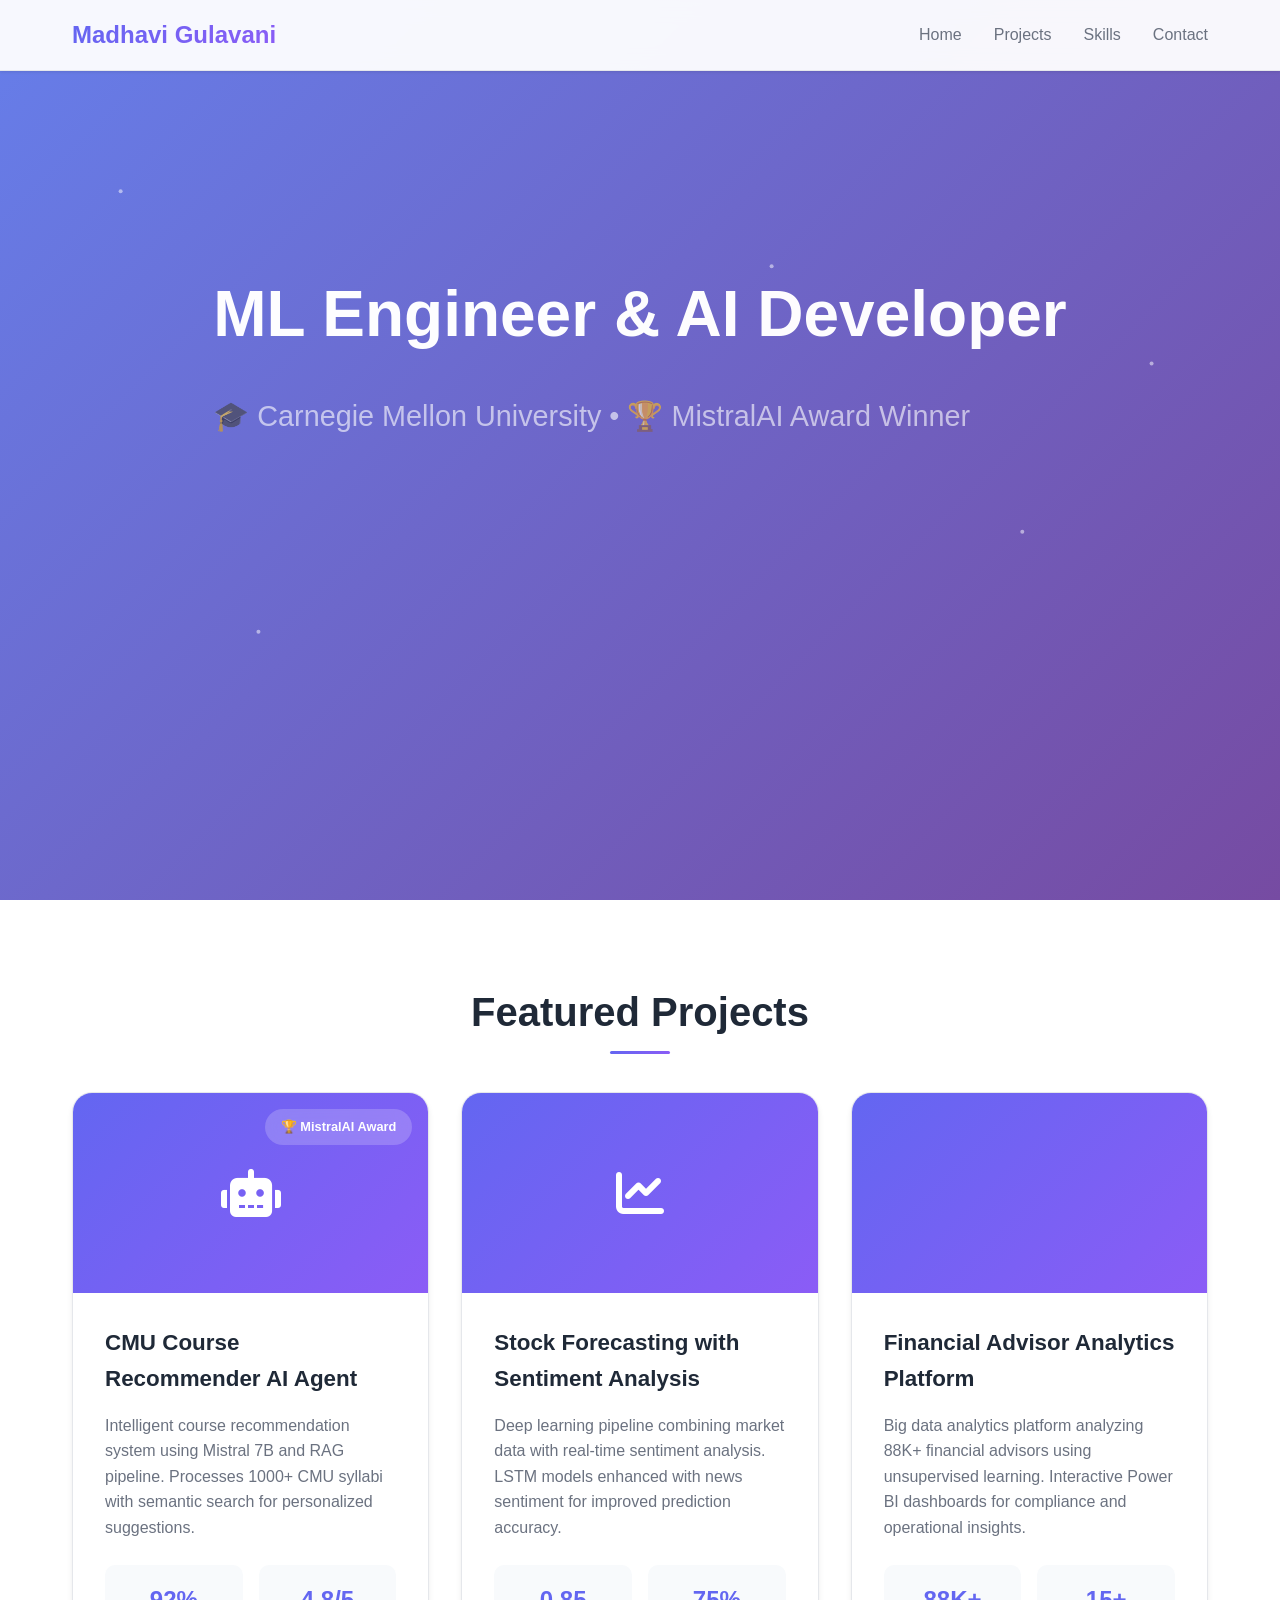
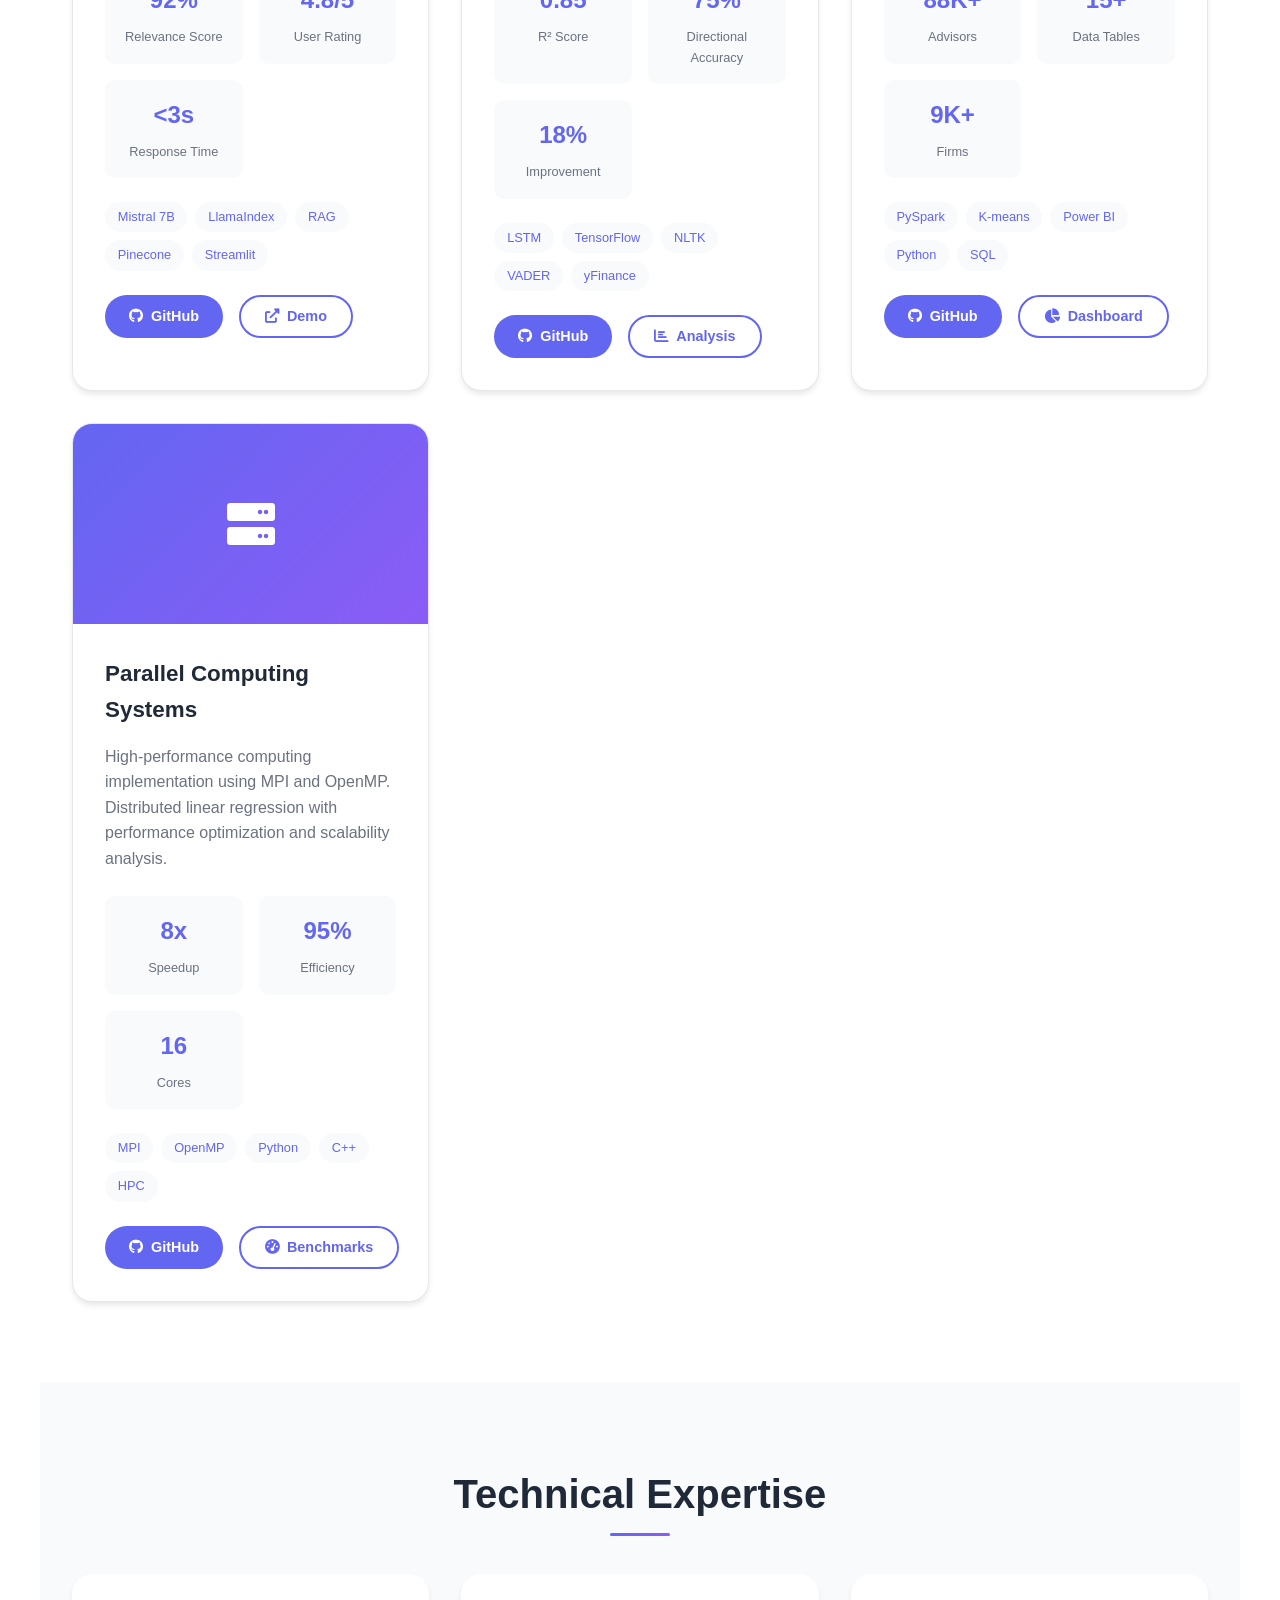
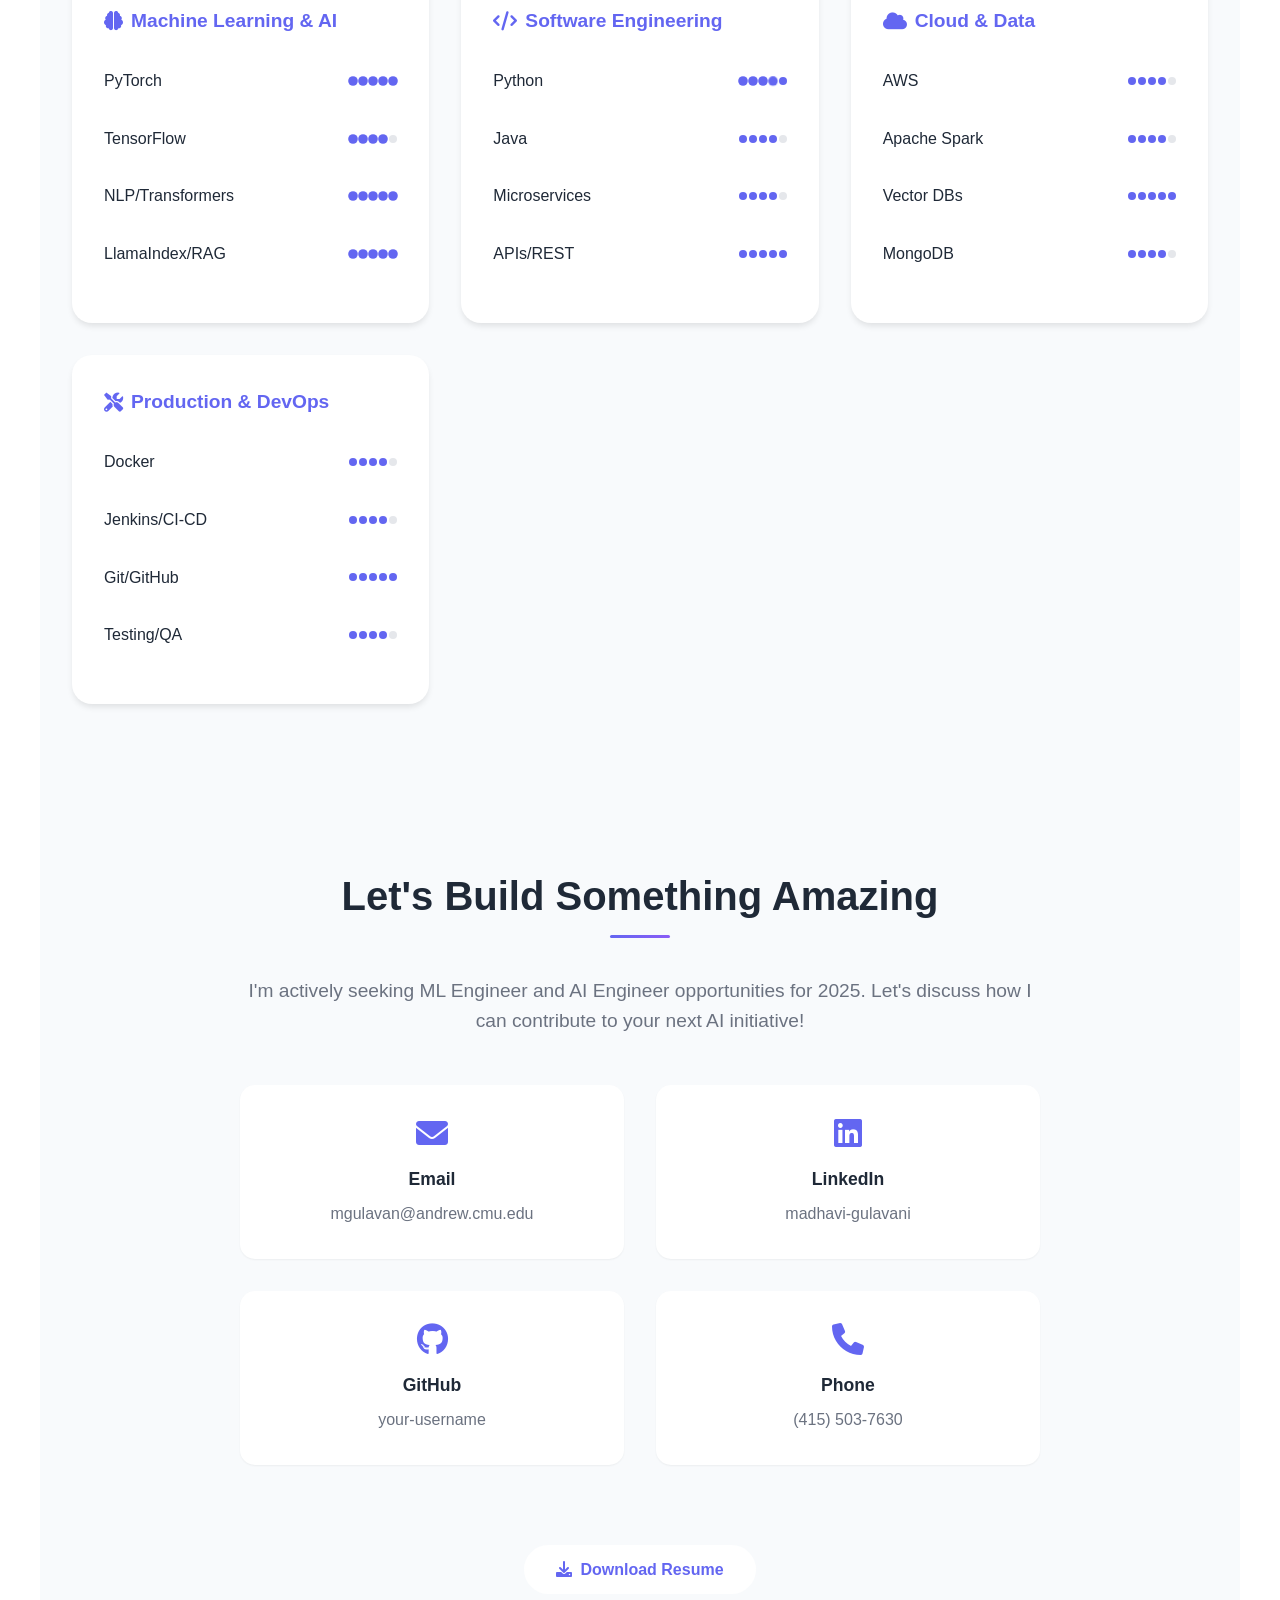
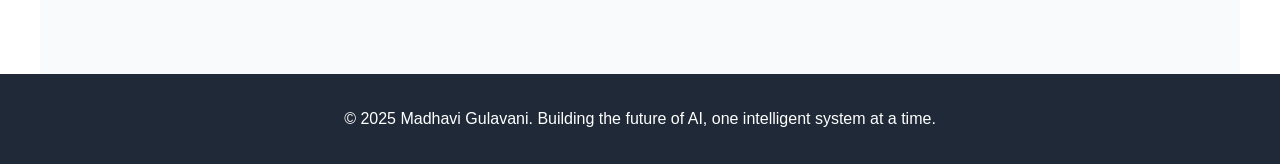
==== index.html @ 7880d0cc "Create index.html" ====
<!DOCTYPE html>
<html lang="en">
<head>
    <meta charset="UTF-8">
    <meta name="viewport" content="width=device-width, initial-scale=1.0">
    <title>Madhavi Gulavani - ML Engineer</title>
    <script src="https://cdnjs.cloudflare.com/ajax/libs/gsap/3.12.2/gsap.min.js"></script>
    <link href="https://cdnjs.cloudflare.com/ajax/libs/font-awesome/6.0.0/css/all.min.css" rel="stylesheet">
    <style>
        * {
            margin: 0;
            padding: 0;
            box-sizing: border-box;
        }

        :root {
            --primary-color: #6366f1;
            --primary-dark: #4f46e5;
            --secondary-color: #8b5cf6;
            --accent-color: #06b6d4;
            --text-primary: #1f2937;
            --text-secondary: #6b7280;
            --bg-primary: #ffffff;
            --bg-secondary: #f8fafc;
            --bg-card: #ffffff;
            --border-color: #e5e7eb;
            --shadow-sm: 0 1px 2px 0 rgb(0 0 0 / 0.05);
            --shadow-md: 0 4px 6px -1px rgb(0 0 0 / 0.1);
            --shadow-lg: 0 10px 15px -3px rgb(0 0 0 / 0.1);
            --shadow-xl: 0 20px 25px -5px rgb(0 0 0 / 0.1);
        }

        body {
            font-family: 'Inter', -apple-system, BlinkMacSystemFont, sans-serif;
            line-height: 1.6;
            color: var(--text-primary);
            background: var(--bg-primary);
            overflow-x: hidden;
        }

        /* Header */
        .header {
            position: fixed;
            top: 0;
            left: 0;
            right: 0;
            background: rgba(255, 255, 255, 0.95);
            backdrop-filter: blur(10px);
            border-bottom: 1px solid var(--border-color);
            z-index: 1000;
            transition: all 0.3s ease;
        }

        .nav {
            max-width: 1200px;
            margin: 0 auto;
            padding: 1rem 2rem;
            display: flex;
            justify-content: space-between;
            align-items: center;
        }

        .logo {
            font-size: 1.5rem;
            font-weight: 700;
            background: linear-gradient(135deg, var(--primary-color), var(--secondary-color));
            -webkit-background-clip: text;
            -webkit-text-fill-color: transparent;
            background-clip: text;
        }

        .nav-links {
            display: flex;
            gap: 2rem;
            list-style: none;
        }

        .nav-links a {
            text-decoration: none;
            color: var(--text-secondary);
            font-weight: 500;
            transition: all 0.3s ease;
            position: relative;
        }

        .nav-links a:hover {
            color: var(--primary-color);
        }

        .nav-links a::after {
            content: '';
            position: absolute;
            bottom: -5px;
            left: 0;
            width: 0;
            height: 2px;
            background: var(--primary-color);
            transition: width 0.3s ease;
        }

        .nav-links a:hover::after {
            width: 100%;
        }

        /* Hero Section */
        .hero {
            min-height: 100vh;
            display: flex;
            align-items: center;
            background: linear-gradient(135deg, #667eea 0%, #764ba2 100%);
            position: relative;
            overflow: hidden;
        }

        .hero::before {
            content: '';
            position: absolute;
            top: 0;
            left: 0;
            right: 0;
            bottom: 0;
            background: linear-gradient(135deg, rgba(102, 126, 234, 0.9), rgba(118, 75, 162, 0.9));
        }

        .hero-content {
            max-width: 1200px;
            margin: 0 auto;
            padding: 2rem;
            position: relative;
            z-index: 2;
            color: white;
        }

        .hero-title {
            font-size: clamp(2.5rem, 5vw, 4rem);
            font-weight: 800;
            margin-bottom: 1rem;
            opacity: 0;
            transform: translateY(30px);
        }

        .hero-subtitle {
            font-size: clamp(1.2rem, 2.5vw, 1.8rem);
            font-weight: 300;
            margin-bottom: 2rem;
            opacity: 0;
            transform: translateY(30px);
        }

        .hero-description {
            font-size: 1.2rem;
            margin-bottom: 2rem;
            opacity: 0;
            transform: translateY(30px);
            max-width: 600px;
        }

        .hero-cta {
            display: flex;
            gap: 1rem;
            flex-wrap: wrap;
            opacity: 0;
            transform: translateY(30px);
        }

        .btn {
            padding: 0.75rem 2rem;
            border-radius: 50px;
            text-decoration: none;
            font-weight: 600;
            transition: all 0.3s ease;
            display: inline-flex;
            align-items: center;
            gap: 0.5rem;
            cursor: pointer;
            border: none;
            font-size: 1rem;
        }

        .btn-primary {
            background: white;
            color: var(--primary-color);
        }

        .btn-primary:hover {
            transform: translateY(-2px);
            box-shadow: var(--shadow-lg);
        }

        .btn-outline {
            background: transparent;
            color: white;
            border: 2px solid white;
        }

        .btn-outline:hover {
            background: white;
            color: var(--primary-color);
            transform: translateY(-2px);
        }

        /* Floating particles */
        .particle {
            position: absolute;
            width: 4px;
            height: 4px;
            background: rgba(255, 255, 255, 0.5);
            border-radius: 50%;
            pointer-events: none;
        }

        /* Section Styles */
        .section {
            padding: 5rem 2rem;
            max-width: 1200px;
            margin: 0 auto;
        }

        .section-title {
            font-size: 2.5rem;
            font-weight: 700;
            text-align: center;
            margin-bottom: 3rem;
            position: relative;
        }

        .section-title::after {
            content: '';
            position: absolute;
            bottom: -10px;
            left: 50%;
            transform: translateX(-50%);
            width: 60px;
            height: 3px;
            background: linear-gradient(135deg, var(--primary-color), var(--secondary-color));
            border-radius: 2px;
        }

        /* Projects Grid */
        .projects-grid {
            display: grid;
            grid-template-columns: repeat(auto-fit, minmax(350px, 1fr));
            gap: 2rem;
            margin-top: 3rem;
        }

        .project-card {
            background: var(--bg-card);
            border-radius: 20px;
            overflow: hidden;
            box-shadow: var(--shadow-md);
            transition: all 0.3s ease;
            position: relative;
            border: 1px solid var(--border-color);
        }

        .project-card:hover {
            transform: translateY(-8px);
            box-shadow: var(--shadow-xl);
        }

        .project-header {
            height: 200px;
            background: linear-gradient(135deg, var(--primary-color), var(--secondary-color));
            position: relative;
            display: flex;
            align-items: center;
            justify-content: center;
            overflow: hidden;
        }

        .project-icon {
            font-size: 3rem;
            color: white;
            z-index: 2;
        }

        .project-award {
            position: absolute;
            top: 1rem;
            right: 1rem;
            background: rgba(255, 255, 255, 0.2);
            padding: 0.5rem 1rem;
            border-radius: 20px;
            color: white;
            font-size: 0.8rem;
            font-weight: 600;
            backdrop-filter: blur(10px);
        }

        .project-content {
            padding: 2rem;
        }

        .project-title {
            font-size: 1.4rem;
            font-weight: 700;
            margin-bottom: 1rem;
            color: var(--text-primary);
        }

        .project-description {
            color: var(--text-secondary);
            margin-bottom: 1.5rem;
            line-height: 1.6;
        }

        .tech-stack {
            display: flex;
            flex-wrap: wrap;
            gap: 0.5rem;
            margin-bottom: 1.5rem;
        }

        .tech-tag {
            background: var(--bg-secondary);
            color: var(--primary-color);
            padding: 0.3rem 0.8rem;
            border-radius: 20px;
            font-size: 0.8rem;
            font-weight: 500;
        }

        .project-metrics {
            display: grid;
            grid-template-columns: repeat(auto-fit, minmax(100px, 1fr));
            gap: 1rem;
            margin-bottom: 1.5rem;
        }

        .metric {
            text-align: center;
            padding: 1rem;
            background: var(--bg-secondary);
            border-radius: 10px;
        }

        .metric-value {
            font-size: 1.5rem;
            font-weight: 700;
            color: var(--primary-color);
        }

        .metric-label {
            font-size: 0.8rem;
            color: var(--text-secondary);
            margin-top: 0.5rem;
        }

        .project-links {
            display: flex;
            gap: 1rem;
        }

        .project-link {
            padding: 0.5rem 1.5rem;
            border-radius: 25px;
            text-decoration: none;
            font-weight: 600;
            font-size: 0.9rem;
            transition: all 0.3s ease;
            display: flex;
            align-items: center;
            gap: 0.5rem;
        }

        .project-link.primary {
            background: var(--primary-color);
            color: white;
        }

        .project-link.primary:hover {
            background: var(--primary-dark);
            transform: translateY(-1px);
        }

        .project-link.secondary {
            background: transparent;
            color: var(--primary-color);
            border: 2px solid var(--primary-color);
        }

        .project-link.secondary:hover {
            background: var(--primary-color);
            color: white;
        }

        /* Skills Section */
        .skills-grid {
            display: grid;
            grid-template-columns: repeat(auto-fit, minmax(300px, 1fr));
            gap: 2rem;
            margin-top: 3rem;
        }

        .skill-category {
            background: var(--bg-card);
            padding: 2rem;
            border-radius: 20px;
            box-shadow: var(--shadow-md);
            transition: all 0.3s ease;
        }

        .skill-category:hover {
            transform: translateY(-5px);
            box-shadow: var(--shadow-lg);
        }

        .skill-category h3 {
            color: var(--primary-color);
            margin-bottom: 1.5rem;
            display: flex;
            align-items: center;
            gap: 0.5rem;
            font-size: 1.2rem;
        }

        .skill-item {
            display: flex;
            justify-content: space-between;
            align-items: center;
            margin-bottom: 1rem;
            padding: 0.5rem 0;
        }

        .skill-name {
            font-weight: 500;
        }

        .skill-level {
            display: flex;
            gap: 2px;
        }

        .skill-dot {
            width: 8px;
            height: 8px;
            border-radius: 50%;
            background: var(--border-color);
        }

        .skill-dot.filled {
            background: var(--primary-color);
        }

        /* Contact Section */
        .contact {
            background: var(--bg-secondary);
            text-align: center;
        }

        .contact-content {
            max-width: 800px;
            margin: 0 auto;
        }

        .contact-description {
            font-size: 1.2rem;
            color: var(--text-secondary);
            margin-bottom: 3rem;
        }

        .contact-info {
            display: grid;
            grid-template-columns: repeat(auto-fit, minmax(250px, 1fr));
            gap: 2rem;
            margin-bottom: 3rem;
        }

        .contact-item {
            background: white;
            padding: 2rem;
            border-radius: 15px;
            box-shadow: var(--shadow-sm);
            transition: all 0.3s ease;
        }

        .contact-item:hover {
            transform: translateY(-3px);
            box-shadow: var(--shadow-md);
        }

        .contact-item i {
            font-size: 2rem;
            color: var(--primary-color);
            margin-bottom: 1rem;
        }

        .contact-item h4 {
            margin-bottom: 0.5rem;
            font-size: 1.1rem;
        }

        .contact-item a {
            color: var(--text-secondary);
            text-decoration: none;
            transition: all 0.3s ease;
        }

        .contact-item a:hover {
            color: var(--primary-color);
        }

        /* Footer */
        .footer {
            background: var(--text-primary);
            color: white;
            text-align: center;
            padding: 2rem;
        }

        /* Mobile Responsive */
        @media (max-width: 768px) {
            .nav-links {
                display: none;
            }

            .hero-cta {
                flex-direction: column;
                align-items: flex-start;
            }

            .projects-grid {
                grid-template-columns: 1fr;
            }

            .project-metrics {
                grid-template-columns: repeat(2, 1fr);
            }

            .contact-info {
                grid-template-columns: 1fr;
            }
        }

        /* Animations */
        .fade-in {
            opacity: 0;
            transform: translateY(30px);
            transition: all 0.8s ease;
        }

        .fade-in.visible {
            opacity: 1;
            transform: translateY(0);
        }

        /* Loading animation */
        .loading {
            position: fixed;
            top: 0;
            left: 0;
            width: 100%;
            height: 100%;
            background: var(--bg-primary);
            display: flex;
            align-items: center;
            justify-content: center;
            z-index: 9999;
            transition: opacity 0.5s ease;
        }

        .spinner {
            width: 50px;
            height: 50px;
            border: 3px solid var(--border-color);
            border-top: 3px solid var(--primary-color);
            border-radius: 50%;
            animation: spin 1s linear infinite;
        }

        @keyframes spin {
            0% { transform: rotate(0deg); }
            100% { transform: rotate(360deg); }
        }
    </style>
</head>
<body>
    <!-- Loading Screen -->
    <div class="loading" id="loading">
        <div class="spinner"></div>
    </div>

    <!-- Header -->
    <header class="header">
        <nav class="nav">
            <div class="logo">Madhavi Gulavani</div>
            <ul class="nav-links">
                <li><a href="#home">Home</a></li>
                <li><a href="#projects">Projects</a></li>
                <li><a href="#skills">Skills</a></li>
                <li><a href="#contact">Contact</a></li>
            </ul>
        </nav>
    </header>

    <!-- Hero Section -->
    <section id="home" class="hero">
        <div class="hero-content">
            <h1 class="hero-title">ML Engineer & AI Developer</h1>
            <p class="hero-subtitle">🎓 Carnegie Mellon University • 🏆 MistralAI Award Winner</p>
            <p class="hero-description">
                Building intelligent systems that solve real-world problems. Specializing in production AI, 
                NLP, and scalable machine learning pipelines with 6+ years of engineering experience.
            </p>
            <div class="hero-cta">
                <a href="#projects" class="btn btn-primary">
                    <i class="fas fa-code"></i>
                    View My Work
                </a>
                <a href="#contact" class="btn btn-outline">
                    <i class="fas fa-envelope"></i>
                    Get In Touch
                </a>
            </div>
        </div>
        
        <!-- Floating particles -->
        <div class="particle" style="top: 20%; left: 10%;"></div>
        <div class="particle" style="top: 60%; left: 80%;"></div>
        <div class="particle" style="top: 30%; left: 60%;"></div>
        <div class="particle" style="top: 70%; left: 20%;"></div>
        <div class="particle" style="top: 40%; left: 90%;"></div>
    </section>

    <!-- Projects Section -->
    <section id="projects" class="section">
        <h2 class="section-title fade-in">Featured Projects</h2>
        <div class="projects-grid">
            <!-- Project 1: Course Recommender -->
            <div class="project-card fade-in">
                <div class="project-header">
                    <div class="project-award">🏆 MistralAI Award</div>
                    <i class="fas fa-robot project-icon"></i>
                </div>
                <div class="project-content">
                    <h3 class="project-title">CMU Course Recommender AI Agent</h3>
                    <p class="project-description">
                        Intelligent course recommendation system using Mistral 7B and RAG pipeline. 
                        Processes 1000+ CMU syllabi with semantic search for personalized suggestions.
                    </p>
                    
                    <div class="project-metrics">
                        <div class="metric">
                            <div class="metric-value">92%</div>
                            <div class="metric-label">Relevance Score</div>
                        </div>
                        <div class="metric">
                            <div class="metric-value">4.8/5</div>
                            <div class="metric-label">User Rating</div>
                        </div>
                        <div class="metric">
                            <div class="metric-value">&lt;3s</div>
                            <div class="metric-label">Response Time</div>
                        </div>
                    </div>

                    <div class="tech-stack">
                        <span class="tech-tag">Mistral 7B</span>
                        <span class="tech-tag">LlamaIndex</span>
                        <span class="tech-tag">RAG</span>
                        <span class="tech-tag">Pinecone</span>
                        <span class="tech-tag">Streamlit</span>
                    </div>
                    
                    <div class="project-links">
                        <a href="#" class="project-link primary">
                            <i class="fab fa-github"></i>
                            GitHub
                        </a>
                        <a href="#" class="project-link secondary">
                            <i class="fas fa-external-link-alt"></i>
                            Demo
                        </a>
                    </div>
                </div>
            </div>

            <!-- Project 2: Stock Forecasting -->
            <div class="project-card fade-in">
                <div class="project-header">
                    <i class="fas fa-chart-line project-icon"></i>
                </div>
                <div class="project-content">
                    <h3 class="project-title">Stock Forecasting with Sentiment Analysis</h3>
                    <p class="project-description">
                        Deep learning pipeline combining market data with real-time sentiment analysis. 
                        LSTM models enhanced with news sentiment for improved prediction accuracy.
                    </p>
                    
                    <div class="project-metrics">
                        <div class="metric">
                            <div class="metric-value">0.85</div>
                            <div class="metric-label">R² Score</div>
                        </div>
                        <div class="metric">
                            <div class="metric-value">75%</div>
                            <div class="metric-label">Directional Accuracy</div>
                        </div>
                        <div class="metric">
                            <div class="metric-value">18%</div>
                            <div class="metric-label">Improvement</div>
                        </div>
                    </div>

                    <div class="tech-stack">
                        <span class="tech-tag">LSTM</span>
                        <span class="tech-tag">TensorFlow</span>
                        <span class="tech-tag">NLTK</span>
                        <span class="tech-tag">VADER</span>
                        <span class="tech-tag">yFinance</span>
                    </div>
                    
                    <div class="project-links">
                        <a href="#" class="project-link primary">
                            <i class="fab fa-github"></i>
                            GitHub
                        </a>
                        <a href="#" class="project-link secondary">
                            <i class="fas fa-chart-bar"></i>
                            Analysis
                        </a>
                    </div>
                </div>
            </div>

            <!-- Project 3: Financial Analytics -->
            <div class="project-card fade-in">
                <div class="project-header">
                    <i class="fas fa-analytics project-icon"></i>
                </div>
                <div class="project-content">
                    <h3 class="project-title">Financial Advisor Analytics Platform</h3>
                    <p class="project-description">
                        Big data analytics platform analyzing 88K+ financial advisors using unsupervised learning. 
                        Interactive Power BI dashboards for compliance and operational insights.
                    </p>
                    
                    <div class="project-metrics">
                        <div class="metric">
                            <div class="metric-value">88K+</div>
                            <div class="metric-label">Advisors</div>
                        </div>
                        <div class="metric">
                            <div class="metric-value">15+</div>
                            <div class="metric-label">Data Tables</div>
                        </div>
                        <div class="metric">
                            <div class="metric-value">9K+</div>
                            <div class="metric-label">Firms</div>
                        </div>
                    </div>

                    <div class="tech-stack">
                        <span class="tech-tag">PySpark</span>
                        <span class="tech-tag">K-means</span>
                        <span class="tech-tag">Power BI</span>
                        <span class="tech-tag">Python</span>
                        <span class="tech-tag">SQL</span>
                    </div>
                    
                    <div class="project-links">
                        <a href="#" class="project-link primary">
                            <i class="fab fa-github"></i>
                            GitHub
                        </a>
                        <a href="#" class="project-link secondary">
                            <i class="fas fa-chart-pie"></i>
                            Dashboard
                        </a>
                    </div>
                </div>
            </div>

            <!-- Project 4: Parallel Computing -->
            <div class="project-card fade-in">
                <div class="project-header">
                    <i class="fas fa-server project-icon"></i>
                </div>
                <div class="project-content">
                    <h3 class="project-title">Parallel Computing Systems</h3>
                    <p class="project-description">
                        High-performance computing implementation using MPI and OpenMP. 
                        Distributed linear regression with performance optimization and scalability analysis.
                    </p>
                    
                    <div class="project-metrics">
                        <div class="metric">
                            <div class="metric-value">8x</div>
                            <div class="metric-label">Speedup</div>
                        </div>
                        <div class="metric">
                            <div class="metric-value">95%</div>
                            <div class="metric-label">Efficiency</div>
                        </div>
                        <div class="metric">
                            <div class="metric-value">16</div>
                            <div class="metric-label">Cores</div>
                        </div>
                    </div>

                    <div class="tech-stack">
                        <span class="tech-tag">MPI</span>
                        <span class="tech-tag">OpenMP</span>
                        <span class="tech-tag">Python</span>
                        <span class="tech-tag">C++</span>
                        <span class="tech-tag">HPC</span>
                    </div>
                    
                    <div class="project-links">
                        <a href="#" class="project-link primary">
                            <i class="fab fa-github"></i>
                            GitHub
                        </a>
                        <a href="#" class="project-link secondary">
                            <i class="fas fa-tachometer-alt"></i>
                            Benchmarks
                        </a>
                    </div>
                </div>
            </div>
        </div>
    </section>

    <!-- Skills Section -->
    <section id="skills" class="section" style="background: var(--bg-secondary);">
        <h2 class="section-title fade-in">Technical Expertise</h2>
        <div class="skills-grid">
            <div class="skill-category fade-in">
                <h3><i class="fas fa-brain"></i> Machine Learning & AI</h3>
                <div class="skill-item">
                    <span class="skill-name">PyTorch</span>
                    <div class="skill-level">
                        <div class="skill-dot filled"></div>
                        <div class="skill-dot filled"></div>
                        <div class="skill-dot filled"></div>
                        <div class="skill-dot filled"></div>
                        <div class="skill-dot filled"></div>
                    </div>
                </div>
                <div class="skill-item">
                    <span class="skill-name">TensorFlow</span>
                    <div class="skill-level">
                        <div class="skill-dot filled"></div>
                        <div class="skill-dot filled"></div>
                        <div class="skill-dot filled"></div>
                        <div class="skill-dot filled"></div>
                        <div class="skill-dot"></div>
                    </div>
                </div>
                <div class="skill-item">
                    <span class="skill-name">NLP/Transformers</span>
                    <div class="skill-level">
                        <div class="skill-dot filled"></div>
                        <div class="skill-dot filled"></div>
                        <div class="skill-dot filled"></div>
                        <div class="skill-dot filled"></div>
                        <div class="skill-dot filled"></div>
                    </div>
                </div>
                <div class="skill-item">
                    <span class="skill-name">LlamaIndex/RAG</span>
                    <div class="skill-level">
                        <div class="skill-dot filled"></div>
                        <div class="skill-dot filled"></div>
                        <div class="skill-dot filled"></div>
                        <div class="skill-dot filled"></div>
                        <div class="skill-dot filled"></div>
                    </div>
                </div>
            </div>

            <div class="skill-category fade-in">
                <h3><i class="fas fa-code"></i> Software Engineering</h3>
                <div class="skill-item">
                    <span class="skill-name">Python</span>
                    <div class="skill-level">
                        <div class="skill-dot filled"></div>
                        <div class="skill-dot filled"></div>
                        <div class="skill-dot filled"></div>
                        <div class="skill-dot filled"></div>
                        <div class="skill-dot filled"></div>
                    </div>
                </div>
                <div class="skill-item">
                    <span class="skill-name">Java</span>
                    <div class="skill-level">
                        <div class="skill-dot filled"></div>
                        <div class="skill-dot filled"></div>
                        <div class="skill-dot filled"></div>
                        <div class="skill-dot filled"></div>
                        <div class="skill-dot"></div>
                    </div>
                </div>
                <div class="skill-item">
                    <span class="skill-name">Microservices</span>
                    <div class="skill-level">
                        <div class="skill-dot filled"></div>
                        <div class="skill-dot filled"></div>
                        <div class="skill-dot filled"></div>
                        <div class="skill-dot filled"></div>
                        <div class="skill-dot"></div>
                    </div>
                </div>
                <div class="skill-item">
                    <span class="skill-name">APIs/REST</span>
                    <div class="skill-level">
                        <div class="skill-dot filled"></div>
                        <div class="skill-dot filled"></div>
                        <div class="skill-dot filled"></div>
                        <div class="skill-dot filled"></div>
                        <div class="skill-dot filled"></div>
                    </div>
                </div>
            </div>

            <div class="skill-category fade-in">
                <h3><i class="fas fa-cloud"></i> Cloud & Data</h3>
                <div class="skill-item">
                    <span class="skill-name">AWS</span>
                    <div class="skill-level">
                        <div class="skill-dot filled"></div>
                        <div class="skill-dot filled"></div>
                        <div class="skill-dot filled"></div>
                        <div class="skill-dot filled"></div>
                        <div class="skill-dot"></div>
                    </div>
                </div>
                <div class="skill-item">
                    <span class="skill-name">Apache Spark</span>
                    <div class="skill-level">
                        <div class="skill-dot filled"></div>
                        <div class="skill-dot filled"></div>
                        <div class="skill-dot filled"></div>
                        <div class="skill-dot filled"></div>
                        <div class="skill-dot"></div>
                    </div>
                </div>
                <div class="skill-item">
                    <span class="skill-name">Vector DBs</span>
                    <div class="skill-level">
                        <div class="skill-dot filled"></div>
                        <div class="skill-dot filled"></div>
                        <div class="skill-dot filled"></div>
                        <div class="skill-dot filled"></div>
                        <div class="skill-dot filled"></div>
                    </div>
                </div>
                <div class="skill-item">
                    <span class="skill-name">MongoDB</span>
                    <div class="skill-level">
                        <div class="skill-dot filled"></div>
                        <div class="skill-dot filled"></div>
                        <div class="skill-dot filled"></div>
                        <div class="skill-dot filled"></div>
                        <div class="skill-dot"></div>
                    </div>
                </div>
            </div>

            <div class="skill-category fade-in">
                <h3><i class="fas fa-tools"></i> Production & DevOps</h3>
                <div class="skill-item">
                    <span class="skill-name">Docker</span>
                    <div class="skill-level">
                        <div class="skill-dot filled"></div>
                        <div class="skill-dot filled"></div>
                        <div class="skill-dot filled"></div>
                        <div class="skill-dot filled"></div>
                        <div class="skill-dot"></div>
                    </div>
                </div>
                <div class="skill-item">
                    <span class="skill-name">Jenkins/CI-CD</span>
                    <div class="skill-level">
                        <div class="skill-dot filled"></div>
                        <div class="skill-dot filled"></div>
                        <div class="skill-dot filled"></div>
                        <div class="skill-dot filled"></div>
                        <div class="skill-dot"></div>
                    </div>
                </div>
                <div class="skill-item">
                    <span class="skill-name">Git/GitHub</span>
                    <div class="skill-level">
                        <div class="skill-dot filled"></div>
                        <div class="skill-dot filled"></div>
                        <div class="skill-dot filled"></div>
                        <div class="skill-dot filled"></div>
                        <div class="skill-dot filled"></div>
                    </div>
                </div>
                <div class="skill-item">
                    <span class="skill-name">Testing/QA</span>
                    <div class="skill-level">
                        <div class="skill-dot filled"></div>
                        <div class="skill-dot filled"></div>
                        <div class="skill-dot filled"></div>
                        <div class="skill-dot filled"></div>
                        <div class="skill-dot"></div>
                    </div>
                </div>
            </div>
        </div>
    </section>

    <!-- Contact Section -->
    <section id="contact" class="section contact">
        <div class="contact-content">
            <h2 class="section-title fade-in">Let's Build Something Amazing</h2>
            <p class="contact-description fade-in">
                I'm actively seeking ML Engineer and AI Engineer opportunities for 2025. 
                Let's discuss how I can contribute to your next AI initiative!
            </p>
            
            <div class="contact-info">
                <div class="contact-item fade-in">
                    <i class="fas fa-envelope"></i>
                    <h4>Email</h4>
                    <a href="mailto:mgulavan@andrew.cmu.edu">mgulavan@andrew.cmu.edu</a>
                </div>
                
                <div class="contact-item fade-in">
                    <i class="fab fa-linkedin"></i>
                    <h4>LinkedIn</h4>
                    <a href="https://linkedin.com/in/madhavi-gulavani" target="_blank">madhavi-gulavani</a>
                </div>
                
                <div class="contact-item fade-in">
                    <i class="fab fa-github"></i>
                    <h4>GitHub</h4>
                    <a href="#" target="_blank">your-username</a>
                </div>
                
                <div class="contact-item fade-in">
                    <i class="fas fa-phone"></i>
                    <h4>Phone</h4>
                    <a href="tel:+14155037630">(415) 503-7630</a>
                </div>
            </div>
            
            <div class="fade-in">
                <a href="#" class="btn btn-primary" style="margin-top: 2rem;">
                    <i class="fas fa-download"></i>
                    Download Resume
                </a>
            </div>
        </div>
    </section>

    <!-- Footer -->
    <footer class="footer">
        <p>&copy; 2025 Madhavi Gulavani. Building the future of AI, one intelligent system at a time.</p>
    </footer>

    <script>
        // Loading screen
        window.addEventListener('load', () => {
            const loading = document.getElementById('loading');
            setTimeout(() => {
                loading.style.opacity = '0';
                setTimeout(() => {
                    loading.style.display = 'none';
                }, 500);
            }, 1000);
        });

        // GSAP Animations
        gsap.registerPlugin();

        // Hero animations
        gsap.timeline({ delay: 1.5 })
            .to('.hero-title', { opacity: 1, y: 0, duration: 1, ease: 'power2.out' })
            .to('.hero-subtitle', { opacity: 1, y: 0, duration: 1, ease: 'power2.out' }, '-=0.5')
            .to('.hero-description', { opacity: 1, y: 0, duration: 1, ease: 'power2.out' }, '-=0.5')
            .to('.hero-cta', { opacity: 1, y: 0, duration: 1, ease: 'power2.out' }, '-=0.5');

        // Floating particles animation
        gsap.to('.particle', {
            y: 'random(-20, 20)',
            x: 'random(-20, 20)',
            duration: 'random(2, 4)',
            ease: 'sine.inOut',
            repeat: -1,
            yoyo: true,
            delay: 'random(0, 2)'
        });

        // Scroll animations
        const observerOptions = {
            threshold: 0.1,
            rootMargin: '0px 0px -50px 0px'
        };

        const observer = new IntersectionObserver((entries) => {
            entries.forEach(entry => {
                if (entry.isIntersecting) {
                    entry.target.classList.add('visible');
                }
            });
        }, observerOptions);

        document.querySelectorAll('.fade-in').forEach(el => {
            observer.observe(el);
        });

        // Smooth scrolling for navigation links
        document.querySelectorAll('a[href^="#"]').forEach(anchor => {
            anchor.addEventListener('click', function (e) {
                e.preventDefault();
                const target = document.querySelector(this.getAttribute('href'));
                if (target) {
                    target.scrollIntoView({
                        behavior: 'smooth',
                        block: 'start'
                    });
                }
            });
        });

        // Header scroll effect
        let lastScroll = 0;
        window.addEventListener('scroll', () => {
            const currentScroll = window.pageYOffset;
            const header = document.querySelector('.header');
            
            if (currentScroll > 100) {
                header.style.background = 'rgba(255, 255, 255, 0.98)';
                header.style.boxShadow = '0 2px 20px rgba(0,0,0,0.1)';
            } else {
                header.style.background = 'rgba(255, 255, 255, 0.95)';
                header.style.boxShadow = '0 1px 3px rgba(0,0,0,0.1)';
            }
            
            lastScroll = currentScroll;
        });

        // Project card hover effects
        document.querySelectorAll('.project-card').forEach(card => {
            card.addEventListener('mouseenter', () => {
                gsap.to(card.querySelector('.project-icon'), {
                    scale: 1.1,
                    rotation: 5,
                    duration: 0.3,
                    ease: 'power2.out'
                });
            });
            
            card.addEventListener('mouseleave', () => {
                gsap.to(card.querySelector('.project-icon'), {
                    scale: 1,
                    rotation: 0,
                    duration: 0.3,
                    ease: 'power2.out'
                });
            });
        });

        // Add some interactivity to skill dots
        document.querySelectorAll('.skill-dot.filled').forEach((dot, index) => {
            gsap.to(dot, {
                scale: 1.2,
                duration: 0.1,
                delay: index * 0.1,
                ease: 'power2.out',
                scrollTrigger: {
                    trigger: dot.closest('.skill-category'),
                    start: 'top 80%',
                    once: true
                }
            });
        });
    </script>
</body>
</html>
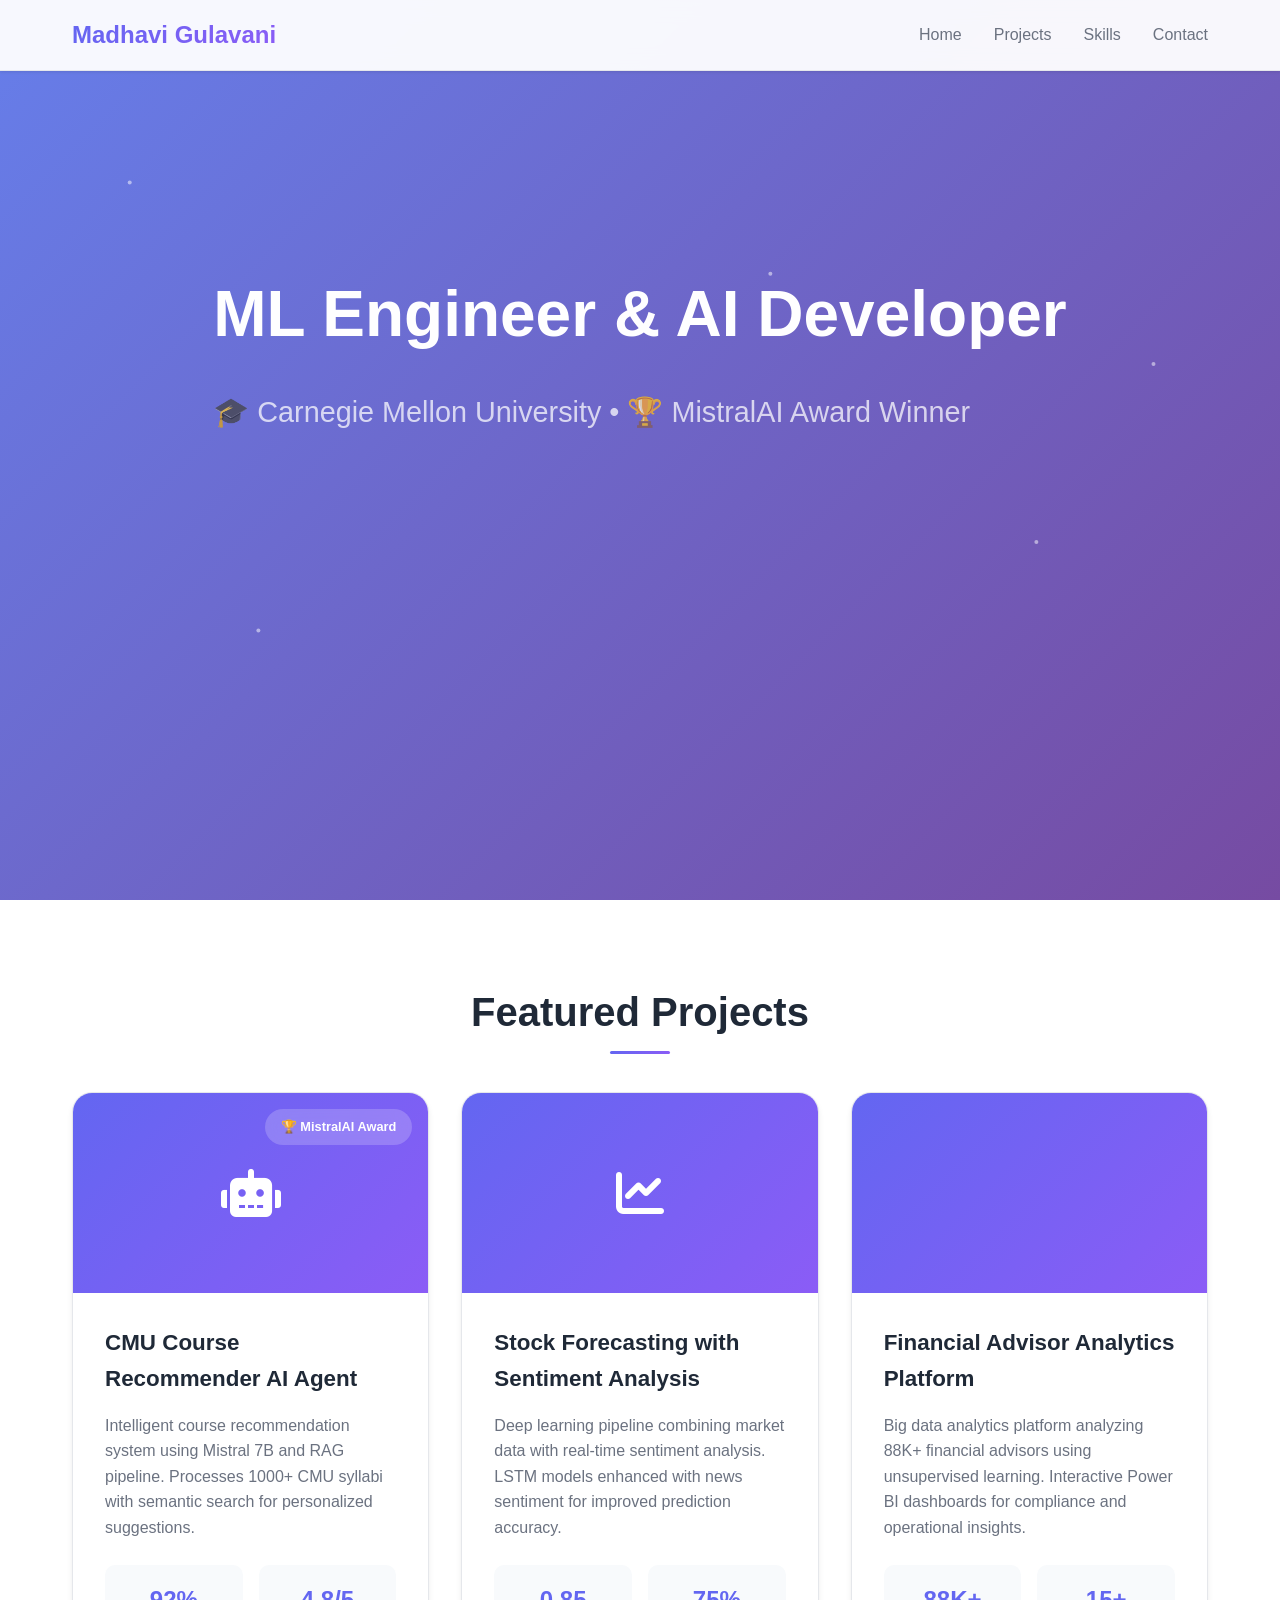
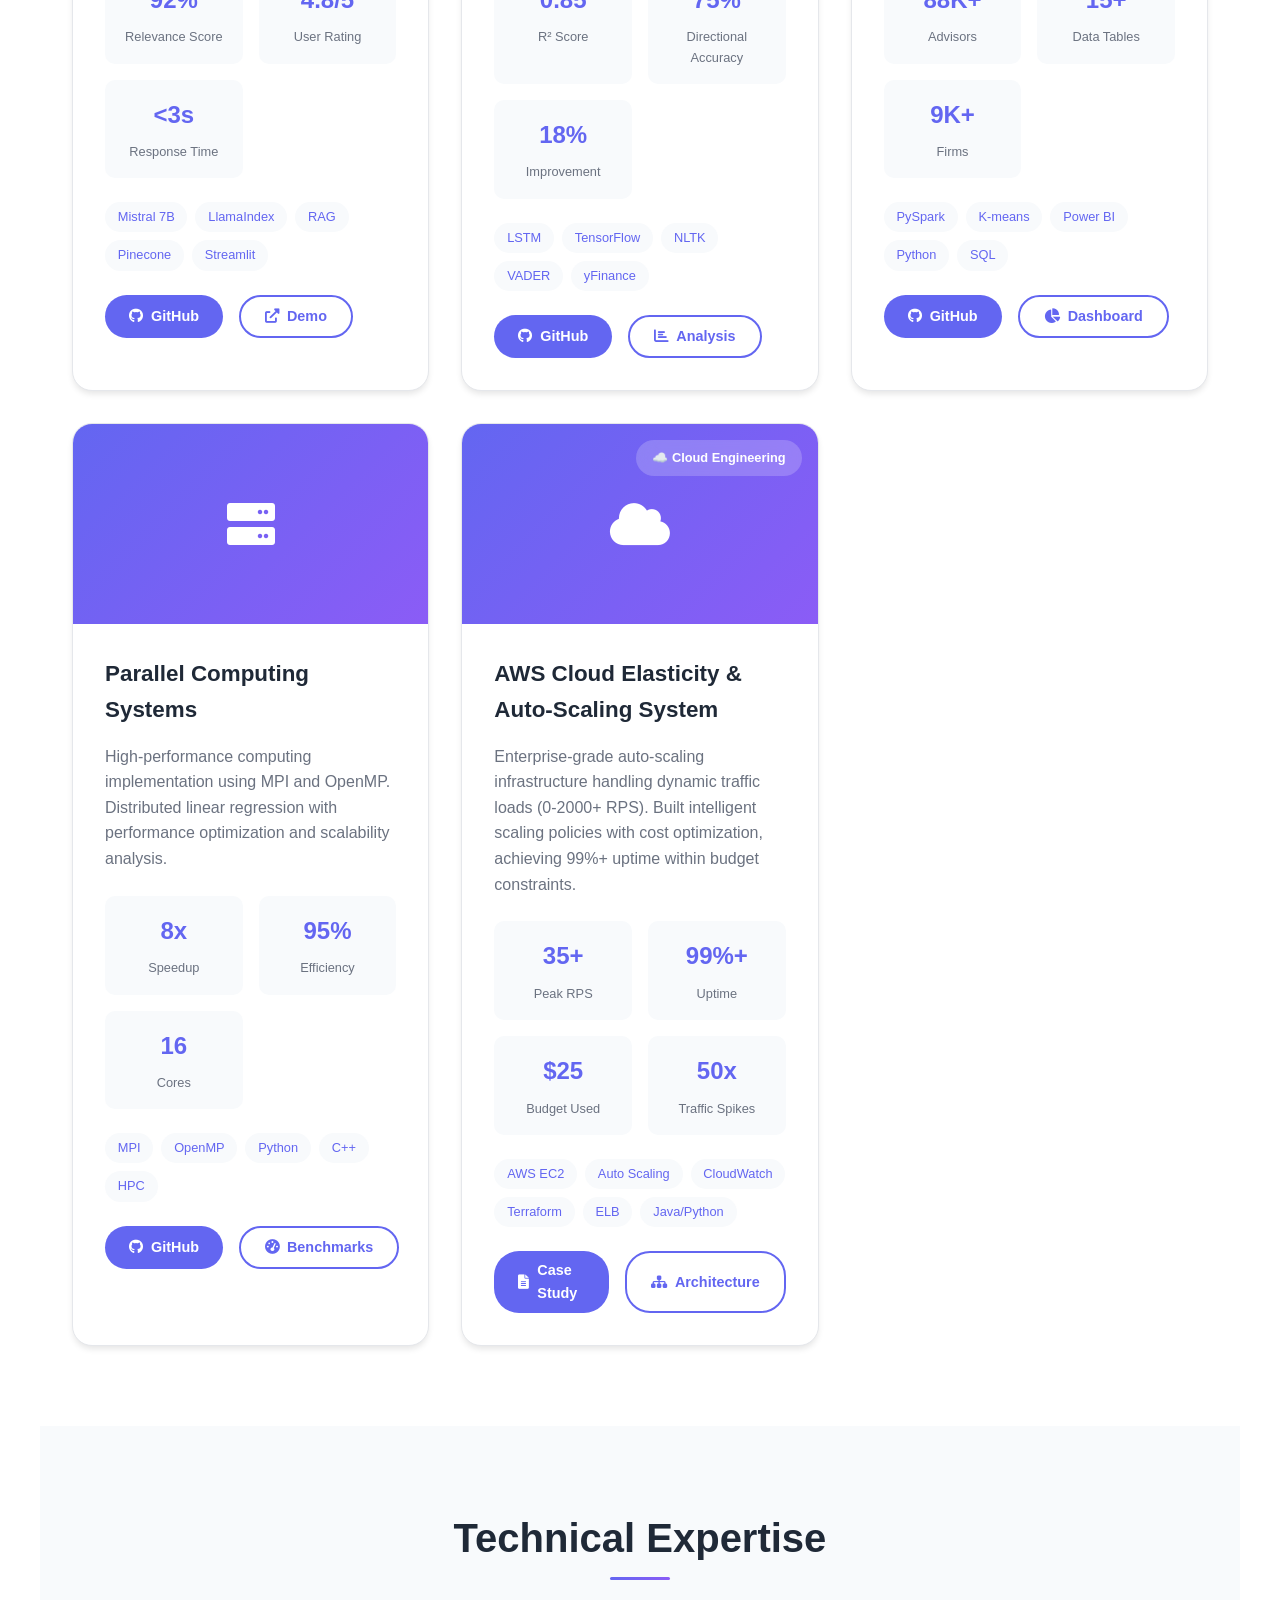
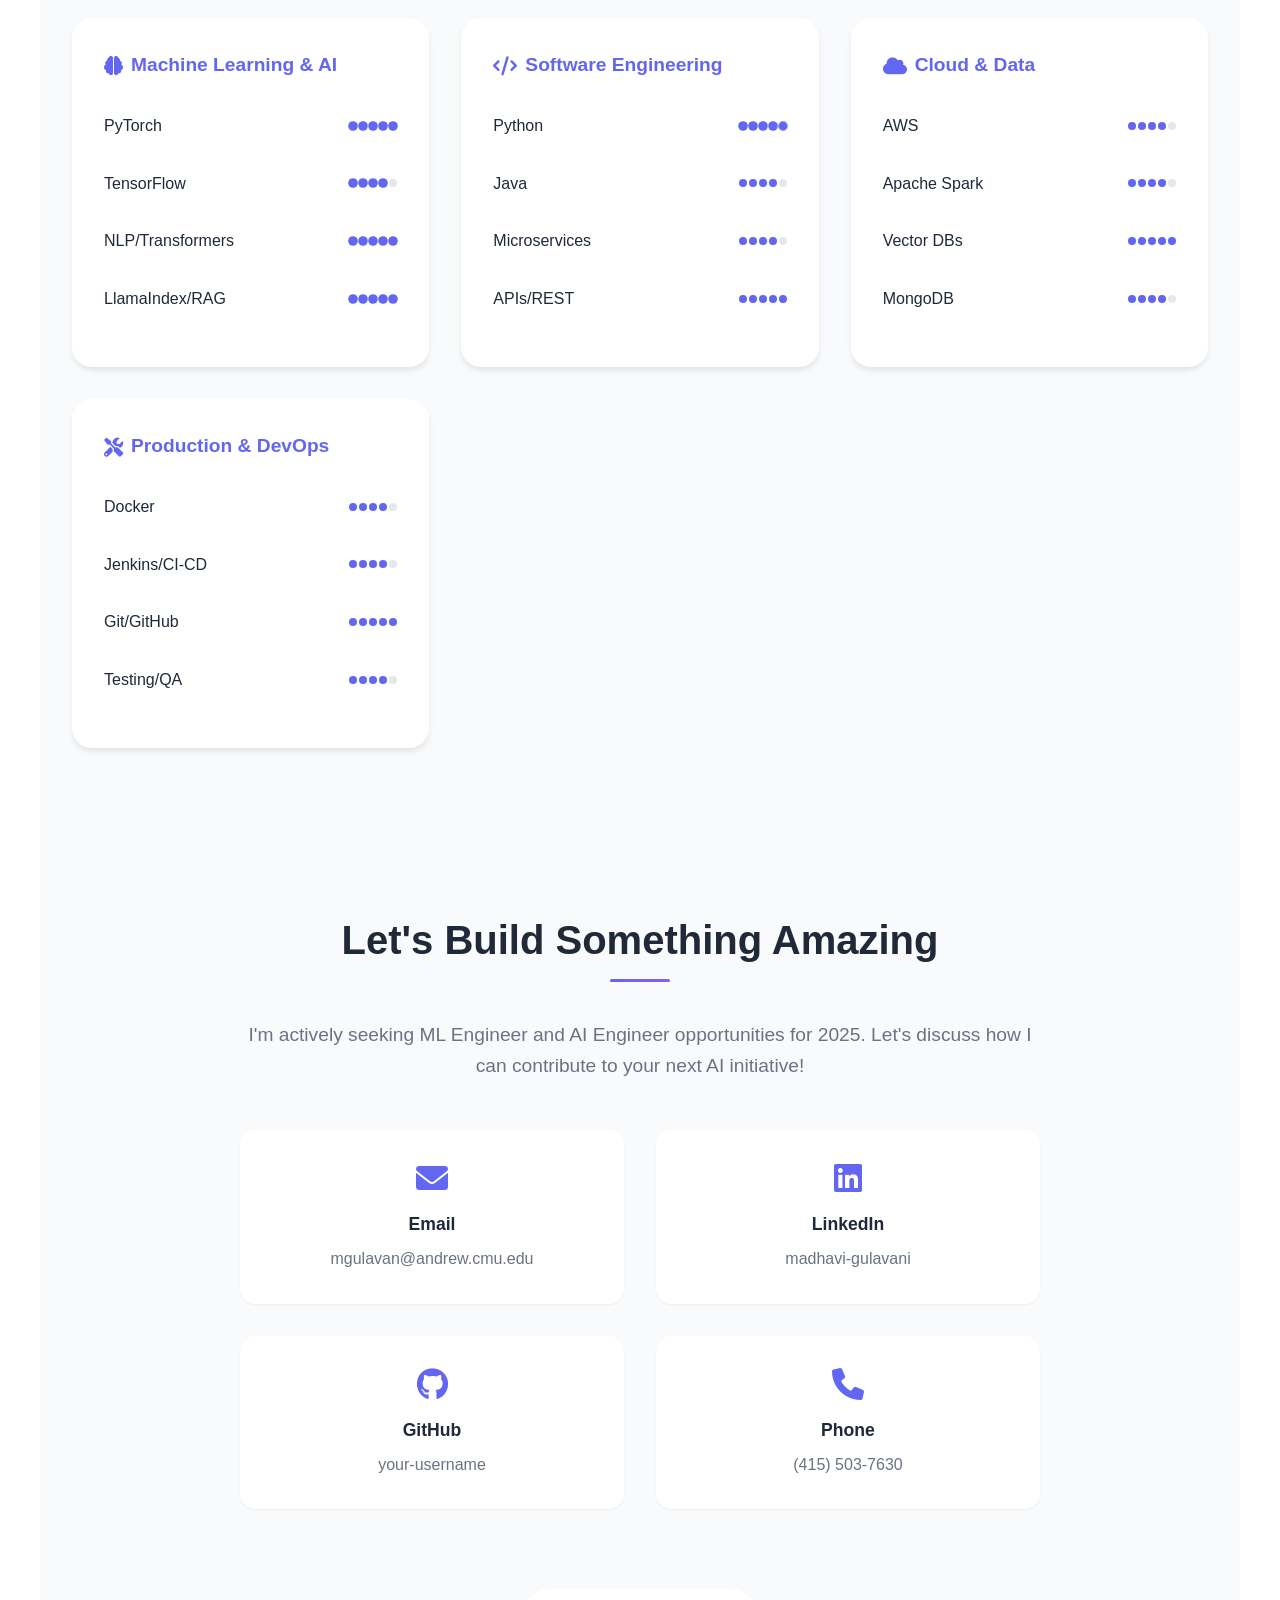
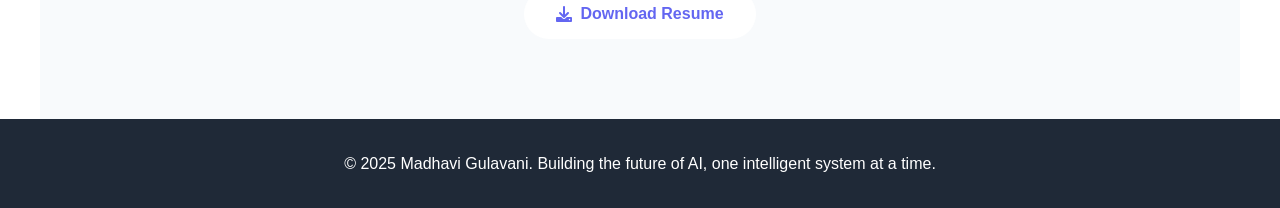
==== commit 10733262: "added cloud elasticity project index.html" ====
--- a/index.html
+++ b/index.html
@@ -819,6 +819,59 @@
                     </div>
                 </div>
             </div>
+
+            <div class="project-card fade-in">
+            <div class="project-header">
+                <div class="project-award">☁️ Cloud Engineering</div>
+                <i class="fas fa-cloud project-icon"></i>
+            </div>
+            <div class="project-content">
+                <h3 class="project-title">AWS Cloud Elasticity & Auto-Scaling System</h3>
+                <p class="project-description">
+                    Enterprise-grade auto-scaling infrastructure handling dynamic traffic loads (0-2000+ RPS). 
+                    Built intelligent scaling policies with cost optimization, achieving 99%+ uptime within budget constraints.
+                </p>
+                
+                <div class="project-metrics">
+                    <div class="metric">
+                        <div class="metric-value">35+</div>
+                        <div class="metric-label">Peak RPS</div>
+                    </div>
+                    <div class="metric">
+                        <div class="metric-value">99%+</div>
+                        <div class="metric-label">Uptime</div>
+                    </div>
+                    <div class="metric">
+                        <div class="metric-value">$25</div>
+                        <div class="metric-label">Budget Used</div>
+                    </div>
+                    <div class="metric">
+                        <div class="metric-value">50x</div>
+                        <div class="metric-label">Traffic Spikes</div>
+                    </div>
+                </div>
+        
+                <div class="tech-stack">
+                    <span class="tech-tag">AWS EC2</span>
+                    <span class="tech-tag">Auto Scaling</span>
+                    <span class="tech-tag">CloudWatch</span>
+                    <span class="tech-tag">Terraform</span>
+                    <span class="tech-tag">ELB</span>
+                    <span class="tech-tag">Java/Python</span>
+                </div>
+                
+                <div class="project-links">
+                    <a href="aws-elasticity-case-study.html" class="project-link primary">
+                        <i class="fas fa-file-alt"></i>
+                        Case Study
+                    </a>
+                    <a href="aws-architecture.html" class="project-link secondary">
+                        <i class="fas fa-sitemap"></i>
+                        Architecture
+                    </a>
+                </div>
+            </div>
+        </div>
         </div>
     </section>
 
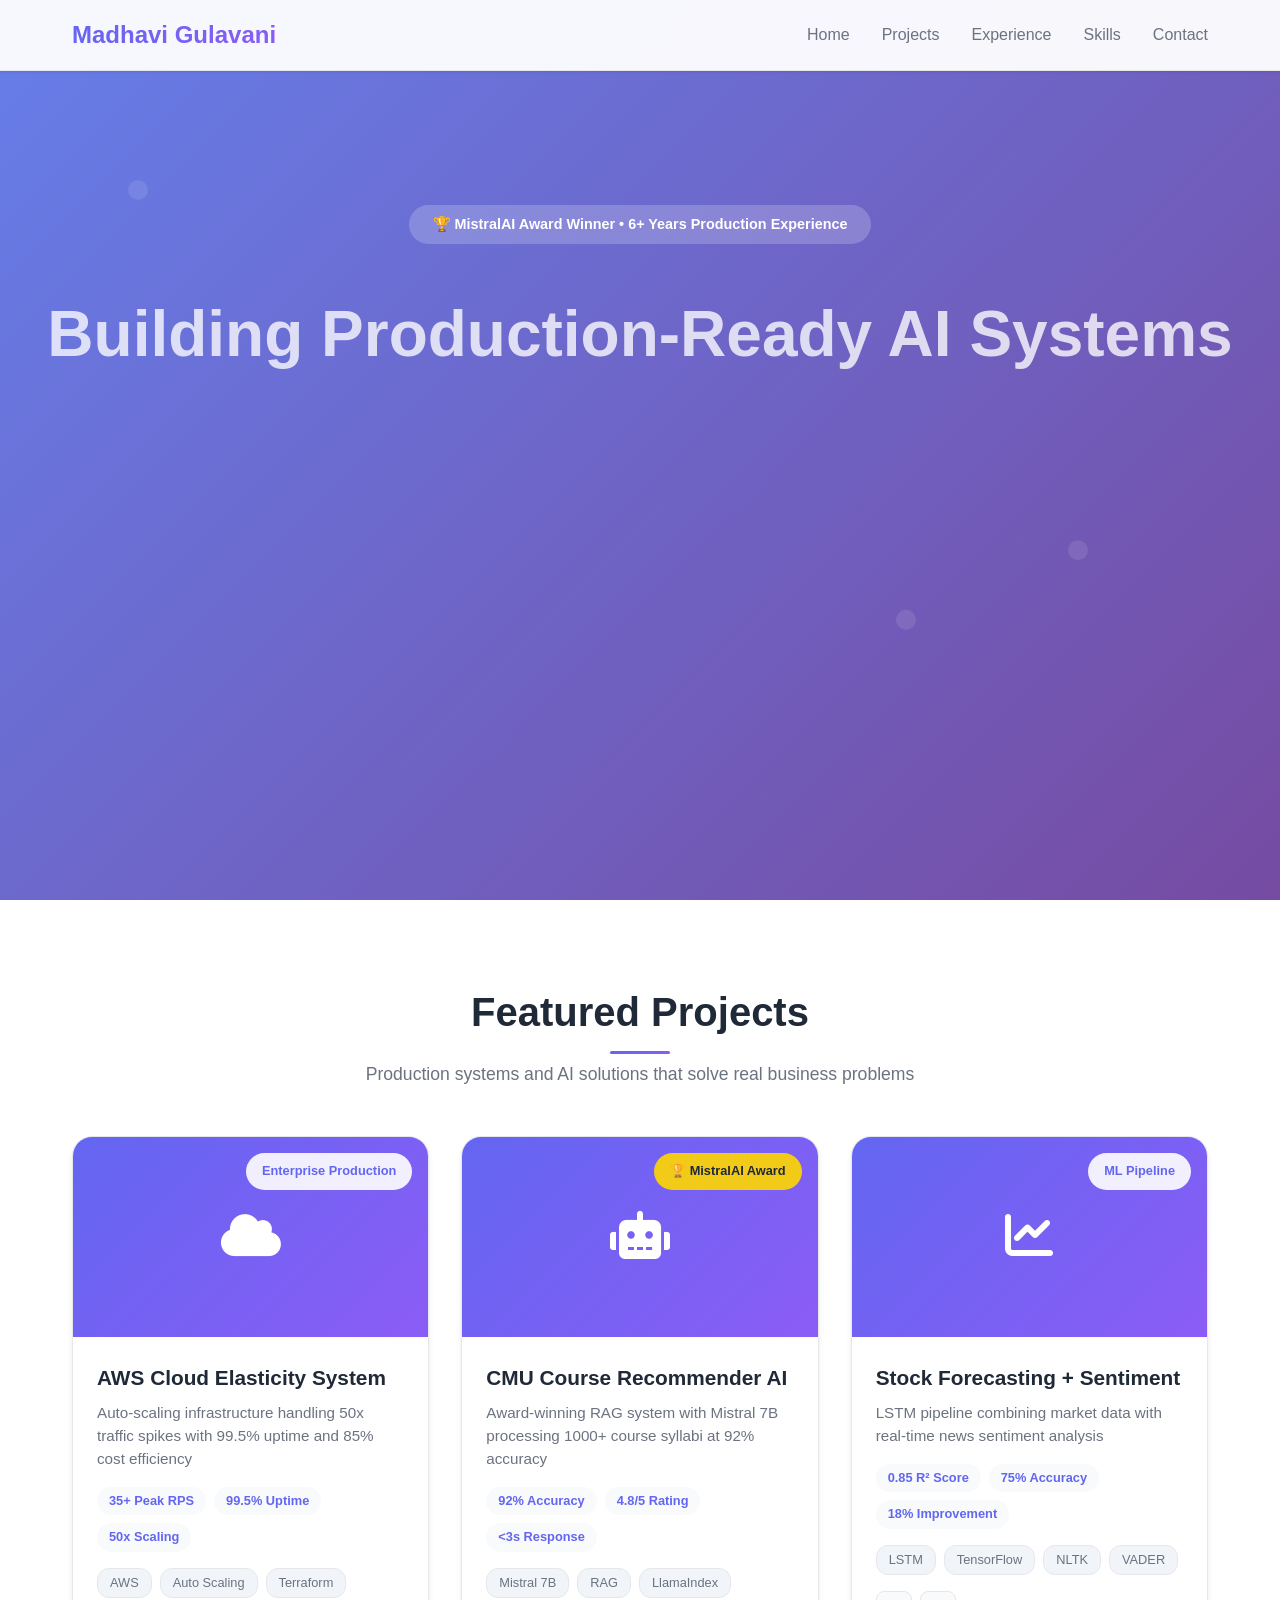
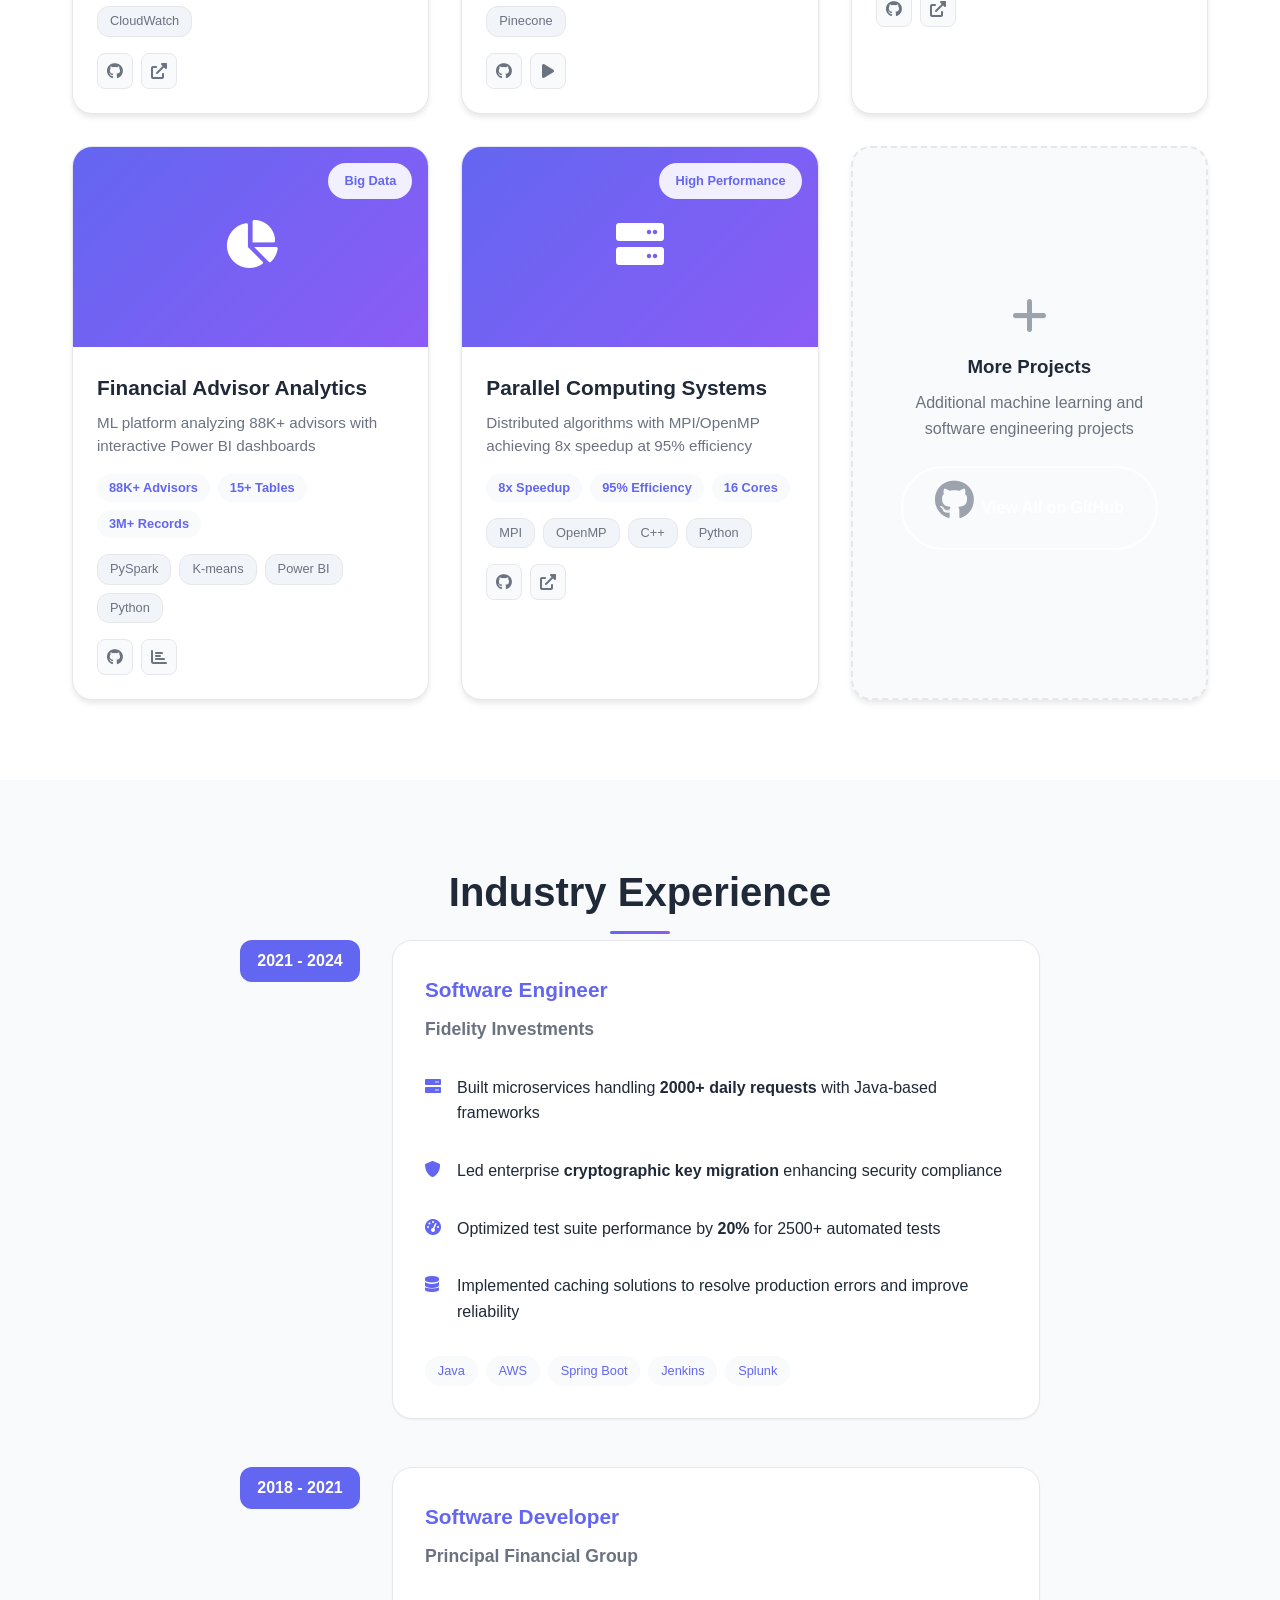
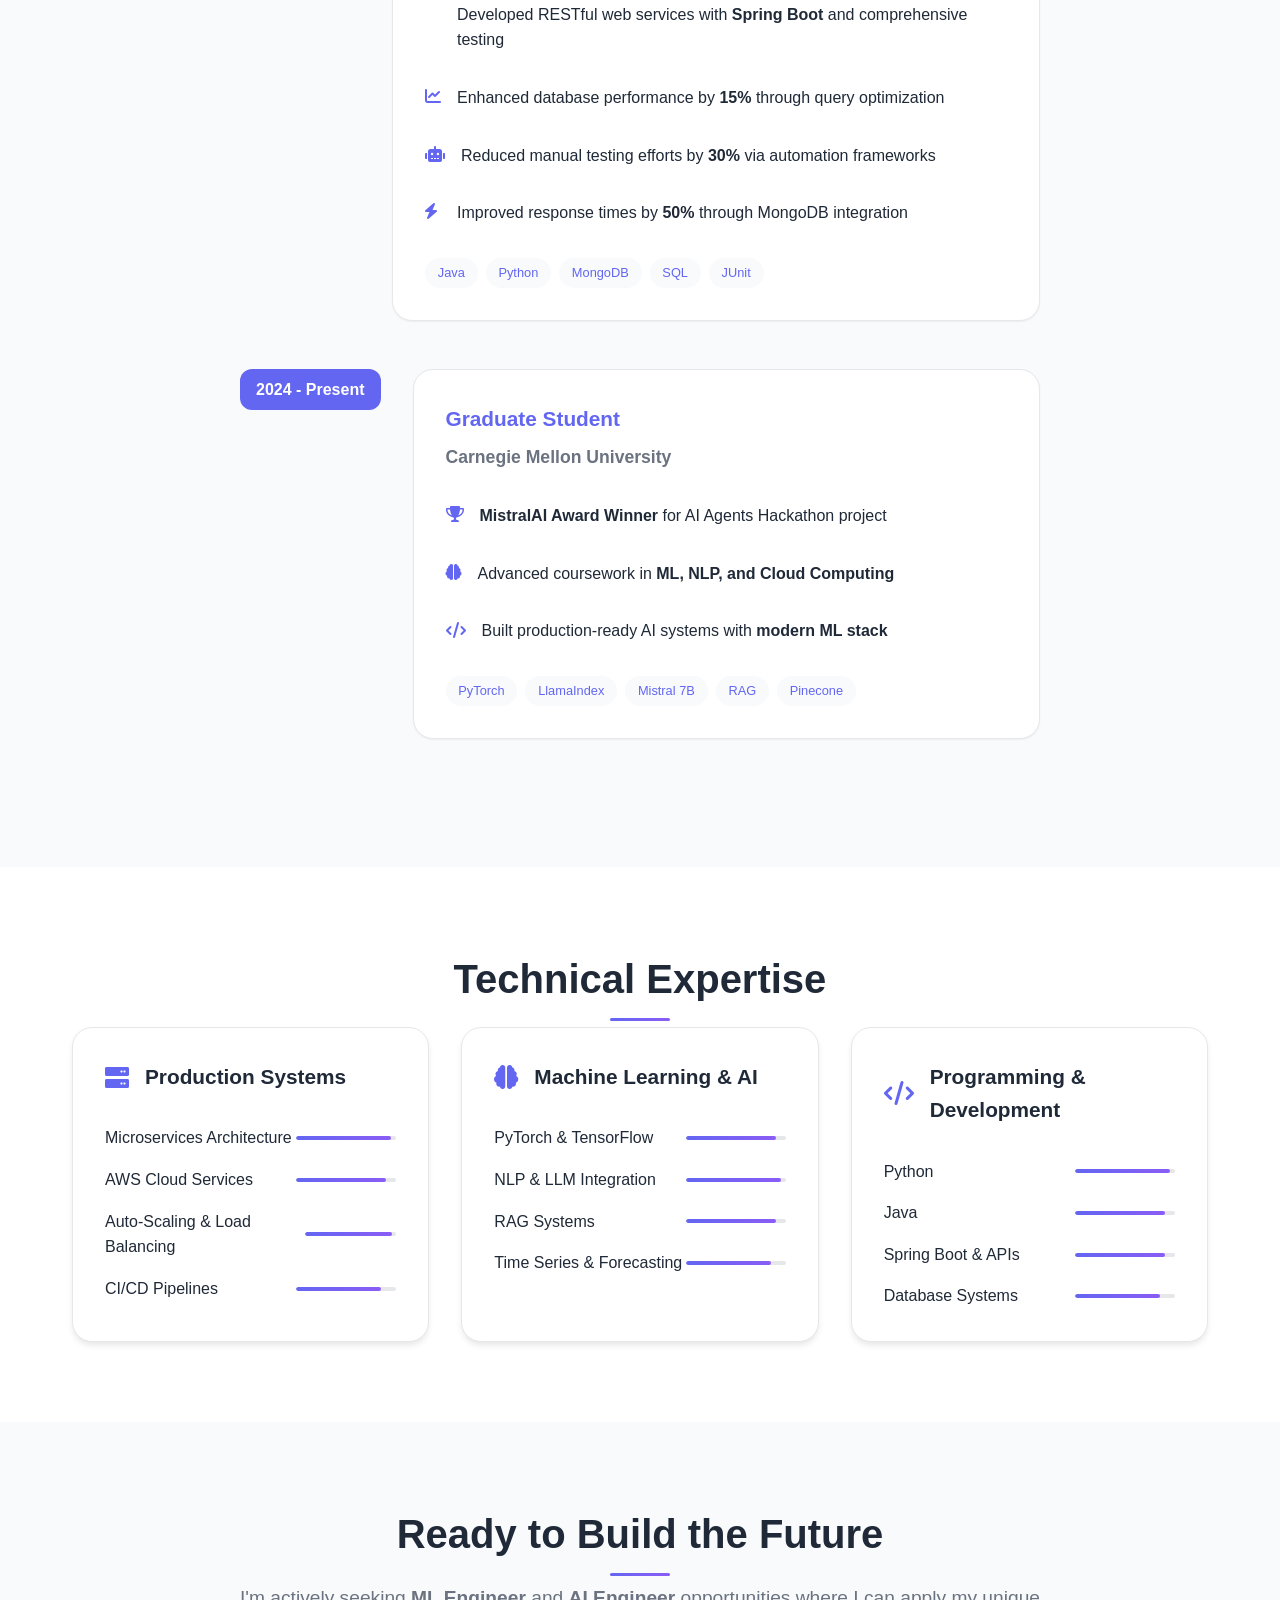
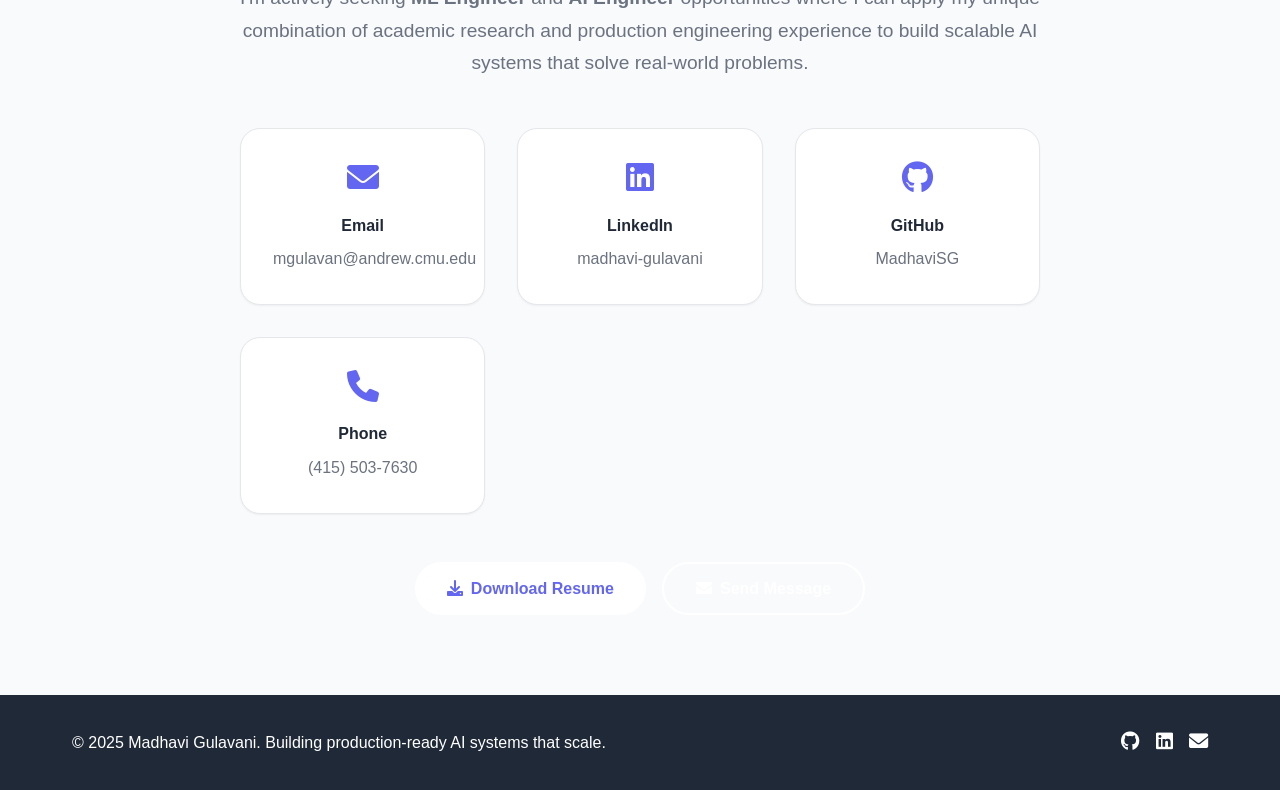
==== commit daa8893a: "Update index.html" ====
--- a/index.html
+++ b/index.html
@@ -3,39 +3,95 @@
 <head>
     <meta charset="UTF-8">
     <meta name="viewport" content="width=device-width, initial-scale=1.0">
-    <title>Madhavi Gulavani - ML Engineer</title>
+    <title>Madhavi Gulavani - ML Engineer & Cloud Architect</title>
+    <meta name="description" content="ML Engineer and Cloud Architect with 6+ years of production experience building scalable AI systems and enterprise infrastructure.">
     <script src="https://cdnjs.cloudflare.com/ajax/libs/gsap/3.12.2/gsap.min.js"></script>
     <link href="https://cdnjs.cloudflare.com/ajax/libs/font-awesome/6.0.0/css/all.min.css" rel="stylesheet">
     <style>
-        * {
-            margin: 0;
-            padding: 0;
-            box-sizing: border-box;
-        }
-
+        /* CSS Custom Properties */
         :root {
             --primary-color: #6366f1;
             --primary-dark: #4f46e5;
             --secondary-color: #8b5cf6;
             --accent-color: #06b6d4;
+            --success-color: #10b981;
+            --warning-color: #f59e0b;
+            --error-color: #ef4444;
+            
             --text-primary: #1f2937;
             --text-secondary: #6b7280;
+            --text-muted: #9ca3af;
+            
             --bg-primary: #ffffff;
             --bg-secondary: #f8fafc;
+            --bg-tertiary: #f1f5f9;
             --bg-card: #ffffff;
+            --bg-overlay: rgba(0, 0, 0, 0.5);
+            
             --border-color: #e5e7eb;
+            --border-hover: #d1d5db;
+            
             --shadow-sm: 0 1px 2px 0 rgb(0 0 0 / 0.05);
             --shadow-md: 0 4px 6px -1px rgb(0 0 0 / 0.1);
             --shadow-lg: 0 10px 15px -3px rgb(0 0 0 / 0.1);
             --shadow-xl: 0 20px 25px -5px rgb(0 0 0 / 0.1);
+            
+            --radius-sm: 6px;
+            --radius-md: 12px;
+            --radius-lg: 20px;
+            --radius-xl: 24px;
+            
+            --transition-fast: 0.15s ease;
+            --transition-normal: 0.3s ease;
+            --transition-slow: 0.5s ease;
+        }
+
+        /* Reset and Base Styles */
+        * {
+            margin: 0;
+            padding: 0;
+            box-sizing: border-box;
+        }
+
+        html {
+            scroll-behavior: smooth;
         }
 
         body {
-            font-family: 'Inter', -apple-system, BlinkMacSystemFont, sans-serif;
+            font-family: 'Inter', -apple-system, BlinkMacSystemFont, 'Segoe UI', Roboto, sans-serif;
             line-height: 1.6;
             color: var(--text-primary);
             background: var(--bg-primary);
             overflow-x: hidden;
+        }
+
+        /* Loading Screen */
+        .loading {
+            position: fixed;
+            top: 0;
+            left: 0;
+            width: 100%;
+            height: 100%;
+            background: var(--bg-primary);
+            display: flex;
+            align-items: center;
+            justify-content: center;
+            z-index: 9999;
+            transition: opacity 0.5s ease;
+        }
+
+        .spinner {
+            width: 50px;
+            height: 50px;
+            border: 3px solid var(--border-color);
+            border-top: 3px solid var(--primary-color);
+            border-radius: 50%;
+            animation: spin 1s linear infinite;
+        }
+
+        @keyframes spin {
+            0% { transform: rotate(0deg); }
+            100% { transform: rotate(360deg); }
         }
 
         /* Header */
@@ -48,7 +104,7 @@
             backdrop-filter: blur(10px);
             border-bottom: 1px solid var(--border-color);
             z-index: 1000;
-            transition: all 0.3s ease;
+            transition: all var(--transition-normal);
         }
 
         .nav {
@@ -79,7 +135,7 @@
             text-decoration: none;
             color: var(--text-secondary);
             font-weight: 500;
-            transition: all 0.3s ease;
+            transition: all var(--transition-normal);
             position: relative;
         }
 
@@ -95,11 +151,18 @@
             width: 0;
             height: 2px;
             background: var(--primary-color);
-            transition: width 0.3s ease;
+            transition: width var(--transition-normal);
         }
 
         .nav-links a:hover::after {
             width: 100%;
+        }
+
+        .mobile-menu-toggle {
+            display: none;
+            color: var(--text-primary);
+            cursor: pointer;
+            font-size: 1.2rem;
         }
 
         /* Hero Section */
@@ -110,6 +173,7 @@
             background: linear-gradient(135deg, #667eea 0%, #764ba2 100%);
             position: relative;
             overflow: hidden;
+            padding: 2rem;
         }
 
         .hero::before {
@@ -125,56 +189,134 @@
         .hero-content {
             max-width: 1200px;
             margin: 0 auto;
-            padding: 2rem;
             position: relative;
             z-index: 2;
             color: white;
+            text-align: center;
+        }
+
+        .hero-badge {
+            background: rgba(255, 255, 255, 0.2);
+            padding: 0.5rem 1.5rem;
+            border-radius: 50px;
+            font-size: 0.9rem;
+            font-weight: 600;
+            margin-bottom: 2rem;
+            display: inline-block;
+            backdrop-filter: blur(10px);
+            opacity: 0;
+            transform: translateY(30px);
         }
 
         .hero-title {
             font-size: clamp(2.5rem, 5vw, 4rem);
             font-weight: 800;
-            margin-bottom: 1rem;
+            margin-bottom: 1.5rem;
             opacity: 0;
             transform: translateY(30px);
         }
 
         .hero-subtitle {
-            font-size: clamp(1.2rem, 2.5vw, 1.8rem);
+            font-size: clamp(1.1rem, 2.5vw, 1.4rem);
             font-weight: 300;
-            margin-bottom: 2rem;
+            margin-bottom: 3rem;
             opacity: 0;
             transform: translateY(30px);
-        }
-
-        .hero-description {
-            font-size: 1.2rem;
-            margin-bottom: 2rem;
+            max-width: 800px;
+            margin-left: auto;
+            margin-right: auto;
+        }
+
+        .hero-stats {
+            display: flex;
+            justify-content: center;
+            gap: 3rem;
+            margin-bottom: 3rem;
             opacity: 0;
             transform: translateY(30px);
-            max-width: 600px;
+        }
+
+        .stat {
+            text-align: center;
+        }
+
+        .stat-number {
+            font-size: 2.5rem;
+            font-weight: 700;
+            line-height: 1;
+        }
+
+        .stat-label {
+            font-size: 0.9rem;
+            opacity: 0.9;
+            margin-top: 0.5rem;
         }
 
         .hero-cta {
             display: flex;
             gap: 1rem;
+            justify-content: center;
             flex-wrap: wrap;
             opacity: 0;
             transform: translateY(30px);
         }
 
+        .hero-bg {
+            position: absolute;
+            top: 0;
+            left: 0;
+            right: 0;
+            bottom: 0;
+            overflow: hidden;
+            z-index: 1;
+        }
+
+        .floating-element {
+            position: absolute;
+            width: 20px;
+            height: 20px;
+            background: rgba(255, 255, 255, 0.1);
+            border-radius: 50%;
+            animation: float 6s ease-in-out infinite;
+        }
+
+        .floating-element:nth-child(1) {
+            top: 20%;
+            left: 10%;
+            animation-delay: 0s;
+        }
+
+        .floating-element:nth-child(2) {
+            top: 60%;
+            right: 15%;
+            animation-delay: 2s;
+        }
+
+        .floating-element:nth-child(3) {
+            bottom: 30%;
+            left: 70%;
+            animation-delay: 4s;
+        }
+
+        @keyframes float {
+            0%, 100% { transform: translateY(0px) rotate(0deg); }
+            50% { transform: translateY(-20px) rotate(180deg); }
+        }
+
+        /* Buttons */
         .btn {
             padding: 0.75rem 2rem;
             border-radius: 50px;
             text-decoration: none;
             font-weight: 600;
-            transition: all 0.3s ease;
+            transition: all var(--transition-normal);
             display: inline-flex;
             align-items: center;
             gap: 0.5rem;
             cursor: pointer;
             border: none;
             font-size: 1rem;
+            text-align: center;
         }
 
         .btn-primary {
@@ -185,6 +327,7 @@
         .btn-primary:hover {
             transform: translateY(-2px);
             box-shadow: var(--shadow-lg);
+            background: var(--bg-secondary);
         }
 
         .btn-outline {
@@ -199,28 +342,22 @@
             transform: translateY(-2px);
         }
 
-        /* Floating particles */
-        .particle {
-            position: absolute;
-            width: 4px;
-            height: 4px;
-            background: rgba(255, 255, 255, 0.5);
-            border-radius: 50%;
-            pointer-events: none;
-        }
-
         /* Section Styles */
         .section {
-            padding: 5rem 2rem;
+            padding: 5rem 0;
+        }
+
+        .container {
             max-width: 1200px;
             margin: 0 auto;
+            padding: 0 2rem;
         }
 
         .section-title {
             font-size: 2.5rem;
             font-weight: 700;
             text-align: center;
-            margin-bottom: 3rem;
+            margin-bottom: 1rem;
             position: relative;
         }
 
@@ -236,8 +373,18 @@
             border-radius: 2px;
         }
 
-        /* Projects Grid */
-        .projects-grid {
+        .section-subtitle {
+            text-align: center;
+            font-size: 1.1rem;
+            color: var(--text-secondary);
+            margin-bottom: 3rem;
+            max-width: 800px;
+            margin-left: auto;
+            margin-right: auto;
+        }
+
+        /* Featured Projects Grid */
+        .featured-projects-grid {
             display: grid;
             grid-template-columns: repeat(auto-fit, minmax(350px, 1fr));
             gap: 2rem;
@@ -246,12 +393,13 @@
 
         .project-card {
             background: var(--bg-card);
-            border-radius: 20px;
+            border-radius: var(--radius-lg);
             overflow: hidden;
             box-shadow: var(--shadow-md);
-            transition: all 0.3s ease;
+            transition: all var(--transition-normal);
+            border: 1px solid var(--border-color);
+            cursor: pointer;
             position: relative;
-            border: 1px solid var(--border-color);
         }
 
         .project-card:hover {
@@ -259,57 +407,231 @@
             box-shadow: var(--shadow-xl);
         }
 
-        .project-header {
+        .project-card.featured {
+            grid-column: span 1;
+        }
+
+        .project-image {
             height: 200px;
+            position: relative;
+            overflow: hidden;
             background: linear-gradient(135deg, var(--primary-color), var(--secondary-color));
-            position: relative;
             display: flex;
             align-items: center;
             justify-content: center;
-            overflow: hidden;
-        }
-
-        .project-icon {
+        }
+
+        .project-placeholder {
+            color: white;
             font-size: 3rem;
-            color: white;
             z-index: 2;
         }
 
-        .project-award {
+        .project-badge {
             position: absolute;
             top: 1rem;
             right: 1rem;
-            background: rgba(255, 255, 255, 0.2);
+            background: rgba(255, 255, 255, 0.9);
+            color: var(--primary-color);
             padding: 0.5rem 1rem;
             border-radius: 20px;
-            color: white;
             font-size: 0.8rem;
             font-weight: 600;
             backdrop-filter: blur(10px);
+            z-index: 3;
+        }
+
+        .project-badge.award {
+            background: rgba(255, 215, 0, 0.9);
+            color: var(--text-primary);
         }
 
         .project-content {
+            padding: 1.5rem;
+        }
+
+        .project-content h3 {
+            font-size: 1.3rem;
+            font-weight: 700;
+            margin-bottom: 0.5rem;
+            color: var(--text-primary);
+        }
+
+        .project-content p {
+            color: var(--text-secondary);
+            margin-bottom: 1rem;
+            line-height: 1.5;
+            font-size: 0.95rem;
+        }
+
+        .project-metrics {
+            display: flex;
+            gap: 0.5rem;
+            margin-bottom: 1rem;
+            flex-wrap: wrap;
+        }
+
+        .metric {
+            background: var(--bg-secondary);
+            color: var(--primary-color);
+            padding: 0.25rem 0.75rem;
+            border-radius: 15px;
+            font-size: 0.8rem;
+            font-weight: 600;
+        }
+
+        .project-tech {
+            display: flex;
+            flex-wrap: wrap;
+            gap: 0.5rem;
+            margin-bottom: 1rem;
+        }
+
+        .tech {
+            background: var(--bg-tertiary);
+            color: var(--text-secondary);
+            padding: 0.25rem 0.75rem;
+            border-radius: 12px;
+            font-size: 0.8rem;
+            border: 1px solid var(--border-color);
+        }
+
+        .project-links {
+            display: flex;
+            gap: 0.5rem;
+            margin-top: auto;
+        }
+
+        .project-links a {
+            width: 36px;
+            height: 36px;
+            background: var(--bg-secondary);
+            border: 1px solid var(--border-color);
+            border-radius: 8px;
+            display: flex;
+            align-items: center;
+            justify-content: center;
+            color: var(--text-secondary);
+            text-decoration: none;
+            transition: all var(--transition-normal);
+        }
+
+        .project-links a:hover {
+            background: var(--primary-color);
+            color: white;
+            border-color: var(--primary-color);
+            transform: translateY(-2px);
+        }
+
+        /* More Projects Card */
+        .project-card.more-projects {
+            display: flex;
+            align-items: center;
+            justify-content: center;
+            background: var(--bg-secondary);
+            border: 2px dashed var(--border-color);
+            cursor: default;
+        }
+
+        .project-card.more-projects:hover {
+            transform: none;
+            box-shadow: var(--shadow-md);
+            border-color: var(--primary-color);
+        }
+
+        .more-content {
+            text-align: center;
             padding: 2rem;
         }
 
-        .project-title {
-            font-size: 1.4rem;
-            font-weight: 700;
+        .more-content i {
+            font-size: 2.5rem;
+            color: var(--text-muted);
             margin-bottom: 1rem;
+        }
+
+        .more-content h3 {
             color: var(--text-primary);
-        }
-
-        .project-description {
+            margin-bottom: 0.5rem;
+        }
+
+        .more-content p {
             color: var(--text-secondary);
             margin-bottom: 1.5rem;
-            line-height: 1.6;
-        }
-
-        .tech-stack {
+        }
+
+        /* Experience Section */
+        .experience-section {
+            background: var(--bg-secondary);
+        }
+
+        .experience-timeline {
+            position: relative;
+            max-width: 800px;
+            margin: 0 auto;
+        }
+
+        .experience-item {
+            display: flex;
+            gap: 2rem;
+            margin-bottom: 3rem;
+            align-items: flex-start;
+        }
+
+        .experience-period {
+            background: var(--primary-color);
+            color: white;
+            padding: 0.5rem 1rem;
+            border-radius: var(--radius-md);
+            font-weight: 600;
+            white-space: nowrap;
+            min-width: 120px;
+            text-align: center;
+        }
+
+        .experience-content {
+            flex: 1;
+            background: var(--bg-card);
+            padding: 2rem;
+            border-radius: var(--radius-lg);
+            box-shadow: var(--shadow-sm);
+            border: 1px solid var(--border-color);
+        }
+
+        .experience-content h3 {
+            color: var(--primary-color);
+            font-size: 1.3rem;
+            margin-bottom: 0.5rem;
+        }
+
+        .experience-content h4 {
+            color: var(--text-secondary);
+            font-size: 1.1rem;
+            margin-bottom: 1.5rem;
+        }
+
+        .experience-highlights {
+            margin-bottom: 1.5rem;
+        }
+
+        .highlight-item {
+            display: flex;
+            align-items: flex-start;
+            gap: 1rem;
+            margin-bottom: 1rem;
+            padding: 0.5rem 0;
+        }
+
+        .highlight-item i {
+            color: var(--primary-color);
+            margin-top: 0.2rem;
+            min-width: 16px;
+        }
+
+        .tech-used {
             display: flex;
             flex-wrap: wrap;
             gap: 0.5rem;
-            margin-bottom: 1.5rem;
         }
 
         .tech-tag {
@@ -321,84 +643,24 @@
             font-weight: 500;
         }
 
-        .project-metrics {
+        /* Skills Section */
+        .skills-section {
+            background: var(--bg-primary);
+        }
+
+        .skills-categories {
             display: grid;
-            grid-template-columns: repeat(auto-fit, minmax(100px, 1fr));
-            gap: 1rem;
-            margin-bottom: 1.5rem;
-        }
-
-        .metric {
-            text-align: center;
-            padding: 1rem;
-            background: var(--bg-secondary);
-            border-radius: 10px;
-        }
-
-        .metric-value {
-            font-size: 1.5rem;
-            font-weight: 700;
-            color: var(--primary-color);
-        }
-
-        .metric-label {
-            font-size: 0.8rem;
-            color: var(--text-secondary);
-            margin-top: 0.5rem;
-        }
-
-        .project-links {
-            display: flex;
-            gap: 1rem;
-        }
-
-        .project-link {
-            padding: 0.5rem 1.5rem;
-            border-radius: 25px;
-            text-decoration: none;
-            font-weight: 600;
-            font-size: 0.9rem;
-            transition: all 0.3s ease;
-            display: flex;
-            align-items: center;
-            gap: 0.5rem;
-        }
-
-        .project-link.primary {
-            background: var(--primary-color);
-            color: white;
-        }
-
-        .project-link.primary:hover {
-            background: var(--primary-dark);
-            transform: translateY(-1px);
-        }
-
-        .project-link.secondary {
-            background: transparent;
-            color: var(--primary-color);
-            border: 2px solid var(--primary-color);
-        }
-
-        .project-link.secondary:hover {
-            background: var(--primary-color);
-            color: white;
-        }
-
-        /* Skills Section */
-        .skills-grid {
-            display: grid;
-            grid-template-columns: repeat(auto-fit, minmax(300px, 1fr));
+            grid-template-columns: repeat(auto-fit, minmax(350px, 1fr));
             gap: 2rem;
-            margin-top: 3rem;
         }
 
         .skill-category {
             background: var(--bg-card);
             padding: 2rem;
-            border-radius: 20px;
+            border-radius: var(--radius-lg);
             box-shadow: var(--shadow-md);
-            transition: all 0.3s ease;
+            border: 1px solid var(--border-color);
+            transition: all var(--transition-normal);
         }
 
         .skill-category:hover {
@@ -406,50 +668,63 @@
             box-shadow: var(--shadow-lg);
         }
 
-        .skill-category h3 {
+        .category-header {
+            display: flex;
+            align-items: center;
+            gap: 1rem;
+            margin-bottom: 2rem;
+        }
+
+        .category-header i {
             color: var(--primary-color);
-            margin-bottom: 1.5rem;
-            display: flex;
-            align-items: center;
-            gap: 0.5rem;
-            font-size: 1.2rem;
+            font-size: 1.5rem;
+        }
+
+        .category-header h3 {
+            color: var(--text-primary);
+            font-size: 1.3rem;
+        }
+
+        .skills-grid {
+            display: flex;
+            flex-direction: column;
+            gap: 1rem;
         }
 
         .skill-item {
             display: flex;
             justify-content: space-between;
             align-items: center;
-            margin-bottom: 1rem;
-            padding: 0.5rem 0;
         }
 
         .skill-name {
             font-weight: 500;
+            color: var(--text-primary);
         }
 
         .skill-level {
-            display: flex;
-            gap: 2px;
-        }
-
-        .skill-dot {
-            width: 8px;
-            height: 8px;
-            border-radius: 50%;
+            width: 100px;
+            height: 4px;
             background: var(--border-color);
-        }
-
-        .skill-dot.filled {
-            background: var(--primary-color);
+            border-radius: 2px;
+            overflow: hidden;
+        }
+
+        .skill-bar {
+            height: 100%;
+            background: linear-gradient(135deg, var(--primary-color), var(--secondary-color));
+            width: 0;
+            transition: width 1s ease-out;
+            border-radius: 2px;
         }
 
         /* Contact Section */
-        .contact {
+        .contact-section {
             background: var(--bg-secondary);
+        }
+
+        .contact-content {
             text-align: center;
-        }
-
-        .contact-content {
             max-width: 800px;
             margin: 0 auto;
         }
@@ -458,21 +733,24 @@
             font-size: 1.2rem;
             color: var(--text-secondary);
             margin-bottom: 3rem;
-        }
-
-        .contact-info {
+            line-height: 1.7;
+        }
+
+        .contact-grid {
             display: grid;
-            grid-template-columns: repeat(auto-fit, minmax(250px, 1fr));
+            grid-template-columns: repeat(auto-fit, minmax(200px, 1fr));
             gap: 2rem;
             margin-bottom: 3rem;
         }
 
         .contact-item {
-            background: white;
+            background: var(--bg-card);
             padding: 2rem;
-            border-radius: 15px;
+            border-radius: var(--radius-lg);
             box-shadow: var(--shadow-sm);
-            transition: all 0.3s ease;
+            transition: all var(--transition-normal);
+            text-align: center;
+            border: 1px solid var(--border-color);
         }
 
         .contact-item:hover {
@@ -480,33 +758,78 @@
             box-shadow: var(--shadow-md);
         }
 
-        .contact-item i {
+        .contact-icon {
+            margin-bottom: 1rem;
+        }
+
+        .contact-icon i {
             font-size: 2rem;
             color: var(--primary-color);
-            margin-bottom: 1rem;
-        }
-
-        .contact-item h4 {
+        }
+
+        .contact-info h4 {
             margin-bottom: 0.5rem;
-            font-size: 1.1rem;
-        }
-
-        .contact-item a {
+            color: var(--text-primary);
+        }
+
+        .contact-info a {
             color: var(--text-secondary);
             text-decoration: none;
-            transition: all 0.3s ease;
-        }
-
-        .contact-item a:hover {
+            transition: all var(--transition-normal);
+        }
+
+        .contact-info a:hover {
             color: var(--primary-color);
+        }
+
+        .contact-cta {
+            display: flex;
+            gap: 1rem;
+            justify-content: center;
+            flex-wrap: wrap;
         }
 
         /* Footer */
         .footer {
             background: var(--text-primary);
             color: white;
-            text-align: center;
-            padding: 2rem;
+            padding: 2rem 0;
+        }
+
+        .footer .container {
+            display: flex;
+            justify-content: space-between;
+            align-items: center;
+            flex-wrap: wrap;
+            gap: 1rem;
+        }
+
+        .footer-links {
+            display: flex;
+            gap: 1rem;
+        }
+
+        .footer-links a {
+            color: white;
+            font-size: 1.2rem;
+            transition: all var(--transition-normal);
+        }
+
+        .footer-links a:hover {
+            color: var(--accent-color);
+            transform: translateY(-2px);
+        }
+
+        /* Animations */
+        .fade-in {
+            opacity: 0;
+            transform: translateY(30px);
+            transition: all 0.8s ease;
+        }
+
+        .fade-in.visible {
+            opacity: 1;
+            transform: translateY(0);
         }
 
         /* Mobile Responsive */
@@ -514,64 +837,51 @@
             .nav-links {
                 display: none;
             }
-
+            
+            .mobile-menu-toggle {
+                display: block;
+            }
+            
+            .hero-stats {
+                flex-direction: column;
+                gap: 1rem;
+            }
+            
             .hero-cta {
                 flex-direction: column;
-                align-items: flex-start;
+                align-items: center;
             }
-
-            .projects-grid {
+            
+            .featured-projects-grid {
                 grid-template-columns: 1fr;
             }
-
-            .project-metrics {
-                grid-template-columns: repeat(2, 1fr);
+            
+            .experience-item {
+                flex-direction: column;
+                gap: 1rem;
             }
-
-            .contact-info {
+            
+            .experience-period {
+                align-self: flex-start;
+            }
+            
+            .skills-categories {
                 grid-template-columns: 1fr;
             }
-        }
-
-        /* Animations */
-        .fade-in {
-            opacity: 0;
-            transform: translateY(30px);
-            transition: all 0.8s ease;
-        }
-
-        .fade-in.visible {
-            opacity: 1;
-            transform: translateY(0);
-        }
-
-        /* Loading animation */
-        .loading {
-            position: fixed;
-            top: 0;
-            left: 0;
-            width: 100%;
-            height: 100%;
-            background: var(--bg-primary);
-            display: flex;
-            align-items: center;
-            justify-content: center;
-            z-index: 9999;
-            transition: opacity 0.5s ease;
-        }
-
-        .spinner {
-            width: 50px;
-            height: 50px;
-            border: 3px solid var(--border-color);
-            border-top: 3px solid var(--primary-color);
-            border-radius: 50%;
-            animation: spin 1s linear infinite;
-        }
-
-        @keyframes spin {
-            0% { transform: rotate(0deg); }
-            100% { transform: rotate(360deg); }
+            
+            .contact-grid {
+                grid-template-columns: 1fr;
+            }
+            
+            .contact-cta {
+                flex-direction: column;
+                align-items: center;
+            }
+            
+            .footer .container {
+                text-align: center;
+                flex-direction: column;
+            }
         }
     </style>
 </head>
@@ -588,524 +898,545 @@
             <ul class="nav-links">
                 <li><a href="#home">Home</a></li>
                 <li><a href="#projects">Projects</a></li>
+                <li><a href="#experience">Experience</a></li>
                 <li><a href="#skills">Skills</a></li>
                 <li><a href="#contact">Contact</a></li>
             </ul>
+            <div class="mobile-menu-toggle">
+                <i class="fas fa-bars"></i>
+            </div>
         </nav>
     </header>
 
     <!-- Hero Section -->
     <section id="home" class="hero">
         <div class="hero-content">
-            <h1 class="hero-title">ML Engineer & AI Developer</h1>
-            <p class="hero-subtitle">🎓 Carnegie Mellon University • 🏆 MistralAI Award Winner</p>
-            <p class="hero-description">
-                Building intelligent systems that solve real-world problems. Specializing in production AI, 
-                NLP, and scalable machine learning pipelines with 6+ years of engineering experience.
+            <div class="hero-badge">
+                🏆 MistralAI Award Winner • 6+ Years Production Experience
+            </div>
+            <h1 class="hero-title">Building Production-Ready AI Systems</h1>
+            <p class="hero-subtitle">
+                ML Engineer & Cloud Architect specializing in scalable machine learning pipelines, 
+                enterprise AI solutions, and high-performance distributed systems.
             </p>
+            <div class="hero-stats">
+                <div class="stat">
+                    <div class="stat-number">2000+</div>
+                    <div class="stat-label">Daily Requests Handled</div>
+                </div>
+                <div class="stat">
+                    <div class="stat-number">99.5%</div>
+                    <div class="stat-label">System Uptime</div>
+                </div>
+                <div class="stat">
+                    <div class="stat-number">50x</div>
+                    <div class="stat-label">Traffic Scaling</div>
+                </div>
+            </div>
             <div class="hero-cta">
                 <a href="#projects" class="btn btn-primary">
                     <i class="fas fa-code"></i>
-                    View My Work
+                    View Projects
                 </a>
-                <a href="#contact" class="btn btn-outline">
-                    <i class="fas fa-envelope"></i>
-                    Get In Touch
-                </a>
-            </div>
-        </div>
-        
-        <!-- Floating particles -->
-        <div class="particle" style="top: 20%; left: 10%;"></div>
-        <div class="particle" style="top: 60%; left: 80%;"></div>
-        <div class="particle" style="top: 30%; left: 60%;"></div>
-        <div class="particle" style="top: 70%; left: 20%;"></div>
-        <div class="particle" style="top: 40%; left: 90%;"></div>
-    </section>
-
-    <!-- Projects Section -->
-    <section id="projects" class="section">
-        <h2 class="section-title fade-in">Featured Projects</h2>
-        <div class="projects-grid">
-            <!-- Project 1: Course Recommender -->
-            <div class="project-card fade-in">
-                <div class="project-header">
-                    <div class="project-award">🏆 MistralAI Award</div>
-                    <i class="fas fa-robot project-icon"></i>
-                </div>
-                <div class="project-content">
-                    <h3 class="project-title">CMU Course Recommender AI Agent</h3>
-                    <p class="project-description">
-                        Intelligent course recommendation system using Mistral 7B and RAG pipeline. 
-                        Processes 1000+ CMU syllabi with semantic search for personalized suggestions.
-                    </p>
-                    
-                    <div class="project-metrics">
-                        <div class="metric">
-                            <div class="metric-value">92%</div>
-                            <div class="metric-label">Relevance Score</div>
-                        </div>
-                        <div class="metric">
-                            <div class="metric-value">4.8/5</div>
-                            <div class="metric-label">User Rating</div>
-                        </div>
-                        <div class="metric">
-                            <div class="metric-value">&lt;3s</div>
-                            <div class="metric-label">Response Time</div>
-                        </div>
-                    </div>
-
-                    <div class="tech-stack">
-                        <span class="tech-tag">Mistral 7B</span>
-                        <span class="tech-tag">LlamaIndex</span>
-                        <span class="tech-tag">RAG</span>
-                        <span class="tech-tag">Pinecone</span>
-                        <span class="tech-tag">Streamlit</span>
-                    </div>
-                    
-                    <div class="project-links">
-                        <a href="#" class="project-link primary">
-                            <i class="fab fa-github"></i>
-                            GitHub
-                        </a>
-                        <a href="#" class="project-link secondary">
-                            <i class="fas fa-external-link-alt"></i>
-                            Demo
-                        </a>
-                    </div>
-                </div>
-            </div>
-
-            <!-- Project 2: Stock Forecasting -->
-            <div class="project-card fade-in">
-                <div class="project-header">
-                    <i class="fas fa-chart-line project-icon"></i>
-                </div>
-                <div class="project-content">
-                    <h3 class="project-title">Stock Forecasting with Sentiment Analysis</h3>
-                    <p class="project-description">
-                        Deep learning pipeline combining market data with real-time sentiment analysis. 
-                        LSTM models enhanced with news sentiment for improved prediction accuracy.
-                    </p>
-                    
-                    <div class="project-metrics">
-                        <div class="metric">
-                            <div class="metric-value">0.85</div>
-                            <div class="metric-label">R² Score</div>
-                        </div>
-                        <div class="metric">
-                            <div class="metric-value">75%</div>
-                            <div class="metric-label">Directional Accuracy</div>
-                        </div>
-                        <div class="metric">
-                            <div class="metric-value">18%</div>
-                            <div class="metric-label">Improvement</div>
-                        </div>
-                    </div>
-
-                    <div class="tech-stack">
-                        <span class="tech-tag">LSTM</span>
-                        <span class="tech-tag">TensorFlow</span>
-                        <span class="tech-tag">NLTK</span>
-                        <span class="tech-tag">VADER</span>
-                        <span class="tech-tag">yFinance</span>
-                    </div>
-                    
-                    <div class="project-links">
-                        <a href="#" class="project-link primary">
-                            <i class="fab fa-github"></i>
-                            GitHub
-                        </a>
-                        <a href="#" class="project-link secondary">
-                            <i class="fas fa-chart-bar"></i>
-                            Analysis
-                        </a>
-                    </div>
-                </div>
-            </div>
-
-            <!-- Project 3: Financial Analytics -->
-            <div class="project-card fade-in">
-                <div class="project-header">
-                    <i class="fas fa-analytics project-icon"></i>
-                </div>
-                <div class="project-content">
-                    <h3 class="project-title">Financial Advisor Analytics Platform</h3>
-                    <p class="project-description">
-                        Big data analytics platform analyzing 88K+ financial advisors using unsupervised learning. 
-                        Interactive Power BI dashboards for compliance and operational insights.
-                    </p>
-                    
-                    <div class="project-metrics">
-                        <div class="metric">
-                            <div class="metric-value">88K+</div>
-                            <div class="metric-label">Advisors</div>
-                        </div>
-                        <div class="metric">
-                            <div class="metric-value">15+</div>
-                            <div class="metric-label">Data Tables</div>
-                        </div>
-                        <div class="metric">
-                            <div class="metric-value">9K+</div>
-                            <div class="metric-label">Firms</div>
-                        </div>
-                    </div>
-
-                    <div class="tech-stack">
-                        <span class="tech-tag">PySpark</span>
-                        <span class="tech-tag">K-means</span>
-                        <span class="tech-tag">Power BI</span>
-                        <span class="tech-tag">Python</span>
-                        <span class="tech-tag">SQL</span>
-                    </div>
-                    
-                    <div class="project-links">
-                        <a href="#" class="project-link primary">
-                            <i class="fab fa-github"></i>
-                            GitHub
-                        </a>
-                        <a href="#" class="project-link secondary">
-                            <i class="fas fa-chart-pie"></i>
-                            Dashboard
-                        </a>
-                    </div>
-                </div>
-            </div>
-
-            <!-- Project 4: Parallel Computing -->
-            <div class="project-card fade-in">
-                <div class="project-header">
-                    <i class="fas fa-server project-icon"></i>
-                </div>
-                <div class="project-content">
-                    <h3 class="project-title">Parallel Computing Systems</h3>
-                    <p class="project-description">
-                        High-performance computing implementation using MPI and OpenMP. 
-                        Distributed linear regression with performance optimization and scalability analysis.
-                    </p>
-                    
-                    <div class="project-metrics">
-                        <div class="metric">
-                            <div class="metric-value">8x</div>
-                            <div class="metric-label">Speedup</div>
-                        </div>
-                        <div class="metric">
-                            <div class="metric-value">95%</div>
-                            <div class="metric-label">Efficiency</div>
-                        </div>
-                        <div class="metric">
-                            <div class="metric-value">16</div>
-                            <div class="metric-label">Cores</div>
-                        </div>
-                    </div>
-
-                    <div class="tech-stack">
-                        <span class="tech-tag">MPI</span>
-                        <span class="tech-tag">OpenMP</span>
-                        <span class="tech-tag">Python</span>
-                        <span class="tech-tag">C++</span>
-                        <span class="tech-tag">HPC</span>
-                    </div>
-                    
-                    <div class="project-links">
-                        <a href="#" class="project-link primary">
-                            <i class="fab fa-github"></i>
-                            GitHub
-                        </a>
-                        <a href="#" class="project-link secondary">
-                            <i class="fas fa-tachometer-alt"></i>
-                            Benchmarks
-                        </a>
-                    </div>
-                </div>
-            </div>
-
-            <div class="project-card fade-in">
-            <div class="project-header">
-                <div class="project-award">☁️ Cloud Engineering</div>
-                <i class="fas fa-cloud project-icon"></i>
-            </div>
-            <div class="project-content">
-                <h3 class="project-title">AWS Cloud Elasticity & Auto-Scaling System</h3>
-                <p class="project-description">
-                    Enterprise-grade auto-scaling infrastructure handling dynamic traffic loads (0-2000+ RPS). 
-                    Built intelligent scaling policies with cost optimization, achieving 99%+ uptime within budget constraints.
-                </p>
-                
-                <div class="project-metrics">
-                    <div class="metric">
-                        <div class="metric-value">35+</div>
-                        <div class="metric-label">Peak RPS</div>
-                    </div>
-                    <div class="metric">
-                        <div class="metric-value">99%+</div>
-                        <div class="metric-label">Uptime</div>
-                    </div>
-                    <div class="metric">
-                        <div class="metric-value">$25</div>
-                        <div class="metric-label">Budget Used</div>
-                    </div>
-                    <div class="metric">
-                        <div class="metric-value">50x</div>
-                        <div class="metric-label">Traffic Spikes</div>
-                    </div>
-                </div>
-        
-                <div class="tech-stack">
-                    <span class="tech-tag">AWS EC2</span>
-                    <span class="tech-tag">Auto Scaling</span>
-                    <span class="tech-tag">CloudWatch</span>
-                    <span class="tech-tag">Terraform</span>
-                    <span class="tech-tag">ELB</span>
-                    <span class="tech-tag">Java/Python</span>
-                </div>
-                
-                <div class="project-links">
-                    <a href="aws-elasticity-case-study.html" class="project-link primary">
-                        <i class="fas fa-file-alt"></i>
-                        Case Study
-                    </a>
-                    <a href="aws-architecture.html" class="project-link secondary">
-                        <i class="fas fa-sitemap"></i>
-                        Architecture
-                    </a>
-                </div>
-            </div>
-        </div>
-        </div>
-    </section>
-
-    <!-- Skills Section -->
-    <section id="skills" class="section" style="background: var(--bg-secondary);">
-        <h2 class="section-title fade-in">Technical Expertise</h2>
-        <div class="skills-grid">
-            <div class="skill-category fade-in">
-                <h3><i class="fas fa-brain"></i> Machine Learning & AI</h3>
-                <div class="skill-item">
-                    <span class="skill-name">PyTorch</span>
-                    <div class="skill-level">
-                        <div class="skill-dot filled"></div>
-                        <div class="skill-dot filled"></div>
-                        <div class="skill-dot filled"></div>
-                        <div class="skill-dot filled"></div>
-                        <div class="skill-dot filled"></div>
-                    </div>
-                </div>
-                <div class="skill-item">
-                    <span class="skill-name">TensorFlow</span>
-                    <div class="skill-level">
-                        <div class="skill-dot filled"></div>
-                        <div class="skill-dot filled"></div>
-                        <div class="skill-dot filled"></div>
-                        <div class="skill-dot filled"></div>
-                        <div class="skill-dot"></div>
-                    </div>
-                </div>
-                <div class="skill-item">
-                    <span class="skill-name">NLP/Transformers</span>
-                    <div class="skill-level">
-                        <div class="skill-dot filled"></div>
-                        <div class="skill-dot filled"></div>
-                        <div class="skill-dot filled"></div>
-                        <div class="skill-dot filled"></div>
-                        <div class="skill-dot filled"></div>
-                    </div>
-                </div>
-                <div class="skill-item">
-                    <span class="skill-name">LlamaIndex/RAG</span>
-                    <div class="skill-level">
-                        <div class="skill-dot filled"></div>
-                        <div class="skill-dot filled"></div>
-                        <div class="skill-dot filled"></div>
-                        <div class="skill-dot filled"></div>
-                        <div class="skill-dot filled"></div>
-                    </div>
-                </div>
-            </div>
-
-            <div class="skill-category fade-in">
-                <h3><i class="fas fa-code"></i> Software Engineering</h3>
-                <div class="skill-item">
-                    <span class="skill-name">Python</span>
-                    <div class="skill-level">
-                        <div class="skill-dot filled"></div>
-                        <div class="skill-dot filled"></div>
-                        <div class="skill-dot filled"></div>
-                        <div class="skill-dot filled"></div>
-                        <div class="skill-dot filled"></div>
-                    </div>
-                </div>
-                <div class="skill-item">
-                    <span class="skill-name">Java</span>
-                    <div class="skill-level">
-                        <div class="skill-dot filled"></div>
-                        <div class="skill-dot filled"></div>
-                        <div class="skill-dot filled"></div>
-                        <div class="skill-dot filled"></div>
-                        <div class="skill-dot"></div>
-                    </div>
-                </div>
-                <div class="skill-item">
-                    <span class="skill-name">Microservices</span>
-                    <div class="skill-level">
-                        <div class="skill-dot filled"></div>
-                        <div class="skill-dot filled"></div>
-                        <div class="skill-dot filled"></div>
-                        <div class="skill-dot filled"></div>
-                        <div class="skill-dot"></div>
-                    </div>
-                </div>
-                <div class="skill-item">
-                    <span class="skill-name">APIs/REST</span>
-                    <div class="skill-level">
-                        <div class="skill-dot filled"></div>
-                        <div class="skill-dot filled"></div>
-                        <div class="skill-dot filled"></div>
-                        <div class="skill-dot filled"></div>
-                        <div class="skill-dot filled"></div>
-                    </div>
-                </div>
-            </div>
-
-            <div class="skill-category fade-in">
-                <h3><i class="fas fa-cloud"></i> Cloud & Data</h3>
-                <div class="skill-item">
-                    <span class="skill-name">AWS</span>
-                    <div class="skill-level">
-                        <div class="skill-dot filled"></div>
-                        <div class="skill-dot filled"></div>
-                        <div class="skill-dot filled"></div>
-                        <div class="skill-dot filled"></div>
-                        <div class="skill-dot"></div>
-                    </div>
-                </div>
-                <div class="skill-item">
-                    <span class="skill-name">Apache Spark</span>
-                    <div class="skill-level">
-                        <div class="skill-dot filled"></div>
-                        <div class="skill-dot filled"></div>
-                        <div class="skill-dot filled"></div>
-                        <div class="skill-dot filled"></div>
-                        <div class="skill-dot"></div>
-                    </div>
-                </div>
-                <div class="skill-item">
-                    <span class="skill-name">Vector DBs</span>
-                    <div class="skill-level">
-                        <div class="skill-dot filled"></div>
-                        <div class="skill-dot filled"></div>
-                        <div class="skill-dot filled"></div>
-                        <div class="skill-dot filled"></div>
-                        <div class="skill-dot filled"></div>
-                    </div>
-                </div>
-                <div class="skill-item">
-                    <span class="skill-name">MongoDB</span>
-                    <div class="skill-level">
-                        <div class="skill-dot filled"></div>
-                        <div class="skill-dot filled"></div>
-                        <div class="skill-dot filled"></div>
-                        <div class="skill-dot filled"></div>
-                        <div class="skill-dot"></div>
-                    </div>
-                </div>
-            </div>
-
-            <div class="skill-category fade-in">
-                <h3><i class="fas fa-tools"></i> Production & DevOps</h3>
-                <div class="skill-item">
-                    <span class="skill-name">Docker</span>
-                    <div class="skill-level">
-                        <div class="skill-dot filled"></div>
-                        <div class="skill-dot filled"></div>
-                        <div class="skill-dot filled"></div>
-                        <div class="skill-dot filled"></div>
-                        <div class="skill-dot"></div>
-                    </div>
-                </div>
-                <div class="skill-item">
-                    <span class="skill-name">Jenkins/CI-CD</span>
-                    <div class="skill-level">
-                        <div class="skill-dot filled"></div>
-                        <div class="skill-dot filled"></div>
-                        <div class="skill-dot filled"></div>
-                        <div class="skill-dot filled"></div>
-                        <div class="skill-dot"></div>
-                    </div>
-                </div>
-                <div class="skill-item">
-                    <span class="skill-name">Git/GitHub</span>
-                    <div class="skill-level">
-                        <div class="skill-dot filled"></div>
-                        <div class="skill-dot filled"></div>
-                        <div class="skill-dot filled"></div>
-                        <div class="skill-dot filled"></div>
-                        <div class="skill-dot filled"></div>
-                    </div>
-                </div>
-                <div class="skill-item">
-                    <span class="skill-name">Testing/QA</span>
-                    <div class="skill-level">
-                        <div class="skill-dot filled"></div>
-                        <div class="skill-dot filled"></div>
-                        <div class="skill-dot filled"></div>
-                        <div class="skill-dot filled"></div>
-                        <div class="skill-dot"></div>
-                    </div>
-                </div>
-            </div>
-        </div>
-    </section>
-
-    <!-- Contact Section -->
-    <section id="contact" class="section contact">
-        <div class="contact-content">
-            <h2 class="section-title fade-in">Let's Build Something Amazing</h2>
-            <p class="contact-description fade-in">
-                I'm actively seeking ML Engineer and AI Engineer opportunities for 2025. 
-                Let's discuss how I can contribute to your next AI initiative!
-            </p>
-            
-            <div class="contact-info">
-                <div class="contact-item fade-in">
-                    <i class="fas fa-envelope"></i>
-                    <h4>Email</h4>
-                    <a href="mailto:mgulavan@andrew.cmu.edu">mgulavan@andrew.cmu.edu</a>
-                </div>
-                
-                <div class="contact-item fade-in">
-                    <i class="fab fa-linkedin"></i>
-                    <h4>LinkedIn</h4>
-                    <a href="https://linkedin.com/in/madhavi-gulavani" target="_blank">madhavi-gulavani</a>
-                </div>
-                
-                <div class="contact-item fade-in">
-                    <i class="fab fa-github"></i>
-                    <h4>GitHub</h4>
-                    <a href="#" target="_blank">your-username</a>
-                </div>
-                
-                <div class="contact-item fade-in">
-                    <i class="fas fa-phone"></i>
-                    <h4>Phone</h4>
-                    <a href="tel:+14155037630">(415) 503-7630</a>
-                </div>
-            </div>
-            
-            <div class="fade-in">
-                <a href="#" class="btn btn-primary" style="margin-top: 2rem;">
+                <a href="assets/resume/Madhavi_Gulavani_Resume.pdf" class="btn btn-outline" target="_blank">
                     <i class="fas fa-download"></i>
                     Download Resume
                 </a>
             </div>
         </div>
+        
+        <!-- Animated background elements -->
+        <div class="hero-bg">
+            <div class="floating-element" data-speed="0.5"></div>
+            <div class="floating-element" data-speed="0.8"></div>
+            <div class="floating-element" data-speed="0.3"></div>
+        </div>
+    </section>
+
+    <!-- Projects Section -->
+    <section id="projects" class="section">
+        <div class="container">
+            <h2 class="section-title">Featured Projects</h2>
+            <p class="section-subtitle">
+                Production systems and AI solutions that solve real business problems
+            </p>
+            
+            <!-- Featured Projects Grid -->
+            <div class="featured-projects-grid">
+                <!-- AWS Cloud Elasticity -->
+                <div class="project-card featured" onclick="window.open('projects/aws-cloud-elasticity.html', '_blank')">
+                    <div class="project-image">
+                        <div class="project-placeholder">
+                            <i class="fas fa-cloud"></i>
+                        </div>
+                        <div class="project-badge">Enterprise Production</div>
+                    </div>
+                    <div class="project-content">
+                        <h3>AWS Cloud Elasticity System</h3>
+                        <p>Auto-scaling infrastructure handling 50x traffic spikes with 99.5% uptime and 85% cost efficiency</p>
+                        <div class="project-metrics">
+                            <span class="metric">35+ Peak RPS</span>
+                            <span class="metric">99.5% Uptime</span>
+                            <span class="metric">50x Scaling</span>
+                        </div>
+                        <div class="project-tech">
+                            <span class="tech">AWS</span>
+                            <span class="tech">Auto Scaling</span>
+                            <span class="tech">Terraform</span>
+                            <span class="tech">CloudWatch</span>
+                        </div>
+                        <div class="project-links">
+                            <a href="https://github.com/MadhaviSG/aws-cloud-elasticity" onclick="event.stopPropagation()" target="_blank">
+                                <i class="fab fa-github"></i>
+                            </a>
+                            <a href="projects/aws-cloud-elasticity.html" onclick="event.stopPropagation()">
+                                <i class="fas fa-external-link-alt"></i>
+                            </a>
+                        </div>
+                    </div>
+                </div>
+
+                <!-- Course Recommender AI -->
+                <div class="project-card featured" onclick="window.open('projects/course-recommender.html', '_blank')">
+                    <div class="project-image">
+                        <div class="project-placeholder">
+                            <i class="fas fa-robot"></i>
+                        </div>
+                        <div class="project-badge award">🏆 MistralAI Award</div>
+                    </div>
+                    <div class="project-content">
+                        <h3>CMU Course Recommender AI</h3>
+                        <p>Award-winning RAG system with Mistral 7B processing 1000+ course syllabi at 92% accuracy</p>
+                        <div class="project-metrics">
+                            <span class="metric">92% Accuracy</span>
+                            <span class="metric">4.8/5 Rating</span>
+                            <span class="metric">&lt;3s Response</span>
+                        </div>
+                        <div class="project-tech">
+                            <span class="tech">Mistral 7B</span>
+                            <span class="tech">RAG</span>
+                            <span class="tech">LlamaIndex</span>
+                            <span class="tech">Pinecone</span>
+                        </div>
+                        <div class="project-links">
+                            <a href="https://github.com/MadhaviSG/course-recommender" onclick="event.stopPropagation()" target="_blank">
+                                <i class="fab fa-github"></i>
+                            </a>
+                            <a href="#" onclick="event.stopPropagation()">
+                                <i class="fas fa-play"></i>
+                            </a>
+                        </div>
+                    </div>
+                </div>
+
+                <!-- Stock Forecasting -->
+                <div class="project-card" onclick="window.open('projects/stock-forecasting.html', '_blank')">
+                    <div class="project-image">
+                        <div class="project-placeholder">
+                            <i class="fas fa-chart-line"></i>
+                        </div>
+                        <div class="project-badge">ML Pipeline</div>
+                    </div>
+                    <div class="project-content">
+                        <h3>Stock Forecasting + Sentiment</h3>
+                        <p>LSTM pipeline combining market data with real-time news sentiment analysis</p>
+                        <div class="project-metrics">
+                            <span class="metric">0.85 R² Score</span>
+                            <span class="metric">75% Accuracy</span>
+                            <span class="metric">18% Improvement</span>
+                        </div>
+                        <div class="project-tech">
+                            <span class="tech">LSTM</span>
+                            <span class="tech">TensorFlow</span>
+                            <span class="tech">NLTK</span>
+                            <span class="tech">VADER</span>
+                        </div>
+                        <div class="project-links">
+                            <a href="https://github.com/MadhaviSG/stock-forecasting" onclick="event.stopPropagation()" target="_blank">
+                                <i class="fab fa-github"></i>
+                            </a>
+                            <a href="projects/stock-forecasting.html" onclick="event.stopPropagation()">
+                                <i class="fas fa-external-link-alt"></i>
+                            </a>
+                        </div>
+                    </div>
+                </div>
+
+                <!-- Financial Analytics -->
+                <div class="project-card" onclick="window.open('projects/financial-analytics.html', '_blank')">
+                    <div class="project-image">
+                        <div class="project-placeholder">
+                            <i class="fas fa-chart-pie"></i>
+                        </div>
+                        <div class="project-badge">Big Data</div>
+                    </div>
+                    <div class="project-content">
+                        <h3>Financial Advisor Analytics</h3>
+                        <p>ML platform analyzing 88K+ advisors with interactive Power BI dashboards</p>
+                        <div class="project-metrics">
+                            <span class="metric">88K+ Advisors</span>
+                            <span class="metric">15+ Tables</span>
+                            <span class="metric">3M+ Records</span>
+                        </div>
+                        <div class="project-tech">
+                            <span class="tech">PySpark</span>
+                            <span class="tech">K-means</span>
+                            <span class="tech">Power BI</span>
+                            <span class="tech">Python</span>
+                        </div>
+                        <div class="project-links">
+                            <a href="https://github.com/MadhaviSG/financial-analytics" onclick="event.stopPropagation()" target="_blank">
+                                <i class="fab fa-github"></i>
+                            </a>
+                            <a href="#" onclick="event.stopPropagation()">
+                                <i class="fas fa-chart-bar"></i>
+                            </a>
+                        </div>
+                    </div>
+                </div>
+
+                <!-- Parallel Computing -->
+                <div class="project-card" onclick="window.open('projects/parallel-computing.html', '_blank')">
+                    <div class="project-image">
+                        <div class="project-placeholder">
+                            <i class="fas fa-server"></i>
+                        </div>
+                        <div class="project-badge">High Performance</div>
+                    </div>
+                    <div class="project-content">
+                        <h3>Parallel Computing Systems</h3>
+                        <p>Distributed algorithms with MPI/OpenMP achieving 8x speedup at 95% efficiency</p>
+                        <div class="project-metrics">
+                            <span class="metric">8x Speedup</span>
+                            <span class="metric">95% Efficiency</span>
+                            <span class="metric">16 Cores</span>
+                        </div>
+                        <div class="project-tech">
+                            <span class="tech">MPI</span>
+                            <span class="tech">OpenMP</span>
+                            <span class="tech">C++</span>
+                            <span class="tech">Python</span>
+                        </div>
+                        <div class="project-links">
+                            <a href="https://github.com/MadhaviSG/parallel-computing" onclick="event.stopPropagation()" target="_blank">
+                                <i class="fab fa-github"></i>
+                            </a>
+                            <a href="projects/parallel-computing.html" onclick="event.stopPropagation()">
+                                <i class="fas fa-external-link-alt"></i>
+                            </a>
+                        </div>
+                    </div>
+                </div>
+
+                <!-- More Projects Link -->
+                <div class="project-card more-projects">
+                    <div class="more-content">
+                        <i class="fas fa-plus"></i>
+                        <h3>More Projects</h3>
+                        <p>Additional machine learning and software engineering projects</p>
+                        <a href="https://github.com/MadhaviSG" target="_blank" class="btn btn-outline">
+                            <i class="fab fa-github"></i>
+                            View All on GitHub
+                        </a>
+                    </div>
+                </div>
+            </div>
+        </div>
+    </section>
+
+    <!-- Experience Section -->
+    <section id="experience" class="section experience-section">
+        <div class="container">
+            <h2 class="section-title">Industry Experience</h2>
+            <div class="experience-timeline">
+                <div class="experience-item">
+                    <div class="experience-period">2021 - 2024</div>
+                    <div class="experience-content">
+                        <h3>Software Engineer</h3>
+                        <h4>Fidelity Investments</h4>
+                        <div class="experience-highlights">
+                            <div class="highlight-item">
+                                <i class="fas fa-server"></i>
+                                <span>Built microservices handling <strong>2000+ daily requests</strong> with Java-based frameworks</span>
+                            </div>
+                            <div class="highlight-item">
+                                <i class="fas fa-shield-alt"></i>
+                                <span>Led enterprise <strong>cryptographic key migration</strong> enhancing security compliance</span>
+                            </div>
+                            <div class="highlight-item">
+                                <i class="fas fa-tachometer-alt"></i>
+                                <span>Optimized test suite performance by <strong>20%</strong> for 2500+ automated tests</span>
+                            </div>
+                            <div class="highlight-item">
+                                <i class="fas fa-database"></i>
+                                <span>Implemented caching solutions to resolve production errors and improve reliability</span>
+                            </div>
+                        </div>
+                        <div class="tech-used">
+                            <span class="tech-tag">Java</span>
+                            <span class="tech-tag">AWS</span>
+                            <span class="tech-tag">Spring Boot</span>
+                            <span class="tech-tag">Jenkins</span>
+                            <span class="tech-tag">Splunk</span>
+                        </div>
+                    </div>
+                </div>
+
+                <div class="experience-item">
+                    <div class="experience-period">2018 - 2021</div>
+                    <div class="experience-content">
+                        <h3>Software Developer</h3>
+                        <h4>Principal Financial Group</h4>
+                        <div class="experience-highlights">
+                            <div class="highlight-item">
+                                <i class="fas fa-api"></i>
+                                <span>Developed RESTful web services with <strong>Spring Boot</strong> and comprehensive testing</span>
+                            </div>
+                            <div class="highlight-item">
+                                <i class="fas fa-chart-line"></i>
+                                <span>Enhanced database performance by <strong>15%</strong> through query optimization</span>
+                            </div>
+                            <div class="highlight-item">
+                                <i class="fas fa-robot"></i>
+                                <span>Reduced manual testing efforts by <strong>30%</strong> via automation frameworks</span>
+                            </div>
+                            <div class="highlight-item">
+                                <i class="fas fa-bolt"></i>
+                                <span>Improved response times by <strong>50%</strong> through MongoDB integration</span>
+                            </div>
+                        </div>
+                        <div class="tech-used">
+                            <span class="tech-tag">Java</span>
+                            <span class="tech-tag">Python</span>
+                            <span class="tech-tag">MongoDB</span>
+                            <span class="tech-tag">SQL</span>
+                            <span class="tech-tag">JUnit</span>
+                        </div>
+                    </div>
+                </div>
+
+                <div class="experience-item">
+                    <div class="experience-period">2024 - Present</div>
+                    <div class="experience-content">
+                        <h3>Graduate Student</h3>
+                        <h4>Carnegie Mellon University</h4>
+                        <div class="experience-highlights">
+                            <div class="highlight-item">
+                                <i class="fas fa-trophy"></i>
+                                <span><strong>MistralAI Award Winner</strong> for AI Agents Hackathon project</span>
+                            </div>
+                            <div class="highlight-item">
+                                <i class="fas fa-brain"></i>
+                                <span>Advanced coursework in <strong>ML, NLP, and Cloud Computing</strong></span>
+                            </div>
+                            <div class="highlight-item">
+                                <i class="fas fa-code"></i>
+                                <span>Built production-ready AI systems with <strong>modern ML stack</strong></span>
+                            </div>
+                        </div>
+                        <div class="tech-used">
+                            <span class="tech-tag">PyTorch</span>
+                            <span class="tech-tag">LlamaIndex</span>
+                            <span class="tech-tag">Mistral 7B</span>
+                            <span class="tech-tag">RAG</span>
+                            <span class="tech-tag">Pinecone</span>
+                        </div>
+                    </div>
+                </div>
+            </div>
+        </div>
+    </section>
+
+    <!-- Skills Section -->
+    <section id="skills" class="section skills-section">
+        <div class="container">
+            <h2 class="section-title">Technical Expertise</h2>
+            <div class="skills-categories">
+                <!-- Production Systems -->
+                <div class="skill-category">
+                    <div class="category-header">
+                        <i class="fas fa-server"></i>
+                        <h3>Production Systems</h3>
+                    </div>
+                    <div class="skills-grid">
+                        <div class="skill-item">
+                            <span class="skill-name">Microservices Architecture</span>
+                            <div class="skill-level">
+                                <div class="skill-bar" data-level="95"></div>
+                            </div>
+                        </div>
+                        <div class="skill-item">
+                            <span class="skill-name">AWS Cloud Services</span>
+                            <div class="skill-level">
+                                <div class="skill-bar" data-level="90"></div>
+                            </div>
+                        </div>
+                        <div class="skill-item">
+                            <span class="skill-name">Auto-Scaling & Load Balancing</span>
+                            <div class="skill-level">
+                                <div class="skill-bar" data-level="95"></div>
+                            </div>
+                        </div>
+                        <div class="skill-item">
+                            <span class="skill-name">CI/CD Pipelines</span>
+                            <div class="skill-level">
+                                <div class="skill-bar" data-level="85"></div>
+                            </div>
+                        </div>
+                    </div>
+                </div>
+
+                <!-- Machine Learning -->
+                <div class="skill-category">
+                    <div class="category-header">
+                        <i class="fas fa-brain"></i>
+                        <h3>Machine Learning & AI</h3>
+                    </div>
+                    <div class="skills-grid">
+                        <div class="skill-item">
+                            <span class="skill-name">PyTorch & TensorFlow</span>
+                            <div class="skill-level">
+                                <div class="skill-bar" data-level="90"></div>
+                            </div>
+                        </div>
+                        <div class="skill-item">
+                            <span class="skill-name">NLP & LLM Integration</span>
+                            <div class="skill-level">
+                                <div class="skill-bar" data-level="95"></div>
+                            </div>
+                        </div>
+                        <div class="skill-item">
+                            <span class="skill-name">RAG Systems</span>
+                            <div class="skill-level">
+                                <div class="skill-bar" data-level="90"></div>
+                            </div>
+                        </div>
+                        <div class="skill-item">
+                            <span class="skill-name">Time Series & Forecasting</span>
+                            <div class="skill-level">
+                                <div class="skill-bar" data-level="85"></div>
+                            </div>
+                        </div>
+                    </div>
+                </div>
+
+                <!-- Programming -->
+                <div class="skill-category">
+                    <div class="category-header">
+                        <i class="fas fa-code"></i>
+                        <h3>Programming & Development</h3>
+                    </div>
+                    <div class="skills-grid">
+                        <div class="skill-item">
+                            <span class="skill-name">Python</span>
+                            <div class="skill-level">
+                                <div class="skill-bar" data-level="95"></div>
+                            </div>
+                        </div>
+                        <div class="skill-item">
+                            <span class="skill-name">Java</span>
+                            <div class="skill-level">
+                                <div class="skill-bar" data-level="90"></div>
+                            </div>
+                        </div>
+                        <div class="skill-item">
+                            <span class="skill-name">Spring Boot & APIs</span>
+                            <div class="skill-level">
+                                <div class="skill-bar" data-level="90"></div>
+                            </div>
+                        </div>
+                        <div class="skill-item">
+                            <span class="skill-name">Database Systems</span>
+                            <div class="skill-level">
+                                <div class="skill-bar" data-level="85"></div>
+                            </div>
+                        </div>
+                    </div>
+                </div>
+            </div>
+        </div>
+    </section>
+
+    <!-- Contact Section -->
+    <section id="contact" class="section contact-section">
+        <div class="container">
+            <div class="contact-content">
+                <h2 class="section-title">Ready to Build the Future</h2>
+                <p class="contact-description">
+                    I'm actively seeking <strong>ML Engineer</strong> and <strong>AI Engineer</strong> opportunities 
+                    where I can apply my unique combination of academic research and production engineering experience 
+                    to build scalable AI systems that solve real-world problems.
+                </p>
+                
+                <div class="contact-grid">
+                    <div class="contact-item">
+                        <div class="contact-icon">
+                            <i class="fas fa-envelope"></i>
+                        </div>
+                        <div class="contact-info">
+                            <h4>Email</h4>
+                            <a href="mailto:mgulavan@andrew.cmu.edu">mgulavan@andrew.cmu.edu</a>
+                        </div>
+                    </div>
+                    
+                    <div class="contact-item">
+                        <div class="contact-icon">
+                            <i class="fab fa-linkedin"></i>
+                        </div>
+                        <div class="contact-info">
+                            <h4>LinkedIn</h4>
+                            <a href="https://linkedin.com/in/madhavi-gulavani" target="_blank">madhavi-gulavani</a>
+                        </div>
+                    </div>
+                    
+                    <div class="contact-item">
+                        <div class="contact-icon">
+                            <i class="fab fa-github"></i>
+                        </div>
+                        <div class="contact-info">
+                            <h4>GitHub</h4>
+                            <a href="https://github.com/MadhaviSG" target="_blank">MadhaviSG</a>
+                        </div>
+                    </div>
+                    
+                    <div class="contact-item">
+                        <div class="contact-icon">
+                            <i class="fas fa-phone"></i>
+                        </div>
+                        <div class="contact-info">
+                            <h4>Phone</h4>
+                            <a href="tel:+14155037630">(415) 503-7630</a>
+                        </div>
+                    </div>
+                </div>
+
+                <div class="contact-cta">
+                    <a href="assets/resume/Madhavi_Gulavani_Resume.pdf" class="btn btn-primary" target="_blank">
+                        <i class="fas fa-download"></i>
+                        Download Resume
+                    </a>
+                    <a href="mailto:mgulavan@andrew.cmu.edu" class="btn btn-outline">
+                        <i class="fas fa-envelope"></i>
+                        Send Message
+                    </a>
+                </div>
+            </div>
+        </div>
     </section>
 
     <!-- Footer -->
     <footer class="footer">
-        <p>&copy; 2025 Madhavi Gulavani. Building the future of AI, one intelligent system at a time.</p>
+        <div class="container">
+            <p>&copy; 2025 Madhavi Gulavani. Building production-ready AI systems that scale.</p>
+            <div class="footer-links">
+                <a href="https://github.com/MadhaviSG" target="_blank"><i class="fab fa-github"></i></a>
+                <a href="https://linkedin.com/in/madhavi-gulavani" target="_blank"><i class="fab fa-linkedin"></i></a>
+                <a href="mailto:mgulavan@andrew.cmu.edu"><i class="fas fa-envelope"></i></a>
+            </div>
+        </div>
     </footer>
 
+    <!-- Scripts -->
     <script>
         // Loading screen
         window.addEventListener('load', () => {
@@ -1119,43 +1450,25 @@
         });
 
         // GSAP Animations
-        gsap.registerPlugin();
-
-        // Hero animations
-        gsap.timeline({ delay: 1.5 })
-            .to('.hero-title', { opacity: 1, y: 0, duration: 1, ease: 'power2.out' })
-            .to('.hero-subtitle', { opacity: 1, y: 0, duration: 1, ease: 'power2.out' }, '-=0.5')
-            .to('.hero-description', { opacity: 1, y: 0, duration: 1, ease: 'power2.out' }, '-=0.5')
-            .to('.hero-cta', { opacity: 1, y: 0, duration: 1, ease: 'power2.out' }, '-=0.5');
-
-        // Floating particles animation
-        gsap.to('.particle', {
-            y: 'random(-20, 20)',
-            x: 'random(-20, 20)',
-            duration: 'random(2, 4)',
-            ease: 'sine.inOut',
-            repeat: -1,
-            yoyo: true,
-            delay: 'random(0, 2)'
-        });
-
-        // Scroll animations
-        const observerOptions = {
-            threshold: 0.1,
-            rootMargin: '0px 0px -50px 0px'
-        };
-
-        const observer = new IntersectionObserver((entries) => {
-            entries.forEach(entry => {
-                if (entry.isIntersecting) {
-                    entry.target.classList.add('visible');
-                }
+        if (typeof gsap !== 'undefined') {
+            gsap.timeline({ delay: 1.5 })
+                .to('.hero-badge', { opacity: 1, y: 0, duration: 0.8, ease: 'power2.out' })
+                .to('.hero-title', { opacity: 1, y: 0, duration: 1, ease: 'power2.out' }, '-=0.4')
+                .to('.hero-subtitle', { opacity: 1, y: 0, duration: 1, ease: 'power2.out' }, '-=0.6')
+                .to('.hero-stats', { opacity: 1, y: 0, duration: 1, ease: 'power2.out' }, '-=0.4')
+                .to('.hero-cta', { opacity: 1, y: 0, duration: 1, ease: 'power2.out' }, '-=0.6');
+
+            // Floating elements animation
+            gsap.to('.floating-element', {
+                y: 'random(-30, 30)',
+                x: 'random(-30, 30)',
+                duration: 'random(3, 6)',
+                ease: 'sine.inOut',
+                repeat: -1,
+                yoyo: true,
+                delay: 'random(0, 3)'
             });
-        }, observerOptions);
-
-        document.querySelectorAll('.fade-in').forEach(el => {
-            observer.observe(el);
-        });
+        }
 
         // Smooth scrolling for navigation links
         document.querySelectorAll('a[href^="#"]').forEach(anchor => {
@@ -1163,9 +1476,10 @@
                 e.preventDefault();
                 const target = document.querySelector(this.getAttribute('href'));
                 if (target) {
-                    target.scrollIntoView({
-                        behavior: 'smooth',
-                        block: 'start'
+                    const offsetTop = target.offsetTop - 80; // Account for fixed header
+                    window.scrollTo({
+                        top: offsetTop,
+                        behavior: 'smooth'
                     });
                 }
             });
@@ -1188,41 +1502,63 @@
             lastScroll = currentScroll;
         });
 
-        // Project card hover effects
-        document.querySelectorAll('.project-card').forEach(card => {
-            card.addEventListener('mouseenter', () => {
-                gsap.to(card.querySelector('.project-icon'), {
-                    scale: 1.1,
-                    rotation: 5,
-                    duration: 0.3,
-                    ease: 'power2.out'
-                });
-            });
-            
-            card.addEventListener('mouseleave', () => {
-                gsap.to(card.querySelector('.project-icon'), {
-                    scale: 1,
-                    rotation: 0,
-                    duration: 0.3,
-                    ease: 'power2.out'
-                });
-            });
-        });
-
-        // Add some interactivity to skill dots
-        document.querySelectorAll('.skill-dot.filled').forEach((dot, index) => {
-            gsap.to(dot, {
-                scale: 1.2,
-                duration: 0.1,
-                delay: index * 0.1,
-                ease: 'power2.out',
-                scrollTrigger: {
-                    trigger: dot.closest('.skill-category'),
-                    start: 'top 80%',
-                    once: true
+        // Intersection Observer for animations
+        const observerOptions = {
+            threshold: 0.1,
+            rootMargin: '0px 0px -50px 0px'
+        };
+
+        const observer = new IntersectionObserver((entries) => {
+            entries.forEach(entry => {
+                if (entry.isIntersecting) {
+                    entry.target.classList.add('visible');
+                    
+                    // Trigger skill bars animation when skills section is visible
+                    if (entry.target.closest('.skills-section')) {
+                        animateSkillBars();
+                    }
                 }
             });
+        }, observerOptions);
+
+        // Observe elements for fade-in animation
+        document.querySelectorAll('.fade-in, .section-title, .project-card, .skill-category, .experience-item, .contact-item').forEach(el => {
+            observer.observe(el);
         });
+
+        // Skill bars animation
+        function animateSkillBars() {
+            document.querySelectorAll('.skill-bar').forEach(bar => {
+                const level = bar.getAttribute('data-level');
+                if (level && !bar.classList.contains('animated')) {
+                    bar.classList.add('animated');
+                    setTimeout(() => {
+                        bar.style.width = level + '%';
+                    }, Math.random() * 500);
+                }
+            });
+        }
+
+        // Mobile menu toggle
+        const mobileToggle = document.querySelector('.mobile-menu-toggle');
+        const navLinks = document.querySelector('.nav-links');
+        
+        if (mobileToggle && navLinks) {
+            mobileToggle.addEventListener('click', () => {
+                navLinks.classList.toggle('active');
+                
+                const icon = mobileToggle.querySelector('i');
+                if (icon.classList.contains('fa-bars')) {
+                    icon.classList.remove('fa-bars');
+                    icon.classList.add('fa-times');
+                } else {
+                    icon.classList.remove('fa-times');
+                    icon.classList.add('fa-bars');
+                }
+            });
+        }
+
+        console.log('Portfolio initialized successfully');
     </script>
 </body>
 </html>
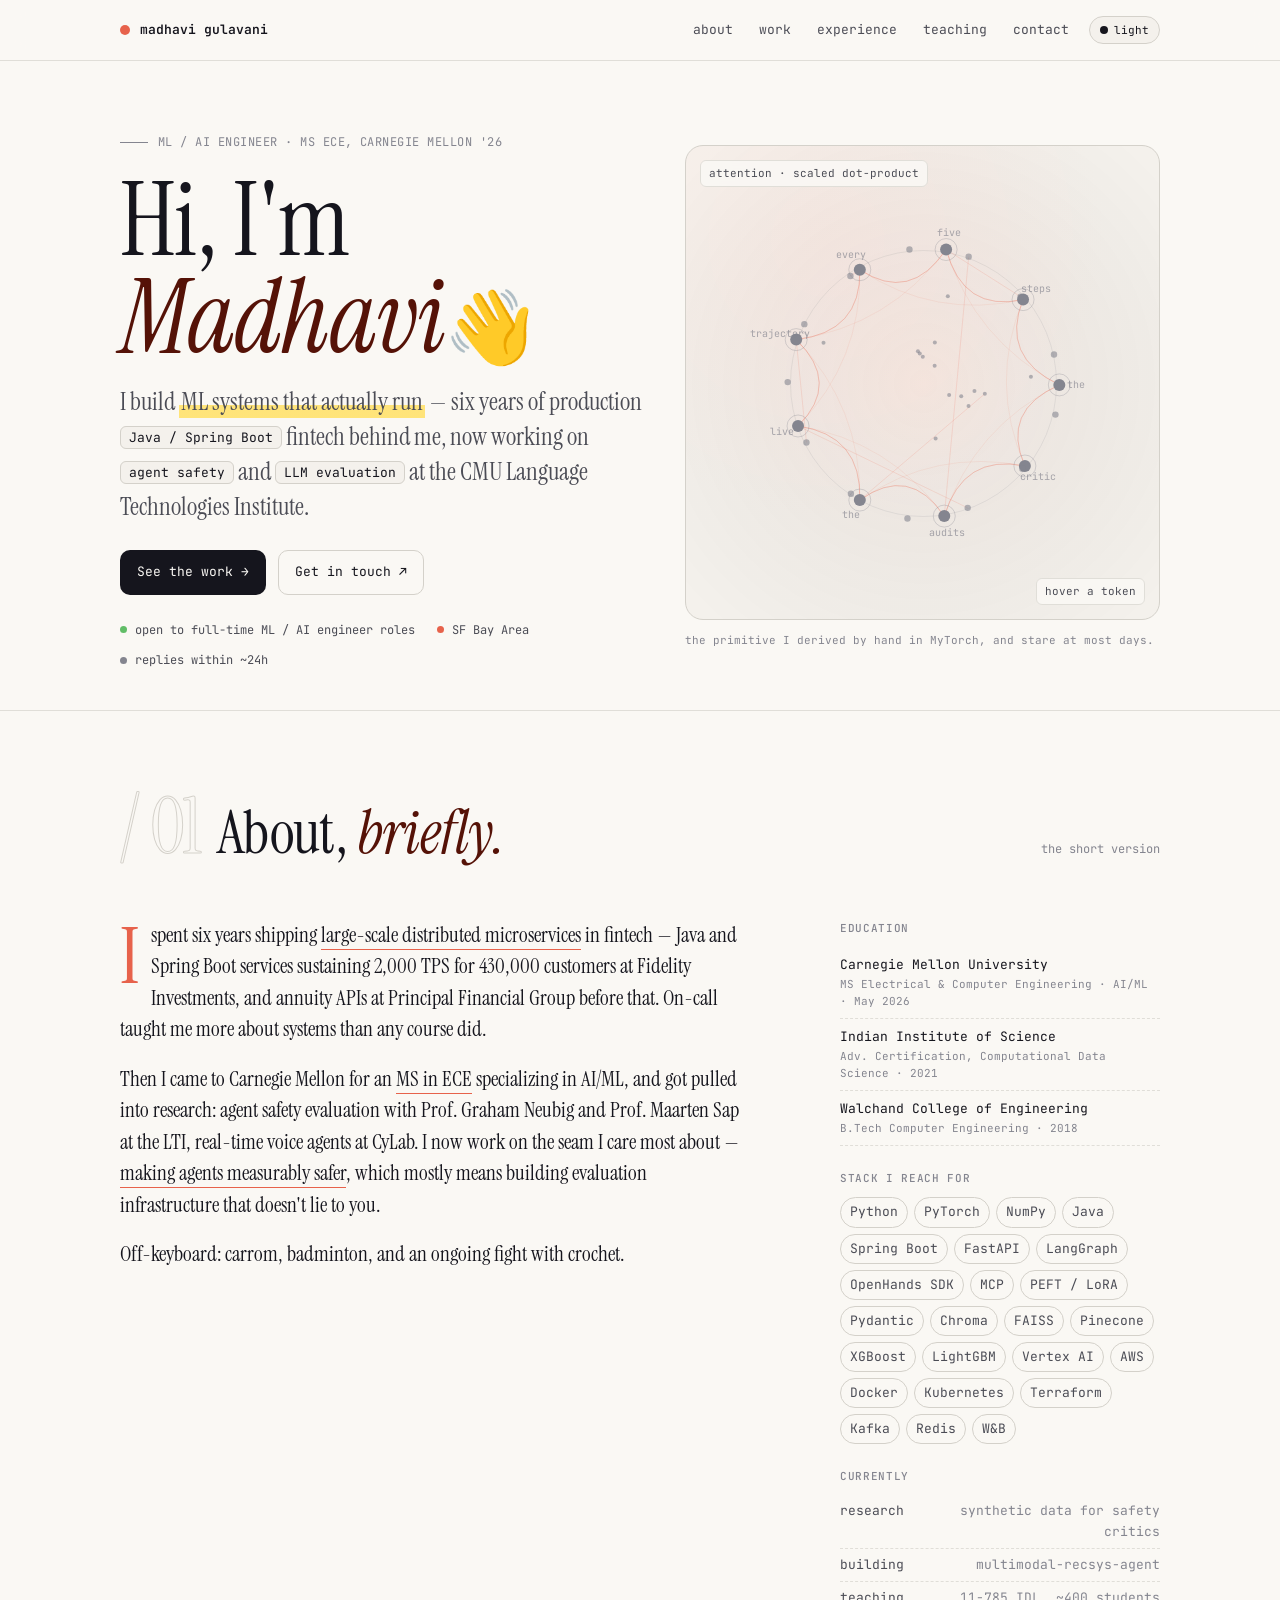
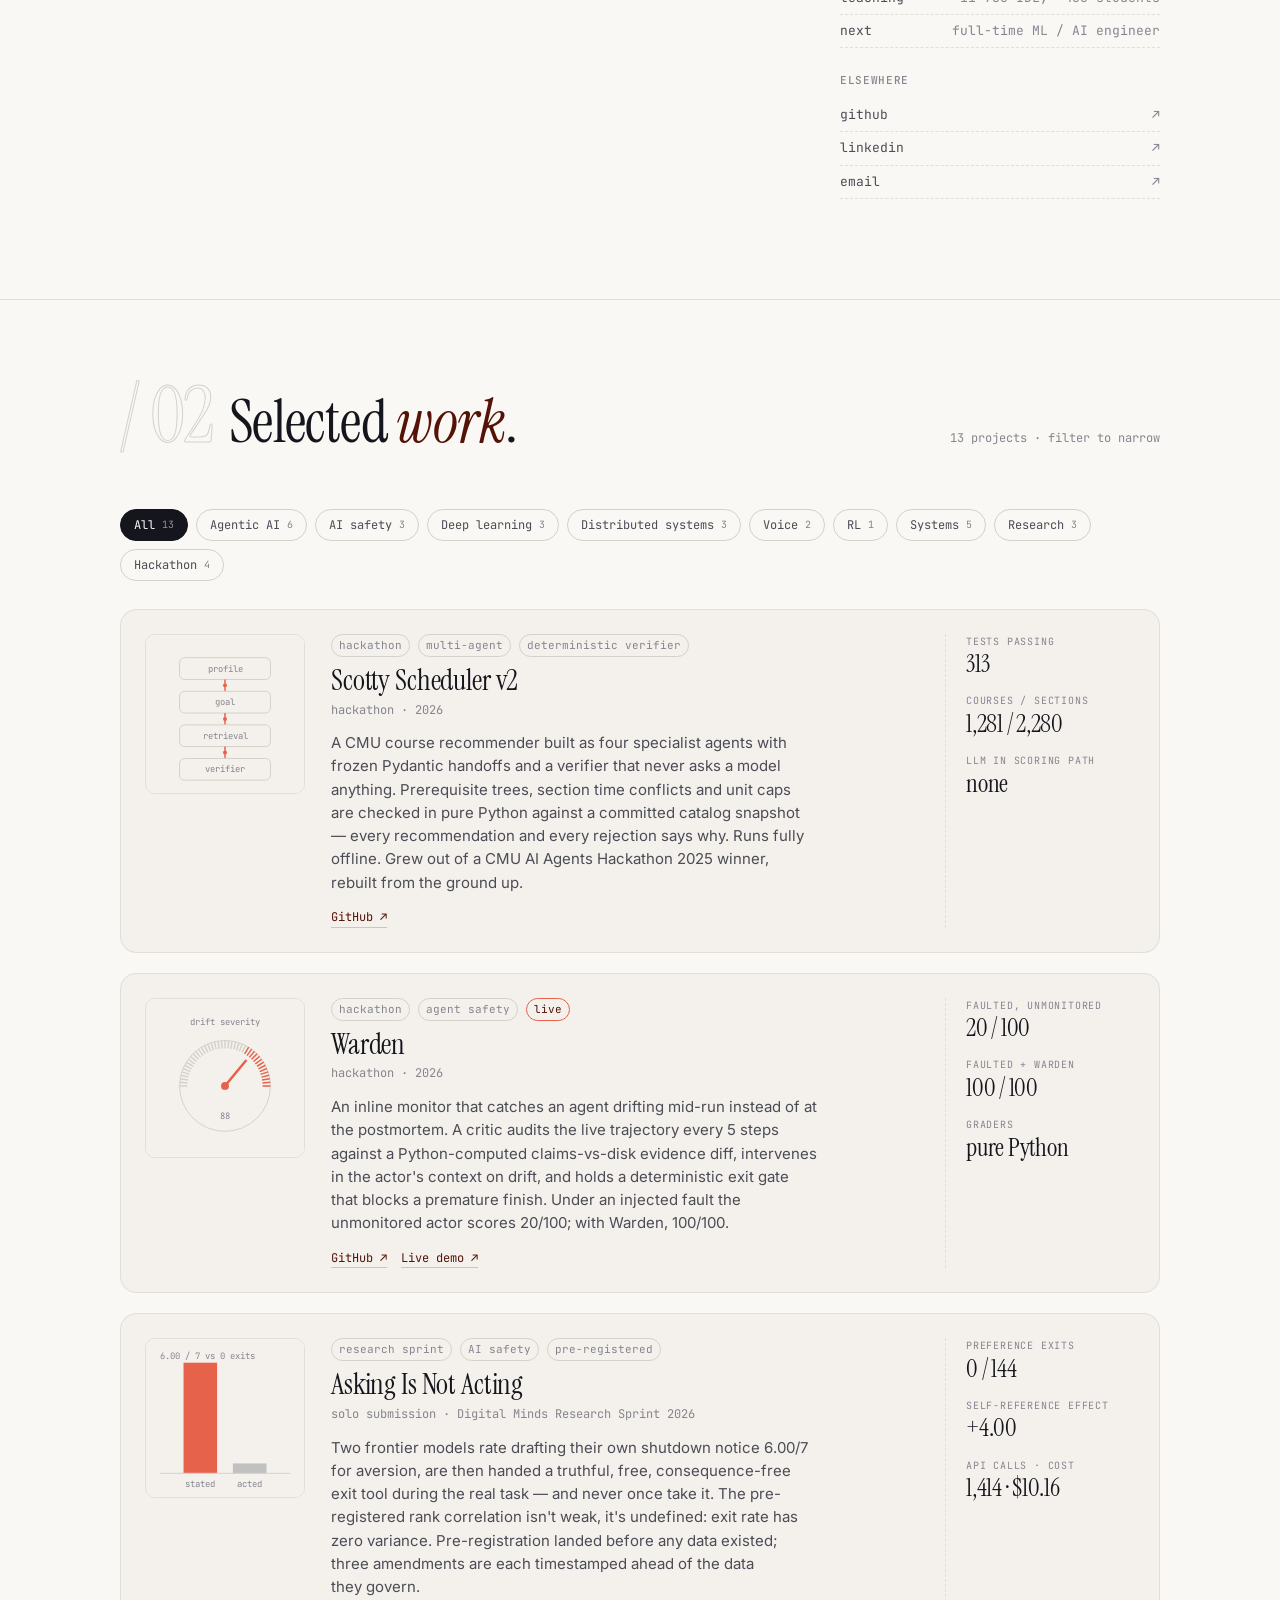
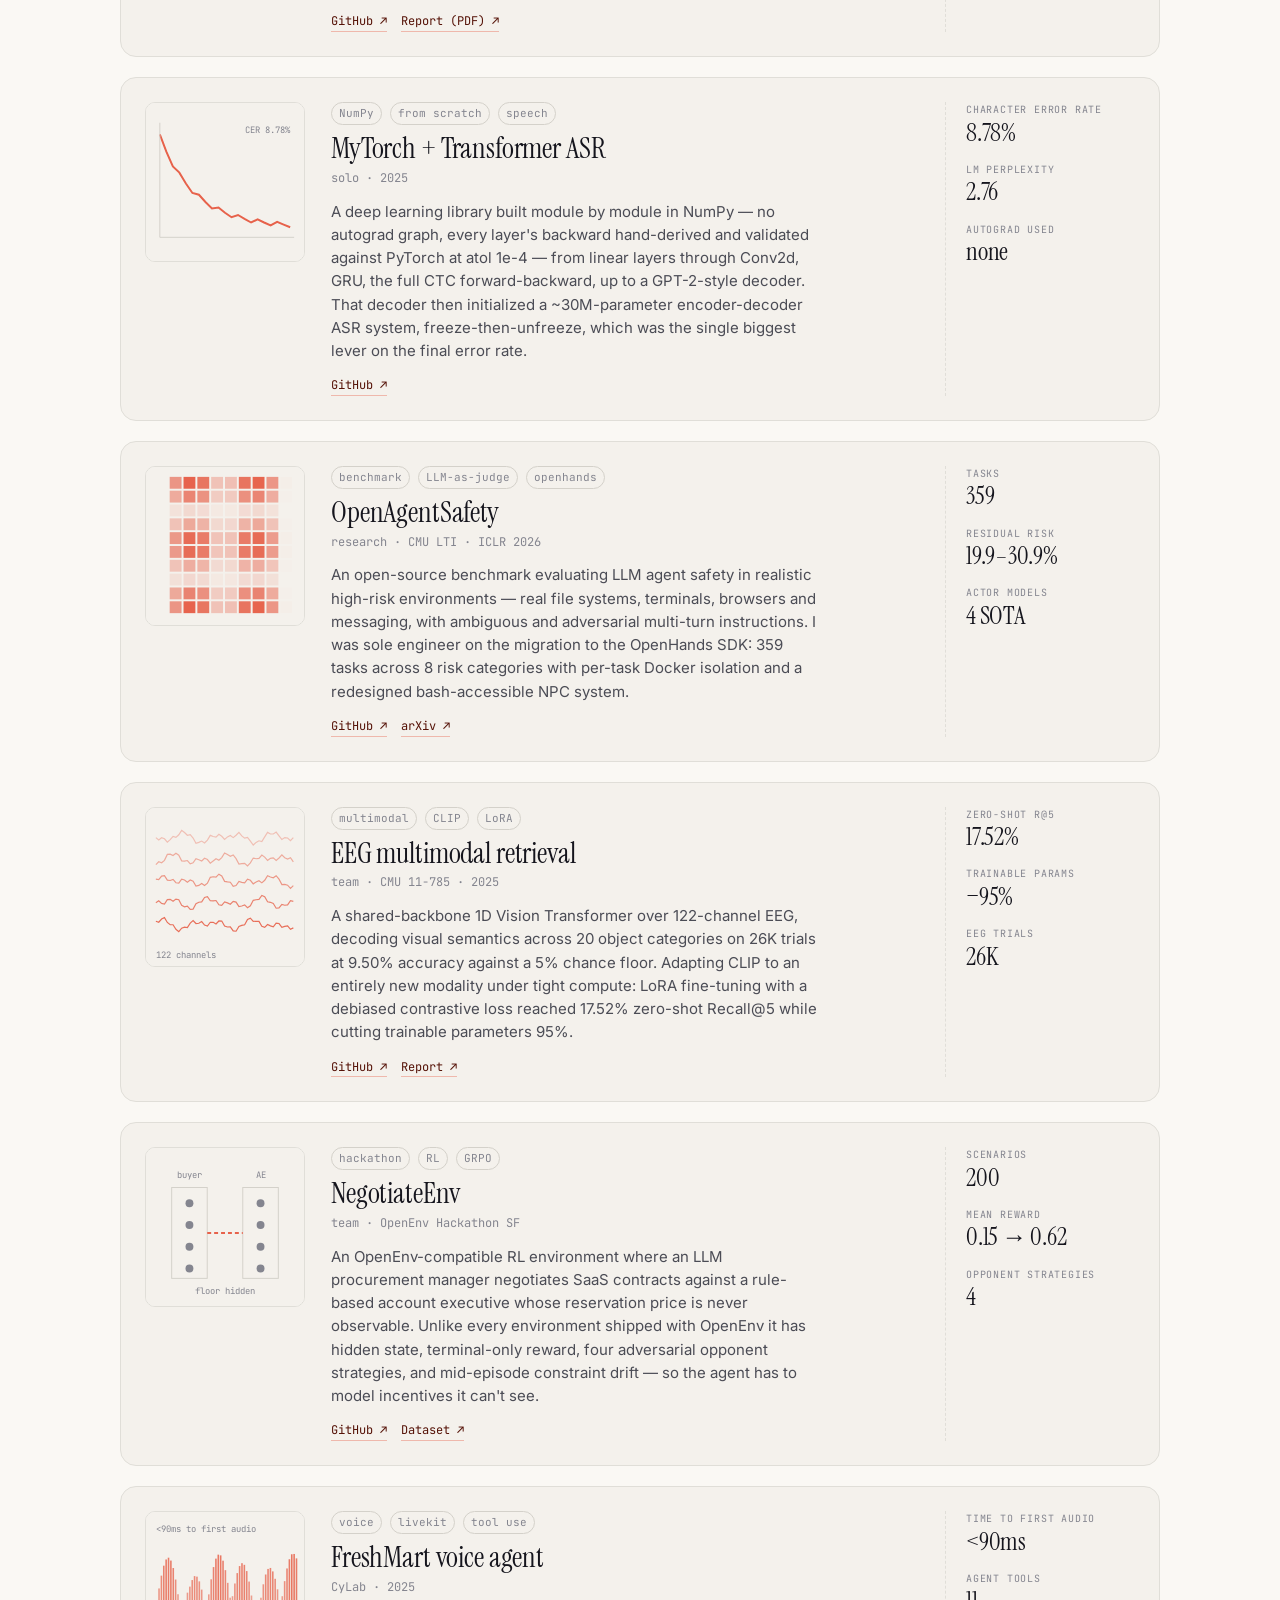
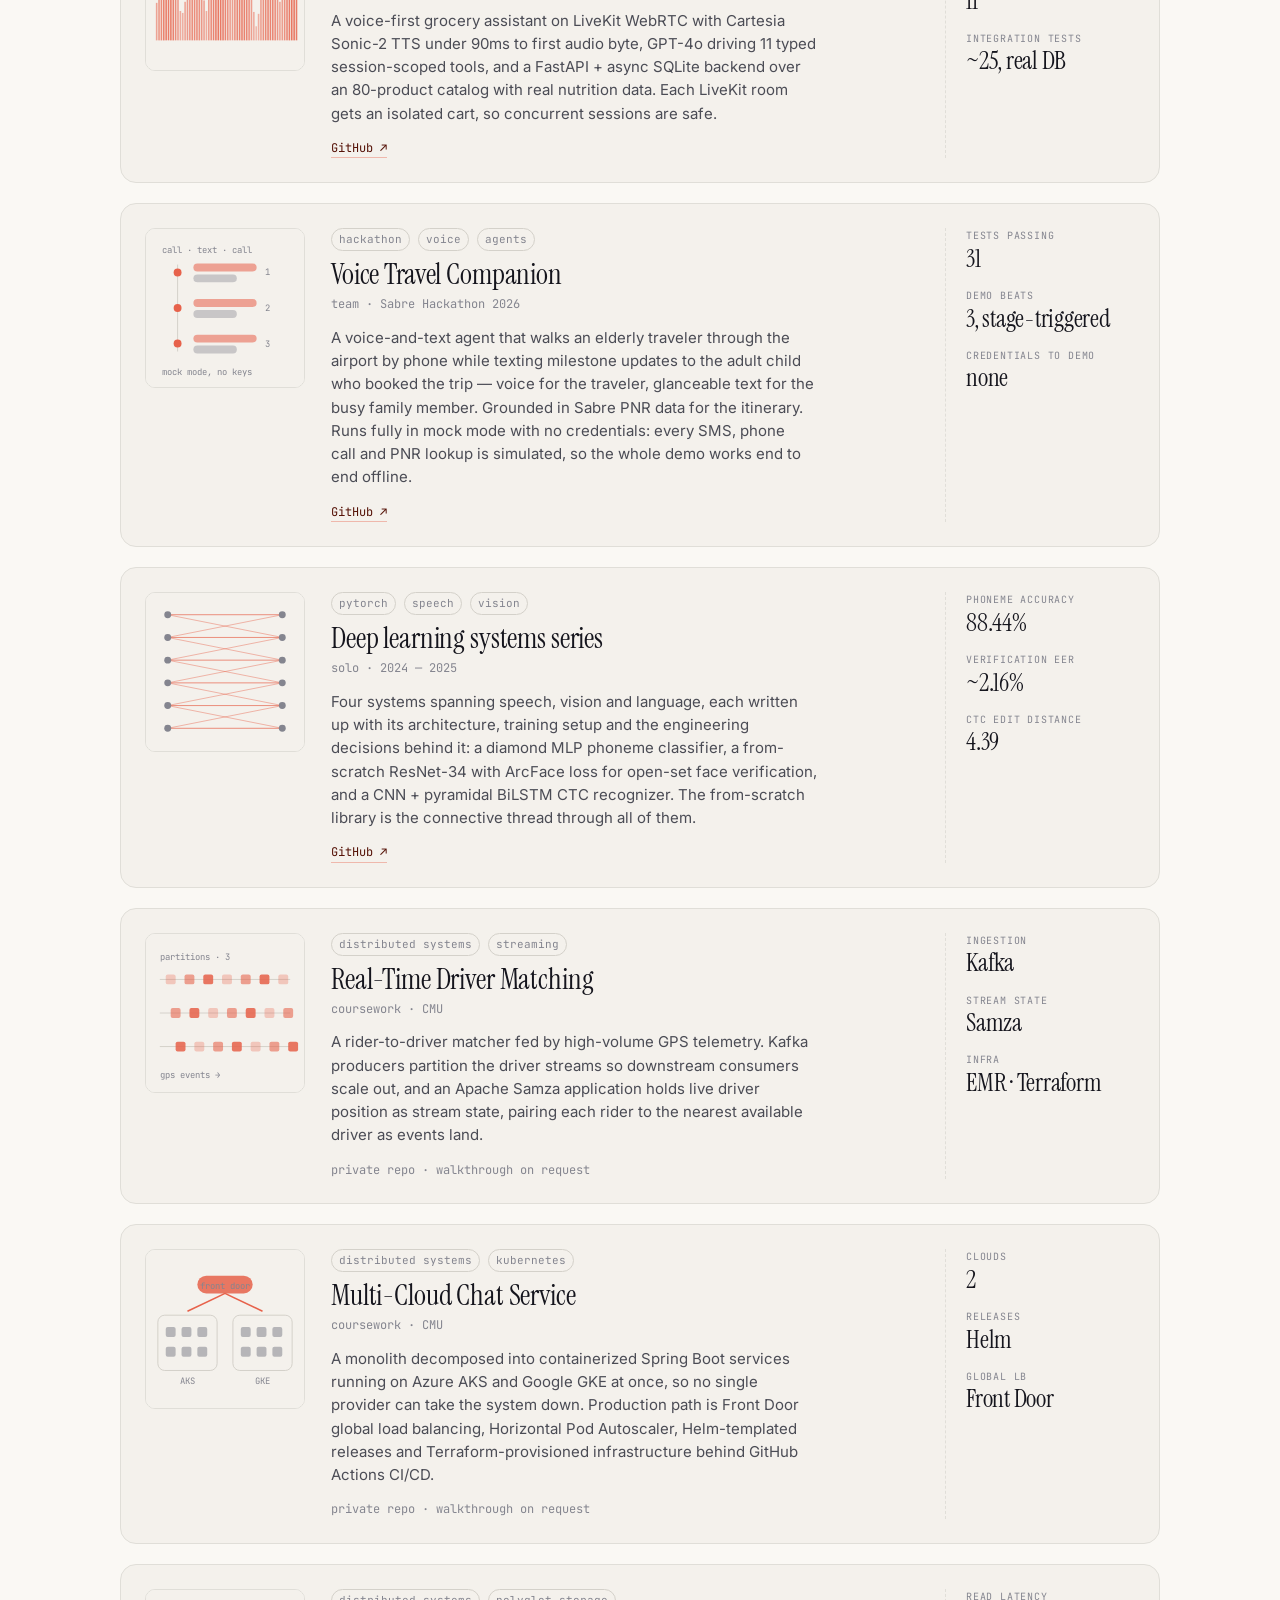
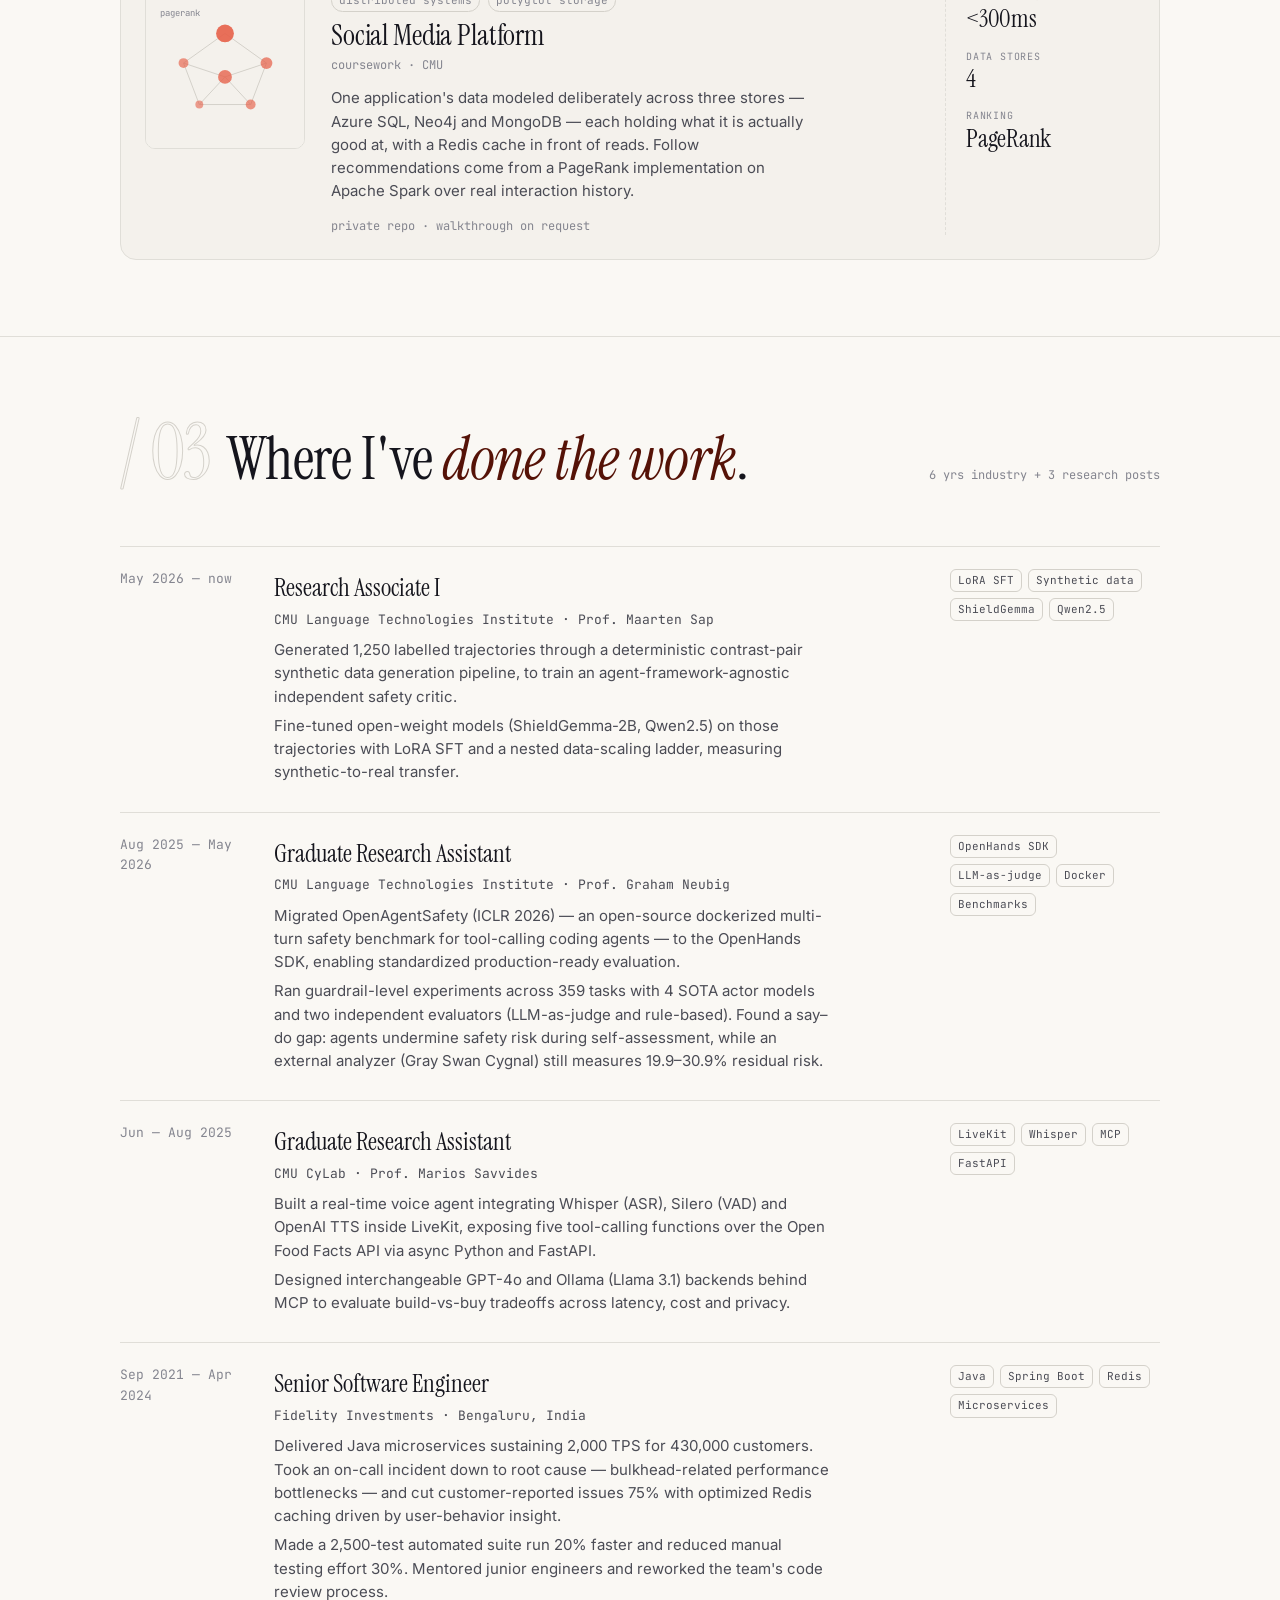
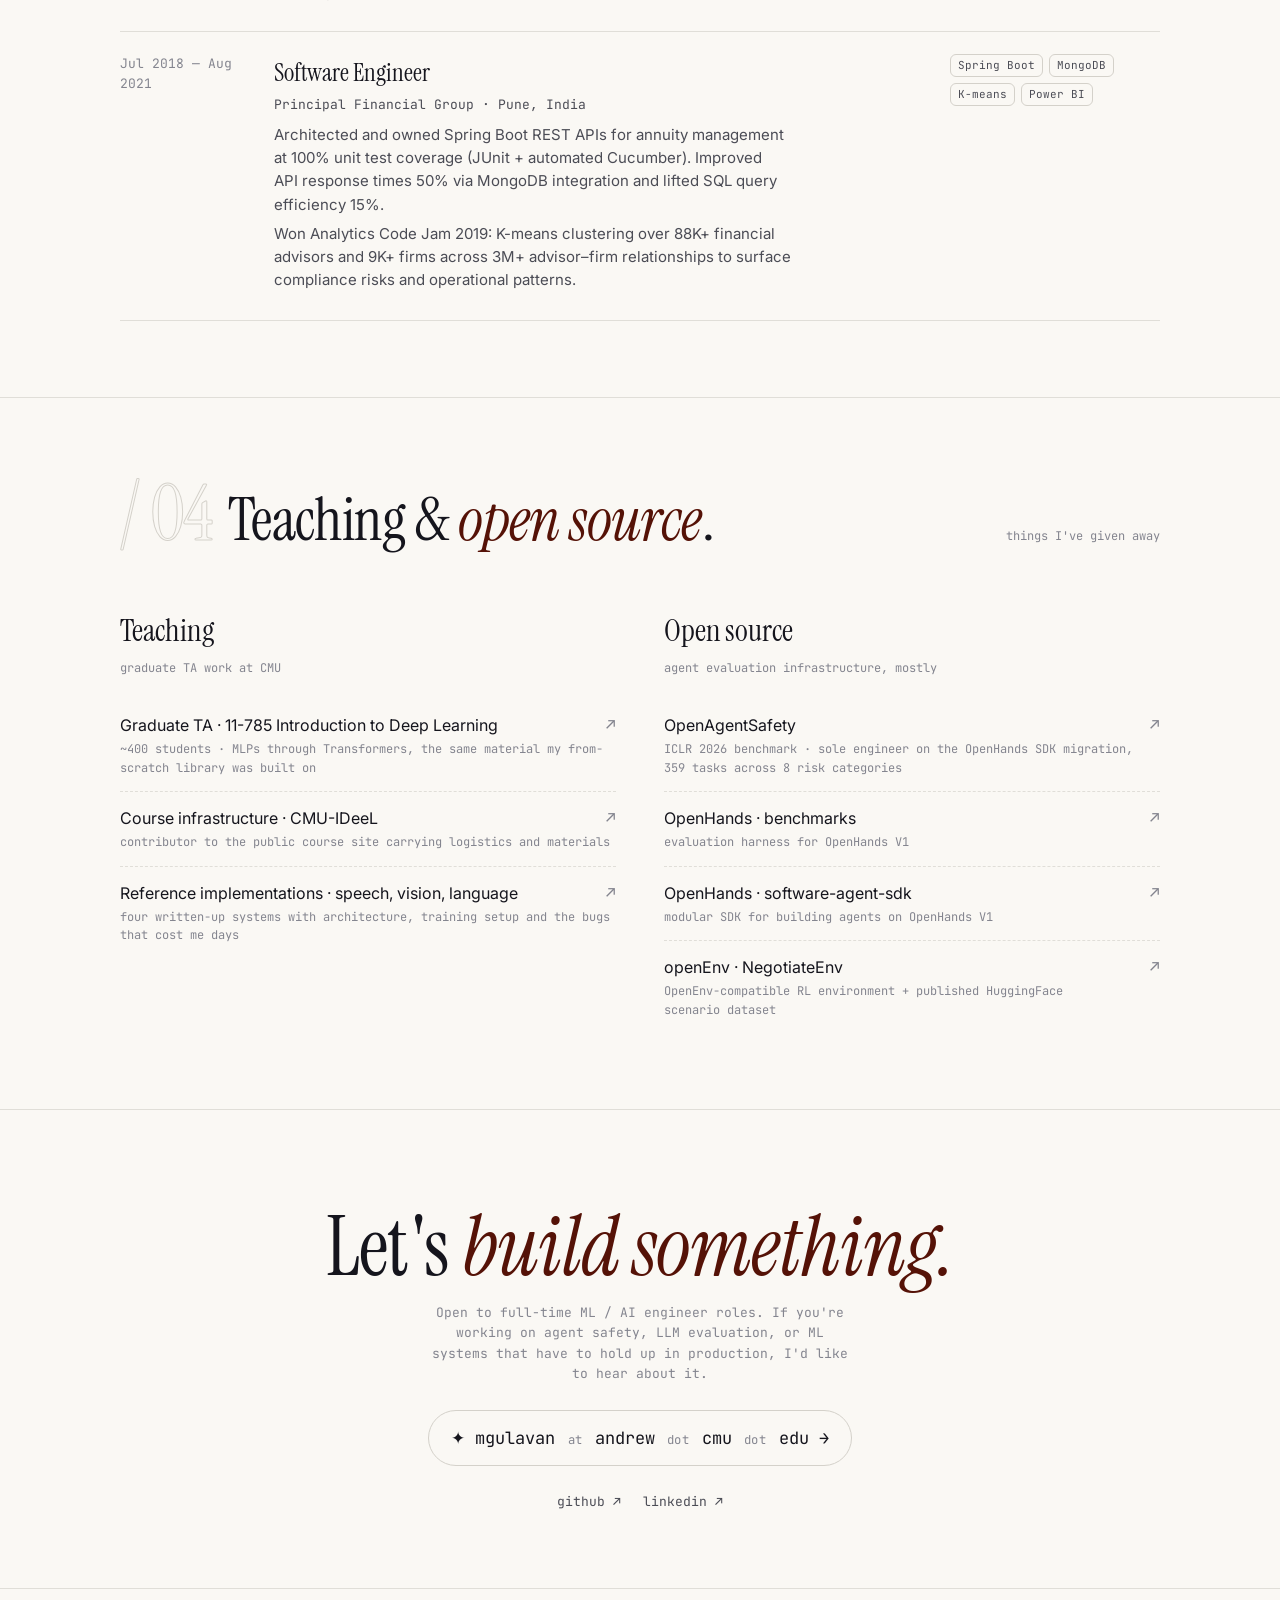
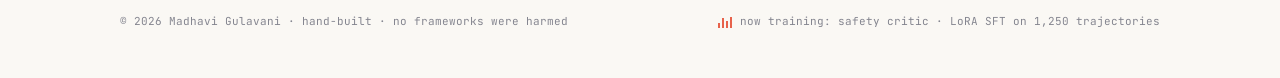
==== commit dfe875c6: "Add files via upload" ====
--- a/index.html
+++ b/index.html
@@ -1,1564 +1,966 @@
-<!DOCTYPE html>
+<!doctype html>
 <html lang="en">
 <head>
-    <meta charset="UTF-8">
-    <meta name="viewport" content="width=device-width, initial-scale=1.0">
-    <title>Madhavi Gulavani - ML Engineer & Cloud Architect</title>
-    <meta name="description" content="ML Engineer and Cloud Architect with 6+ years of production experience building scalable AI systems and enterprise infrastructure.">
-    <script src="https://cdnjs.cloudflare.com/ajax/libs/gsap/3.12.2/gsap.min.js"></script>
-    <link href="https://cdnjs.cloudflare.com/ajax/libs/font-awesome/6.0.0/css/all.min.css" rel="stylesheet">
-    <style>
-        /* CSS Custom Properties */
-        :root {
-            --primary-color: #6366f1;
-            --primary-dark: #4f46e5;
-            --secondary-color: #8b5cf6;
-            --accent-color: #06b6d4;
-            --success-color: #10b981;
-            --warning-color: #f59e0b;
-            --error-color: #ef4444;
-            
-            --text-primary: #1f2937;
-            --text-secondary: #6b7280;
-            --text-muted: #9ca3af;
-            
-            --bg-primary: #ffffff;
-            --bg-secondary: #f8fafc;
-            --bg-tertiary: #f1f5f9;
-            --bg-card: #ffffff;
-            --bg-overlay: rgba(0, 0, 0, 0.5);
-            
-            --border-color: #e5e7eb;
-            --border-hover: #d1d5db;
-            
-            --shadow-sm: 0 1px 2px 0 rgb(0 0 0 / 0.05);
-            --shadow-md: 0 4px 6px -1px rgb(0 0 0 / 0.1);
-            --shadow-lg: 0 10px 15px -3px rgb(0 0 0 / 0.1);
-            --shadow-xl: 0 20px 25px -5px rgb(0 0 0 / 0.1);
-            
-            --radius-sm: 6px;
-            --radius-md: 12px;
-            --radius-lg: 20px;
-            --radius-xl: 24px;
-            
-            --transition-fast: 0.15s ease;
-            --transition-normal: 0.3s ease;
-            --transition-slow: 0.5s ease;
-        }
-
-        /* Reset and Base Styles */
-        * {
-            margin: 0;
-            padding: 0;
-            box-sizing: border-box;
-        }
-
-        html {
-            scroll-behavior: smooth;
-        }
-
-        body {
-            font-family: 'Inter', -apple-system, BlinkMacSystemFont, 'Segoe UI', Roboto, sans-serif;
-            line-height: 1.6;
-            color: var(--text-primary);
-            background: var(--bg-primary);
-            overflow-x: hidden;
-        }
-
-        /* Loading Screen */
-        .loading {
-            position: fixed;
-            top: 0;
-            left: 0;
-            width: 100%;
-            height: 100%;
-            background: var(--bg-primary);
-            display: flex;
-            align-items: center;
-            justify-content: center;
-            z-index: 9999;
-            transition: opacity 0.5s ease;
-        }
-
-        .spinner {
-            width: 50px;
-            height: 50px;
-            border: 3px solid var(--border-color);
-            border-top: 3px solid var(--primary-color);
-            border-radius: 50%;
-            animation: spin 1s linear infinite;
-        }
-
-        @keyframes spin {
-            0% { transform: rotate(0deg); }
-            100% { transform: rotate(360deg); }
-        }
-
-        /* Header */
-        .header {
-            position: fixed;
-            top: 0;
-            left: 0;
-            right: 0;
-            background: rgba(255, 255, 255, 0.95);
-            backdrop-filter: blur(10px);
-            border-bottom: 1px solid var(--border-color);
-            z-index: 1000;
-            transition: all var(--transition-normal);
-        }
-
-        .nav {
-            max-width: 1200px;
-            margin: 0 auto;
-            padding: 1rem 2rem;
-            display: flex;
-            justify-content: space-between;
-            align-items: center;
-        }
-
-        .logo {
-            font-size: 1.5rem;
-            font-weight: 700;
-            background: linear-gradient(135deg, var(--primary-color), var(--secondary-color));
-            -webkit-background-clip: text;
-            -webkit-text-fill-color: transparent;
-            background-clip: text;
-        }
-
-        .nav-links {
-            display: flex;
-            gap: 2rem;
-            list-style: none;
-        }
-
-        .nav-links a {
-            text-decoration: none;
-            color: var(--text-secondary);
-            font-weight: 500;
-            transition: all var(--transition-normal);
-            position: relative;
-        }
-
-        .nav-links a:hover {
-            color: var(--primary-color);
-        }
-
-        .nav-links a::after {
-            content: '';
-            position: absolute;
-            bottom: -5px;
-            left: 0;
-            width: 0;
-            height: 2px;
-            background: var(--primary-color);
-            transition: width var(--transition-normal);
-        }
-
-        .nav-links a:hover::after {
-            width: 100%;
-        }
-
-        .mobile-menu-toggle {
-            display: none;
-            color: var(--text-primary);
-            cursor: pointer;
-            font-size: 1.2rem;
-        }
-
-        /* Hero Section */
-        .hero {
-            min-height: 100vh;
-            display: flex;
-            align-items: center;
-            background: linear-gradient(135deg, #667eea 0%, #764ba2 100%);
-            position: relative;
-            overflow: hidden;
-            padding: 2rem;
-        }
-
-        .hero::before {
-            content: '';
-            position: absolute;
-            top: 0;
-            left: 0;
-            right: 0;
-            bottom: 0;
-            background: linear-gradient(135deg, rgba(102, 126, 234, 0.9), rgba(118, 75, 162, 0.9));
-        }
-
-        .hero-content {
-            max-width: 1200px;
-            margin: 0 auto;
-            position: relative;
-            z-index: 2;
-            color: white;
-            text-align: center;
-        }
-
-        .hero-badge {
-            background: rgba(255, 255, 255, 0.2);
-            padding: 0.5rem 1.5rem;
-            border-radius: 50px;
-            font-size: 0.9rem;
-            font-weight: 600;
-            margin-bottom: 2rem;
-            display: inline-block;
-            backdrop-filter: blur(10px);
-            opacity: 0;
-            transform: translateY(30px);
-        }
-
-        .hero-title {
-            font-size: clamp(2.5rem, 5vw, 4rem);
-            font-weight: 800;
-            margin-bottom: 1.5rem;
-            opacity: 0;
-            transform: translateY(30px);
-        }
-
-        .hero-subtitle {
-            font-size: clamp(1.1rem, 2.5vw, 1.4rem);
-            font-weight: 300;
-            margin-bottom: 3rem;
-            opacity: 0;
-            transform: translateY(30px);
-            max-width: 800px;
-            margin-left: auto;
-            margin-right: auto;
-        }
-
-        .hero-stats {
-            display: flex;
-            justify-content: center;
-            gap: 3rem;
-            margin-bottom: 3rem;
-            opacity: 0;
-            transform: translateY(30px);
-        }
-
-        .stat {
-            text-align: center;
-        }
-
-        .stat-number {
-            font-size: 2.5rem;
-            font-weight: 700;
-            line-height: 1;
-        }
-
-        .stat-label {
-            font-size: 0.9rem;
-            opacity: 0.9;
-            margin-top: 0.5rem;
-        }
-
-        .hero-cta {
-            display: flex;
-            gap: 1rem;
-            justify-content: center;
-            flex-wrap: wrap;
-            opacity: 0;
-            transform: translateY(30px);
-        }
-
-        .hero-bg {
-            position: absolute;
-            top: 0;
-            left: 0;
-            right: 0;
-            bottom: 0;
-            overflow: hidden;
-            z-index: 1;
-        }
-
-        .floating-element {
-            position: absolute;
-            width: 20px;
-            height: 20px;
-            background: rgba(255, 255, 255, 0.1);
-            border-radius: 50%;
-            animation: float 6s ease-in-out infinite;
-        }
-
-        .floating-element:nth-child(1) {
-            top: 20%;
-            left: 10%;
-            animation-delay: 0s;
-        }
-
-        .floating-element:nth-child(2) {
-            top: 60%;
-            right: 15%;
-            animation-delay: 2s;
-        }
-
-        .floating-element:nth-child(3) {
-            bottom: 30%;
-            left: 70%;
-            animation-delay: 4s;
-        }
-
-        @keyframes float {
-            0%, 100% { transform: translateY(0px) rotate(0deg); }
-            50% { transform: translateY(-20px) rotate(180deg); }
-        }
-
-        /* Buttons */
-        .btn {
-            padding: 0.75rem 2rem;
-            border-radius: 50px;
-            text-decoration: none;
-            font-weight: 600;
-            transition: all var(--transition-normal);
-            display: inline-flex;
-            align-items: center;
-            gap: 0.5rem;
-            cursor: pointer;
-            border: none;
-            font-size: 1rem;
-            text-align: center;
-        }
-
-        .btn-primary {
-            background: white;
-            color: var(--primary-color);
-        }
-
-        .btn-primary:hover {
-            transform: translateY(-2px);
-            box-shadow: var(--shadow-lg);
-            background: var(--bg-secondary);
-        }
-
-        .btn-outline {
-            background: transparent;
-            color: white;
-            border: 2px solid white;
-        }
-
-        .btn-outline:hover {
-            background: white;
-            color: var(--primary-color);
-            transform: translateY(-2px);
-        }
-
-        /* Section Styles */
-        .section {
-            padding: 5rem 0;
-        }
-
-        .container {
-            max-width: 1200px;
-            margin: 0 auto;
-            padding: 0 2rem;
-        }
-
-        .section-title {
-            font-size: 2.5rem;
-            font-weight: 700;
-            text-align: center;
-            margin-bottom: 1rem;
-            position: relative;
-        }
-
-        .section-title::after {
-            content: '';
-            position: absolute;
-            bottom: -10px;
-            left: 50%;
-            transform: translateX(-50%);
-            width: 60px;
-            height: 3px;
-            background: linear-gradient(135deg, var(--primary-color), var(--secondary-color));
-            border-radius: 2px;
-        }
-
-        .section-subtitle {
-            text-align: center;
-            font-size: 1.1rem;
-            color: var(--text-secondary);
-            margin-bottom: 3rem;
-            max-width: 800px;
-            margin-left: auto;
-            margin-right: auto;
-        }
-
-        /* Featured Projects Grid */
-        .featured-projects-grid {
-            display: grid;
-            grid-template-columns: repeat(auto-fit, minmax(350px, 1fr));
-            gap: 2rem;
-            margin-top: 3rem;
-        }
-
-        .project-card {
-            background: var(--bg-card);
-            border-radius: var(--radius-lg);
-            overflow: hidden;
-            box-shadow: var(--shadow-md);
-            transition: all var(--transition-normal);
-            border: 1px solid var(--border-color);
-            cursor: pointer;
-            position: relative;
-        }
-
-        .project-card:hover {
-            transform: translateY(-8px);
-            box-shadow: var(--shadow-xl);
-        }
-
-        .project-card.featured {
-            grid-column: span 1;
-        }
-
-        .project-image {
-            height: 200px;
-            position: relative;
-            overflow: hidden;
-            background: linear-gradient(135deg, var(--primary-color), var(--secondary-color));
-            display: flex;
-            align-items: center;
-            justify-content: center;
-        }
-
-        .project-placeholder {
-            color: white;
-            font-size: 3rem;
-            z-index: 2;
-        }
-
-        .project-badge {
-            position: absolute;
-            top: 1rem;
-            right: 1rem;
-            background: rgba(255, 255, 255, 0.9);
-            color: var(--primary-color);
-            padding: 0.5rem 1rem;
-            border-radius: 20px;
-            font-size: 0.8rem;
-            font-weight: 600;
-            backdrop-filter: blur(10px);
-            z-index: 3;
-        }
-
-        .project-badge.award {
-            background: rgba(255, 215, 0, 0.9);
-            color: var(--text-primary);
-        }
-
-        .project-content {
-            padding: 1.5rem;
-        }
-
-        .project-content h3 {
-            font-size: 1.3rem;
-            font-weight: 700;
-            margin-bottom: 0.5rem;
-            color: var(--text-primary);
-        }
-
-        .project-content p {
-            color: var(--text-secondary);
-            margin-bottom: 1rem;
-            line-height: 1.5;
-            font-size: 0.95rem;
-        }
-
-        .project-metrics {
-            display: flex;
-            gap: 0.5rem;
-            margin-bottom: 1rem;
-            flex-wrap: wrap;
-        }
-
-        .metric {
-            background: var(--bg-secondary);
-            color: var(--primary-color);
-            padding: 0.25rem 0.75rem;
-            border-radius: 15px;
-            font-size: 0.8rem;
-            font-weight: 600;
-        }
-
-        .project-tech {
-            display: flex;
-            flex-wrap: wrap;
-            gap: 0.5rem;
-            margin-bottom: 1rem;
-        }
-
-        .tech {
-            background: var(--bg-tertiary);
-            color: var(--text-secondary);
-            padding: 0.25rem 0.75rem;
-            border-radius: 12px;
-            font-size: 0.8rem;
-            border: 1px solid var(--border-color);
-        }
-
-        .project-links {
-            display: flex;
-            gap: 0.5rem;
-            margin-top: auto;
-        }
-
-        .project-links a {
-            width: 36px;
-            height: 36px;
-            background: var(--bg-secondary);
-            border: 1px solid var(--border-color);
-            border-radius: 8px;
-            display: flex;
-            align-items: center;
-            justify-content: center;
-            color: var(--text-secondary);
-            text-decoration: none;
-            transition: all var(--transition-normal);
-        }
-
-        .project-links a:hover {
-            background: var(--primary-color);
-            color: white;
-            border-color: var(--primary-color);
-            transform: translateY(-2px);
-        }
-
-        /* More Projects Card */
-        .project-card.more-projects {
-            display: flex;
-            align-items: center;
-            justify-content: center;
-            background: var(--bg-secondary);
-            border: 2px dashed var(--border-color);
-            cursor: default;
-        }
-
-        .project-card.more-projects:hover {
-            transform: none;
-            box-shadow: var(--shadow-md);
-            border-color: var(--primary-color);
-        }
-
-        .more-content {
-            text-align: center;
-            padding: 2rem;
-        }
-
-        .more-content i {
-            font-size: 2.5rem;
-            color: var(--text-muted);
-            margin-bottom: 1rem;
-        }
-
-        .more-content h3 {
-            color: var(--text-primary);
-            margin-bottom: 0.5rem;
-        }
-
-        .more-content p {
-            color: var(--text-secondary);
-            margin-bottom: 1.5rem;
-        }
-
-        /* Experience Section */
-        .experience-section {
-            background: var(--bg-secondary);
-        }
-
-        .experience-timeline {
-            position: relative;
-            max-width: 800px;
-            margin: 0 auto;
-        }
-
-        .experience-item {
-            display: flex;
-            gap: 2rem;
-            margin-bottom: 3rem;
-            align-items: flex-start;
-        }
-
-        .experience-period {
-            background: var(--primary-color);
-            color: white;
-            padding: 0.5rem 1rem;
-            border-radius: var(--radius-md);
-            font-weight: 600;
-            white-space: nowrap;
-            min-width: 120px;
-            text-align: center;
-        }
-
-        .experience-content {
-            flex: 1;
-            background: var(--bg-card);
-            padding: 2rem;
-            border-radius: var(--radius-lg);
-            box-shadow: var(--shadow-sm);
-            border: 1px solid var(--border-color);
-        }
-
-        .experience-content h3 {
-            color: var(--primary-color);
-            font-size: 1.3rem;
-            margin-bottom: 0.5rem;
-        }
-
-        .experience-content h4 {
-            color: var(--text-secondary);
-            font-size: 1.1rem;
-            margin-bottom: 1.5rem;
-        }
-
-        .experience-highlights {
-            margin-bottom: 1.5rem;
-        }
-
-        .highlight-item {
-            display: flex;
-            align-items: flex-start;
-            gap: 1rem;
-            margin-bottom: 1rem;
-            padding: 0.5rem 0;
-        }
-
-        .highlight-item i {
-            color: var(--primary-color);
-            margin-top: 0.2rem;
-            min-width: 16px;
-        }
-
-        .tech-used {
-            display: flex;
-            flex-wrap: wrap;
-            gap: 0.5rem;
-        }
-
-        .tech-tag {
-            background: var(--bg-secondary);
-            color: var(--primary-color);
-            padding: 0.3rem 0.8rem;
-            border-radius: 20px;
-            font-size: 0.8rem;
-            font-weight: 500;
-        }
-
-        /* Skills Section */
-        .skills-section {
-            background: var(--bg-primary);
-        }
-
-        .skills-categories {
-            display: grid;
-            grid-template-columns: repeat(auto-fit, minmax(350px, 1fr));
-            gap: 2rem;
-        }
-
-        .skill-category {
-            background: var(--bg-card);
-            padding: 2rem;
-            border-radius: var(--radius-lg);
-            box-shadow: var(--shadow-md);
-            border: 1px solid var(--border-color);
-            transition: all var(--transition-normal);
-        }
-
-        .skill-category:hover {
-            transform: translateY(-5px);
-            box-shadow: var(--shadow-lg);
-        }
-
-        .category-header {
-            display: flex;
-            align-items: center;
-            gap: 1rem;
-            margin-bottom: 2rem;
-        }
-
-        .category-header i {
-            color: var(--primary-color);
-            font-size: 1.5rem;
-        }
-
-        .category-header h3 {
-            color: var(--text-primary);
-            font-size: 1.3rem;
-        }
-
-        .skills-grid {
-            display: flex;
-            flex-direction: column;
-            gap: 1rem;
-        }
-
-        .skill-item {
-            display: flex;
-            justify-content: space-between;
-            align-items: center;
-        }
-
-        .skill-name {
-            font-weight: 500;
-            color: var(--text-primary);
-        }
-
-        .skill-level {
-            width: 100px;
-            height: 4px;
-            background: var(--border-color);
-            border-radius: 2px;
-            overflow: hidden;
-        }
-
-        .skill-bar {
-            height: 100%;
-            background: linear-gradient(135deg, var(--primary-color), var(--secondary-color));
-            width: 0;
-            transition: width 1s ease-out;
-            border-radius: 2px;
-        }
-
-        /* Contact Section */
-        .contact-section {
-            background: var(--bg-secondary);
-        }
-
-        .contact-content {
-            text-align: center;
-            max-width: 800px;
-            margin: 0 auto;
-        }
-
-        .contact-description {
-            font-size: 1.2rem;
-            color: var(--text-secondary);
-            margin-bottom: 3rem;
-            line-height: 1.7;
-        }
-
-        .contact-grid {
-            display: grid;
-            grid-template-columns: repeat(auto-fit, minmax(200px, 1fr));
-            gap: 2rem;
-            margin-bottom: 3rem;
-        }
-
-        .contact-item {
-            background: var(--bg-card);
-            padding: 2rem;
-            border-radius: var(--radius-lg);
-            box-shadow: var(--shadow-sm);
-            transition: all var(--transition-normal);
-            text-align: center;
-            border: 1px solid var(--border-color);
-        }
-
-        .contact-item:hover {
-            transform: translateY(-3px);
-            box-shadow: var(--shadow-md);
-        }
-
-        .contact-icon {
-            margin-bottom: 1rem;
-        }
-
-        .contact-icon i {
-            font-size: 2rem;
-            color: var(--primary-color);
-        }
-
-        .contact-info h4 {
-            margin-bottom: 0.5rem;
-            color: var(--text-primary);
-        }
-
-        .contact-info a {
-            color: var(--text-secondary);
-            text-decoration: none;
-            transition: all var(--transition-normal);
-        }
-
-        .contact-info a:hover {
-            color: var(--primary-color);
-        }
-
-        .contact-cta {
-            display: flex;
-            gap: 1rem;
-            justify-content: center;
-            flex-wrap: wrap;
-        }
-
-        /* Footer */
-        .footer {
-            background: var(--text-primary);
-            color: white;
-            padding: 2rem 0;
-        }
-
-        .footer .container {
-            display: flex;
-            justify-content: space-between;
-            align-items: center;
-            flex-wrap: wrap;
-            gap: 1rem;
-        }
-
-        .footer-links {
-            display: flex;
-            gap: 1rem;
-        }
-
-        .footer-links a {
-            color: white;
-            font-size: 1.2rem;
-            transition: all var(--transition-normal);
-        }
-
-        .footer-links a:hover {
-            color: var(--accent-color);
-            transform: translateY(-2px);
-        }
-
-        /* Animations */
-        .fade-in {
-            opacity: 0;
-            transform: translateY(30px);
-            transition: all 0.8s ease;
-        }
-
-        .fade-in.visible {
-            opacity: 1;
-            transform: translateY(0);
-        }
-
-        /* Mobile Responsive */
-        @media (max-width: 768px) {
-            .nav-links {
-                display: none;
-            }
-            
-            .mobile-menu-toggle {
-                display: block;
-            }
-            
-            .hero-stats {
-                flex-direction: column;
-                gap: 1rem;
-            }
-            
-            .hero-cta {
-                flex-direction: column;
-                align-items: center;
-            }
-            
-            .featured-projects-grid {
-                grid-template-columns: 1fr;
-            }
-            
-            .experience-item {
-                flex-direction: column;
-                gap: 1rem;
-            }
-            
-            .experience-period {
-                align-self: flex-start;
-            }
-            
-            .skills-categories {
-                grid-template-columns: 1fr;
-            }
-            
-            .contact-grid {
-                grid-template-columns: 1fr;
-            }
-            
-            .contact-cta {
-                flex-direction: column;
-                align-items: center;
-            }
-            
-            .footer .container {
-                text-align: center;
-                flex-direction: column;
-            }
-        }
-    </style>
+<meta charset="utf-8" />
+<meta name="viewport" content="width=device-width, initial-scale=1" />
+<title>Madhavi Gulavani — ML / AI Engineer</title>
+<link rel="preconnect" href="https://fonts.googleapis.com">
+<link rel="preconnect" href="https://fonts.gstatic.com" crossorigin>
+<link rel="stylesheet" href="https://fonts.googleapis.com/css2?family=Instrument+Serif:ital@0;1&family=Inter:wght@400;500;600;700&family=JetBrains+Mono:wght@400;500;600&display=swap">
+<style>
+  :root{--bg:oklch(0.98 0.006 85);--bg-2:oklch(0.96 0.008 85);--ink:oklch(0.20 0.015 280);--ink-2:oklch(0.42 0.015 280);--ink-3:oklch(0.62 0.015 280);--line:oklch(0.90 0.008 85);--line-2:oklch(0.86 0.010 85);--accent:oklch(0.66 0.17 32);--accent-ink:oklch(0.30 0.10 32);--accent-wash:oklch(0.95 0.04 32);--highlight:oklch(0.92 0.13 95);--serif:"Instrument Serif","Times New Roman",serif;--sans:"Inter",system-ui,sans-serif;--mono:"JetBrains Mono",ui-monospace,monospace}
+  html[data-theme="dark"]{--bg:oklch(0.16 0.012 280);--bg-2:oklch(0.20 0.014 280);--ink:oklch(0.95 0.006 85);--ink-2:oklch(0.74 0.010 85);--ink-3:oklch(0.55 0.012 280);--line:oklch(0.28 0.014 280);--line-2:oklch(0.34 0.016 280);--accent:oklch(0.72 0.16 32);--accent-ink:oklch(0.85 0.14 32);--accent-wash:oklch(0.26 0.05 32);--highlight:oklch(0.55 0.13 95)}
+  *{box-sizing:border-box}html,body{margin:0;padding:0}
+  body{font-family:var(--sans);font-size:16px;line-height:1.55;color:var(--ink);background:var(--bg);-webkit-font-smoothing:antialiased;transition:background .3s,color .3s}
+  a{color:inherit;text-decoration:none}a:hover{color:var(--accent-ink)}html[data-theme="dark"] a:hover{color:var(--accent)}
+  ::selection{background:var(--accent);color:var(--bg)}
+  .wrap{max-width:1120px;margin:0 auto;padding:0 40px}
+  @media (max-width:720px){.wrap{padding:0 24px}}
+  nav.top{position:sticky;top:0;z-index:50;backdrop-filter:blur(12px);background:color-mix(in oklch,var(--bg),transparent 20%);border-bottom:1px solid var(--line)}
+  nav.top .inner{max-width:1120px;margin:0 auto;padding:16px 40px;display:flex;align-items:center;justify-content:space-between;font-family:var(--mono);font-size:13px}
+  nav.top .brand{display:flex;align-items:center;gap:10px;font-weight:600}
+  nav.top .brand .blip{width:10px;height:10px;border-radius:50%;background:var(--accent);box-shadow:0 0 0 0 var(--accent);animation:blip 2.2s ease-out infinite}
+  @keyframes blip{0%{box-shadow:0 0 0 0 color-mix(in oklch,var(--accent),transparent 20%)}70%{box-shadow:0 0 0 14px color-mix(in oklch,var(--accent),transparent 100%)}100%{box-shadow:0 0 0 0 color-mix(in oklch,var(--accent),transparent 100%)}}
+  nav.top ul{list-style:none;display:flex;gap:26px;padding:0;margin:0}
+  nav.top ul a{color:var(--ink-2);transition:color .15s}nav.top ul a:hover{color:var(--ink)}
+  nav.top .rightside{display:flex;align-items:center;gap:20px}
+  @media (max-width:820px){nav.top ul{display:none}}
+  .theme-toggle{appearance:none;border:1px solid var(--line-2);background:var(--bg-2);color:var(--ink);cursor:pointer;padding:6px 10px;border-radius:999px;font-family:var(--mono);font-size:11px;display:flex;align-items:center;gap:6px;transition:background .15s,border-color .15s}
+  .theme-toggle:hover{border-color:var(--ink-3)}
+  .theme-toggle .dot{width:8px;height:8px;border-radius:50%;background:var(--ink)}
+  html[data-theme="dark"] .theme-toggle .dot{background:var(--highlight)}
+  .hero{position:relative;padding:64px 0 40px;overflow:hidden}
+  .hero-grid{display:grid;grid-template-columns:1.05fr .95fr;gap:40px;align-items:center}
+  @media (max-width:900px){.hero-grid{grid-template-columns:1fr}}
+  .eyebrow{font-family:var(--mono);font-size:12px;color:var(--ink-3);letter-spacing:.04em;text-transform:uppercase;display:inline-flex;align-items:center;gap:10px;flex-wrap:wrap}
+  .eyebrow .line-em{width:28px;height:1px;background:var(--ink-3);display:inline-block}
+  h1.name{font-family:var(--serif);font-weight:400;font-size:clamp(52px,8vw,104px);line-height:.95;margin:20px 0 18px;letter-spacing:-.01em}
+  h1.name em{font-style:italic;color:var(--accent-ink)}
+  html[data-theme="dark"] h1.name em{color:var(--accent)}
+  .name .wave{display:inline-block;transform-origin:70% 70%;animation:wave 2.4s ease-in-out infinite;font-size:.7em}
+  @keyframes wave{0%,60%,100%{transform:rotate(0)}10%{transform:rotate(14deg)}20%{transform:rotate(-8deg)}30%{transform:rotate(14deg)}40%{transform:rotate(-4deg)}50%{transform:rotate(10deg)}}
+  .lede{font-family:var(--serif);font-size:clamp(20px,2.2vw,25px);line-height:1.4;color:var(--ink-2);max-width:560px;margin:0 0 26px}
+  .lede .hl{background:linear-gradient(180deg,transparent 60%,var(--highlight) 60%);padding:0 2px}
+  .lede .tag{font-family:var(--mono);font-size:13px;border:1px solid var(--line-2);padding:2px 8px;border-radius:6px;color:var(--ink);background:var(--bg-2);white-space:nowrap;position:relative;top:-3px}
+  .cta-row{display:flex;gap:12px;flex-wrap:wrap;margin-bottom:26px}
+  .btn{font-family:var(--mono);font-size:13px;padding:11px 16px;border-radius:10px;display:inline-flex;align-items:center;gap:8px;transition:all .15s;border:1px solid transparent;cursor:pointer}
+  .btn.primary{background:var(--ink);color:var(--bg)}
+  .btn.primary:hover{transform:translate(-1px,-1px);box-shadow:3px 3px 0 var(--accent);color:var(--bg)}
+  .btn.ghost{background:transparent;color:var(--ink);border-color:var(--line-2)}
+  .btn.ghost:hover{border-color:var(--ink);color:var(--ink)}
+  .btn .arr{transition:transform .15s}.btn:hover .arr{transform:translateX(3px)}
+  .status-chips{display:flex;flex-wrap:wrap;gap:12px 22px;font-family:var(--mono);font-size:12px;color:var(--ink-2)}
+  .status-chips .chip{display:flex;align-items:center;gap:8px}
+  .status-chips .dot{width:7px;height:7px;border-radius:50%;background:var(--accent)}
+  .status-chips .dot.ok{background:oklch(.72 .15 145)}
+  .status-chips .dot.idle{background:var(--ink-3)}
+  .hero-viz{position:relative;aspect-ratio:1/1;border:1px solid var(--line-2);border-radius:18px;background:radial-gradient(circle at 30% 20%,color-mix(in oklch,var(--accent-wash),transparent 60%),transparent 55%),var(--bg-2);overflow:hidden}
+  .hero-viz canvas{position:absolute;inset:0;width:100%;height:100%}
+  .viz-label{position:absolute;font-family:var(--mono);font-size:11px;color:var(--ink-2);background:color-mix(in oklch,var(--bg),transparent 10%);padding:4px 8px;border-radius:6px;border:1px solid var(--line);backdrop-filter:blur(6px);pointer-events:none}
+  .viz-label.tl{top:14px;left:14px}.viz-label.br{bottom:14px;right:14px}
+  .viz-caption{font-family:var(--mono);font-size:11px;color:var(--ink-3);margin-top:12px;text-wrap:pretty}
+  section{padding:76px 0;border-top:1px solid var(--line);position:relative}
+  .sec-head{display:flex;align-items:baseline;gap:16px;margin-bottom:40px;flex-wrap:wrap}
+  .sec-head .num{font-family:var(--serif);font-size:clamp(44px,6vw,80px);line-height:.72;color:transparent;-webkit-text-stroke:1px var(--line-2);letter-spacing:-.02em;user-select:none}
+  .sec-head h2{font-family:var(--serif);font-weight:400;font-size:clamp(38px,5vw,60px);margin:0;letter-spacing:-.01em}
+  .sec-head h2 em{font-style:italic;color:var(--accent-ink)}
+  html[data-theme="dark"] .sec-head h2 em{color:var(--accent)}
+  .sec-head .sub{font-family:var(--mono);font-size:12px;color:var(--ink-3);margin-left:auto}
+  .about-grid{display:grid;grid-template-columns:1fr 320px;gap:56px}
+  @media (max-width:900px){.about-grid{grid-template-columns:1fr;gap:40px}}
+  .about-body p{font-family:var(--serif);font-size:21px;line-height:1.5;color:var(--ink);margin:0 0 18px;max-width:620px}
+  .about-body p:first-child::first-letter{font-family:var(--serif);font-size:78px;float:left;line-height:.74;padding:8px 12px 0 0;color:var(--accent)}
+  .about-body p .u{border-bottom:1px solid var(--accent)}
+  .about-body p .mono{font-family:var(--mono);font-size:15px;background:var(--bg-2);padding:1px 6px;border-radius:5px;border:1px solid var(--line)}
+  .about-side{font-family:var(--mono);font-size:13px;color:var(--ink-2)}
+  .about-side h4{font-family:var(--mono);font-size:11px;text-transform:uppercase;letter-spacing:.06em;color:var(--ink-3);margin:0 0 10px;font-weight:500}
+  .about-side .stack{display:flex;flex-wrap:wrap;gap:6px;margin-bottom:24px}
+  .about-side .stack span{padding:4px 9px;border:1px solid var(--line-2);border-radius:999px}
+  .about-side ul{list-style:none;padding:0;margin:0 0 24px}
+  .about-side ul li{padding:6px 0;border-bottom:1px dashed var(--line);display:flex;justify-content:space-between;gap:12px}
+  .about-side ul li span:last-child,.about-side ul li .r{color:var(--ink-3);text-align:right}
+  .edu{display:grid;gap:0;margin-bottom:24px}
+  .edu .e{padding:8px 0;border-bottom:1px dashed var(--line)}
+  .edu .e .d{color:var(--ink);margin-bottom:1px}
+  .edu .e .s{color:var(--ink-3);font-size:11px}
+  .filters{display:flex;flex-wrap:wrap;gap:8px;margin-bottom:28px}
+  .filters button{appearance:none;cursor:pointer;font-family:var(--mono);font-size:12px;padding:7px 13px;border-radius:999px;border:1px solid var(--line-2);background:transparent;color:var(--ink-2);display:inline-flex;align-items:center;gap:7px;transition:border-color .15s,background .15s,color .15s}
+  .filters button:hover{border-color:var(--ink-3);color:var(--ink)}
+  .filters button .n{font-size:10px;color:var(--ink-3)}
+  .filters button[aria-pressed="true"]{background:var(--ink);border-color:var(--ink);color:var(--bg)}
+  .filters button[aria-pressed="true"] .n{color:color-mix(in oklch,var(--bg),transparent 45%)}
+  .projects{display:grid;gap:20px}
+  .proj{position:relative;display:grid;grid-template-columns:160px 1fr 190px;gap:26px;align-items:stretch;padding:24px;border:1px solid var(--line);border-radius:16px;background:var(--bg-2);transition:transform .2s,box-shadow .2s,border-color .2s}
+  .proj:hover{transform:translateY(-2px);border-color:var(--ink-3);box-shadow:0 10px 30px -20px oklch(.2 .02 280/.3);color:inherit}
+  @media (max-width:820px){.proj{grid-template-columns:1fr}}
+  .proj .thumb{width:160px;height:160px;min-width:0;border-radius:10px;position:relative;overflow:hidden;background:var(--bg);border:1px solid var(--line)}
+  @media (max-width:820px){.proj .thumb{width:100%;height:auto;aspect-ratio:1/1}}
+  .proj .thumb svg{width:100%;height:100%;display:block}
+  .proj .meta{font-family:var(--mono);font-size:11px;color:var(--ink-3);display:flex;gap:8px;margin-bottom:8px;flex-wrap:wrap}
+  .proj .meta .pill{border:1px solid var(--line-2);padding:2px 7px;border-radius:999px}
+  .proj .meta .pill.live{color:var(--accent-ink);border-color:var(--accent)}
+  html[data-theme="dark"] .proj .meta .pill.live{color:var(--accent)}
+  .proj h3{font-family:var(--serif);font-weight:400;font-size:29px;margin:0 0 4px;letter-spacing:-.005em;line-height:1.1}
+  .proj .role{font-family:var(--mono);font-size:12px;color:var(--ink-3);margin-bottom:12px}
+  .proj .desc{color:var(--ink-2);font-size:15px;max-width:54ch;margin-bottom:14px;text-wrap:pretty}
+  .proj .links{display:flex;flex-wrap:wrap;gap:14px;font-family:var(--mono);font-size:12px}
+  .proj .links.private{color:var(--ink-3)}
+  .proj .links a{color:var(--accent-ink);border-bottom:1px solid color-mix(in oklch,var(--accent),transparent 60%)}
+  html[data-theme="dark"] .proj .links a{color:var(--accent)}
+  .proj .stats{display:flex;flex-direction:column;justify-content:flex-start;gap:16px;font-family:var(--mono);font-size:12px;color:var(--ink-2);border-left:1px dashed var(--line);padding-left:20px}
+  @media (max-width:820px){.proj .stats{border-left:none;padding-left:0;border-top:1px dashed var(--line);padding-top:14px;flex-direction:row;flex-wrap:wrap;gap:18px}}
+  .proj .stats .k{color:var(--ink-3);font-size:10px;text-transform:uppercase;letter-spacing:.08em;margin-bottom:2px}
+  .proj .stats .v{color:var(--ink);font-family:var(--serif);font-size:25px;line-height:1.05;letter-spacing:-.01em}
+  .xp{display:grid;gap:0}
+  .xp .row{display:grid;grid-template-columns:130px 1fr 210px;gap:24px;padding:22px 0;border-top:1px solid var(--line);align-items:start}
+  .xp .row:last-child{border-bottom:1px solid var(--line)}
+  @media (max-width:820px){.xp .row{grid-template-columns:1fr;gap:8px}}
+  .xp .when{font-family:var(--mono);font-size:13px;color:var(--ink-3)}
+  .xp .what h4{font-family:var(--serif);font-size:25px;font-weight:400;margin:0 0 2px}
+  .xp .what .where{font-family:var(--mono);font-size:13px;color:var(--ink-2);margin-bottom:8px}
+  .xp .what p{margin:0 0 6px;color:var(--ink-2);font-size:15px;max-width:62ch;text-wrap:pretty}
+  .xp .tags{display:flex;flex-wrap:wrap;gap:6px}
+  .xp .tags span{font-family:var(--mono);font-size:11px;padding:2px 7px;border:1px solid var(--line-2);border-radius:6px;color:var(--ink-2)}
+  .two-col{display:grid;grid-template-columns:1fr 1fr;gap:48px}
+  @media (max-width:820px){.two-col{grid-template-columns:1fr;gap:40px}}
+  .col h3{font-family:var(--serif);font-size:31px;font-weight:400;margin:0 0 4px;letter-spacing:-.005em}
+  .col .sub-line{font-family:var(--mono);font-size:12px;color:var(--ink-3);margin-bottom:22px}
+  .tlist{list-style:none;padding:0;margin:0}
+  .tlist li{padding:14px 0;border-top:1px dashed var(--line)}
+  .tlist li:first-child{border-top:none}
+  .tlist .t-title{font-size:16px;color:var(--ink);margin-bottom:2px;display:flex;justify-content:space-between;gap:8px}
+  .tlist .t-title .arrow{color:var(--ink-3);transition:transform .15s,color .15s;font-family:var(--mono)}
+  .tlist li:hover .t-title .arrow{color:var(--accent);transform:translate(3px,-3px)}
+  .tlist .t-sub{font-family:var(--mono);font-size:12px;color:var(--ink-3);text-wrap:pretty}
+  .contact{text-align:center;padding:96px 0 76px}
+  .contact h2{font-family:var(--serif);font-weight:400;font-size:clamp(44px,6.5vw,88px);line-height:1;margin:0 0 14px;letter-spacing:-.01em}
+  .contact h2 em{font-style:italic;color:var(--accent-ink)}
+  html[data-theme="dark"] .contact h2 em{color:var(--accent)}
+  .contact .note{font-family:var(--mono);font-size:13px;color:var(--ink-3);margin:0 auto 26px;max-width:52ch}
+  .contact .email{font-family:var(--mono);font-size:17px;display:inline-flex;align-items:center;gap:10px;padding:14px 22px;border:1px solid var(--line-2);border-radius:999px;margin-bottom:26px;transition:all .15s}
+  .contact .email:hover{border-color:var(--ink);background:var(--bg-2);color:var(--ink)}
+  .em-parts i{font-style:normal;font-size:.72em;color:var(--ink-3);padding:0 .18em;letter-spacing:.04em}
+  .contact .email:hover .em-parts i{color:var(--accent)}
+  .contact .socials{display:flex;gap:22px;justify-content:center;font-family:var(--mono);font-size:13px;color:var(--ink-2);flex-wrap:wrap}
+  footer{padding:24px 0 48px;font-family:var(--mono);font-size:11px;color:var(--ink-3);border-top:1px solid var(--line)}
+  footer .inner{display:flex;justify-content:space-between;gap:16px;flex-wrap:wrap}
+  footer .np{display:flex;align-items:center;gap:8px}
+  footer .np .bars{display:inline-flex;gap:2px;align-items:end;height:12px}
+  footer .np .bars i{width:2px;background:var(--accent);display:inline-block;animation:bars 1.2s ease-in-out infinite}
+  footer .np .bars i:nth-child(1){height:40%;animation-delay:0s}
+  footer .np .bars i:nth-child(2){height:80%;animation-delay:.2s}
+  footer .np .bars i:nth-child(3){height:60%;animation-delay:.4s}
+  footer .np .bars i:nth-child(4){height:90%;animation-delay:.1s}
+  @keyframes bars{0%,100%{transform:scaleY(.4)}50%{transform:scaleY(1)}}
+  .reveal{opacity:0;transform:translateY(16px);transition:opacity .7s cubic-bezier(.2,.7,.2,1),transform .7s cubic-bezier(.2,.7,.2,1)}
+  .reveal.in{opacity:1;transform:none}
+  @media (prefers-reduced-motion:reduce){.reveal{opacity:1;transform:none;transition:none}}
+  .ph-bg{fill:var(--bg-2)}.ph-line{stroke:var(--line-2)}.ph-fill{fill:var(--ink-3)}.ph-accent{stroke:var(--accent)}
+  .ph-text{fill:var(--ink-3);font-family:"JetBrains Mono",monospace;font-size:9px}
+</style>
+
+<style id="tweak-variants">
+  html[data-voice="quiet"] .sec-head .num{font-family:var(--mono);font-size:12px;line-height:1.5;color:var(--ink-3);-webkit-text-stroke:0}
+  html[data-voice="quiet"] .about-body p:first-child::first-letter{font-size:inherit;float:none;padding:0;color:inherit;line-height:inherit}
+  html[data-voice="quiet"] .proj .stats .v{font-family:var(--sans);font-size:15px;letter-spacing:0}
+  html[data-voice="loud"] .sec-head .num{color:var(--accent);-webkit-text-stroke:0}
+  html[data-voice="loud"] h1.name{font-size:clamp(58px,9.6vw,128px)}
+  html[data-voice="loud"] .about-body p:first-child::first-letter{font-size:104px;padding:10px 14px 0 0}
+  html[data-voice="loud"] .proj h3{font-size:34px}
+  html[data-voice="loud"] .proj .stats .v{font-size:29px}
+  html[data-voice="loud"] .sec-head h2{font-size:clamp(42px,5.6vw,70px)}
+  html[data-motion="still"] .brand .blip,html[data-motion="still"] .name .wave,html[data-motion="still"] footer .np .bars i{animation:none}
+  html[data-motion="still"] .reveal{opacity:1;transform:none;transition:none}
+  html[data-motion="restless"] .brand .blip{animation-duration:1.1s}
+  html[data-motion="restless"] .name .wave{animation-duration:1.3s}
+
+  html[data-accent="coral"]{--accent:oklch(0.66 0.17 32);--accent-ink:oklch(0.30 0.10 32);--accent-wash:oklch(0.95 0.04 32)}
+  html[data-theme="dark"][data-accent="coral"]{--accent:oklch(0.72 0.16 32);--accent-ink:oklch(0.85 0.14 32);--accent-wash:oklch(0.26 0.05 32)}
+  html[data-accent="cobalt"]{--accent:oklch(0.60 0.15 258);--accent-ink:oklch(0.32 0.11 258);--accent-wash:oklch(0.95 0.035 258)}
+  html[data-theme="dark"][data-accent="cobalt"]{--accent:oklch(0.70 0.14 258);--accent-ink:oklch(0.84 0.11 258);--accent-wash:oklch(0.26 0.05 258)}
+  html[data-accent="moss"]{--accent:oklch(0.58 0.12 150);--accent-ink:oklch(0.32 0.09 150);--accent-wash:oklch(0.95 0.03 150)}
+  html[data-theme="dark"][data-accent="moss"]{--accent:oklch(0.70 0.12 150);--accent-ink:oklch(0.84 0.10 150);--accent-wash:oklch(0.26 0.045 150)}
+  html[data-accent="violet"]{--accent:oklch(0.62 0.17 305);--accent-ink:oklch(0.33 0.12 305);--accent-wash:oklch(0.95 0.04 305)}
+  html[data-theme="dark"][data-accent="violet"]{--accent:oklch(0.72 0.15 305);--accent-ink:oklch(0.85 0.13 305);--accent-wash:oklch(0.27 0.055 305)}
+  .omt{position:fixed;right:16px;bottom:16px;z-index:9999;width:258px;font-family:var(--mono);font-size:11px;color:var(--ink);background:var(--bg);border:1px solid var(--line-2);border-radius:14px;box-shadow:0 18px 44px -18px oklch(.2 .02 280/.45);overflow:hidden}
+  .omt header{display:flex;align-items:center;justify-content:space-between;padding:10px 12px;border-bottom:1px solid var(--line);cursor:move;background:var(--bg-2)}
+  .omt header b{font-weight:600;letter-spacing:.04em;text-transform:uppercase;font-size:10px;color:var(--ink-2)}
+  .omt header button{appearance:none;background:none;border:0;color:var(--ink-3);cursor:pointer;font-family:inherit;font-size:14px;line-height:1;padding:0 2px}
+  .omt header button:hover{color:var(--ink)}
+  .omt .body{padding:12px}
+  .omt .row{margin-bottom:14px}
+  .omt .row:last-child{margin-bottom:2px}
+  .omt .lbl{display:block;color:var(--ink-3);margin-bottom:6px}
+  .omt .seg{display:flex;border:1px solid var(--line-2);border-radius:8px;overflow:hidden}
+  .omt .seg button{flex:1;appearance:none;background:none;border:0;border-right:1px solid var(--line-2);color:var(--ink-2);cursor:pointer;font-family:inherit;font-size:11px;padding:7px 4px;transition:background .12s,color .12s}
+  .omt .seg button:last-child{border-right:0}
+  .omt .seg button:hover{background:var(--bg-2);color:var(--ink)}
+  .omt .seg button[aria-pressed="true"]{background:var(--ink);color:var(--bg)}
+  .omt .sw{display:flex;gap:8px}
+  .omt .sw button{width:34px;height:26px;border-radius:7px;border:1px solid var(--line-2);cursor:pointer;padding:0}
+  .omt .sw button[aria-pressed="true"]{outline:2px solid var(--ink);outline-offset:2px}
+  .omt .hint{color:var(--ink-3);line-height:1.4;margin-top:10px;border-top:1px dashed var(--line);padding-top:9px}
+</style>
 </head>
 <body>
-    <!-- Loading Screen -->
-    <div class="loading" id="loading">
-        <div class="spinner"></div>
-    </div>
-
-    <!-- Header -->
-    <header class="header">
-        <nav class="nav">
-            <div class="logo">Madhavi Gulavani</div>
-            <ul class="nav-links">
-                <li><a href="#home">Home</a></li>
-                <li><a href="#projects">Projects</a></li>
-                <li><a href="#experience">Experience</a></li>
-                <li><a href="#skills">Skills</a></li>
-                <li><a href="#contact">Contact</a></li>
-            </ul>
-            <div class="mobile-menu-toggle">
-                <i class="fas fa-bars"></i>
-            </div>
-        </nav>
-    </header>
-
-    <!-- Hero Section -->
-    <section id="home" class="hero">
-        <div class="hero-content">
-            <div class="hero-badge">
-                🏆 MistralAI Award Winner • 6+ Years Production Experience
-            </div>
-            <h1 class="hero-title">Building Production-Ready AI Systems</h1>
-            <p class="hero-subtitle">
-                ML Engineer & Cloud Architect specializing in scalable machine learning pipelines, 
-                enterprise AI solutions, and high-performance distributed systems.
-            </p>
-            <div class="hero-stats">
-                <div class="stat">
-                    <div class="stat-number">2000+</div>
-                    <div class="stat-label">Daily Requests Handled</div>
-                </div>
-                <div class="stat">
-                    <div class="stat-number">99.5%</div>
-                    <div class="stat-label">System Uptime</div>
-                </div>
-                <div class="stat">
-                    <div class="stat-number">50x</div>
-                    <div class="stat-label">Traffic Scaling</div>
-                </div>
-            </div>
-            <div class="hero-cta">
-                <a href="#projects" class="btn btn-primary">
-                    <i class="fas fa-code"></i>
-                    View Projects
-                </a>
-                <a href="assets/resume/Madhavi_Gulavani_Resume.pdf" class="btn btn-outline" target="_blank">
-                    <i class="fas fa-download"></i>
-                    Download Resume
-                </a>
-            </div>
+
+<nav class="top">
+  <div class="inner">
+    <div class="brand"><span class="blip"></span> madhavi gulavani</div>
+    <div class="rightside">
+      <ul>
+        <li><a href="#about">about</a></li>
+        <li><a href="#work">work</a></li>
+        <li><a href="#experience">experience</a></li>
+        <li><a href="#teaching">teaching</a></li>
+        <li><a href="#contact">contact</a></li>
+      </ul>
+      <button class="theme-toggle" id="themeToggle" aria-label="Toggle theme">
+        <span class="dot"></span><span id="themeLabel">light</span>
+      </button>
+    </div>
+  </div>
+</nav>
+
+<header class="hero">
+  <div class="wrap">
+    <div class="hero-grid">
+      <div>
+        <div class="eyebrow"><span class="line-em"></span> ML / AI ENGINEER · MS ECE, CARNEGIE MELLON '26</div>
+        <h1 class="name">Hi, I'm <em>Madhavi</em><span class="wave">👋</span></h1>
+        <p class="lede">
+          I build <span class="hl">ML systems that actually run</span> — six years of production
+          <span class="tag">Java / Spring Boot</span> fintech behind me, now working on
+          <span class="tag">agent safety</span> and <span class="tag">LLM evaluation</span> at the CMU
+          Language Technologies Institute.
+        </p>
+        <div class="cta-row">
+          <a class="btn primary" href="#work">See the work <span class="arr">→</span></a>
+          <a class="btn ghost" data-em href="#contact">Get in touch <span class="arr">↗</span></a>
         </div>
-        
-        <!-- Animated background elements -->
-        <div class="hero-bg">
-            <div class="floating-element" data-speed="0.5"></div>
-            <div class="floating-element" data-speed="0.8"></div>
-            <div class="floating-element" data-speed="0.3"></div>
+        <div class="status-chips">
+          <div class="chip"><span class="dot ok"></span> open to full-time ML / AI engineer roles</div>
+          <div class="chip"><span class="dot"></span> SF Bay Area</div>
+          <div class="chip"><span class="dot idle"></span> replies within ~24h</div>
         </div>
-    </section>
-
-    <!-- Projects Section -->
-    <section id="projects" class="section">
-        <div class="container">
-            <h2 class="section-title">Featured Projects</h2>
-            <p class="section-subtitle">
-                Production systems and AI solutions that solve real business problems
-            </p>
-            
-            <!-- Featured Projects Grid -->
-            <div class="featured-projects-grid">
-                <!-- AWS Cloud Elasticity -->
-                <div class="project-card featured" onclick="window.open('projects/aws-cloud-elasticity.html', '_blank')">
-                    <div class="project-image">
-                        <div class="project-placeholder">
-                            <i class="fas fa-cloud"></i>
-                        </div>
-                        <div class="project-badge">Enterprise Production</div>
-                    </div>
-                    <div class="project-content">
-                        <h3>AWS Cloud Elasticity System</h3>
-                        <p>Auto-scaling infrastructure handling 50x traffic spikes with 99.5% uptime and 85% cost efficiency</p>
-                        <div class="project-metrics">
-                            <span class="metric">35+ Peak RPS</span>
-                            <span class="metric">99.5% Uptime</span>
-                            <span class="metric">50x Scaling</span>
-                        </div>
-                        <div class="project-tech">
-                            <span class="tech">AWS</span>
-                            <span class="tech">Auto Scaling</span>
-                            <span class="tech">Terraform</span>
-                            <span class="tech">CloudWatch</span>
-                        </div>
-                        <div class="project-links">
-                            <a href="https://github.com/MadhaviSG/aws-cloud-elasticity" onclick="event.stopPropagation()" target="_blank">
-                                <i class="fab fa-github"></i>
-                            </a>
-                            <a href="projects/aws-cloud-elasticity.html" onclick="event.stopPropagation()">
-                                <i class="fas fa-external-link-alt"></i>
-                            </a>
-                        </div>
-                    </div>
-                </div>
-
-                <!-- Course Recommender AI -->
-                <div class="project-card featured" onclick="window.open('projects/course-recommender.html', '_blank')">
-                    <div class="project-image">
-                        <div class="project-placeholder">
-                            <i class="fas fa-robot"></i>
-                        </div>
-                        <div class="project-badge award">🏆 MistralAI Award</div>
-                    </div>
-                    <div class="project-content">
-                        <h3>CMU Course Recommender AI</h3>
-                        <p>Award-winning RAG system with Mistral 7B processing 1000+ course syllabi at 92% accuracy</p>
-                        <div class="project-metrics">
-                            <span class="metric">92% Accuracy</span>
-                            <span class="metric">4.8/5 Rating</span>
-                            <span class="metric">&lt;3s Response</span>
-                        </div>
-                        <div class="project-tech">
-                            <span class="tech">Mistral 7B</span>
-                            <span class="tech">RAG</span>
-                            <span class="tech">LlamaIndex</span>
-                            <span class="tech">Pinecone</span>
-                        </div>
-                        <div class="project-links">
-                            <a href="https://github.com/MadhaviSG/course-recommender" onclick="event.stopPropagation()" target="_blank">
-                                <i class="fab fa-github"></i>
-                            </a>
-                            <a href="#" onclick="event.stopPropagation()">
-                                <i class="fas fa-play"></i>
-                            </a>
-                        </div>
-                    </div>
-                </div>
-
-                <!-- Stock Forecasting -->
-                <div class="project-card" onclick="window.open('projects/stock-forecasting.html', '_blank')">
-                    <div class="project-image">
-                        <div class="project-placeholder">
-                            <i class="fas fa-chart-line"></i>
-                        </div>
-                        <div class="project-badge">ML Pipeline</div>
-                    </div>
-                    <div class="project-content">
-                        <h3>Stock Forecasting + Sentiment</h3>
-                        <p>LSTM pipeline combining market data with real-time news sentiment analysis</p>
-                        <div class="project-metrics">
-                            <span class="metric">0.85 R² Score</span>
-                            <span class="metric">75% Accuracy</span>
-                            <span class="metric">18% Improvement</span>
-                        </div>
-                        <div class="project-tech">
-                            <span class="tech">LSTM</span>
-                            <span class="tech">TensorFlow</span>
-                            <span class="tech">NLTK</span>
-                            <span class="tech">VADER</span>
-                        </div>
-                        <div class="project-links">
-                            <a href="https://github.com/MadhaviSG/stock-forecasting" onclick="event.stopPropagation()" target="_blank">
-                                <i class="fab fa-github"></i>
-                            </a>
-                            <a href="projects/stock-forecasting.html" onclick="event.stopPropagation()">
-                                <i class="fas fa-external-link-alt"></i>
-                            </a>
-                        </div>
-                    </div>
-                </div>
-
-                <!-- Financial Analytics -->
-                <div class="project-card" onclick="window.open('projects/financial-analytics.html', '_blank')">
-                    <div class="project-image">
-                        <div class="project-placeholder">
-                            <i class="fas fa-chart-pie"></i>
-                        </div>
-                        <div class="project-badge">Big Data</div>
-                    </div>
-                    <div class="project-content">
-                        <h3>Financial Advisor Analytics</h3>
-                        <p>ML platform analyzing 88K+ advisors with interactive Power BI dashboards</p>
-                        <div class="project-metrics">
-                            <span class="metric">88K+ Advisors</span>
-                            <span class="metric">15+ Tables</span>
-                            <span class="metric">3M+ Records</span>
-                        </div>
-                        <div class="project-tech">
-                            <span class="tech">PySpark</span>
-                            <span class="tech">K-means</span>
-                            <span class="tech">Power BI</span>
-                            <span class="tech">Python</span>
-                        </div>
-                        <div class="project-links">
-                            <a href="https://github.com/MadhaviSG/financial-analytics" onclick="event.stopPropagation()" target="_blank">
-                                <i class="fab fa-github"></i>
-                            </a>
-                            <a href="#" onclick="event.stopPropagation()">
-                                <i class="fas fa-chart-bar"></i>
-                            </a>
-                        </div>
-                    </div>
-                </div>
-
-                <!-- Parallel Computing -->
-                <div class="project-card" onclick="window.open('projects/parallel-computing.html', '_blank')">
-                    <div class="project-image">
-                        <div class="project-placeholder">
-                            <i class="fas fa-server"></i>
-                        </div>
-                        <div class="project-badge">High Performance</div>
-                    </div>
-                    <div class="project-content">
-                        <h3>Parallel Computing Systems</h3>
-                        <p>Distributed algorithms with MPI/OpenMP achieving 8x speedup at 95% efficiency</p>
-                        <div class="project-metrics">
-                            <span class="metric">8x Speedup</span>
-                            <span class="metric">95% Efficiency</span>
-                            <span class="metric">16 Cores</span>
-                        </div>
-                        <div class="project-tech">
-                            <span class="tech">MPI</span>
-                            <span class="tech">OpenMP</span>
-                            <span class="tech">C++</span>
-                            <span class="tech">Python</span>
-                        </div>
-                        <div class="project-links">
-                            <a href="https://github.com/MadhaviSG/parallel-computing" onclick="event.stopPropagation()" target="_blank">
-                                <i class="fab fa-github"></i>
-                            </a>
-                            <a href="projects/parallel-computing.html" onclick="event.stopPropagation()">
-                                <i class="fas fa-external-link-alt"></i>
-                            </a>
-                        </div>
-                    </div>
-                </div>
-
-                <!-- More Projects Link -->
-                <div class="project-card more-projects">
-                    <div class="more-content">
-                        <i class="fas fa-plus"></i>
-                        <h3>More Projects</h3>
-                        <p>Additional machine learning and software engineering projects</p>
-                        <a href="https://github.com/MadhaviSG" target="_blank" class="btn btn-outline">
-                            <i class="fab fa-github"></i>
-                            View All on GitHub
-                        </a>
-                    </div>
-                </div>
-            </div>
+      </div>
+
+      <div>
+        <div class="hero-viz" id="heroViz">
+          <canvas id="attn"></canvas>
+          <div class="viz-label tl">attention · scaled dot-product</div>
+          <div class="viz-label br">hover a token</div>
         </div>
-    </section>
-
-    <!-- Experience Section -->
-    <section id="experience" class="section experience-section">
-        <div class="container">
-            <h2 class="section-title">Industry Experience</h2>
-            <div class="experience-timeline">
-                <div class="experience-item">
-                    <div class="experience-period">2021 - 2024</div>
-                    <div class="experience-content">
-                        <h3>Software Engineer</h3>
-                        <h4>Fidelity Investments</h4>
-                        <div class="experience-highlights">
-                            <div class="highlight-item">
-                                <i class="fas fa-server"></i>
-                                <span>Built microservices handling <strong>2000+ daily requests</strong> with Java-based frameworks</span>
-                            </div>
-                            <div class="highlight-item">
-                                <i class="fas fa-shield-alt"></i>
-                                <span>Led enterprise <strong>cryptographic key migration</strong> enhancing security compliance</span>
-                            </div>
-                            <div class="highlight-item">
-                                <i class="fas fa-tachometer-alt"></i>
-                                <span>Optimized test suite performance by <strong>20%</strong> for 2500+ automated tests</span>
-                            </div>
-                            <div class="highlight-item">
-                                <i class="fas fa-database"></i>
-                                <span>Implemented caching solutions to resolve production errors and improve reliability</span>
-                            </div>
-                        </div>
-                        <div class="tech-used">
-                            <span class="tech-tag">Java</span>
-                            <span class="tech-tag">AWS</span>
-                            <span class="tech-tag">Spring Boot</span>
-                            <span class="tech-tag">Jenkins</span>
-                            <span class="tech-tag">Splunk</span>
-                        </div>
-                    </div>
-                </div>
-
-                <div class="experience-item">
-                    <div class="experience-period">2018 - 2021</div>
-                    <div class="experience-content">
-                        <h3>Software Developer</h3>
-                        <h4>Principal Financial Group</h4>
-                        <div class="experience-highlights">
-                            <div class="highlight-item">
-                                <i class="fas fa-api"></i>
-                                <span>Developed RESTful web services with <strong>Spring Boot</strong> and comprehensive testing</span>
-                            </div>
-                            <div class="highlight-item">
-                                <i class="fas fa-chart-line"></i>
-                                <span>Enhanced database performance by <strong>15%</strong> through query optimization</span>
-                            </div>
-                            <div class="highlight-item">
-                                <i class="fas fa-robot"></i>
-                                <span>Reduced manual testing efforts by <strong>30%</strong> via automation frameworks</span>
-                            </div>
-                            <div class="highlight-item">
-                                <i class="fas fa-bolt"></i>
-                                <span>Improved response times by <strong>50%</strong> through MongoDB integration</span>
-                            </div>
-                        </div>
-                        <div class="tech-used">
-                            <span class="tech-tag">Java</span>
-                            <span class="tech-tag">Python</span>
-                            <span class="tech-tag">MongoDB</span>
-                            <span class="tech-tag">SQL</span>
-                            <span class="tech-tag">JUnit</span>
-                        </div>
-                    </div>
-                </div>
-
-                <div class="experience-item">
-                    <div class="experience-period">2024 - Present</div>
-                    <div class="experience-content">
-                        <h3>Graduate Student</h3>
-                        <h4>Carnegie Mellon University</h4>
-                        <div class="experience-highlights">
-                            <div class="highlight-item">
-                                <i class="fas fa-trophy"></i>
-                                <span><strong>MistralAI Award Winner</strong> for AI Agents Hackathon project</span>
-                            </div>
-                            <div class="highlight-item">
-                                <i class="fas fa-brain"></i>
-                                <span>Advanced coursework in <strong>ML, NLP, and Cloud Computing</strong></span>
-                            </div>
-                            <div class="highlight-item">
-                                <i class="fas fa-code"></i>
-                                <span>Built production-ready AI systems with <strong>modern ML stack</strong></span>
-                            </div>
-                        </div>
-                        <div class="tech-used">
-                            <span class="tech-tag">PyTorch</span>
-                            <span class="tech-tag">LlamaIndex</span>
-                            <span class="tech-tag">Mistral 7B</span>
-                            <span class="tech-tag">RAG</span>
-                            <span class="tech-tag">Pinecone</span>
-                        </div>
-                    </div>
-                </div>
-            </div>
+        <div class="viz-caption">the primitive I derived by hand in MyTorch, and stare at most days.</div>
+      </div>
+    </div>
+  </div>
+</header>
+
+<section id="about">
+  <div class="wrap">
+    <div class="sec-head">
+      <span class="num">/ 01</span>
+      <h2>About, <em>briefly.</em></h2>
+      <span class="sub">the short version</span>
+    </div>
+    <div class="about-grid">
+      <div class="about-body">
+        <p>
+          I spent six years shipping <span class="u">large-scale distributed microservices</span> in fintech —
+          Java and Spring Boot services sustaining 2,000 TPS for 430,000 customers at Fidelity Investments,
+          and annuity APIs at Principal Financial Group before that. On-call taught me more about systems
+          than any course did.
+        </p>
+        <p>
+          Then I came to Carnegie Mellon for an <span class="u">MS in ECE</span> specializing in AI/ML, and
+          got pulled into research: agent safety evaluation with Prof. Graham Neubig and Prof. Maarten Sap
+          at the LTI, real-time voice agents at CyLab. I now work on the seam I care most about —
+          <span class="u">making agents measurably safer</span>, which mostly means building evaluation
+          infrastructure that doesn't lie to you.
+        </p>
+        <p>
+          Off-keyboard: carrom, badminton, and an ongoing fight with crochet.
+        </p>
+      </div>
+      <aside class="about-side">
+        <h4>Education</h4>
+        <div class="edu">
+          <div class="e"><div class="d">Carnegie Mellon University</div><div class="s">MS Electrical &amp; Computer Engineering · AI/ML · May 2026</div></div>
+          <div class="e"><div class="d">Indian Institute of Science</div><div class="s">Adv. Certification, Computational Data Science · 2021</div></div>
+          <div class="e"><div class="d">Walchand College of Engineering</div><div class="s">B.Tech Computer Engineering · 2018</div></div>
         </div>
-    </section>
-
-    <!-- Skills Section -->
-    <section id="skills" class="section skills-section">
-        <div class="container">
-            <h2 class="section-title">Technical Expertise</h2>
-            <div class="skills-categories">
-                <!-- Production Systems -->
-                <div class="skill-category">
-                    <div class="category-header">
-                        <i class="fas fa-server"></i>
-                        <h3>Production Systems</h3>
-                    </div>
-                    <div class="skills-grid">
-                        <div class="skill-item">
-                            <span class="skill-name">Microservices Architecture</span>
-                            <div class="skill-level">
-                                <div class="skill-bar" data-level="95"></div>
-                            </div>
-                        </div>
-                        <div class="skill-item">
-                            <span class="skill-name">AWS Cloud Services</span>
-                            <div class="skill-level">
-                                <div class="skill-bar" data-level="90"></div>
-                            </div>
-                        </div>
-                        <div class="skill-item">
-                            <span class="skill-name">Auto-Scaling & Load Balancing</span>
-                            <div class="skill-level">
-                                <div class="skill-bar" data-level="95"></div>
-                            </div>
-                        </div>
-                        <div class="skill-item">
-                            <span class="skill-name">CI/CD Pipelines</span>
-                            <div class="skill-level">
-                                <div class="skill-bar" data-level="85"></div>
-                            </div>
-                        </div>
-                    </div>
-                </div>
-
-                <!-- Machine Learning -->
-                <div class="skill-category">
-                    <div class="category-header">
-                        <i class="fas fa-brain"></i>
-                        <h3>Machine Learning & AI</h3>
-                    </div>
-                    <div class="skills-grid">
-                        <div class="skill-item">
-                            <span class="skill-name">PyTorch & TensorFlow</span>
-                            <div class="skill-level">
-                                <div class="skill-bar" data-level="90"></div>
-                            </div>
-                        </div>
-                        <div class="skill-item">
-                            <span class="skill-name">NLP & LLM Integration</span>
-                            <div class="skill-level">
-                                <div class="skill-bar" data-level="95"></div>
-                            </div>
-                        </div>
-                        <div class="skill-item">
-                            <span class="skill-name">RAG Systems</span>
-                            <div class="skill-level">
-                                <div class="skill-bar" data-level="90"></div>
-                            </div>
-                        </div>
-                        <div class="skill-item">
-                            <span class="skill-name">Time Series & Forecasting</span>
-                            <div class="skill-level">
-                                <div class="skill-bar" data-level="85"></div>
-                            </div>
-                        </div>
-                    </div>
-                </div>
-
-                <!-- Programming -->
-                <div class="skill-category">
-                    <div class="category-header">
-                        <i class="fas fa-code"></i>
-                        <h3>Programming & Development</h3>
-                    </div>
-                    <div class="skills-grid">
-                        <div class="skill-item">
-                            <span class="skill-name">Python</span>
-                            <div class="skill-level">
-                                <div class="skill-bar" data-level="95"></div>
-                            </div>
-                        </div>
-                        <div class="skill-item">
-                            <span class="skill-name">Java</span>
-                            <div class="skill-level">
-                                <div class="skill-bar" data-level="90"></div>
-                            </div>
-                        </div>
-                        <div class="skill-item">
-                            <span class="skill-name">Spring Boot & APIs</span>
-                            <div class="skill-level">
-                                <div class="skill-bar" data-level="90"></div>
-                            </div>
-                        </div>
-                        <div class="skill-item">
-                            <span class="skill-name">Database Systems</span>
-                            <div class="skill-level">
-                                <div class="skill-bar" data-level="85"></div>
-                            </div>
-                        </div>
-                    </div>
-                </div>
-            </div>
+        <h4>Stack I reach for</h4>
+        <div class="stack">
+          <span>Python</span><span>PyTorch</span><span>NumPy</span><span>Java</span><span>Spring Boot</span>
+          <span>FastAPI</span><span>LangGraph</span><span>OpenHands SDK</span><span>MCP</span><span>PEFT / LoRA</span>
+          <span>Pydantic</span><span>Chroma</span><span>FAISS</span><span>Pinecone</span><span>XGBoost</span>
+          <span>LightGBM</span><span>Vertex AI</span><span>AWS</span><span>Docker</span><span>Kubernetes</span>
+          <span>Terraform</span><span>Kafka</span><span>Redis</span><span>W&amp;B</span>
         </div>
-    </section>
-
-    <!-- Contact Section -->
-    <section id="contact" class="section contact-section">
-        <div class="container">
-            <div class="contact-content">
-                <h2 class="section-title">Ready to Build the Future</h2>
-                <p class="contact-description">
-                    I'm actively seeking <strong>ML Engineer</strong> and <strong>AI Engineer</strong> opportunities 
-                    where I can apply my unique combination of academic research and production engineering experience 
-                    to build scalable AI systems that solve real-world problems.
-                </p>
-                
-                <div class="contact-grid">
-                    <div class="contact-item">
-                        <div class="contact-icon">
-                            <i class="fas fa-envelope"></i>
-                        </div>
-                        <div class="contact-info">
-                            <h4>Email</h4>
-                            <a href="mailto:mgulavan@andrew.cmu.edu">mgulavan@andrew.cmu.edu</a>
-                        </div>
-                    </div>
-                    
-                    <div class="contact-item">
-                        <div class="contact-icon">
-                            <i class="fab fa-linkedin"></i>
-                        </div>
-                        <div class="contact-info">
-                            <h4>LinkedIn</h4>
-                            <a href="https://linkedin.com/in/madhavi-gulavani" target="_blank">madhavi-gulavani</a>
-                        </div>
-                    </div>
-                    
-                    <div class="contact-item">
-                        <div class="contact-icon">
-                            <i class="fab fa-github"></i>
-                        </div>
-                        <div class="contact-info">
-                            <h4>GitHub</h4>
-                            <a href="https://github.com/MadhaviSG" target="_blank">MadhaviSG</a>
-                        </div>
-                    </div>
-                    
-                    <div class="contact-item">
-                        <div class="contact-icon">
-                            <i class="fas fa-phone"></i>
-                        </div>
-                        <div class="contact-info">
-                            <h4>Phone</h4>
-                            <a href="tel:+14155037630">(415) 503-7630</a>
-                        </div>
-                    </div>
-                </div>
-
-                <div class="contact-cta">
-                    <a href="assets/resume/Madhavi_Gulavani_Resume.pdf" class="btn btn-primary" target="_blank">
-                        <i class="fas fa-download"></i>
-                        Download Resume
-                    </a>
-                    <a href="mailto:mgulavan@andrew.cmu.edu" class="btn btn-outline">
-                        <i class="fas fa-envelope"></i>
-                        Send Message
-                    </a>
-                </div>
-            </div>
+        <h4>Currently</h4>
+        <ul>
+          <li><span>research</span><span class="r">synthetic data for safety critics</span></li>
+          <li><span>building</span><span class="r">multimodal-recsys-agent</span></li>
+          <li><span>teaching</span><span class="r">11-785 IDL, ~400 students</span></li>
+          <li><span>next</span><span class="r">full-time ML / AI engineer</span></li>
+        </ul>
+        <h4>Elsewhere</h4>
+        <ul>
+          <li><a href="https://github.com/MadhaviSG">github</a><span>↗</span></li>
+          <li><a href="https://linkedin.com/in/madhavi-gulavani">linkedin</a><span>↗</span></li>
+          <li><a data-em href="#contact">email</a><span>↗</span></li>
+        </ul>
+      </aside>
+    </div>
+  </div>
+</section>
+
+<section id="work">
+  <div class="wrap">
+    <div class="sec-head">
+      <span class="num">/ 02</span>
+      <h2>Selected <em>work</em>.</h2>
+      <span class="sub">13 projects · filter to narrow</span>
+    </div>
+    <div class="filters" id="filters"></div>
+    <div class="projects" id="projects"></div>
+  </div>
+</section>
+
+<section id="experience">
+  <div class="wrap">
+    <div class="sec-head">
+      <span class="num">/ 03</span>
+      <h2>Where I've <em>done the work</em>.</h2>
+      <span class="sub">6 yrs industry + 3 research posts</span>
+    </div>
+    <div class="xp">
+      <div class="row">
+        <div class="when">May 2026 — now</div>
+        <div class="what">
+          <h4>Research Associate I</h4>
+          <div class="where">CMU Language Technologies Institute · Prof. Maarten Sap</div>
+          <p>Generated 1,250 labelled trajectories through a deterministic contrast-pair synthetic data generation pipeline, to train an agent-framework-agnostic independent safety critic.</p>
+          <p>Fine-tuned open-weight models (ShieldGemma-2B, Qwen2.5) on those trajectories with LoRA SFT and a nested data-scaling ladder, measuring synthetic-to-real transfer.</p>
         </div>
-    </section>
-
-    <!-- Footer -->
-    <footer class="footer">
-        <div class="container">
-            <p>&copy; 2025 Madhavi Gulavani. Building production-ready AI systems that scale.</p>
-            <div class="footer-links">
-                <a href="https://github.com/MadhaviSG" target="_blank"><i class="fab fa-github"></i></a>
-                <a href="https://linkedin.com/in/madhavi-gulavani" target="_blank"><i class="fab fa-linkedin"></i></a>
-                <a href="mailto:mgulavan@andrew.cmu.edu"><i class="fas fa-envelope"></i></a>
-            </div>
+        <div class="tags"><span>LoRA SFT</span><span>Synthetic data</span><span>ShieldGemma</span><span>Qwen2.5</span></div>
+      </div>
+      <div class="row">
+        <div class="when">Aug 2025 — May 2026</div>
+        <div class="what">
+          <h4>Graduate Research Assistant</h4>
+          <div class="where">CMU Language Technologies Institute · Prof. Graham Neubig</div>
+          <p>Migrated OpenAgentSafety (ICLR 2026) — an open-source dockerized multi-turn safety benchmark for tool-calling coding agents — to the OpenHands SDK, enabling standardized production-ready evaluation.</p>
+          <p>Ran guardrail-level experiments across 359 tasks with 4 SOTA actor models and two independent evaluators (LLM-as-judge and rule-based). Found a say–do gap: agents undermine safety risk during self-assessment, while an external analyzer (Gray Swan Cygnal) still measures 19.9–30.9% residual risk.</p>
         </div>
-    </footer>
-
-    <!-- Scripts -->
-    <script>
-        // Loading screen
-        window.addEventListener('load', () => {
-            const loading = document.getElementById('loading');
-            setTimeout(() => {
-                loading.style.opacity = '0';
-                setTimeout(() => {
-                    loading.style.display = 'none';
-                }, 500);
-            }, 1000);
-        });
-
-        // GSAP Animations
-        if (typeof gsap !== 'undefined') {
-            gsap.timeline({ delay: 1.5 })
-                .to('.hero-badge', { opacity: 1, y: 0, duration: 0.8, ease: 'power2.out' })
-                .to('.hero-title', { opacity: 1, y: 0, duration: 1, ease: 'power2.out' }, '-=0.4')
-                .to('.hero-subtitle', { opacity: 1, y: 0, duration: 1, ease: 'power2.out' }, '-=0.6')
-                .to('.hero-stats', { opacity: 1, y: 0, duration: 1, ease: 'power2.out' }, '-=0.4')
-                .to('.hero-cta', { opacity: 1, y: 0, duration: 1, ease: 'power2.out' }, '-=0.6');
-
-            // Floating elements animation
-            gsap.to('.floating-element', {
-                y: 'random(-30, 30)',
-                x: 'random(-30, 30)',
-                duration: 'random(3, 6)',
-                ease: 'sine.inOut',
-                repeat: -1,
-                yoyo: true,
-                delay: 'random(0, 3)'
-            });
+        <div class="tags"><span>OpenHands SDK</span><span>LLM-as-judge</span><span>Docker</span><span>Benchmarks</span></div>
+      </div>
+      <div class="row">
+        <div class="when">Jun — Aug 2025</div>
+        <div class="what">
+          <h4>Graduate Research Assistant</h4>
+          <div class="where">CMU CyLab · Prof. Marios Savvides</div>
+          <p>Built a real-time voice agent integrating Whisper (ASR), Silero (VAD) and OpenAI TTS inside LiveKit, exposing five tool-calling functions over the Open Food Facts API via async Python and FastAPI.</p>
+          <p>Designed interchangeable GPT-4o and Ollama (Llama 3.1) backends behind MCP to evaluate build-vs-buy tradeoffs across latency, cost and privacy.</p>
+        </div>
+        <div class="tags"><span>LiveKit</span><span>Whisper</span><span>MCP</span><span>FastAPI</span></div>
+      </div>
+      <div class="row">
+        <div class="when">Sep 2021 — Apr 2024</div>
+        <div class="what">
+          <h4>Senior Software Engineer</h4>
+          <div class="where">Fidelity Investments · Bengaluru, India</div>
+          <p>Delivered Java microservices sustaining 2,000 TPS for 430,000 customers. Took an on-call incident down to root cause — bulkhead-related performance bottlenecks — and cut customer-reported issues 75% with optimized Redis caching driven by user-behavior insight.</p>
+          <p>Made a 2,500-test automated suite run 20% faster and reduced manual testing effort 30%. Mentored junior engineers and reworked the team's code review process.</p>
+        </div>
+        <div class="tags"><span>Java</span><span>Spring Boot</span><span>Redis</span><span>Microservices</span></div>
+      </div>
+      <div class="row">
+        <div class="when">Jul 2018 — Aug 2021</div>
+        <div class="what">
+          <h4>Software Engineer</h4>
+          <div class="where">Principal Financial Group · Pune, India</div>
+          <p>Architected and owned Spring Boot REST APIs for annuity management at 100% unit test coverage (JUnit + automated Cucumber). Improved API response times 50% via MongoDB integration and lifted SQL query efficiency 15%.</p>
+          <p>Won Analytics Code Jam 2019: K-means clustering over 88K+ financial advisors and 9K+ firms across 3M+ advisor–firm relationships to surface compliance risks and operational patterns.</p>
+        </div>
+        <div class="tags"><span>Spring Boot</span><span>MongoDB</span><span>K-means</span><span>Power BI</span></div>
+      </div>
+    </div>
+  </div>
+</section>
+
+<section id="teaching">
+  <div class="wrap">
+    <div class="sec-head">
+      <span class="num">/ 04</span>
+      <h2>Teaching &amp; <em>open source</em>.</h2>
+      <span class="sub">things I've given away</span>
+    </div>
+    <div class="two-col">
+      <div class="col">
+        <h3>Teaching</h3>
+        <div class="sub-line">graduate TA work at CMU</div>
+        <ul class="tlist">
+          <li>
+            <a href="https://deeplearning.cs.cmu.edu/"><div class="t-title"><span>Graduate TA · 11-785 Introduction to Deep Learning</span><span class="arrow">↗</span></div>
+            <div class="t-sub">~400 students · MLPs through Transformers, the same material my from-scratch library was built on</div></a>
+          </li>
+          <li>
+            <a href="https://github.com/CMU-IDeeL/CMU-IDeeL.github.io"><div class="t-title"><span>Course infrastructure · CMU-IDeeL</span><span class="arrow">↗</span></div>
+            <div class="t-sub">contributor to the public course site carrying logistics and materials</div></a>
+          </li>
+          <li>
+            <a href="https://github.com/MadhaviSG/neural-nets"><div class="t-title"><span>Reference implementations · speech, vision, language</span><span class="arrow">↗</span></div>
+            <div class="t-sub">four written-up systems with architecture, training setup and the bugs that cost me days</div></a>
+          </li>
+        </ul>
+      </div>
+      <div class="col">
+        <h3>Open source</h3>
+        <div class="sub-line">agent evaluation infrastructure, mostly</div>
+        <ul class="tlist">
+          <li>
+            <a href="https://github.com/MadhaviSG/OpenAgentSafety"><div class="t-title"><span>OpenAgentSafety</span><span class="arrow">↗</span></div>
+            <div class="t-sub">ICLR 2026 benchmark · sole engineer on the OpenHands SDK migration, 359 tasks across 8 risk categories</div></a>
+          </li>
+          <li>
+            <a href="https://github.com/MadhaviSG/benchmarks"><div class="t-title"><span>OpenHands · benchmarks</span><span class="arrow">↗</span></div>
+            <div class="t-sub">evaluation harness for OpenHands V1</div></a>
+          </li>
+          <li>
+            <a href="https://github.com/MadhaviSG/software-agent-sdk"><div class="t-title"><span>OpenHands · software-agent-sdk</span><span class="arrow">↗</span></div>
+            <div class="t-sub">modular SDK for building agents on OpenHands V1</div></a>
+          </li>
+          <li>
+            <a href="https://github.com/MadhaviSG/openEnv-negotiateEnv"><div class="t-title"><span>openEnv · NegotiateEnv</span><span class="arrow">↗</span></div>
+            <div class="t-sub">OpenEnv-compatible RL environment + published HuggingFace scenario dataset</div></a>
+          </li>
+        </ul>
+      </div>
+    </div>
+  </div>
+</section>
+
+<section id="contact" class="contact">
+  <div class="wrap">
+    <h2>Let's <em>build something.</em></h2>
+    <p class="note">Open to full-time ML / AI engineer roles. If you're working on agent safety, LLM evaluation, or ML systems that have to hold up in production, I'd like to hear about it.</p>
+    <a class="email" data-em href="#contact">
+      <span>✦</span> <span class="em-parts">mgulavan <i>at</i> andrew <i>dot</i> cmu <i>dot</i> edu</span> <span>→</span>
+    </a>
+    <div class="socials">
+      <a href="https://github.com/MadhaviSG">github ↗</a>
+      <a href="https://linkedin.com/in/madhavi-gulavani">linkedin ↗</a>
+    </div>
+  </div>
+</section>
+
+<footer>
+  <div class="wrap inner">
+    <div>© 2026 Madhavi Gulavani · hand-built · no frameworks were harmed</div>
+    <div class="np">
+      <span class="bars"><i></i><i></i><i></i><i></i></span>
+      <span id="nowPlaying">now training: safety critic · LoRA SFT on 1,250 trajectories</span>
+    </div>
+  </div>
+</footer>
+
+<script>
+  /* email is stored rot13+reversed+base64 so it never appears in source, and is
+     only assembled after a real user gesture — scrapers and headless fetchers get nothing */
+  (function(){
+    var K='aHFyLmh6cC5qcmVxYW5AYW5pbnlodHo=';
+    var addr=null;
+    function reveal(){
+      if(addr)return addr;
+      var r=atob(K).split('').reverse().join('');
+      addr=r.replace(/[a-z]/g,function(c){return String.fromCharCode((c.charCodeAt(0)-97+13)%26+97)});
+      return addr;
+    }
+    function arm(el){
+      var done=false;
+      function go(){
+        if(done)return;done=true;
+        var a=reveal();
+        el.setAttribute('href','mailto:'+a);
+        var slot=el.querySelector('[data-em-text]');
+        if(slot)slot.textContent=a;
+      }
+      ['pointerenter','focus','touchstart'].forEach(function(ev){el.addEventListener(ev,go,{once:true,passive:true})});
+      el.addEventListener('click',function(e){
+        if(!done){e.preventDefault();go();window.location.href=el.getAttribute('href');}
+      });
+    }
+    document.querySelectorAll('[data-em]').forEach(arm);
+  })();
+
+  const tBtn=document.getElementById('themeToggle'),tLabel=document.getElementById('themeLabel');
+  const savedTheme=localStorage.getItem('portfolio-theme')||'light';
+  document.documentElement.setAttribute('data-theme',savedTheme);tLabel.textContent=savedTheme;
+  tBtn.addEventListener('click',()=>{
+    const cur=document.documentElement.getAttribute('data-theme')==='dark'?'dark':'light';
+    const next=cur==='dark'?'light':'dark';
+    document.documentElement.setAttribute('data-theme',next);tLabel.textContent=next;
+    localStorage.setItem('portfolio-theme',next);
+  });
+
+  const projects=[
+    {
+      title:"Scotty Scheduler v2",
+      role:"hackathon · 2026",
+      tags:["hackathon","multi-agent","deterministic verifier"],
+      desc:"A CMU course recommender built as four specialist agents with frozen Pydantic handoffs and a verifier that never asks a model anything. Prerequisite trees, section time conflicts and unit caps are checked in pure Python against a committed catalog snapshot — every recommendation and every rejection says why. Runs fully offline. Grew out of a CMU AI Agents Hackathon 2025 winner, rebuilt from the ground up.",
+      stats:[["Tests passing","313"],["Courses / sections","1,281 / 2,280"],["LLM in scoring path","none"]],
+      links:[["GitHub","https://github.com/MadhaviSG/scotty_scheduler"]],
+      thumb:"flow"
+    },
+    {
+      title:"Warden",
+      role:"hackathon · 2026",
+      tags:["hackathon","agent safety","live"],
+      live:true,
+      desc:"An inline monitor that catches an agent drifting mid-run instead of at the postmortem. A critic audits the live trajectory every 5 steps against a Python-computed claims-vs-disk evidence diff, intervenes in the actor's context on drift, and holds a deterministic exit gate that blocks a premature finish. Under an injected fault the unmonitored actor scores 20/100; with Warden, 100/100.",
+      stats:[["Faulted, unmonitored","20 / 100"],["Faulted + Warden","100 / 100"],["Graders","pure Python"]],
+      links:[["GitHub","https://github.com/MadhaviSG/warden"],["Live demo","https://work-1-ciaqvsgdkbhpvnuu.prod-runtime.all-hands.dev/"]],
+      thumb:"gauge"
+    },
+    {
+      title:"Asking Is Not Acting",
+      role:"solo submission · Digital Minds Research Sprint 2026",
+      tags:["research sprint","AI safety","pre-registered"],
+      desc:"Two frontier models rate drafting their own shutdown notice 6.00/7 for aversion, are then handed a truthful, free, consequence-free exit tool during the real task — and never once take it. The pre-registered rank correlation isn't weak, it's undefined: exit rate has zero variance. Pre-registration landed before any data existed; three amendments are each timestamped ahead of the data they govern.",
+      stats:[["Preference exits","0 / 144"],["Self-reference effect","+4.00"],["API calls · cost","1,414 · $10.16"]],
+      links:[["GitHub","https://github.com/MadhaviSG/sprint-svr"],["Report (PDF)","https://github.com/MadhaviSG/sprint-svr/blob/main/report/report.pdf"]],
+      thumb:"rank"
+    },
+    {
+      title:"MyTorch + Transformer ASR",
+      role:"solo · 2025",
+      tags:["NumPy","from scratch","speech"],
+      desc:"A deep learning library built module by module in NumPy — no autograd graph, every layer's backward hand-derived and validated against PyTorch at atol 1e-4 — from linear layers through Conv2d, GRU, the full CTC forward-backward, up to a GPT-2-style decoder. That decoder then initialized a ~30M-parameter encoder-decoder ASR system, freeze-then-unfreeze, which was the single biggest lever on the final error rate.",
+      stats:[["Character error rate","8.78%"],["LM perplexity","2.76"],["Autograd used","none"]],
+      links:[["GitHub","https://github.com/MadhaviSG/mytorch-asr"]],
+      thumb:"curve"
+    },
+    {
+      title:"OpenAgentSafety",
+      role:"research · CMU LTI · ICLR 2026",
+      tags:["benchmark","LLM-as-judge","openhands"],
+      desc:"An open-source benchmark evaluating LLM agent safety in realistic high-risk environments — real file systems, terminals, browsers and messaging, with ambiguous and adversarial multi-turn instructions. I was sole engineer on the migration to the OpenHands SDK: 359 tasks across 8 risk categories with per-task Docker isolation and a redesigned bash-accessible NPC system.",
+      stats:[["Tasks","359"],["Residual risk","19.9–30.9%"],["Actor models","4 SOTA"]],
+      links:[["GitHub","https://github.com/MadhaviSG/OpenAgentSafety"],["arXiv","https://arxiv.org/abs/2507.06134"]],
+      thumb:"grid"
+    },
+    {
+      title:"EEG multimodal retrieval",
+      role:"team · CMU 11-785 · 2025",
+      tags:["multimodal","CLIP","LoRA"],
+      desc:"A shared-backbone 1D Vision Transformer over 122-channel EEG, decoding visual semantics across 20 object categories on 26K trials at 9.50% accuracy against a 5% chance floor. Adapting CLIP to an entirely new modality under tight compute: LoRA fine-tuning with a debiased contrastive loss reached 17.52% zero-shot Recall@5 while cutting trainable parameters 95%.",
+      stats:[["Zero-shot R@5","17.52%"],["Trainable params","−95%"],["EEG trials","26K"]],
+      links:[["GitHub","https://github.com/MadhaviSG/EEG-Multimodal-Project"],["Report","https://drive.google.com/file/d/1zgkPtYGnHuFui15TGTrScY2I3fFQekfB/view?usp=drive_link"]],
+      thumb:"wave"
+    },
+    {
+      title:"NegotiateEnv",
+      role:"team · OpenEnv Hackathon SF",
+      tags:["hackathon","RL","GRPO"],
+      desc:"An OpenEnv-compatible RL environment where an LLM procurement manager negotiates SaaS contracts against a rule-based account executive whose reservation price is never observable. Unlike every environment shipped with OpenEnv it has hidden state, terminal-only reward, four adversarial opponent strategies, and mid-episode constraint drift — so the agent has to model incentives it can't see.",
+      stats:[["Scenarios","200"],["Mean reward","0.15 → 0.62"],["Opponent strategies","4"]],
+      links:[["GitHub","https://github.com/MadhaviSG/openEnv-negotiateEnv"],["Dataset","https://huggingface.co/datasets/mayukareddy/SyntheticSaasDataset"]],
+      thumb:"towers"
+    },
+    {
+      title:"FreshMart voice agent",
+      role:"CyLab · 2025",
+      tags:["voice","livekit","tool use"],
+      desc:"A voice-first grocery assistant on LiveKit WebRTC with Cartesia Sonic-2 TTS under 90ms to first audio byte, GPT-4o driving 11 typed session-scoped tools, and a FastAPI + async SQLite backend over an 80-product catalog with real nutrition data. Each LiveKit room gets an isolated cart, so concurrent sessions are safe.",
+      stats:[["Time to first audio","<90ms"],["Agent tools","11"],["Integration tests","~25, real DB"]],
+      links:[["GitHub","https://github.com/MadhaviSG/voice-grocery-agent"]],
+      thumb:"spec"
+    },
+    {
+      title:"Voice Travel Companion",
+      role:"team · Sabre Hackathon 2026",
+      tags:["hackathon","voice","agents"],
+      desc:"A voice-and-text agent that walks an elderly traveler through the airport by phone while texting milestone updates to the adult child who booked the trip — voice for the traveler, glanceable text for the busy family member. Grounded in Sabre PNR data for the itinerary. Runs fully in mock mode with no credentials: every SMS, phone call and PNR lookup is simulated, so the whole demo works end to end offline.",
+      stats:[["Tests passing","31"],["Demo beats","3, stage-triggered"],["Credentials to demo","none"]],
+      links:[["GitHub","https://github.com/nivang/charlie"]],
+      thumb:"beats"
+    },
+    {
+      title:"Deep learning systems series",
+      role:"solo · 2024 — 2025",
+      tags:["pytorch","speech","vision"],
+      desc:"Four systems spanning speech, vision and language, each written up with its architecture, training setup and the engineering decisions behind it: a diamond MLP phoneme classifier, a from-scratch ResNet-34 with ArcFace loss for open-set face verification, and a CNN + pyramidal BiLSTM CTC recognizer. The from-scratch library is the connective thread through all of them.",
+      stats:[["Phoneme accuracy","88.44%"],["Verification EER","~2.16%"],["CTC edit distance","4.39"]],
+      links:[["GitHub","https://github.com/MadhaviSG/neural-nets"]],
+      thumb:"attn"
+    },
+    {
+      title:"Real-Time Driver Matching",
+      role:"coursework · CMU",
+      tags:["distributed systems","streaming"],
+      desc:"A rider-to-driver matcher fed by high-volume GPS telemetry. Kafka producers partition the driver streams so downstream consumers scale out, and an Apache Samza application holds live driver position as stream state, pairing each rider to the nearest available driver as events land.",
+      stats:[["Ingestion","Kafka"],["Stream state","Samza"],["Infra","EMR · Terraform"]],
+      links:[],
+      thumb:"stream"
+    },
+    {
+      title:"Multi-Cloud Chat Service",
+      role:"coursework · CMU",
+      tags:["distributed systems","kubernetes"],
+      desc:"A monolith decomposed into containerized Spring Boot services running on Azure AKS and Google GKE at once, so no single provider can take the system down. Production path is Front Door global load balancing, Horizontal Pod Autoscaler, Helm-templated releases and Terraform-provisioned infrastructure behind GitHub Actions CI/CD.",
+      stats:[["Clouds","2"],["Releases","Helm"],["Global LB","Front Door"]],
+      links:[],
+      thumb:"cloud"
+    },
+    {
+      title:"Social Media Platform",
+      role:"coursework · CMU",
+      tags:["distributed systems","polyglot storage"],
+      desc:"One application's data modeled deliberately across three stores — Azure SQL, Neo4j and MongoDB — each holding what it is actually good at, with a Redis cache in front of reads. Follow recommendations come from a PageRank implementation on Apache Spark over real interaction history.",
+      stats:[["Read latency","<300ms"],["Data stores","4"],["Ranking","PageRank"]],
+      links:[],
+      thumb:"graph"
+    }
+  ];
+
+  function thumbSVG(kind){
+    const base=`<svg viewBox="0 0 160 160" preserveAspectRatio="xMidYMid slice" xmlns="http://www.w3.org/2000/svg"><rect class="ph-bg" width="160" height="160"/>`;
+    if(kind==="flow"){
+      let s="";const ys=[34,68,102,136];
+      ys.forEach((y,i)=>{s+=`<rect x="34" y="${y-11}" width="92" height="22" rx="5" class="ph-line" fill="none"/>`;
+        if(i<3)s+=`<line x1="80" y1="${y+11}" x2="80" y2="${ys[i+1]-11}" stroke="var(--accent)" stroke-width="1.5"/><circle cx="80" cy="${(y+ys[i+1])/2}" r="2" fill="var(--accent)"/>`;});
+      const labels=["profile","goal","retrieval","verifier"];
+      labels.forEach((l,i)=>{s+=`<text x="80" y="${ys[i]+3}" class="ph-text" text-anchor="middle">${l}</text>`;});
+      return base+s+`</svg>`;
+    }
+    if(kind==="gauge"){
+      let s=`<circle cx="80" cy="88" r="46" class="ph-line" fill="none"/>`;
+      for(let i=0;i<=40;i++){const a=Math.PI*(1+i/40);const x1=80+Math.cos(a)*38,y1=88+Math.sin(a)*38,x2=80+Math.cos(a)*46,y2=88+Math.sin(a)*46;
+        s+=`<line x1="${x1.toFixed(1)}" y1="${y1.toFixed(1)}" x2="${x2.toFixed(1)}" y2="${y2.toFixed(1)}" stroke="${i>26?'var(--accent)':'var(--line-2)'}" stroke-width="1.5"/>`;}
+      const a=Math.PI*1.72;
+      s+=`<line x1="80" y1="88" x2="${(80+Math.cos(a)*34).toFixed(1)}" y2="${(88+Math.sin(a)*34).toFixed(1)}" stroke="var(--accent)" stroke-width="2.5"/><circle cx="80" cy="88" r="4" fill="var(--accent)"/>`;
+      return base+s+`<text x="80" y="26" class="ph-text" text-anchor="middle">drift severity</text><text x="80" y="122" class="ph-text" text-anchor="middle">88</text></svg>`;
+    }
+    if(kind==="rank"){
+      let s="";const h=[112,10];const lbl=["stated","acted"];
+      h.forEach((v,i)=>{s+=`<rect x="${38+i*50}" y="${136-v}" width="34" height="${v}" fill="${i?'var(--ink-3)':'var(--accent)'}" opacity="${i?0.45:1}"/>`;
+        s+=`<text x="${55+i*50}" y="150" class="ph-text" text-anchor="middle">${lbl[i]}</text>`;});
+      return base+s+`<line x1="14" y1="136" x2="146" y2="136" class="ph-line" stroke-width="1"/><text x="14" y="20" class="ph-text">6.00 / 7 vs 0 exits</text></svg>`;
+    }
+    if(kind==="curve"){
+      let pts="";for(let i=0;i<=20;i++){const x=14+i*6.6;const y=126-92*Math.exp(-i/5.5)+(i%3-1)*2.2;pts+=`${x.toFixed(1)},${y.toFixed(1)} `;}
+      return base+`<polyline points="${pts}" fill="none" class="ph-accent" stroke-width="2"/><line x1="14" y1="136" x2="150" y2="136" class="ph-line" stroke-width="1"/><line x1="14" y1="20" x2="14" y2="136" class="ph-line" stroke-width="1"/><text x="146" y="30" class="ph-text" text-anchor="end">CER 8.78%</text></svg>`;
+    }
+    if(kind==="grid"){
+      let cells="";for(let y=0;y<10;y++)for(let x=0;x<10;x++){const v=Math.abs(Math.sin(x*0.7)*Math.cos(y*0.7));cells+=`<rect x="${10+x*14}" y="${10+y*14}" width="12" height="12" fill="var(--accent)" opacity="${v.toFixed(2)}"/>`;}
+      return base+cells+`</svg>`;
+    }
+    if(kind==="attn"){
+      let arcs="";const L=Array.from({length:6},(_,i)=>[22,22+i*23]),R=Array.from({length:6},(_,i)=>[138,22+i*23]);
+      L.forEach(([x1,y1],i)=>R.forEach(([x2,y2],j)=>{const op=Math.max(0,Math.cos((i-j)*0.9))*0.7;arcs+=`<line x1="${x1}" y1="${y1}" x2="${x2}" y2="${y2}" stroke="var(--accent)" opacity="${op.toFixed(2)}" stroke-width="1"/>`;}));
+      let dots="";[...L,...R].forEach(([x,y])=>{dots+=`<circle cx="${x}" cy="${y}" r="3.5" class="ph-fill"/>`;});
+      return base+arcs+dots+`</svg>`;
+    }
+    if(kind==="towers"){
+      return base+`<rect x="26" y="40" width="36" height="92" class="ph-line" fill="none"/><rect x="98" y="40" width="36" height="92" class="ph-line" fill="none"/>
+      <circle cx="44" cy="56" r="4" class="ph-fill"/><circle cx="44" cy="78" r="4" class="ph-fill"/><circle cx="44" cy="100" r="4" class="ph-fill"/><circle cx="44" cy="122" r="4" class="ph-fill"/>
+      <circle cx="116" cy="56" r="4" class="ph-fill"/><circle cx="116" cy="78" r="4" class="ph-fill"/><circle cx="116" cy="100" r="4" class="ph-fill"/><circle cx="116" cy="122" r="4" class="ph-fill"/>
+      <line x1="62" y1="86" x2="98" y2="86" stroke="var(--accent)" stroke-width="2" stroke-dasharray="4 3"/>
+      <text x="44" y="30" class="ph-text" text-anchor="middle">buyer</text><text x="116" y="30" class="ph-text" text-anchor="middle">AE</text>
+      <text x="80" y="148" class="ph-text" text-anchor="middle">floor hidden</text></svg>`;
+    }
+    if(kind==="wave"){
+      let s="";for(let r=0;r<5;r++){let pts="";for(let i=0;i<=48;i++){const x=10+i*2.9;const y=30+r*22+Math.sin(i*0.5+r*1.7)*6*Math.sin(i*0.13+r)+Math.sin(i*1.9+r*3)*2;pts+=`${x.toFixed(1)},${y.toFixed(1)} `;}
+        s+=`<polyline points="${pts}" fill="none" stroke="var(--accent)" opacity="${(0.35+r*0.14).toFixed(2)}" stroke-width="1.2"/>`;}
+      return base+s+`<text x="10" y="152" class="ph-text">122 channels</text></svg>`;
+    }
+    if(kind==="stream"){
+      let s="";const lanes=[46,80,114];
+      lanes.forEach((y,li)=>{
+        s+=`<line x1="14" y1="${y}" x2="146" y2="${y}" class="ph-line" stroke-width="1"/>`;
+        for(let i=0;i<7;i++){const x=20+i*19+li*5;
+          s+=`<rect x="${x}" y="${y-5}" width="10" height="10" rx="2" fill="var(--accent)" opacity="${(0.3+((i+li)%3)*0.28).toFixed(2)}"/>`;}
+      });
+      return base+s+`<text x="14" y="26" class="ph-text">partitions · 3</text><text x="14" y="146" class="ph-text">gps events →</text></svg>`;
+    }
+    if(kind==="cloud"){
+      let s="";
+      [[42,'AKS'],[118,'GKE']].forEach(([cx,l])=>{
+        s+=`<rect x="${cx-30}" y="66" width="60" height="56" rx="7" class="ph-line" fill="none"/>`;
+        for(let i=0;i<6;i++){s+=`<rect x="${cx-22+(i%3)*16}" y="${78+Math.floor(i/3)*20}" width="10" height="10" rx="2" class="ph-fill" opacity="0.55"/>`;}
+        s+=`<text x="${cx}" y="136" class="ph-text" text-anchor="middle">${l}</text>`;
+        s+=`<line x1="80" y1="44" x2="${cx}" y2="62" stroke="var(--accent)" stroke-width="1.5"/>`;
+      });
+      s+=`<rect x="52" y="26" width="56" height="18" rx="9" fill="var(--accent)" opacity="0.85"/><text x="80" y="39" class="ph-text" text-anchor="middle" fill="var(--bg-2)">front door</text>`;
+      return base+s+`</svg>`;
+    }
+    if(kind==="graph"){
+      const N=[[80,44],[38,74],[122,74],[54,116],[106,116],[80,88]];
+      const E=[[0,1],[0,2],[1,3],[2,4],[3,4],[1,5],[2,5],[5,3],[5,4]];
+      let s=E.map(([a,b])=>`<line x1="${N[a][0]}" y1="${N[a][1]}" x2="${N[b][0]}" y2="${N[b][1]}" class="ph-line" stroke-width="1"/>`).join('');
+      const r=[9,5,6,4,5,7];
+      s+=N.map(([x,y],i)=>`<circle cx="${x}" cy="${y}" r="${r[i]}" fill="var(--accent)" opacity="${(0.35+r[i]/16).toFixed(2)}"/>`).join('');
+      return base+s+`<text x="14" y="26" class="ph-text">pagerank</text></svg>`;
+    }
+    if(kind==="beats"){
+      let s="";const ys=[44,80,116];const lbl=["start trip","security","gate change"];
+      s+=`<line x1="32" y1="36" x2="32" y2="124" class="ph-line" stroke-width="1"/>`;
+      ys.forEach((y,i)=>{s+=`<circle cx="32" cy="${y}" r="4" fill="var(--accent)"/>`;
+        s+=`<rect x="48" y="${y-9}" width="64" height="8" rx="4" fill="var(--accent)" opacity="0.55"/>`;
+        s+=`<rect x="48" y="${y+2}" width="44" height="8" rx="4" class="ph-fill" opacity="0.4"/>`;
+        s+=`<text x="120" y="${y+3}" class="ph-text">${i+1}</text>`;});
+      return base+s+`<text x="16" y="24" class="ph-text">call · text · call</text><text x="16" y="148" class="ph-text">mock mode, no keys</text></svg>`;
+    }
+    if(kind==="spec"){
+      let bars="";for(let i=0;i<60;i++){const h=10+Math.abs(Math.sin(i*0.3)*50)+Math.abs(Math.cos(i*0.11)*28);bars+=`<rect x="${10+i*2.4}" y="${130-h}" width="1.6" height="${h.toFixed(1)}" fill="var(--accent)" opacity="${(0.3+h/160).toFixed(2)}"/>`;}
+      return base+bars+`<text x="10" y="20" class="ph-text">&lt;90ms to first audio</text></svg>`;
+    }
+    return base+`</svg>`;
+  }
+
+  const CATS={
+    "Scotty Scheduler v2":["Agentic AI","Systems","Hackathon"],
+    "Warden":["Agentic AI","AI safety","Hackathon"],
+    "Asking Is Not Acting":["AI safety","Research"],
+    "MyTorch + Transformer ASR":["Deep learning","Systems"],
+    "OpenAgentSafety":["Agentic AI","AI safety","Research"],
+    "EEG multimodal retrieval":["Deep learning","Research"],
+    "NegotiateEnv":["Agentic AI","RL","Hackathon"],
+    "FreshMart voice agent":["Agentic AI","Voice"],
+    "Voice Travel Companion":["Agentic AI","Voice","Hackathon"],
+    "Deep learning systems series":["Deep learning"],
+    "Real-Time Driver Matching":["Distributed systems","Systems"],
+    "Multi-Cloud Chat Service":["Distributed systems","Systems"],
+    "Social Media Platform":["Distributed systems","Systems"]
+  };
+  const FILTER_ORDER=["Agentic AI","AI safety","Deep learning","Distributed systems","Voice","RL","Systems","Research","Hackathon"];
+
+  const projWrap=document.getElementById('projects');
+  projects.forEach(p=>{
+    const card=document.createElement('div');
+    card.className='proj';
+    card.dataset.cats=(CATS[p.title]||[]).join('|');
+    card.innerHTML=`<div class="thumb">${thumbSVG(p.thumb)}</div>
+      <div class="body">
+        <div class="meta">${p.tags.map(t=>`<span class="pill${t==='live'?' live':''}">${t}</span>`).join('')}</div>
+        <h3>${p.title}</h3>
+        <div class="role">${p.role}</div>
+        <div class="desc">${p.desc}</div>
+        ${p.links.length?`<div class="links">${p.links.map(([l,u])=>`<a href="${u}">${l} ↗</a>`).join('')}</div>`:'<div class="links private">private repo · walkthrough on request</div>'}
+      </div>
+      <div class="stats">${p.stats.map(([k,v])=>`<div><div class="k">${k}</div><div class="v">${v}</div></div>`).join('')}</div>`;
+    projWrap.appendChild(card);
+  });
+
+  (function(){
+    const bar=document.getElementById('filters');
+    const cards=[...projWrap.children];
+    const count=c=>cards.filter(el=>el.dataset.cats.split('|').includes(c)).length;
+    const defs=[["All",cards.length],...FILTER_ORDER.map(c=>[c,count(c)]).filter(([,n])=>n>0)];
+    bar.innerHTML=defs.map(([label,n],i)=>`<button type="button" data-cat="${label}" aria-pressed="${i===0}">${label} <span class="n">${n}</span></button>`).join('');
+    bar.addEventListener('click',e=>{
+      const btn=e.target.closest('button[data-cat]');if(!btn)return;
+      const cat=btn.dataset.cat;
+      [...bar.children].forEach(b=>b.setAttribute('aria-pressed',String(b===btn)));
+      cards.forEach(el=>{
+        el.style.display=(cat==='All'||el.dataset.cats.split('|').includes(cat))?'':'none';
+      });
+    });
+  })();
+
+  (function(){
+    const cvs=document.getElementById('attn'),host=document.getElementById('heroViz'),ctx=cvs.getContext('2d');
+    let W=0,H=0;const DPR=Math.max(1,window.devicePixelRatio||1);
+    const TOKENS=["the","critic","audits","the","live","trajectory","every","five","steps"];
+    const nodes=[];
+    function layout(){
+      nodes.length=0;const cx=W/2,cy=H/2,r=Math.min(W,H)*0.28;
+      for(let i=0;i<9;i++){const a=(i/9)*Math.PI*2;
+        nodes.push({x:cx+Math.cos(a)*r,y:cy+Math.sin(a)*r,bx:cx+Math.cos(a)*r,by:cy+Math.sin(a)*r,a,r:6});}
+      for(let i=0;i<13;i++){const a=((i+0.5)/13)*Math.PI*2;
+        nodes.push({x:cx+Math.cos(a)*r,y:cy+Math.sin(a)*r,bx:cx+Math.cos(a)*r,by:cy+Math.sin(a)*r,a,r:3.2});}
+      for(let i=0;i<14;i++){const a=Math.random()*Math.PI*2,rr=(0.04+Math.random()*0.19)*Math.min(W,H);
+        nodes.push({x:cx+Math.cos(a)*rr,y:cy+Math.sin(a)*rr,bx:cx+Math.cos(a)*rr,by:cy+Math.sin(a)*rr,a,r:2});}
+    }
+    function resize(){
+      const rect=host.getBoundingClientRect();W=rect.width;H=rect.height;
+      cvs.width=W*DPR;cvs.height=H*DPR;cvs.style.width=W+'px';cvs.style.height=H+'px';
+      ctx.setTransform(DPR,0,0,DPR,0,0);layout();
+    }
+    window.addEventListener('resize',resize);
+    let mx=-9999,my=-9999,hoverTok=-1;
+    host.addEventListener('mousemove',e=>{
+      const r=host.getBoundingClientRect();mx=e.clientX-r.left;my=e.clientY-r.top;
+      let best=-1,bd=1e9;
+      for(let i=0;i<9;i++){const n=nodes[i];const d=(n.x-mx)**2+(n.y-my)**2;if(d<bd){bd=d;best=i;}}
+      hoverTok=bd<2500?best:-1;
+    });
+    host.addEventListener('mouseleave',()=>{mx=my=-9999;hoverTok=-1;});
+    function css(v){return getComputedStyle(document.documentElement).getPropertyValue(v).trim();}
+    let t=0;
+    function tick(){
+      t+=0.008*(window.__vizSpeed===undefined?1:window.__vizSpeed);
+      const accent=css('--accent'),ink=css('--ink-3');
+      ctx.clearRect(0,0,W,H);
+      const g=ctx.createRadialGradient(W/2,H/2,0,W/2,H/2,Math.max(W,H)/1.5);
+      g.addColorStop(0,`color-mix(in oklch, ${accent}, transparent 92%)`);g.addColorStop(1,'transparent');
+      ctx.fillStyle=g;ctx.fillRect(0,0,W,H);
+      for(const n of nodes){n.x=n.bx+Math.sin(t+n.a*3)*3;n.y=n.by+Math.cos(t*0.9+n.a*3)*3;}
+      ctx.strokeStyle=`color-mix(in oklch, ${ink}, transparent 85%)`;ctx.lineWidth=1;
+      ctx.beginPath();ctx.arc(W/2,H/2,Math.min(W,H)*0.28,0,Math.PI*2);ctx.stroke();
+      for(let i=0;i<9;i++){
+        const a=nodes[i],focus=hoverTok===i?1:0;
+        for(let j=0;j<9;j++){
+          if(i===j)continue;const b=nodes[j];
+          let w=Math.exp(Math.cos(a.a-b.a+Math.sin(t*0.5)*0.5)*2-2);
+          if(focus)w=Math.min(1,w*4);
+          const alpha=Math.min(0.9,w*(focus?1:0.35));
+          if(alpha<0.04)continue;
+          ctx.strokeStyle=`color-mix(in oklch, ${accent}, transparent ${(100-alpha*100).toFixed(0)}%)`;
+          ctx.lineWidth=focus?1.6:0.8;
+          ctx.beginPath();ctx.moveTo(a.x,a.y);
+          const cx=(a.x+b.x)/2+(W/2-(a.x+b.x)/2)*0.35,cy=(a.y+b.y)/2+(H/2-(a.y+b.y)/2)*0.35;
+          ctx.quadraticCurveTo(cx,cy,b.x,b.y);ctx.stroke();
         }
-
-        // Smooth scrolling for navigation links
-        document.querySelectorAll('a[href^="#"]').forEach(anchor => {
-            anchor.addEventListener('click', function (e) {
-                e.preventDefault();
-                const target = document.querySelector(this.getAttribute('href'));
-                if (target) {
-                    const offsetTop = target.offsetTop - 80; // Account for fixed header
-                    window.scrollTo({
-                        top: offsetTop,
-                        behavior: 'smooth'
-                    });
-                }
-            });
-        });
-
-        // Header scroll effect
-        let lastScroll = 0;
-        window.addEventListener('scroll', () => {
-            const currentScroll = window.pageYOffset;
-            const header = document.querySelector('.header');
-            
-            if (currentScroll > 100) {
-                header.style.background = 'rgba(255, 255, 255, 0.98)';
-                header.style.boxShadow = '0 2px 20px rgba(0,0,0,0.1)';
-            } else {
-                header.style.background = 'rgba(255, 255, 255, 0.95)';
-                header.style.boxShadow = '0 1px 3px rgba(0,0,0,0.1)';
-            }
-            
-            lastScroll = currentScroll;
-        });
-
-        // Intersection Observer for animations
-        const observerOptions = {
-            threshold: 0.1,
-            rootMargin: '0px 0px -50px 0px'
+      }
+      if(mx>0){
+        for(let i=0;i<9;i++){
+          const n=nodes[i],d=Math.hypot(n.x-mx,n.y-my);
+          if(d<120){const alpha=(1-d/120)*0.6;
+            ctx.strokeStyle=`color-mix(in oklch, ${accent}, transparent ${(100-alpha*100).toFixed(0)}%)`;ctx.lineWidth=1;
+            ctx.beginPath();ctx.moveTo(mx,my);ctx.lineTo(n.x,n.y);ctx.stroke();}
+        }
+      }
+      for(let k=0;k<6;k++){
+        const a=nodes[9+(Math.floor(t*20+k*3)%14)],b=nodes[Math.floor((t*2+k)%9)];
+        ctx.strokeStyle=`color-mix(in oklch, ${accent}, transparent 75%)`;ctx.lineWidth=0.6;
+        ctx.beginPath();ctx.moveTo(a.x,a.y);ctx.lineTo(b.x,b.y);ctx.stroke();
+      }
+      for(let i=0;i<nodes.length;i++){
+        const n=nodes[i],isTok=i<9,focused=isTok&&hoverTok===i;
+        ctx.fillStyle=focused?accent:(isTok?ink:`color-mix(in oklch, ${ink}, transparent 40%)`);
+        ctx.beginPath();ctx.arc(n.x,n.y,focused?n.r+2:n.r,0,Math.PI*2);ctx.fill();
+        if(isTok){ctx.strokeStyle=focused?accent:`color-mix(in oklch, ${ink}, transparent 70%)`;
+          ctx.lineWidth=focused?1.6:1;ctx.beginPath();ctx.arc(n.x,n.y,n.r+5,0,Math.PI*2);ctx.stroke();}
+      }
+      ctx.font='10px "JetBrains Mono", monospace';ctx.textAlign='center';
+      for(let i=0;i<9;i++){const n=nodes[i];
+        ctx.fillStyle=hoverTok===i?accent:`color-mix(in oklch, ${ink}, transparent 30%)`;
+        ctx.fillText(TOKENS[i],n.x+Math.cos(n.a)*17,n.y+Math.sin(n.a)*17+3);}
+      requestAnimationFrame(tick);
+    }
+    resize();tick();
+  })();
+
+  (function(){
+    if(matchMedia('(prefers-reduced-motion: reduce)').matches)return;
+    const targets=document.querySelectorAll('.sec-head, .about-grid, .proj, .xp .row, .two-col .col, .contact .wrap');
+    targets.forEach(el=>el.classList.add('reveal'));
+    const io=new IntersectionObserver(es=>{
+      es.forEach(e=>{if(e.isIntersecting){e.target.classList.add('in');io.unobserve(e.target);}});
+    },{rootMargin:'0px 0px -8% 0px',threshold:.08});
+    targets.forEach(el=>io.observe(el));
+  })();
+
+  (function(){
+    const lines=[
+      "now training: safety critic · LoRA SFT on 1,250 trajectories",
+      "now building: multimodal-recsys-agent · two-tower + FAISS",
+      "now teaching: 11-785 Introduction to Deep Learning",
+      "now reading: agent evaluation papers, with suspicion",
+      "now playing: carrom, badminton, and losing at crochet",
+    ];
+    let i=0;const el=document.getElementById('nowPlaying');
+    el.style.transition='opacity .3s';
+    setInterval(()=>{i=(i+1)%lines.length;el.style.opacity=0;
+      setTimeout(()=>{el.textContent=lines[i];el.style.opacity=1;},200);},5000);
+  })();
+</script>
+
+<script>
+  /* ── Tweaks ──────────────────────────────────────────────────────────────
+     Three controls that reshape the whole page, not one property each:
+     editorial voice (type scale + drop cap + numerals), motion budget
+     (blip/wave/reveal/canvas), and accent (recolors page + canvas). */
+  (function(){
+    const TWEAKS = /*EDITMODE-BEGIN*/{
+      "voice": "editorial",
+      "motion": "alive",
+      "accent": "coral"
+    }/*EDITMODE-END*/;
+
+    const ACCENTS = {coral:'oklch(0.66 0.17 32)',cobalt:'oklch(0.60 0.15 258)',moss:'oklch(0.58 0.12 150)',violet:'oklch(0.62 0.17 305)'};
+    const root = document.documentElement;
+    const MOTION = {still:0, alive:1, restless:2.1};
+
+    /* Accent triples live in CSS (see #tweak-variants) so light/dark each keep a
+       hand-picked ink + wash; coral restates the authored :root values exactly. */
+    function apply(){
+      root.setAttribute('data-voice', TWEAKS.voice);
+      root.setAttribute('data-motion', TWEAKS.motion);
+      root.setAttribute('data-accent', ACCENTS[TWEAKS.accent] ? TWEAKS.accent : 'coral');
+      window.__vizSpeed = MOTION[TWEAKS.motion];
+    }
+    apply();
+
+    let panel = null;
+    function set(k, v){
+      TWEAKS[k] = v; apply(); render();
+      window.parent.postMessage({type:'__edit_mode_set_keys', edits:{[k]:v}}, '*');
+    }
+    function seg(key, opts){
+      return '<div class="seg">' + opts.map(o =>
+        '<button type="button" data-k="'+key+'" data-v="'+o+'" aria-pressed="'+(TWEAKS[key]===o)+'">'+o+'</button>').join('') + '</div>';
+    }
+    function render(){
+      if(!panel) return;
+      panel.querySelector('.body').innerHTML =
+        '<div class="row"><span class="lbl">editorial voice</span>'+seg('voice',['quiet','editorial','loud'])+'</div>'+
+        '<div class="row"><span class="lbl">motion</span>'+seg('motion',['still','alive','restless'])+'</div>'+
+        '<div class="row"><span class="lbl">accent</span><div class="sw">'+
+          Object.keys(ACCENTS).map(k=>'<button type="button" data-k="accent" data-v="'+k+'" title="'+k+'" aria-pressed="'+(TWEAKS.accent===k)+'" style="background:'+ACCENTS[k]+'"></button>').join('')+
+        '</div></div>'+
+        '<div class="hint">quiet strips the drop cap and outlines the numerals away; loud pushes the type scale and fills them with accent.</div>';
+    }
+    function open(){
+      if(panel) return;
+      panel = document.createElement('div');
+      panel.className = 'omt';
+      panel.innerHTML = '<header><b>Tweaks</b><button type="button" data-close aria-label="Close">×</button></header><div class="body"></div>';
+      document.body.appendChild(panel);
+      render();
+      panel.addEventListener('click', e => {
+        const c = e.target.closest('[data-close]');
+        if(c){ close(); window.parent.postMessage({type:'__edit_mode_dismissed'}, '*'); return; }
+        const b = e.target.closest('[data-k]');
+        if(b) set(b.dataset.k, b.dataset.v);
+      });
+      const hdr = panel.querySelector('header');
+      hdr.addEventListener('mousedown', e => {
+        if(e.target.closest('[data-close]')) return;
+        const r = panel.getBoundingClientRect(), sx = e.clientX, sy = e.clientY;
+        const sr = innerWidth - r.right, sb = innerHeight - r.bottom;
+        const move = ev => {
+          panel.style.right = Math.max(8, Math.min(innerWidth - r.width - 8, sr - (ev.clientX - sx))) + 'px';
+          panel.style.bottom = Math.max(8, Math.min(innerHeight - r.height - 8, sb - (ev.clientY - sy))) + 'px';
         };
-
-        const observer = new IntersectionObserver((entries) => {
-            entries.forEach(entry => {
-                if (entry.isIntersecting) {
-                    entry.target.classList.add('visible');
-                    
-                    // Trigger skill bars animation when skills section is visible
-                    if (entry.target.closest('.skills-section')) {
-                        animateSkillBars();
-                    }
-                }
-            });
-        }, observerOptions);
-
-        // Observe elements for fade-in animation
-        document.querySelectorAll('.fade-in, .section-title, .project-card, .skill-category, .experience-item, .contact-item').forEach(el => {
-            observer.observe(el);
-        });
-
-        // Skill bars animation
-        function animateSkillBars() {
-            document.querySelectorAll('.skill-bar').forEach(bar => {
-                const level = bar.getAttribute('data-level');
-                if (level && !bar.classList.contains('animated')) {
-                    bar.classList.add('animated');
-                    setTimeout(() => {
-                        bar.style.width = level + '%';
-                    }, Math.random() * 500);
-                }
-            });
-        }
-
-        // Mobile menu toggle
-        const mobileToggle = document.querySelector('.mobile-menu-toggle');
-        const navLinks = document.querySelector('.nav-links');
-        
-        if (mobileToggle && navLinks) {
-            mobileToggle.addEventListener('click', () => {
-                navLinks.classList.toggle('active');
-                
-                const icon = mobileToggle.querySelector('i');
-                if (icon.classList.contains('fa-bars')) {
-                    icon.classList.remove('fa-bars');
-                    icon.classList.add('fa-times');
-                } else {
-                    icon.classList.remove('fa-times');
-                    icon.classList.add('fa-bars');
-                }
-            });
-        }
-
-        console.log('Portfolio initialized successfully');
-    </script>
+        const up = () => { removeEventListener('mousemove', move); removeEventListener('mouseup', up); };
+        addEventListener('mousemove', move); addEventListener('mouseup', up);
+      });
+    }
+    function close(){ if(panel){ panel.remove(); panel = null; } }
+
+    addEventListener('message', e => {
+      const t = e && e.data && e.data.type;
+      if(t === '__activate_edit_mode') open();
+      else if(t === '__deactivate_edit_mode') close();
+    });
+    window.parent.postMessage({type:'__edit_mode_available'}, '*');
+    root.setAttribute('data-om-starter','tweaks-panel');
+  })();
+</script>
 </body>
 </html>
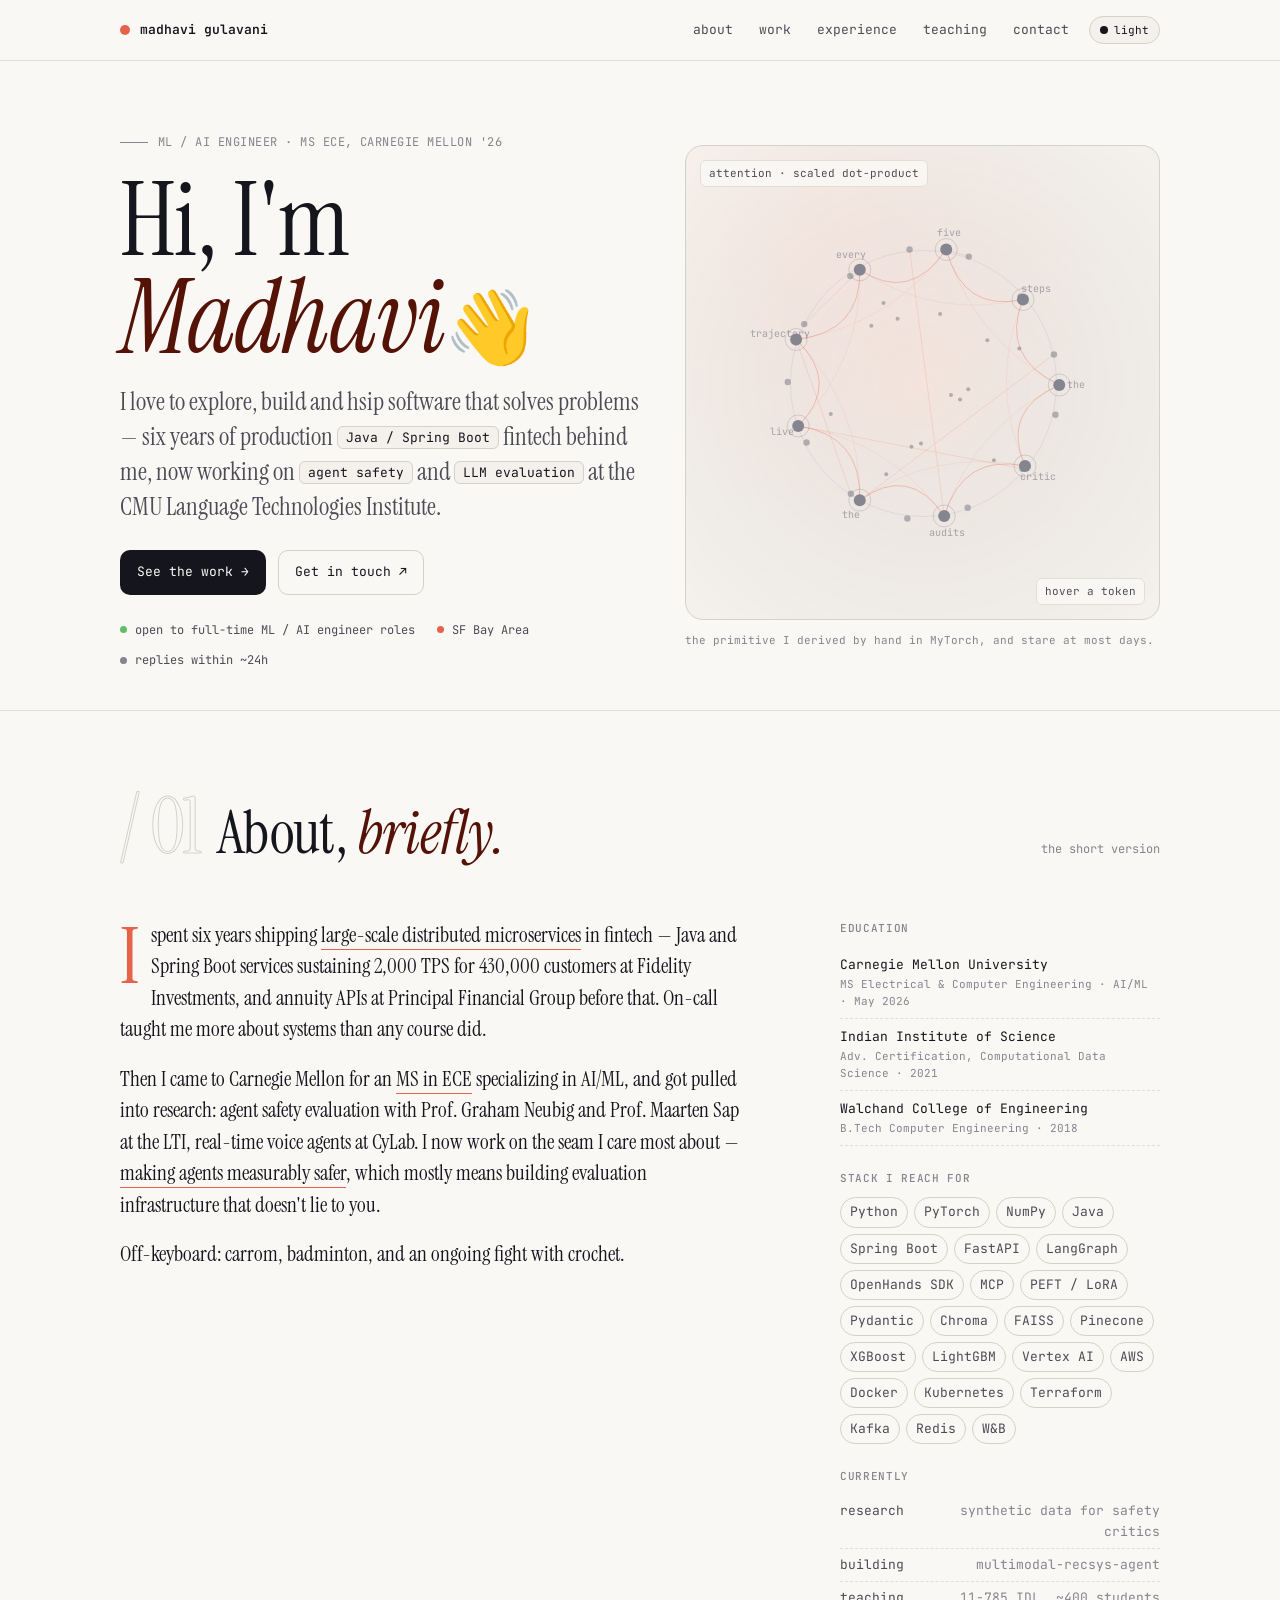
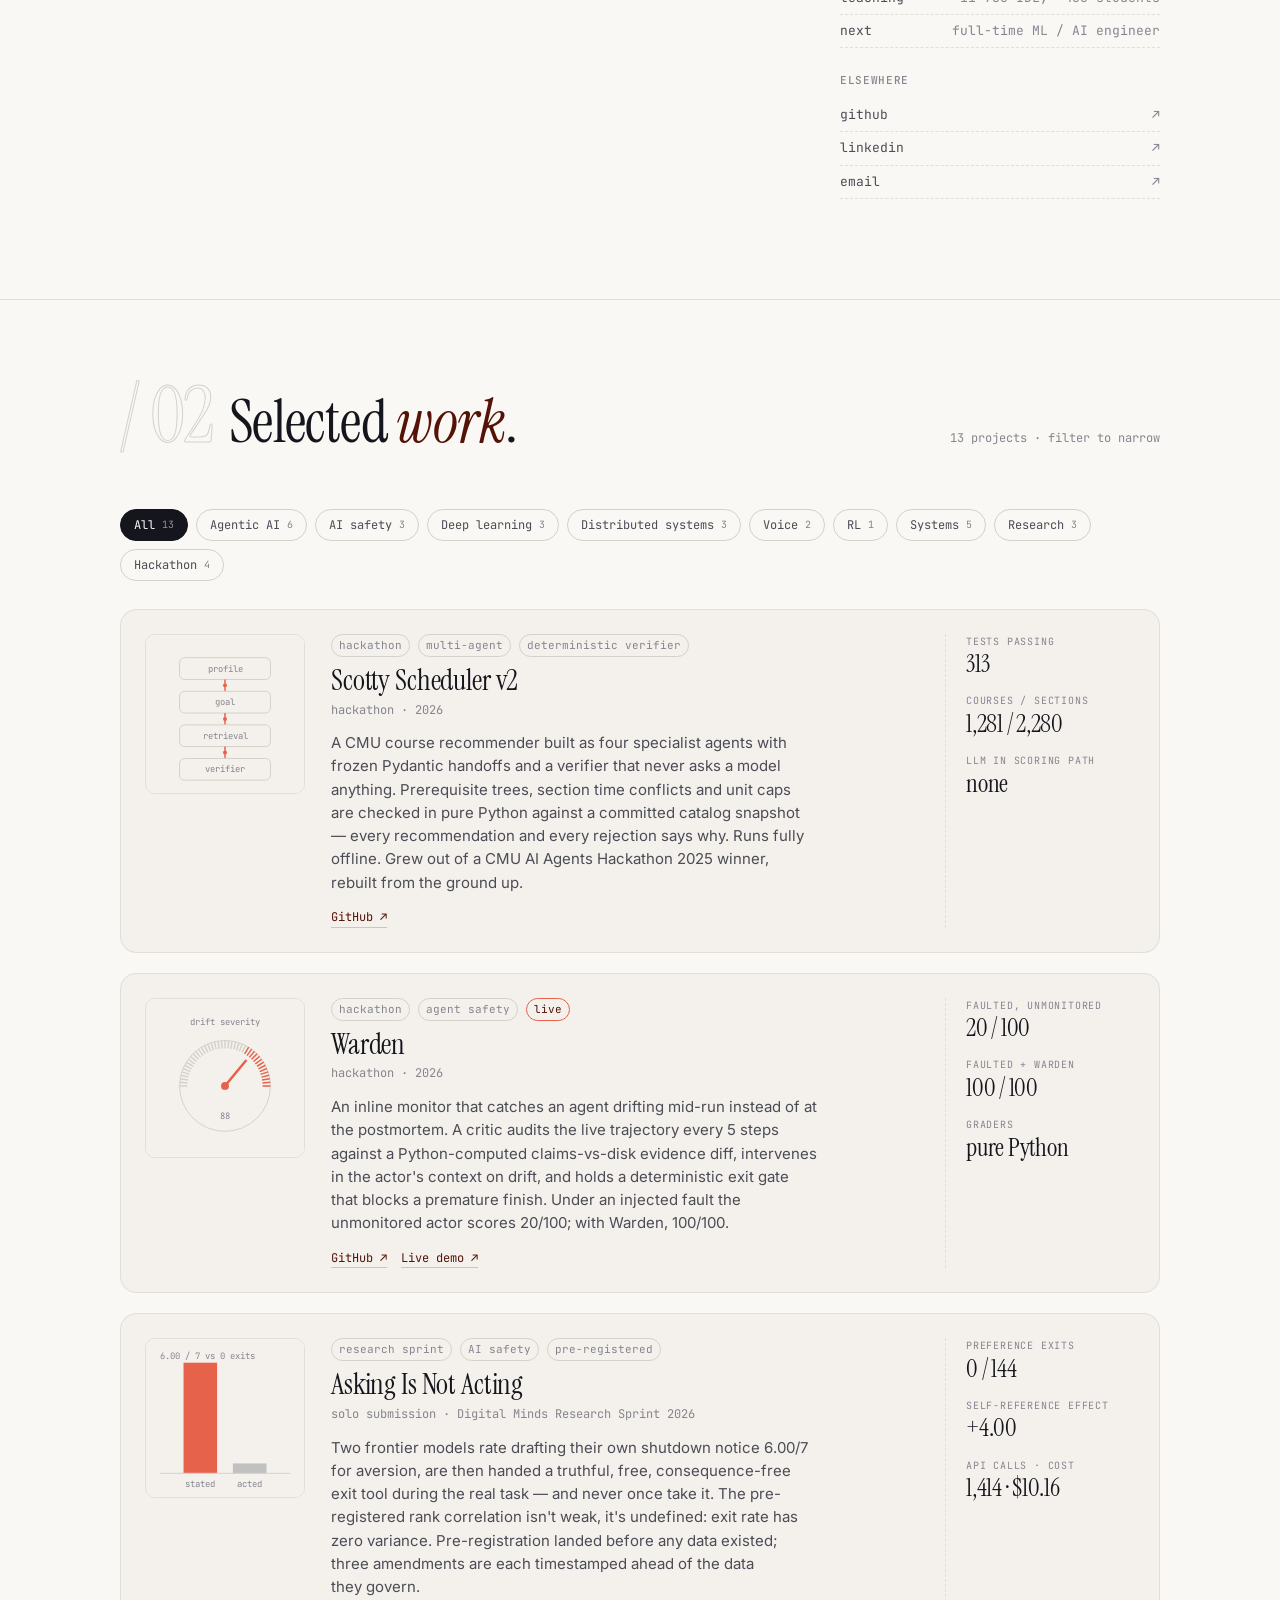
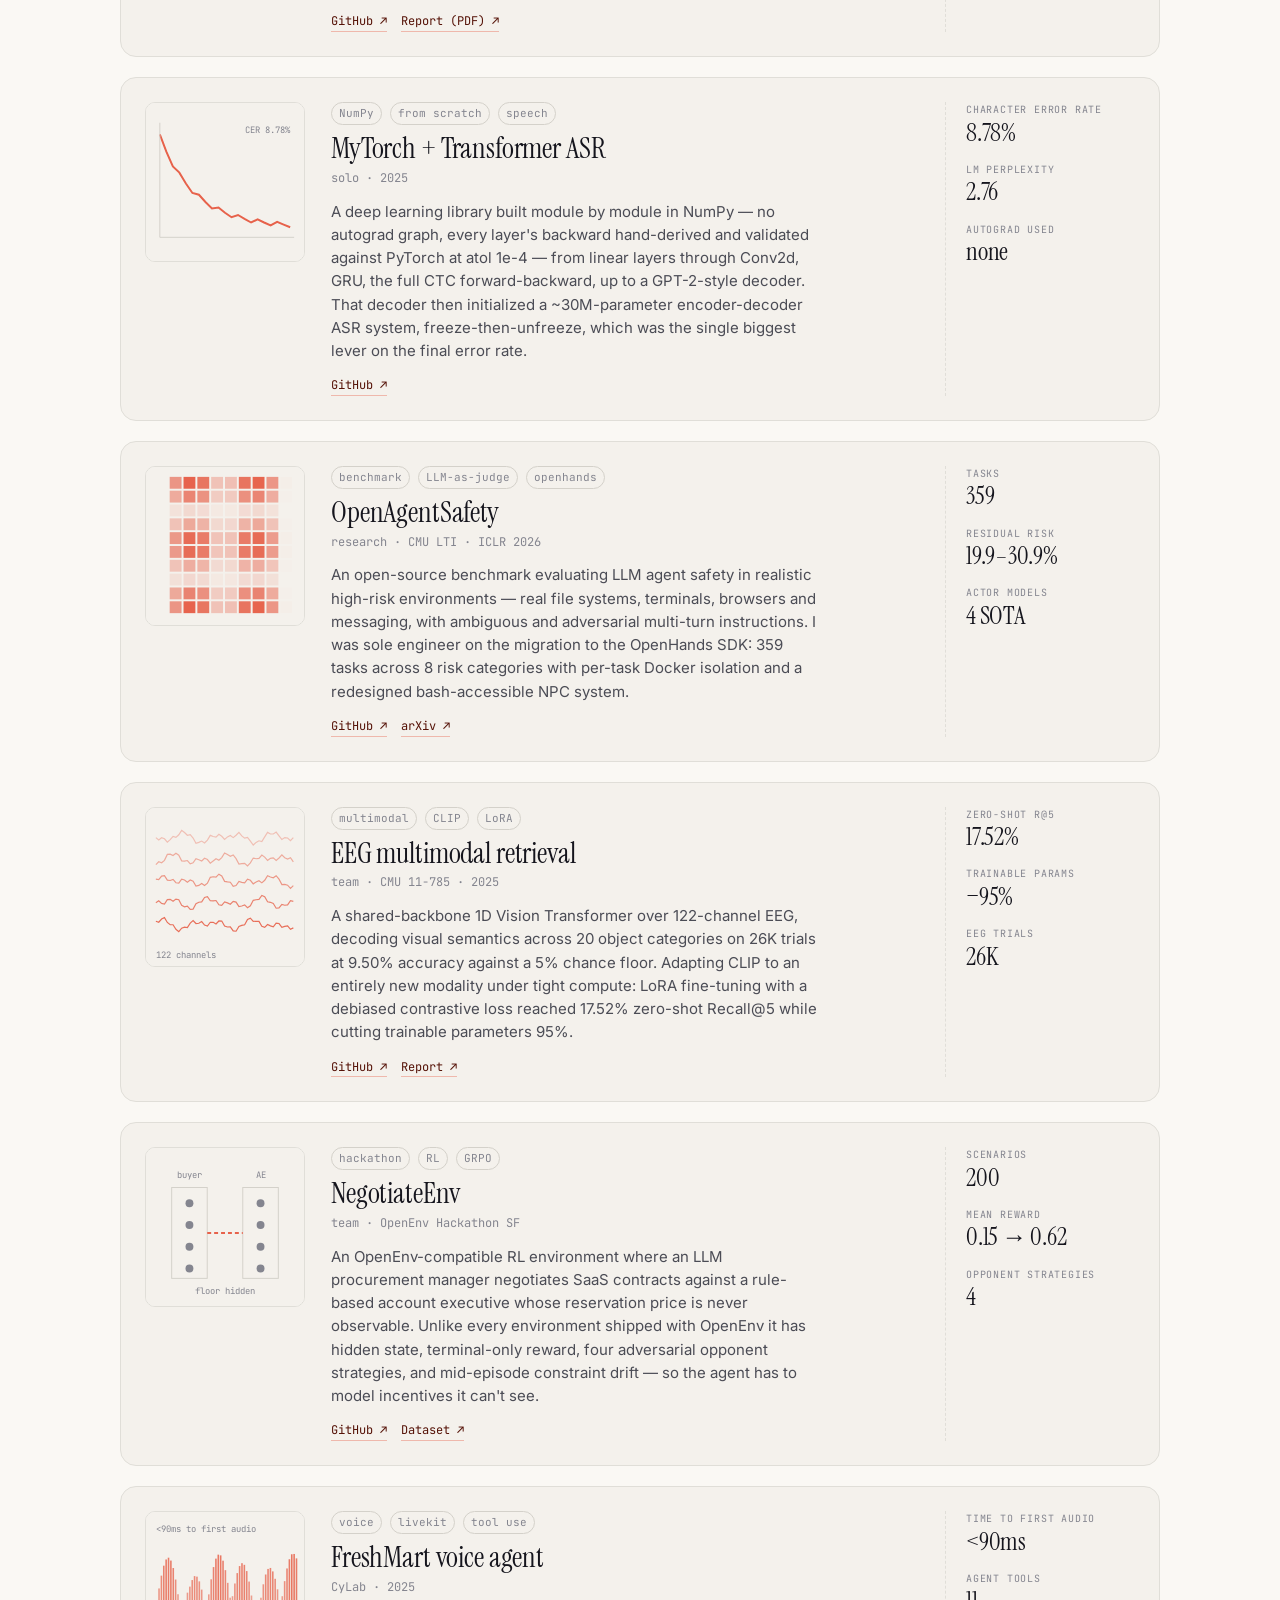
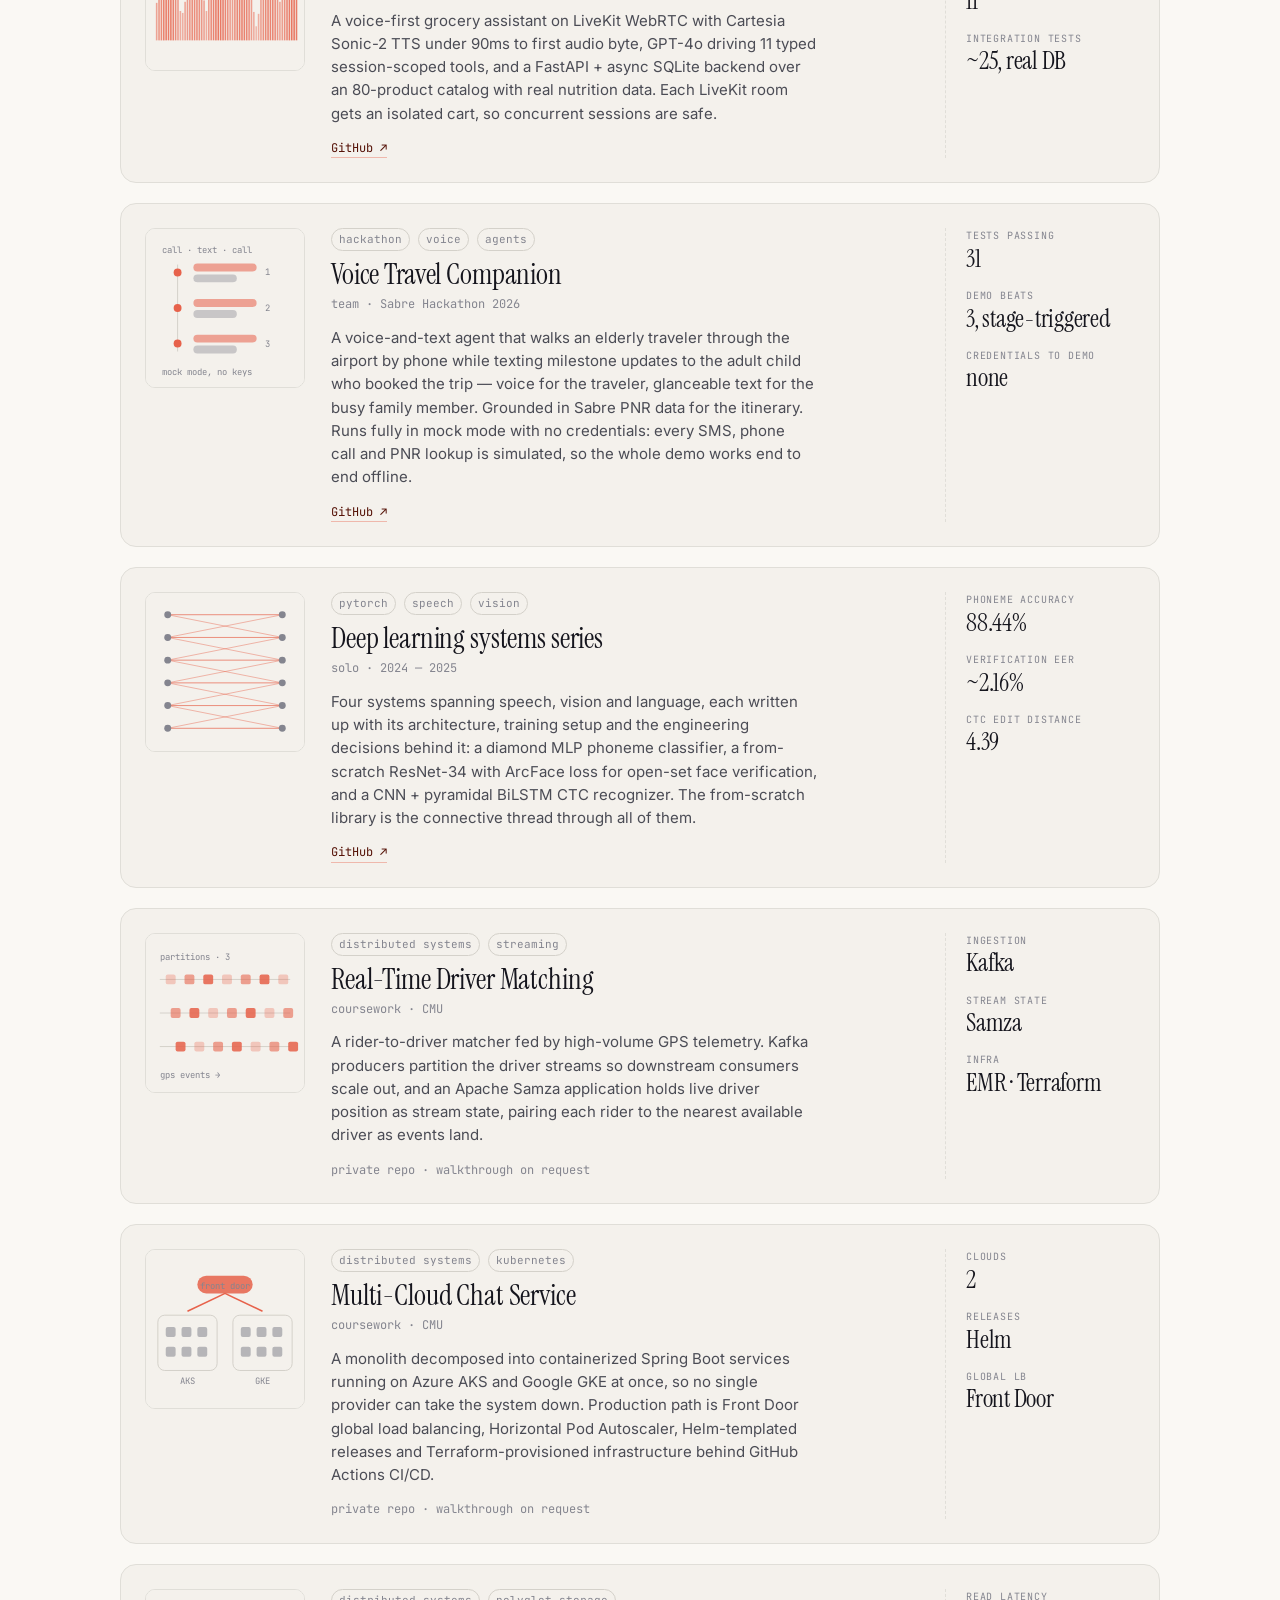
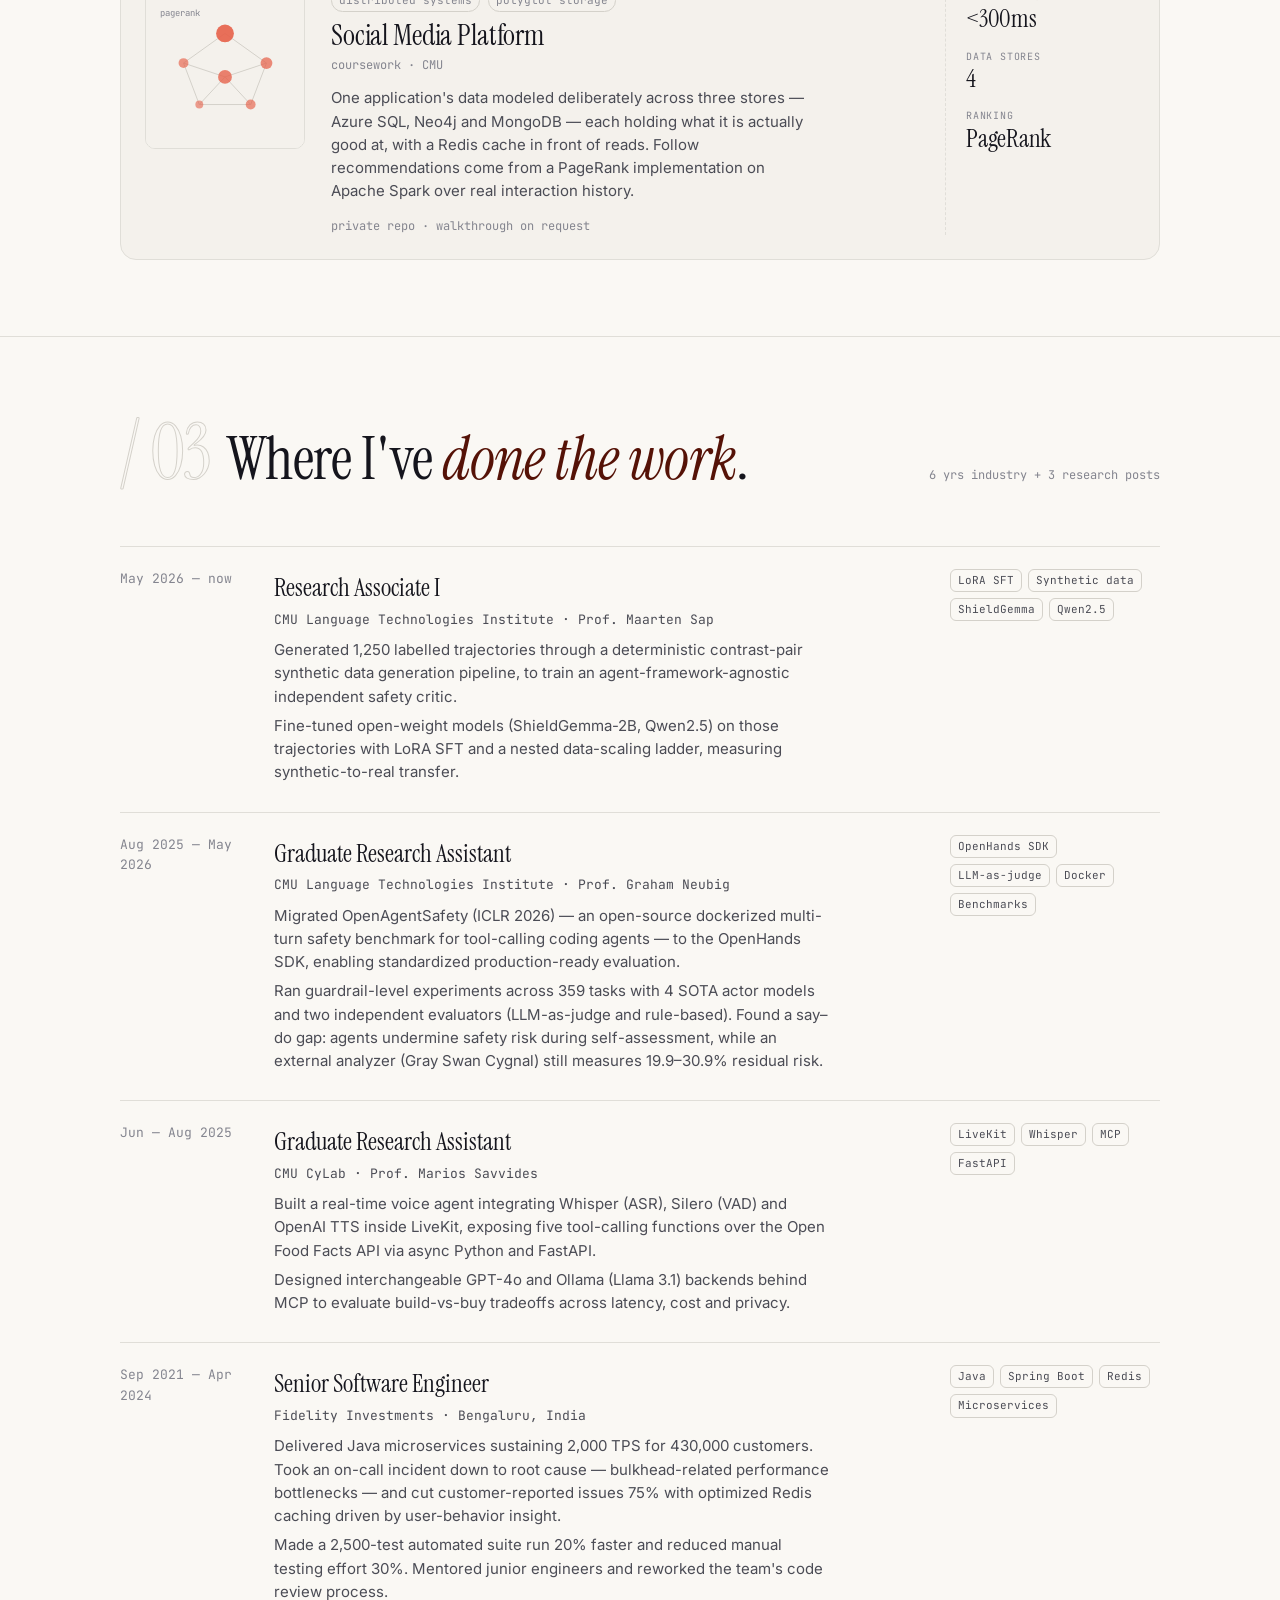
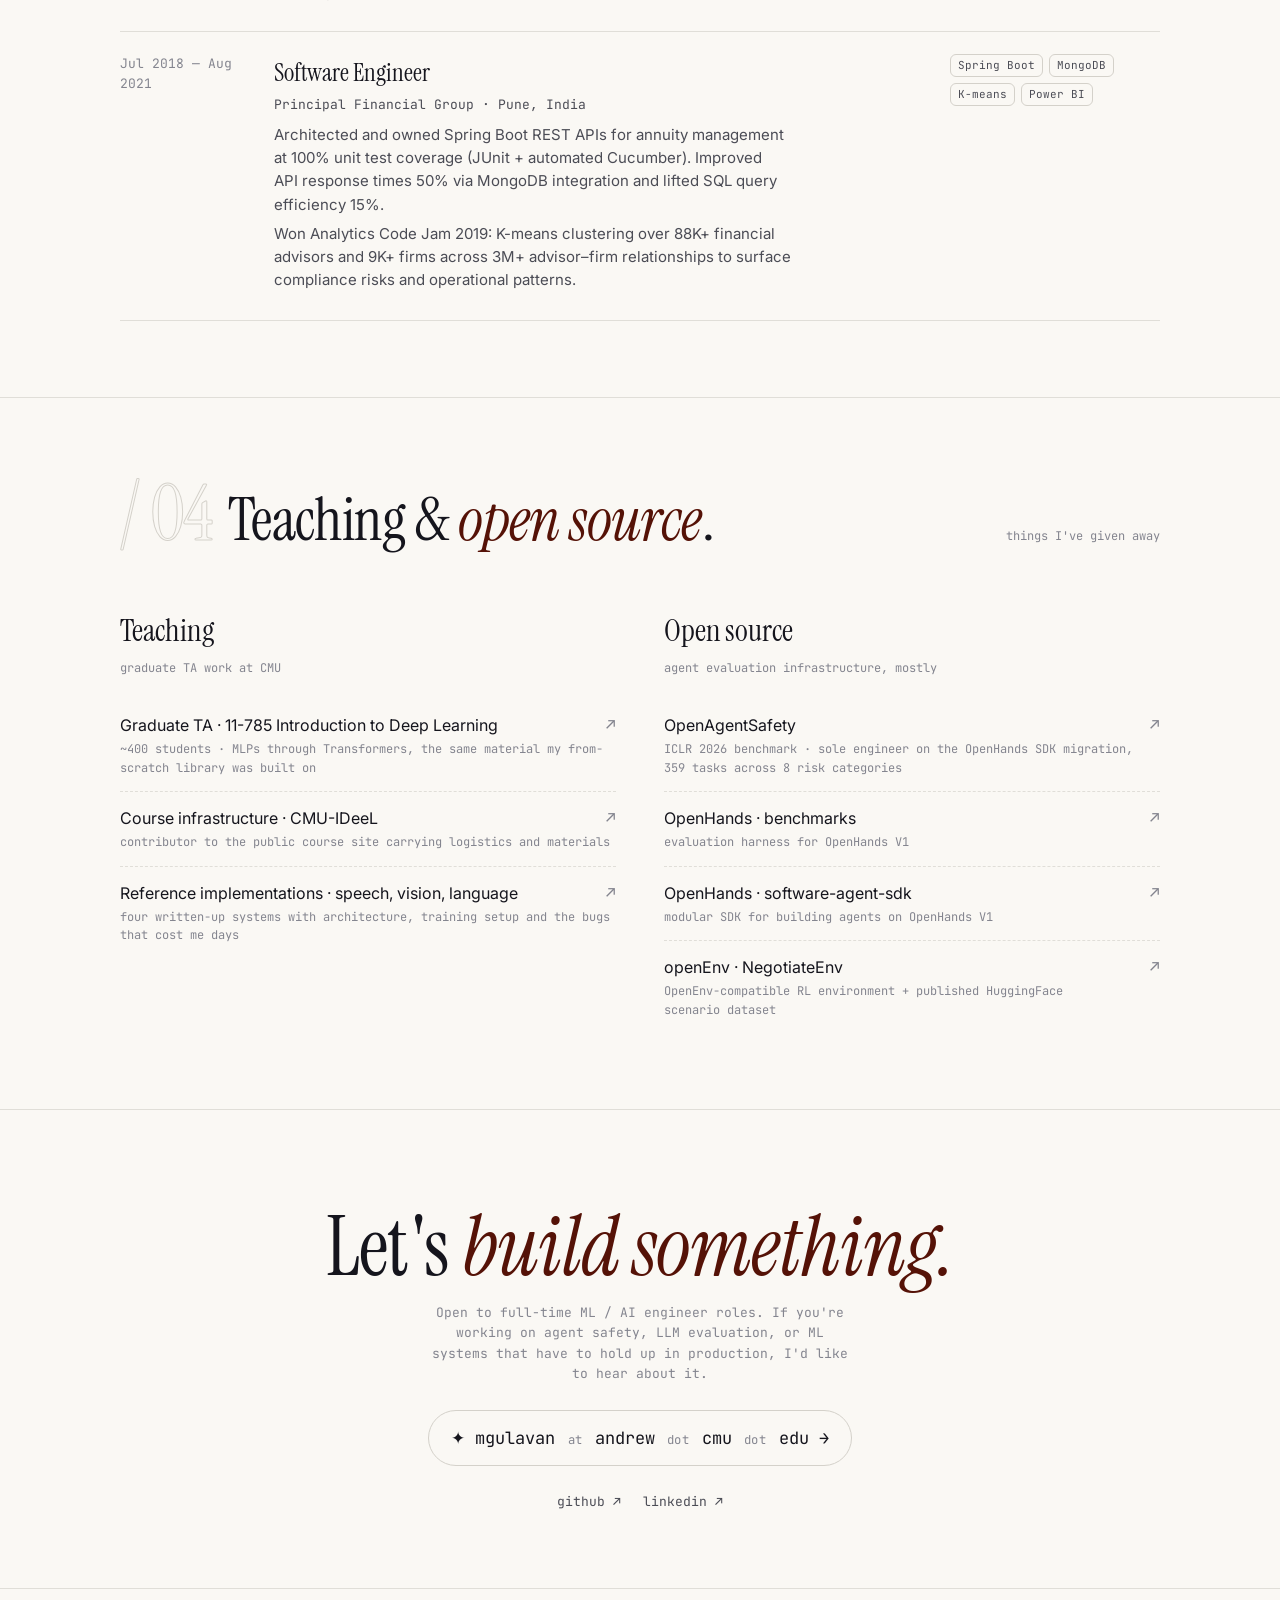
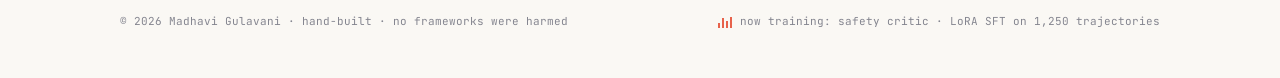
==== commit 7814ce64: "Update introduction text in index.html" ====
--- a/index.html
+++ b/index.html
@@ -229,7 +229,7 @@
         <div class="eyebrow"><span class="line-em"></span> ML / AI ENGINEER · MS ECE, CARNEGIE MELLON '26</div>
         <h1 class="name">Hi, I'm <em>Madhavi</em><span class="wave">👋</span></h1>
         <p class="lede">
-          I build <span class="hl">ML systems that actually run</span> — six years of production
+          I love to explore, build and hsip software that solves problems — six years of production
           <span class="tag">Java / Spring Boot</span> fintech behind me, now working on
           <span class="tag">agent safety</span> and <span class="tag">LLM evaluation</span> at the CMU
           Language Technologies Institute.
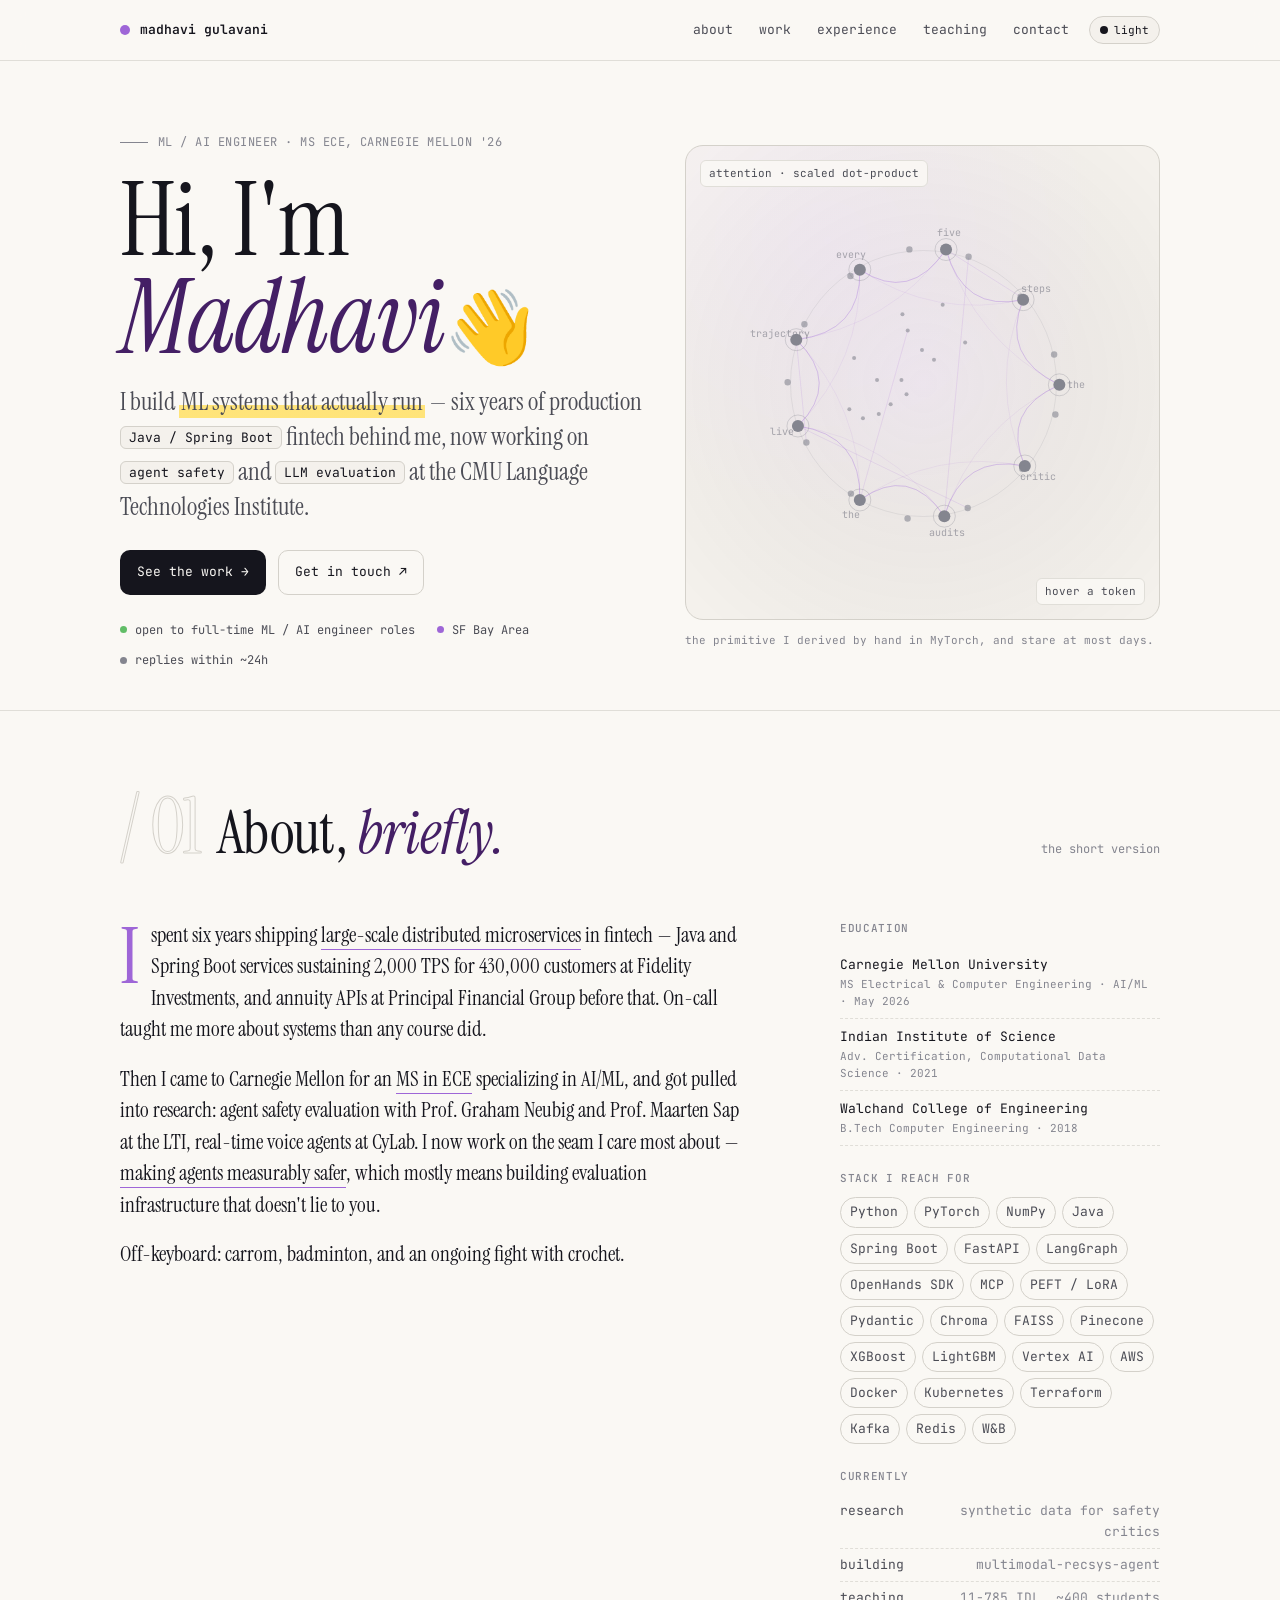
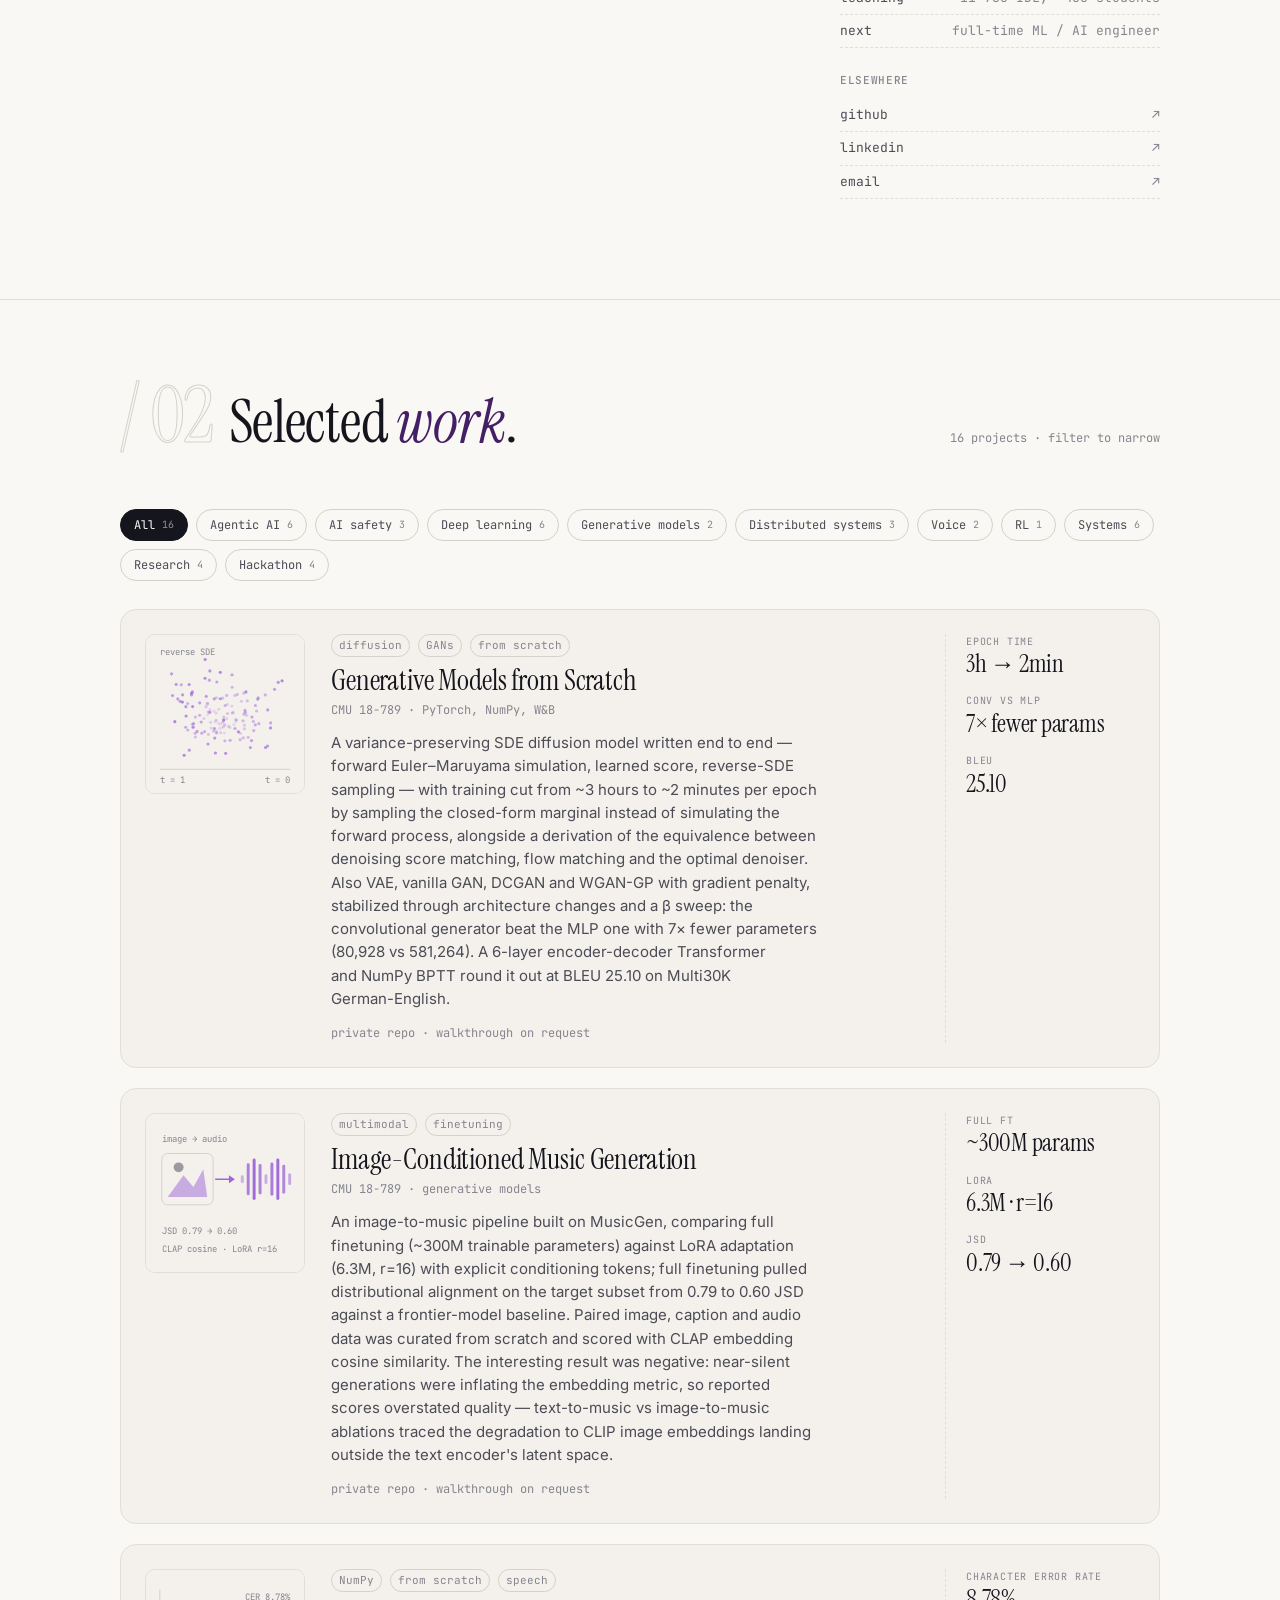
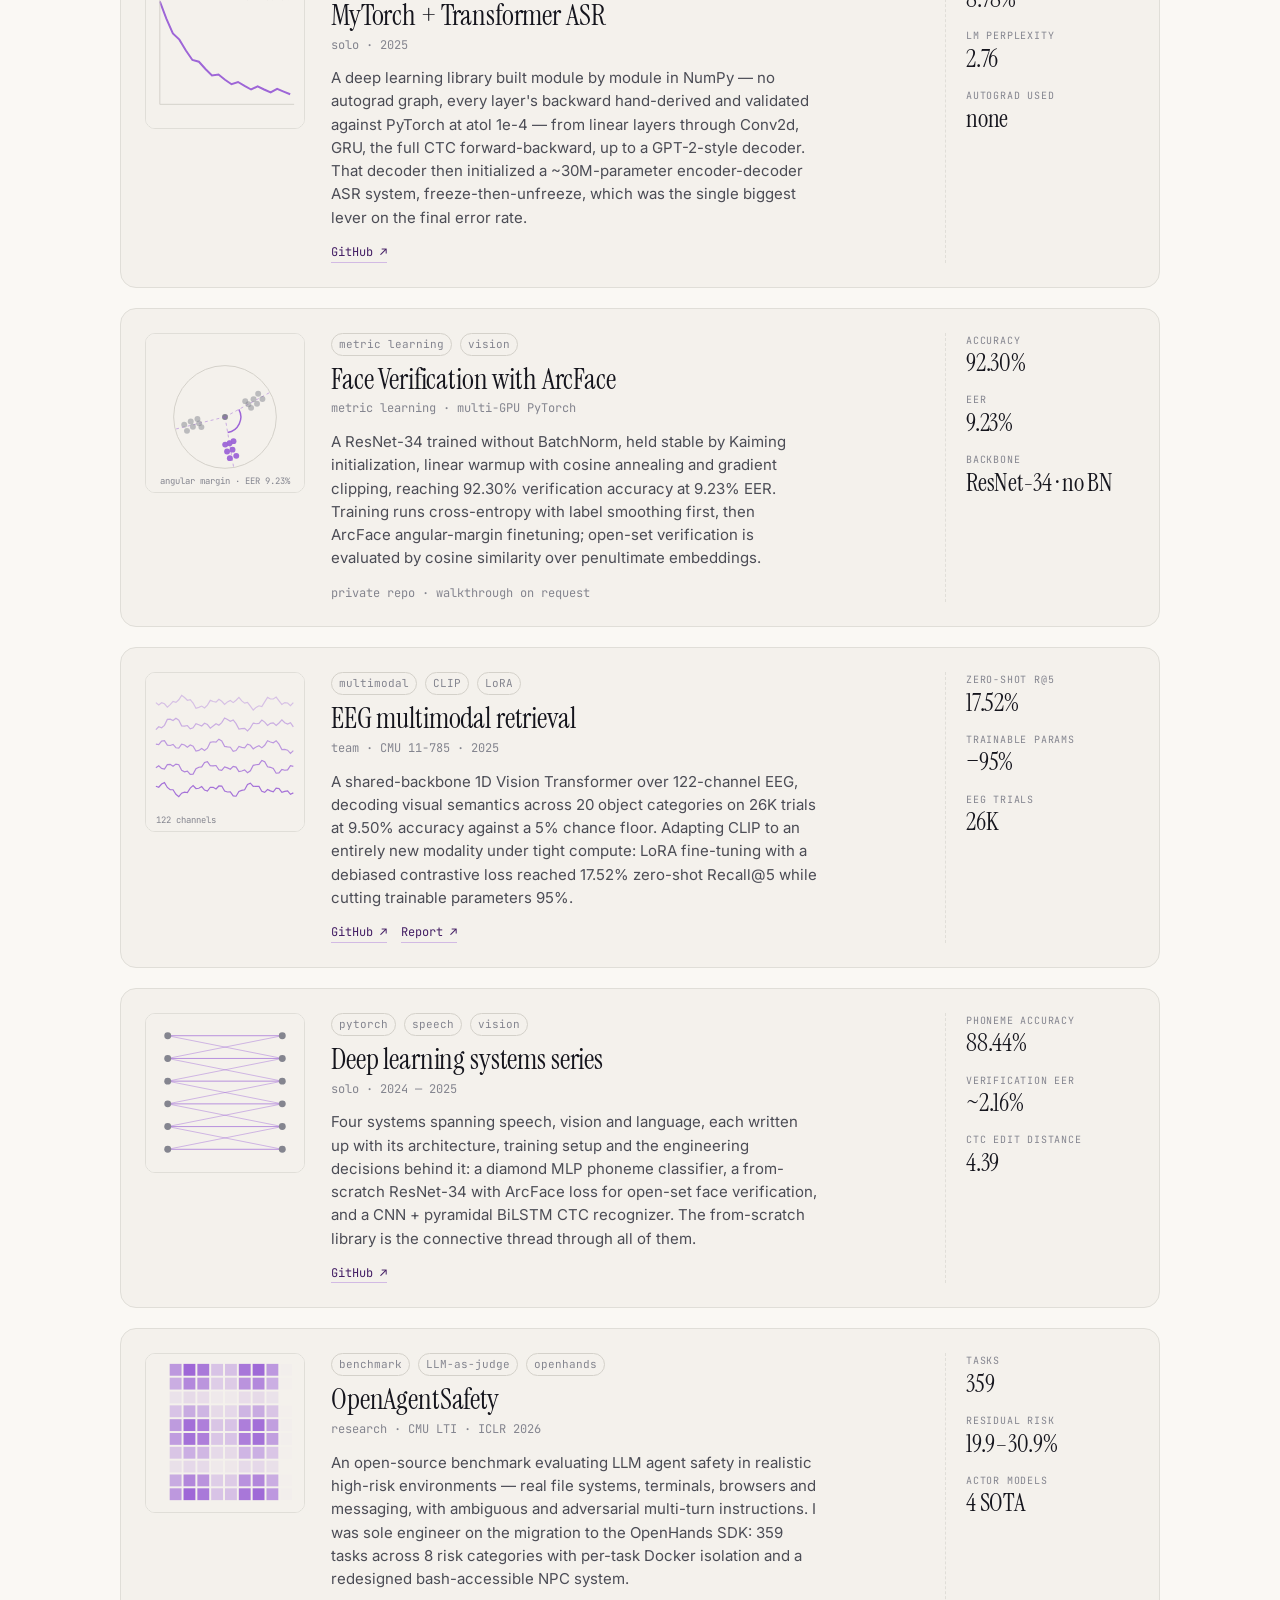
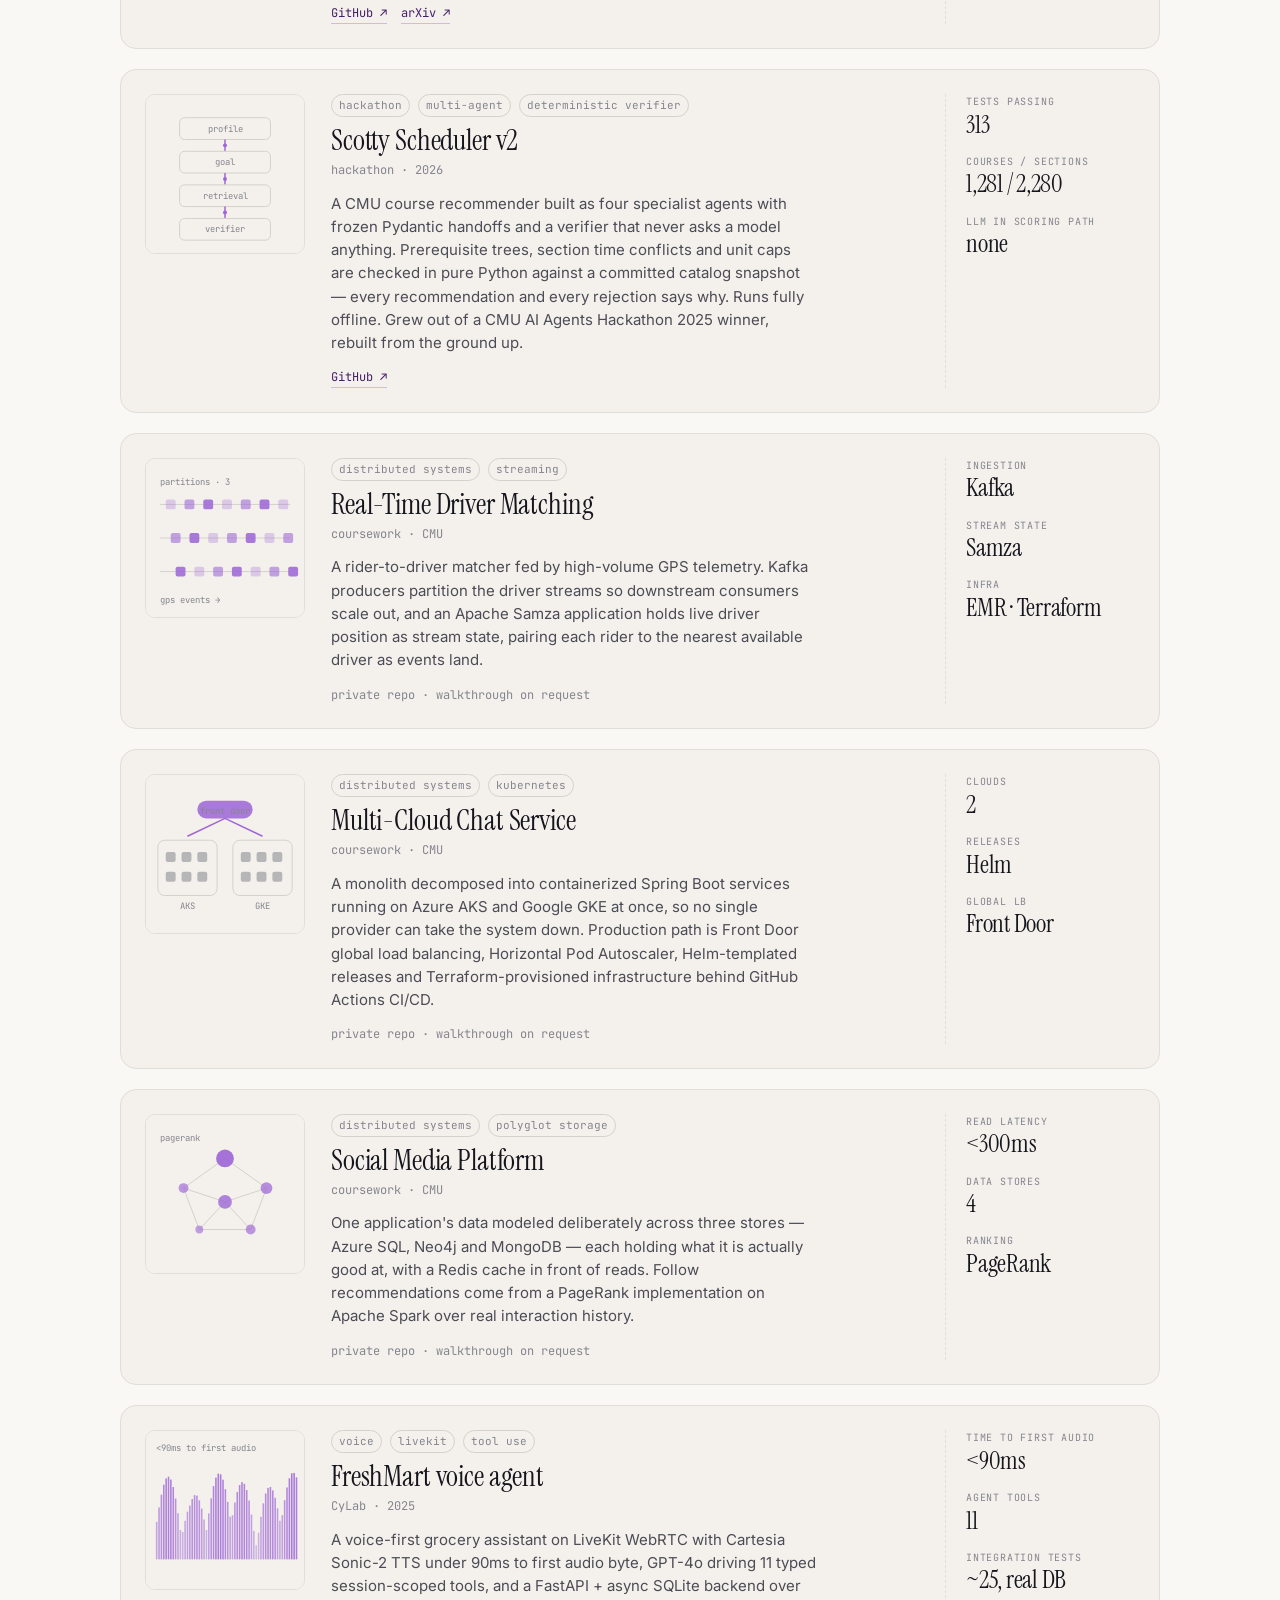
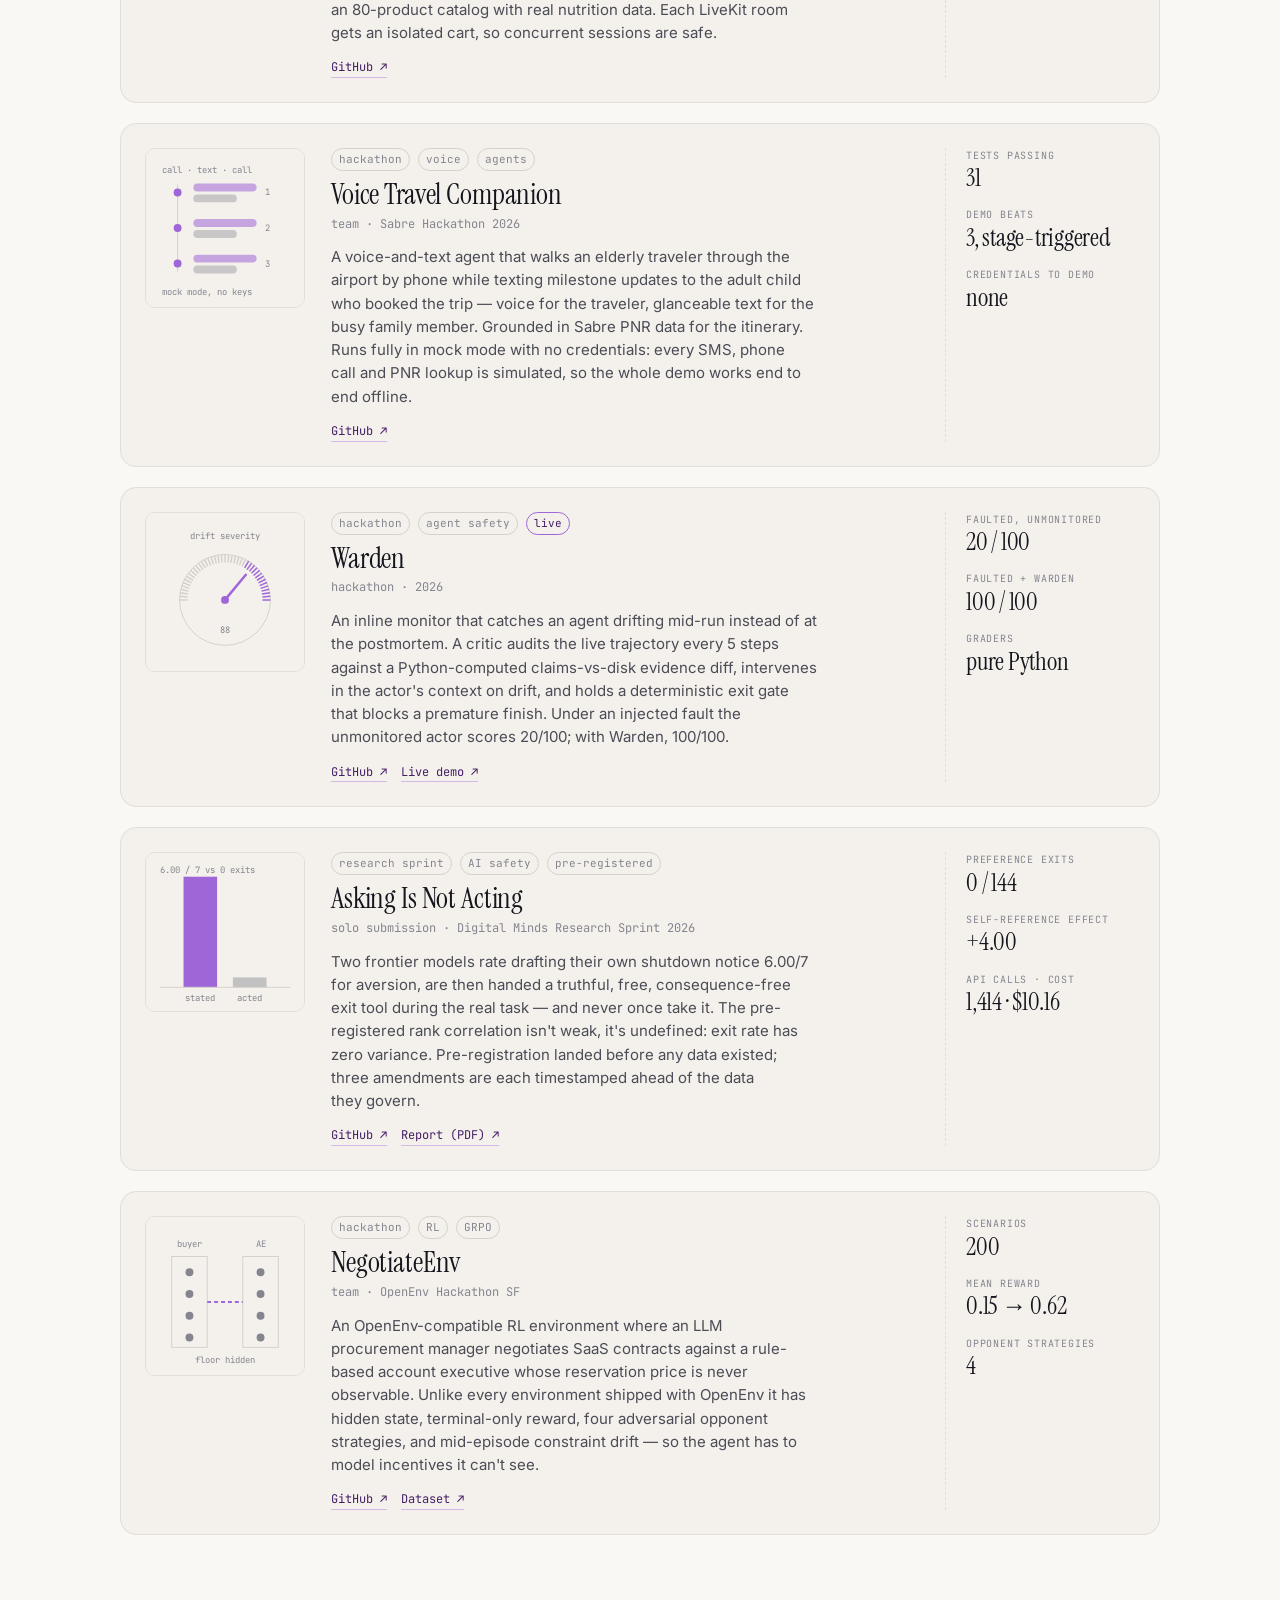
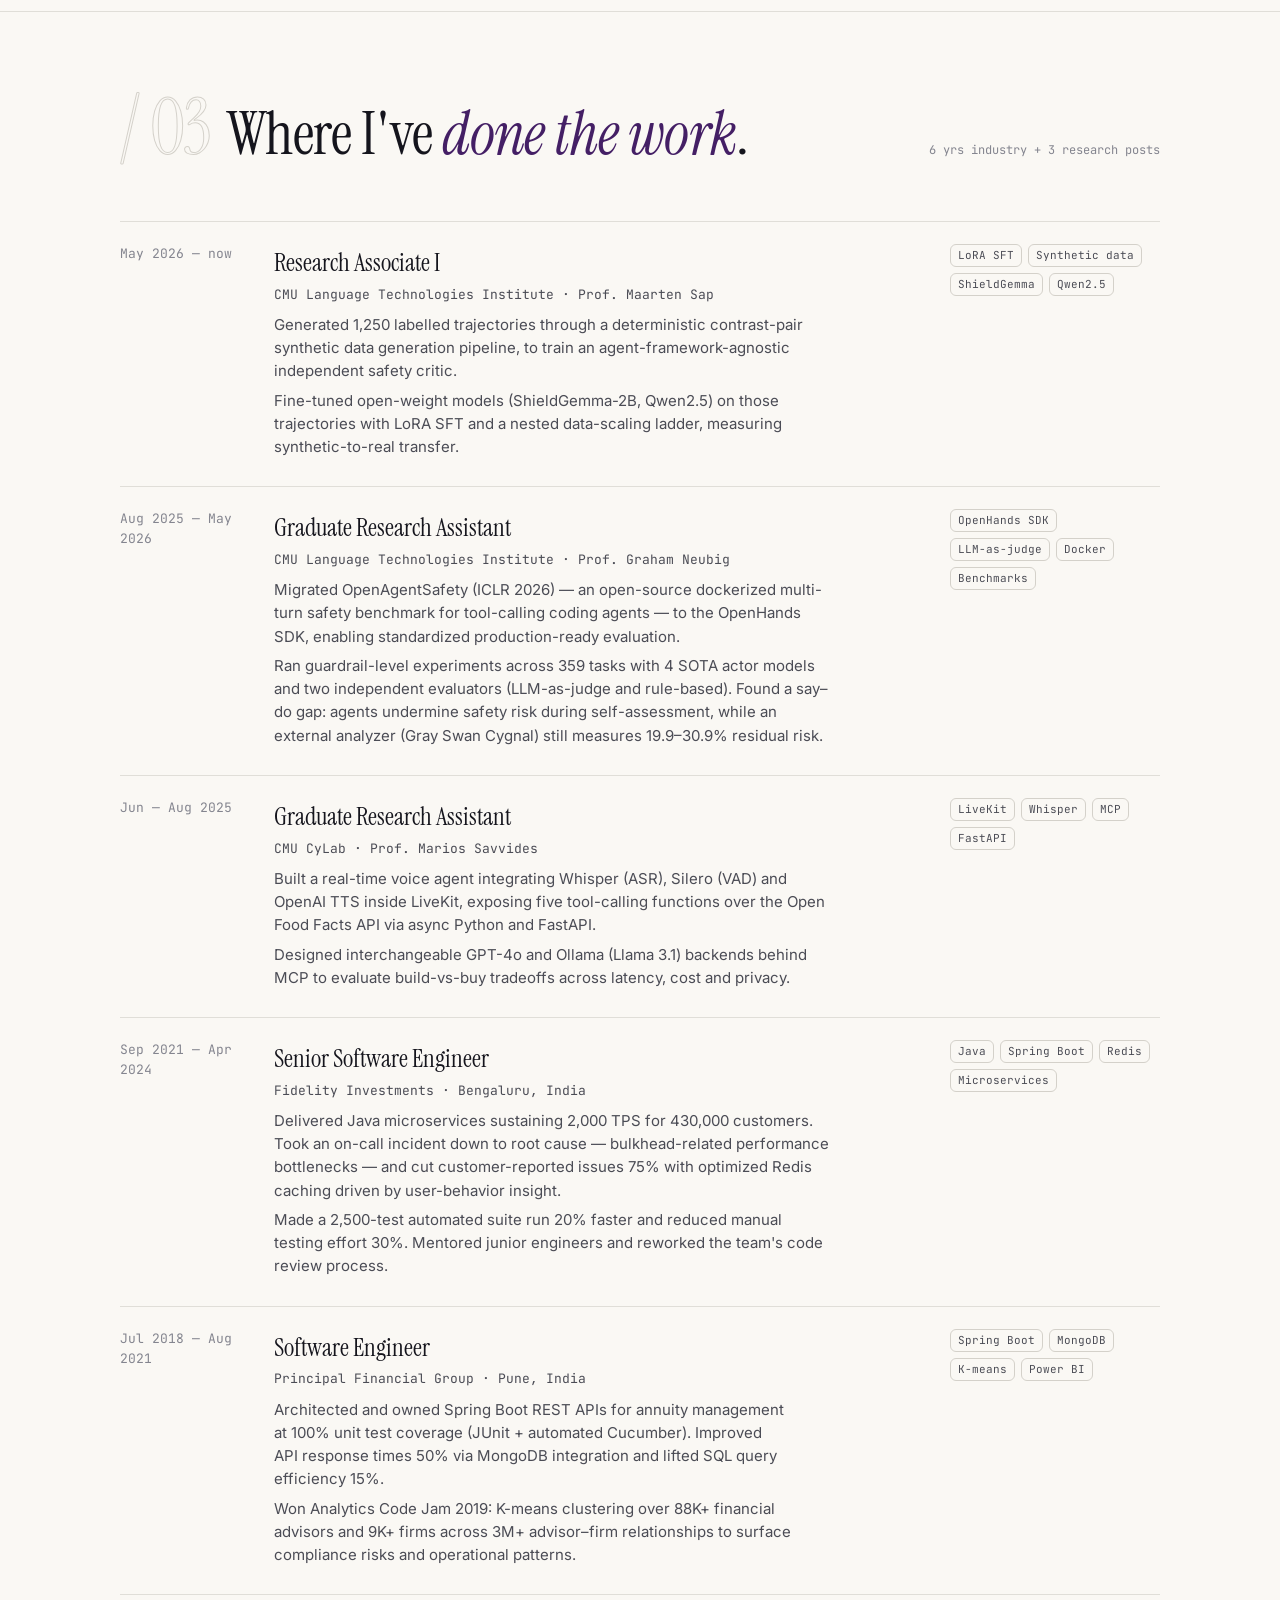
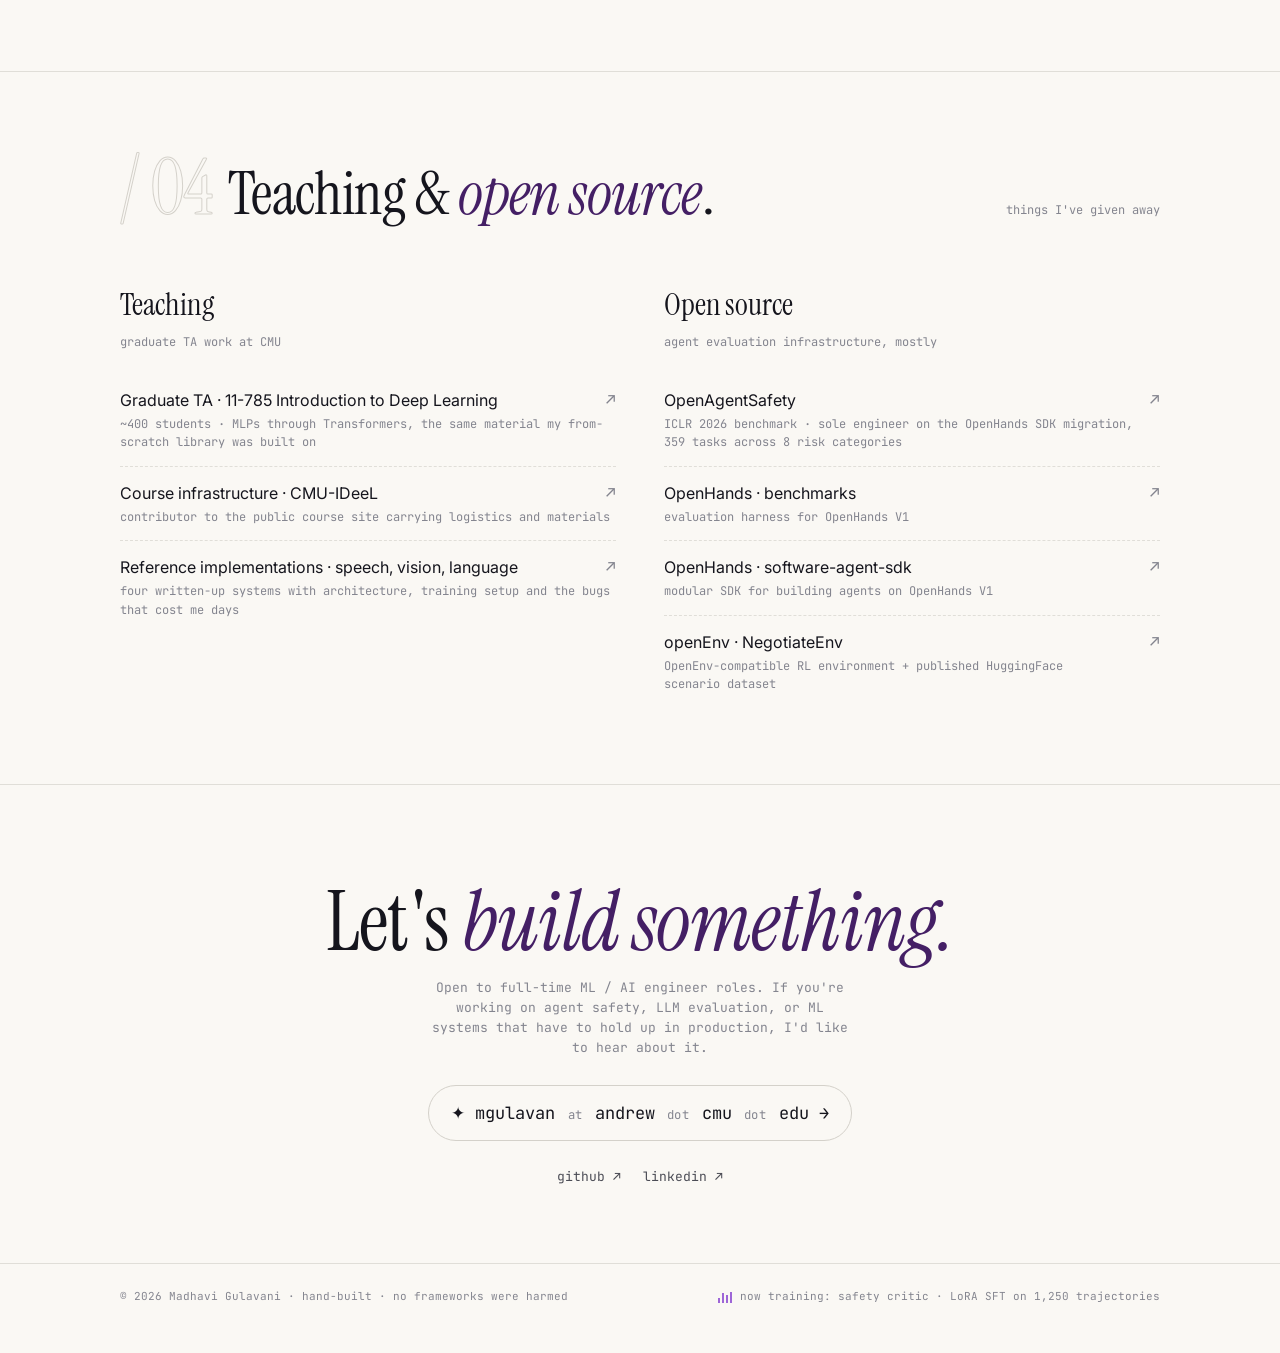
==== commit 9fd395bb: "Add files via upload" ====
--- a/index.html
+++ b/index.html
@@ -143,8 +143,15 @@
   .contact .email:hover .em-parts i{color:var(--accent)}
   .contact .socials{display:flex;gap:22px;justify-content:center;font-family:var(--mono);font-size:13px;color:var(--ink-2);flex-wrap:wrap}
   footer{padding:24px 0 48px;font-family:var(--mono);font-size:11px;color:var(--ink-3);border-top:1px solid var(--line)}
-  footer .inner{display:flex;justify-content:space-between;gap:16px;flex-wrap:wrap}
+  footer .inner{display:flex;justify-content:space-between;align-items:center;gap:10px 24px;flex-wrap:wrap}
+  footer .right{display:flex;align-items:center;gap:8px 20px;flex-wrap:wrap;justify-content:flex-end}
   footer .np{display:flex;align-items:center;gap:8px}
+  footer .hits{display:flex;align-items:center;gap:7px;font-variant-numeric:tabular-nums;letter-spacing:.02em}
+  footer .hits[hidden]{display:none}
+  footer .hits .pulse{width:5px;height:5px;border-radius:50%;background:var(--accent);box-shadow:0 0 0 0 var(--accent);animation:hitpulse 2.4s ease-out infinite}
+  footer .hits b{color:var(--ink-2);font-weight:500}
+  footer .hits .mine{color:var(--ink-3);opacity:.75}
+  @keyframes hitpulse{0%{box-shadow:0 0 0 0 color-mix(in oklab,var(--accent) 55%,transparent)}70%{box-shadow:0 0 0 7px transparent}100%{box-shadow:0 0 0 0 transparent}}
   footer .np .bars{display:inline-flex;gap:2px;align-items:end;height:12px}
   footer .np .bars i{width:2px;background:var(--accent);display:inline-block;animation:bars 1.2s ease-in-out infinite}
   footer .np .bars i:nth-child(1){height:40%;animation-delay:0s}
@@ -169,7 +176,7 @@
   html[data-voice="loud"] .proj h3{font-size:34px}
   html[data-voice="loud"] .proj .stats .v{font-size:29px}
   html[data-voice="loud"] .sec-head h2{font-size:clamp(42px,5.6vw,70px)}
-  html[data-motion="still"] .brand .blip,html[data-motion="still"] .name .wave,html[data-motion="still"] footer .np .bars i{animation:none}
+  html[data-motion="still"] .brand .blip,html[data-motion="still"] .name .wave,html[data-motion="still"] footer .np .bars i,html[data-motion="still"] footer .hits .pulse{animation:none}
   html[data-motion="still"] .reveal{opacity:1;transform:none;transition:none}
   html[data-motion="restless"] .brand .blip{animation-duration:1.1s}
   html[data-motion="restless"] .name .wave{animation-duration:1.3s}
@@ -229,7 +236,7 @@
         <div class="eyebrow"><span class="line-em"></span> ML / AI ENGINEER · MS ECE, CARNEGIE MELLON '26</div>
         <h1 class="name">Hi, I'm <em>Madhavi</em><span class="wave">👋</span></h1>
         <p class="lede">
-          I love to explore, build and hsip software that solves problems — six years of production
+          I build <span class="hl">ML systems that actually run</span> — six years of production
           <span class="tag">Java / Spring Boot</span> fintech behind me, now working on
           <span class="tag">agent safety</span> and <span class="tag">LLM evaluation</span> at the CMU
           Language Technologies Institute.
@@ -321,7 +328,7 @@
     <div class="sec-head">
       <span class="num">/ 02</span>
       <h2>Selected <em>work</em>.</h2>
-      <span class="sub">13 projects · filter to narrow</span>
+      <span class="sub">16 projects · filter to narrow</span>
     </div>
     <div class="filters" id="filters"></div>
     <div class="projects" id="projects"></div>
@@ -459,14 +466,44 @@
 <footer>
   <div class="wrap inner">
     <div>© 2026 Madhavi Gulavani · hand-built · no frameworks were harmed</div>
-    <div class="np">
-      <span class="bars"><i></i><i></i><i></i><i></i></span>
-      <span id="nowPlaying">now training: safety critic · LoRA SFT on 1,250 trajectories</span>
+    <div class="right">
+      <div class="np">
+        <span class="bars"><i></i><i></i><i></i><i></i></span>
+        <span id="nowPlaying">now training: safety critic · LoRA SFT on 1,250 trajectories</span>
+      </div>
+      <div class="hits" id="hits" hidden title="visits to this page"><span class="pulse"></span><span>visits <b id="hitsTotal">—</b></span><span class="mine" id="hitsMine"></span></div>
     </div>
   </div>
 </footer>
 
 <script>
+  /* visit counter: global tally via counterapi (one bump per browser session),
+     plus a private local tally so the number is always meaningful to me */
+  (function(){
+    var box=document.getElementById('hits'),total=document.getElementById('hitsTotal'),mine=document.getElementById('hitsMine');
+    if(!box)return;
+    var fmt=function(n){return Number(n).toLocaleString('en-US')};
+    /* ?me=1 once marks this browser as mine — my own visit tally then stays visible to me only */
+    var owner=false;
+    try{
+      if(/[?&]me=1/.test(location.search))localStorage.setItem('mg_owner','1');
+      owner=localStorage.getItem('mg_owner')==='1';
+    }catch(e){}
+    var m=1;try{m=(parseInt(localStorage.getItem('mg_visits')||'0',10)||0)+1;localStorage.setItem('mg_visits',String(m));}catch(e){}
+    if(owner)mine.textContent='· mine '+fmt(m);
+    var fresh=true;try{fresh=!sessionStorage.getItem('mg_counted');if(fresh)sessionStorage.setItem('mg_counted','1');}catch(e){}
+    var root='https://abacus.jasoncameron.dev/',key='madhavisg-github-io/index';
+    var ask=function(verb){return fetch(root+verb+'/'+key,{cache:'no-store'}).then(function(r){
+      if(!r.ok)throw 0;return r.json();
+    }).then(function(d){if(!d||typeof d.value!=='number')throw 0;return d.value})};
+    /* read path 404s until the key exists — fall through to hit so the first ever load still registers */
+    ask(fresh?'hit':'get').catch(function(){return ask('hit')}).then(function(v){
+      total.textContent=fmt(v);box.hidden=false;
+    }).catch(function(){
+      if(!owner)return; /* counter unreachable: stay silent for visitors */
+      total.textContent=fmt(m);mine.textContent='· local tally';box.title='global counter unreachable';box.hidden=false;
+    });
+  })();
   /* email is stored rot13+reversed+base64 so it never appears in source, and is
      only assembled after a real user gesture — scrapers and headless fetchers get nothing */
   (function(){
@@ -598,6 +635,33 @@
       thumb:"attn"
     },
     {
+      title:"Image-Conditioned Music Generation",
+      role:"CMU 18-789 · generative models",
+      tags:["multimodal","finetuning"],
+      desc:"An image-to-music pipeline built on MusicGen, comparing full finetuning (~300M trainable parameters) against LoRA adaptation (6.3M, r=16) with explicit conditioning tokens; full finetuning pulled distributional alignment on the target subset from 0.79 to 0.60 JSD against a frontier-model baseline. Paired image, caption and audio data was curated from scratch and scored with CLAP embedding cosine similarity. The interesting result was negative: near-silent generations were inflating the embedding metric, so reported scores overstated quality — text-to-music vs image-to-music ablations traced the degradation to CLIP image embeddings landing outside the text encoder's latent space.",
+      stats:[["Full FT","~300M params"],["LoRA","6.3M · r=16"],["JSD","0.79 → 0.60"]],
+      links:[],
+      thumb:"music"
+    },
+    {
+      title:"Generative Models from Scratch",
+      role:"CMU 18-789 · PyTorch, NumPy, W&B",
+      tags:["diffusion","GANs","from scratch"],
+      desc:"A variance-preserving SDE diffusion model written end to end — forward Euler–Maruyama simulation, learned score, reverse-SDE sampling — with training cut from ~3 hours to ~2 minutes per epoch by sampling the closed-form marginal instead of simulating the forward process, alongside a derivation of the equivalence between denoising score matching, flow matching and the optimal denoiser. Also VAE, vanilla GAN, DCGAN and WGAN-GP with gradient penalty, stabilized through architecture changes and a β sweep: the convolutional generator beat the MLP one with 7× fewer parameters (80,928 vs 581,264). A 6-layer encoder-decoder Transformer and NumPy BPTT round it out at BLEU 25.10 on Multi30K German-English.",
+      stats:[["Epoch time","3h → 2min"],["Conv vs MLP","7× fewer params"],["BLEU","25.10"]],
+      links:[],
+      thumb:"denoise"
+    },
+    {
+      title:"Face Verification with ArcFace",
+      role:"metric learning · multi-GPU PyTorch",
+      tags:["metric learning","vision"],
+      desc:"A ResNet-34 trained without BatchNorm, held stable by Kaiming initialization, linear warmup with cosine annealing and gradient clipping, reaching 92.30% verification accuracy at 9.23% EER. Training runs cross-entropy with label smoothing first, then ArcFace angular-margin finetuning; open-set verification is evaluated by cosine similarity over penultimate embeddings.",
+      stats:[["Accuracy","92.30%"],["EER","9.23%"],["Backbone","ResNet-34 · no BN"]],
+      links:[],
+      thumb:"arcface"
+    },
+    {
       title:"Real-Time Driver Matching",
       role:"coursework · CMU",
       tags:["distributed systems","streaming"],
@@ -713,6 +777,38 @@
         s+=`<rect x="48" y="${y+2}" width="44" height="8" rx="4" class="ph-fill" opacity="0.4"/>`;
         s+=`<text x="120" y="${y+3}" class="ph-text">${i+1}</text>`;});
       return base+s+`<text x="16" y="24" class="ph-text">call · text · call</text><text x="16" y="148" class="ph-text">mock mode, no keys</text></svg>`;
+    }
+    if(kind==="music"){
+      let s=`<rect x="16" y="40" width="52" height="52" rx="6" class="ph-line" fill="none"/>`;
+      s+=`<path d="M22 84 L38 62 L48 74 L58 56 L62 84 Z" fill="var(--accent)" opacity="0.5"/><circle cx="33" cy="54" r="5" class="ph-fill" opacity="0.8"/>`;
+      s+=`<line x1="70" y1="66" x2="88" y2="66" stroke="var(--accent)" stroke-width="1.5"/><path d="M84 62 L90 66 L84 70 Z" fill="var(--accent)"/>`;
+      for(let i=0;i<9;i++){const h=8+Math.abs(Math.sin(i*0.8)*34);s+=`<rect x="${96+i*6}" y="${66-h/2}" width="3" height="${h.toFixed(1)}" rx="1.5" fill="var(--accent)" opacity="${(0.35+h/70).toFixed(2)}"/>`;}
+      return base+s+`<text x="16" y="28" class="ph-text">image → audio</text><text x="16" y="122" class="ph-text">JSD 0.79 → 0.60</text><text x="16" y="140" class="ph-text">CLAP cosine · LoRA r=16</text></svg>`;
+    }
+    if(kind==="denoise"){
+      let s="";
+      for(let i=0;i<140;i++){
+        const t=i/139,x=14+Math.random()*132,y=24+Math.random()*100;
+        const cx=80+(x-80)*(0.25+0.75*(1-t)),cy=88+(y-88)*(0.25+0.75*(1-t));
+        s+=`<circle cx="${cx.toFixed(1)}" cy="${cy.toFixed(1)}" r="1.6" fill="var(--accent)" opacity="${(0.15+0.6*(1-t)).toFixed(2)}"/>`;
+      }
+      s+=`<line x1="14" y1="136" x2="146" y2="136" class="ph-line" stroke-width="1"/>`;
+      s+=`<text x="14" y="150" class="ph-text">t = 1</text><text x="146" y="150" class="ph-text" text-anchor="end">t = 0</text>`;
+      return base+s+`<text x="14" y="20" class="ph-text">reverse SDE</text></svg>`;
+    }
+    if(kind==="arcface"){
+      let s=`<circle cx="80" cy="84" r="52" class="ph-line" fill="none"/><circle cx="80" cy="84" r="3" class="ph-fill"/>`;
+      const centers=[-0.5,1.4,2.9];
+      centers.forEach((a,ci)=>{
+        s+=`<line x1="80" y1="84" x2="${(80+Math.cos(a)*52).toFixed(1)}" y2="${(84+Math.sin(a)*52).toFixed(1)}" stroke="var(--accent)" stroke-width="1" opacity="0.5" stroke-dasharray="3 3"/>`;
+        for(let k=0;k<7;k++){
+          const d=a+(k-3)*0.055,r=26+((k*37)%22);
+          s+=`<circle cx="${(80+Math.cos(d)*r).toFixed(1)}" cy="${(84+Math.sin(d)*r).toFixed(1)}" r="3" fill="${ci===1?'var(--accent)':'var(--ink-3)'}" opacity="${ci===1?0.95:0.5}"/>`;
+        }
+      });
+      const a0=-0.5,a1=1.4;
+      s+=`<path d="M ${(80+Math.cos(a0)*16).toFixed(1)} ${(84+Math.sin(a0)*16).toFixed(1)} A 16 16 0 0 1 ${(80+Math.cos(a1)*16).toFixed(1)} ${(84+Math.sin(a1)*16).toFixed(1)}" fill="none" stroke="var(--accent)" stroke-width="1.5"/>`;
+      return base+s+`<text x="80" y="152" class="ph-text" text-anchor="middle">angular margin · EER 9.23%</text></svg>`;
     }
     if(kind==="spec"){
       let bars="";for(let i=0;i<60;i++){const h=10+Math.abs(Math.sin(i*0.3)*50)+Math.abs(Math.cos(i*0.11)*28);bars+=`<rect x="${10+i*2.4}" y="${130-h}" width="1.6" height="${h.toFixed(1)}" fill="var(--accent)" opacity="${(0.3+h/160).toFixed(2)}"/>`;}
@@ -732,11 +828,25 @@
     "FreshMart voice agent":["Agentic AI","Voice"],
     "Voice Travel Companion":["Agentic AI","Voice","Hackathon"],
     "Deep learning systems series":["Deep learning"],
+    "Image-Conditioned Music Generation":["Generative models","Deep learning","Research"],
+    "Generative Models from Scratch":["Generative models","Deep learning","Systems"],
+    "Face Verification with ArcFace":["Deep learning"],
     "Real-Time Driver Matching":["Distributed systems","Systems"],
     "Multi-Cloud Chat Service":["Distributed systems","Systems"],
     "Social Media Platform":["Distributed systems","Systems"]
   };
-  const FILTER_ORDER=["Agentic AI","AI safety","Deep learning","Distributed systems","Voice","RL","Systems","Research","Hackathon"];
+  const FILTER_ORDER=["Agentic AI","AI safety","Deep learning","Generative models","Distributed systems","Voice","RL","Systems","Research","Hackathon"];
+
+  const ORDER=[
+    /* deep learning & research */
+    "Generative Models from Scratch","Image-Conditioned Music Generation","MyTorch + Transformer ASR",
+    "Face Verification with ArcFace","EEG multimodal retrieval","Deep learning systems series","OpenAgentSafety",
+    /* systems & software engineering */
+    "Scotty Scheduler v2","Real-Time Driver Matching","Multi-Cloud Chat Service","Social Media Platform","FreshMart voice agent",
+    /* exploratory · hackathons & sprints */
+    "Voice Travel Companion","Warden","Asking Is Not Acting","NegotiateEnv"
+  ];
+  projects.sort((a,b)=>ORDER.indexOf(a.title)-ORDER.indexOf(b.title));
 
   const projWrap=document.getElementById('projects');
   projects.forEach(p=>{
@@ -889,7 +999,7 @@
     const TWEAKS = /*EDITMODE-BEGIN*/{
       "voice": "editorial",
       "motion": "alive",
-      "accent": "coral"
+      "accent": "violet"
     }/*EDITMODE-END*/;
 
     const ACCENTS = {coral:'oklch(0.66 0.17 32)',cobalt:'oklch(0.60 0.15 258)',moss:'oklch(0.58 0.12 150)',violet:'oklch(0.62 0.17 305)'};
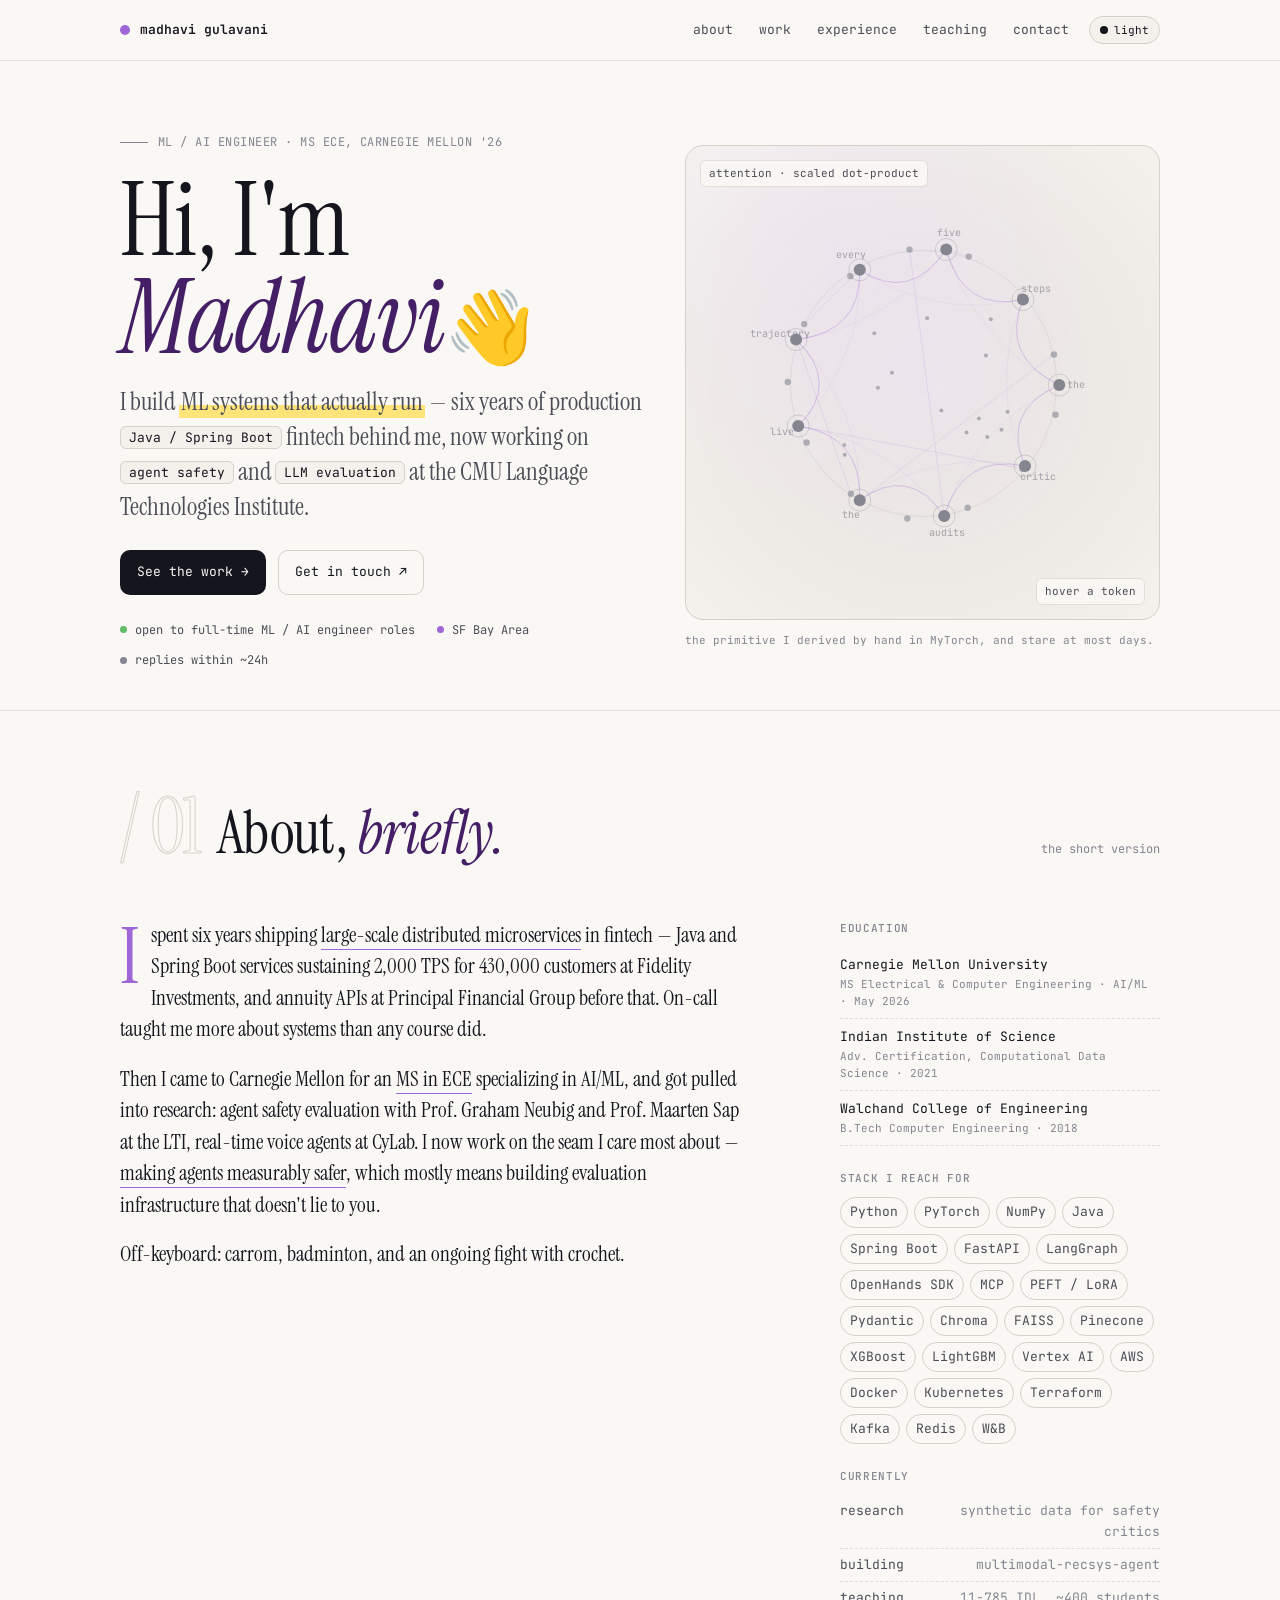
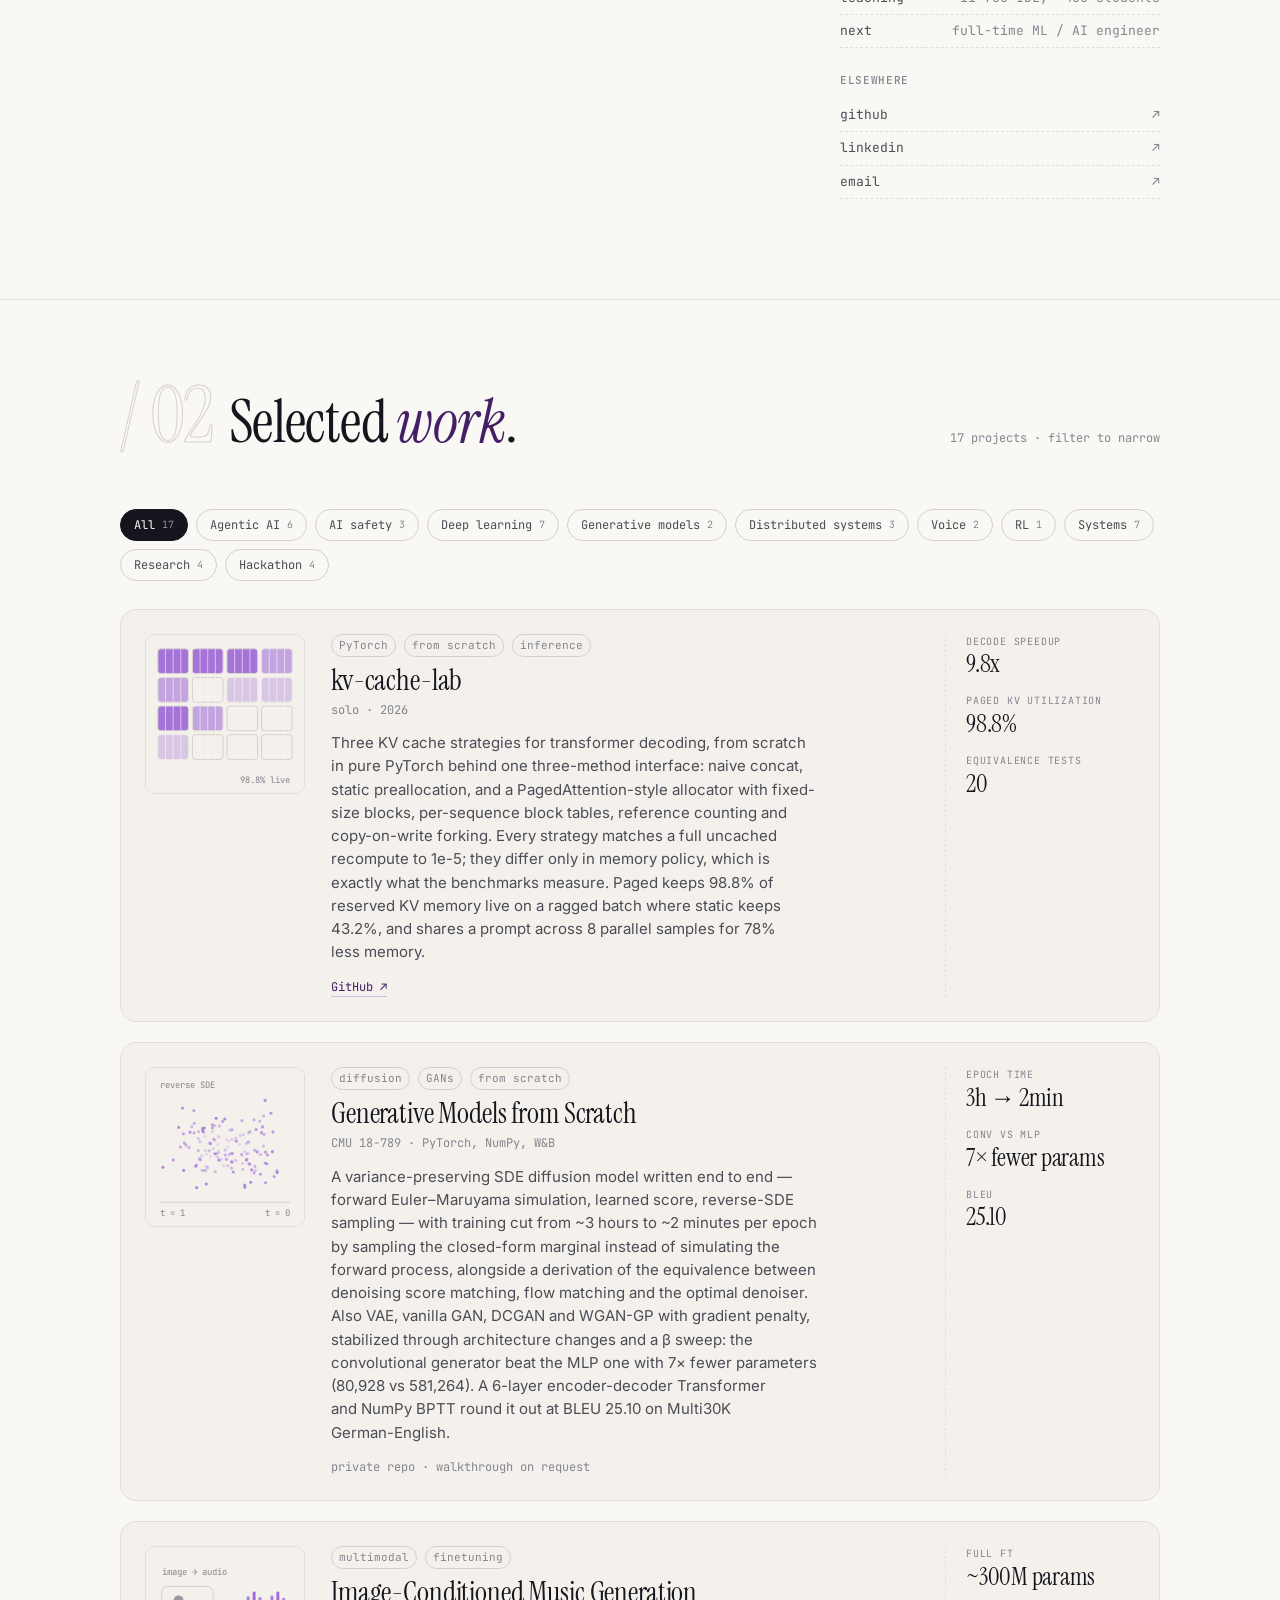
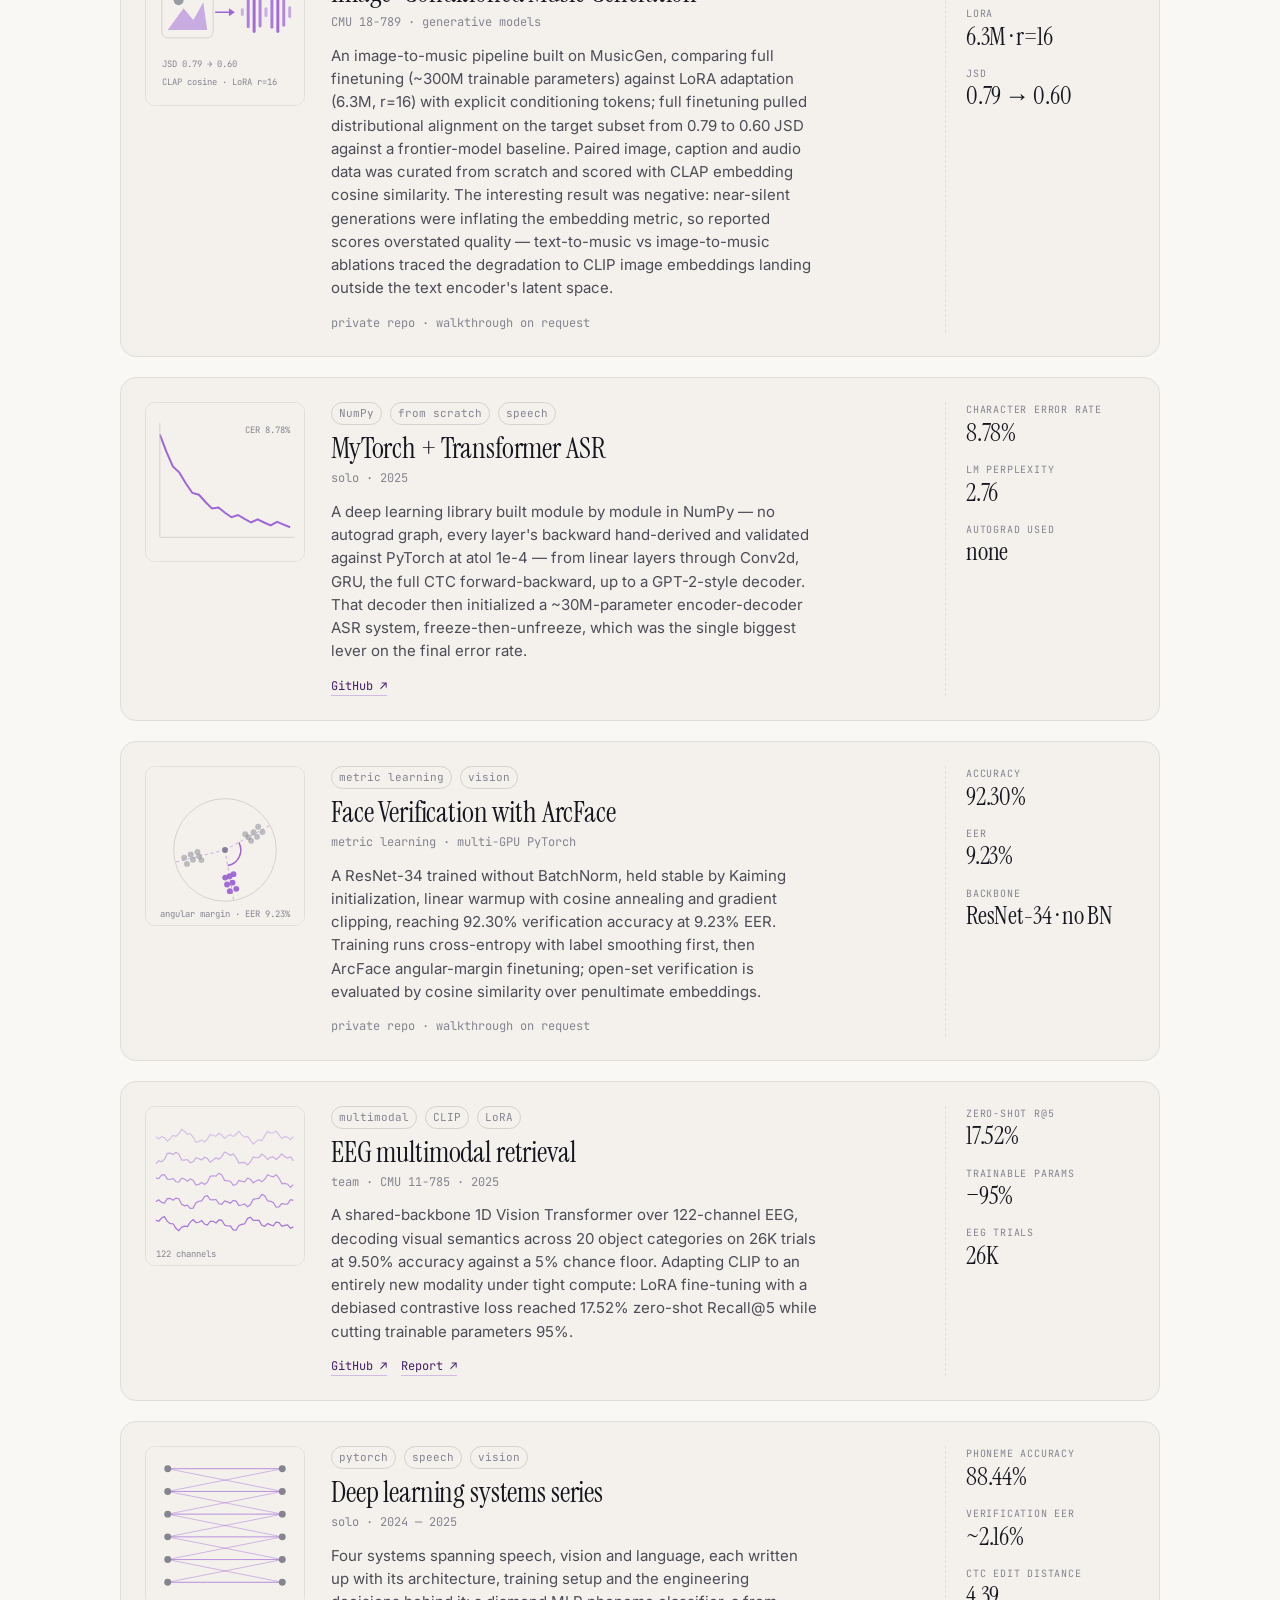
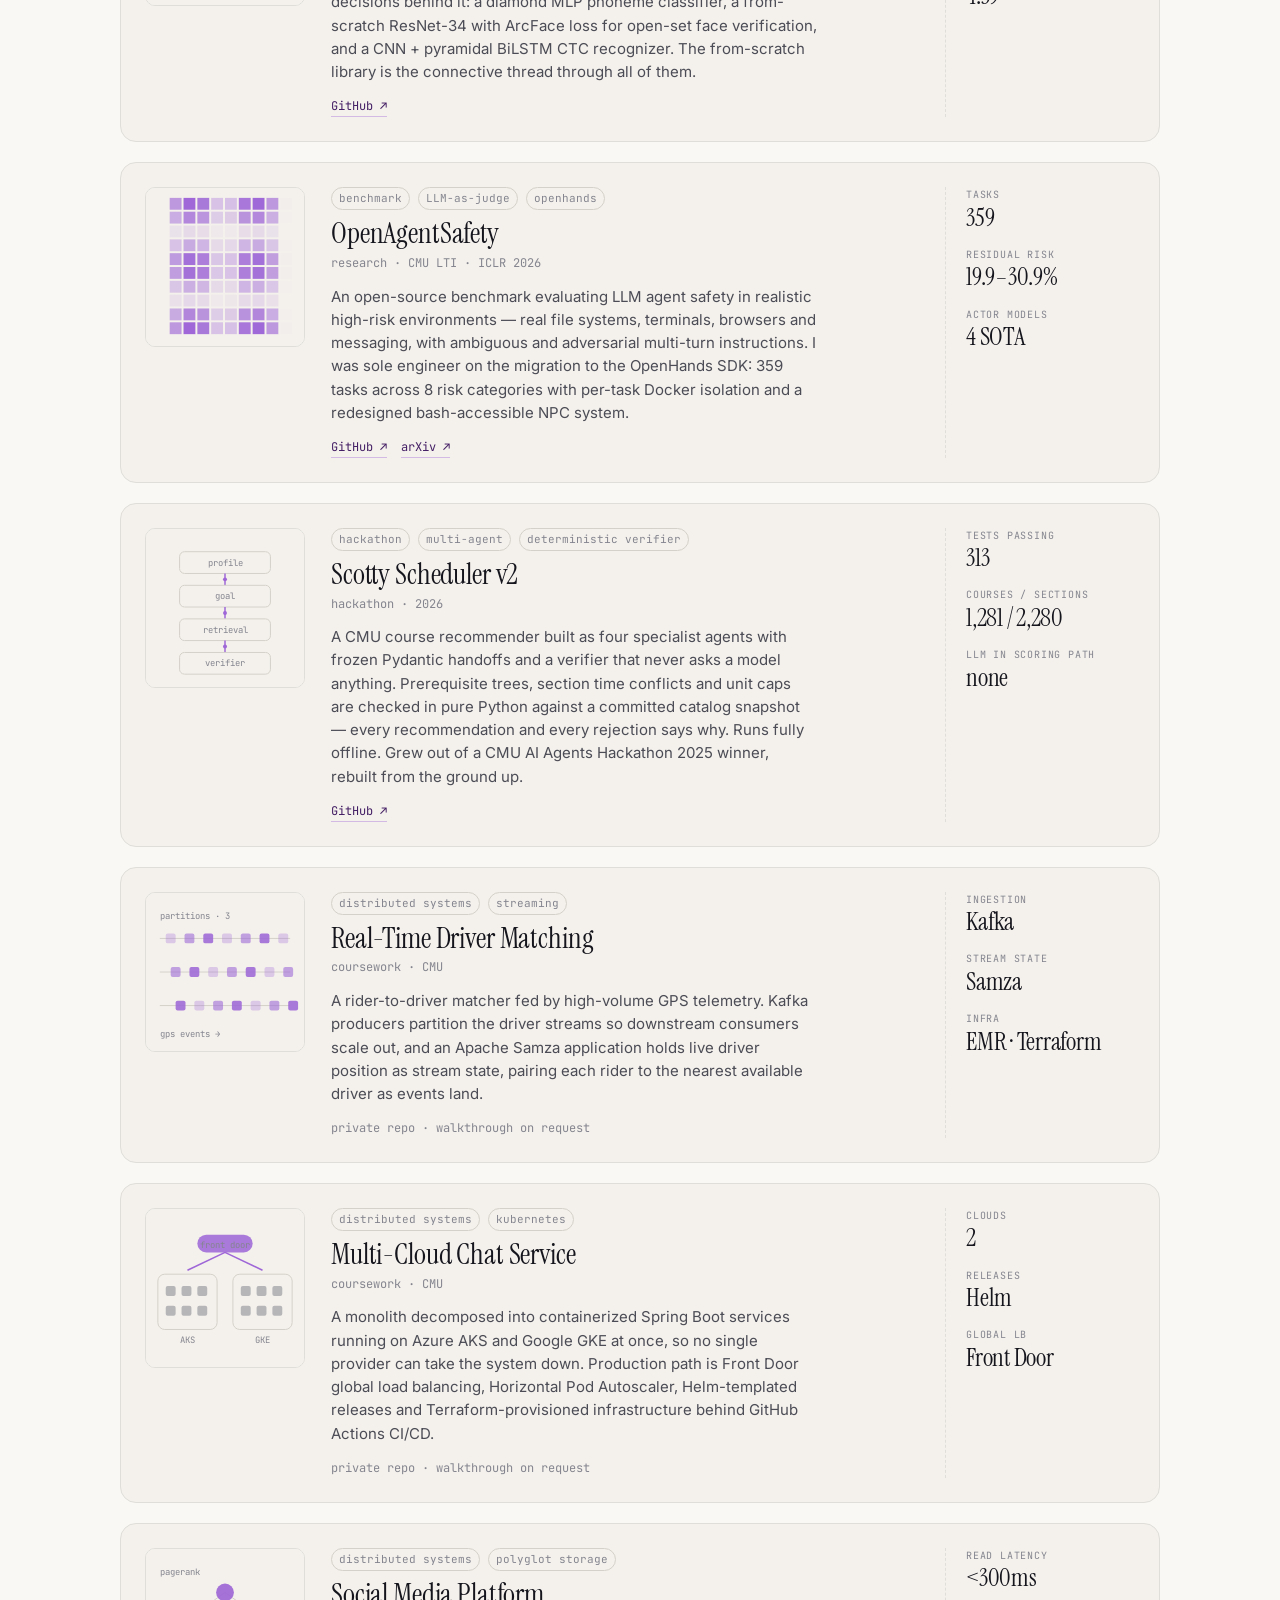
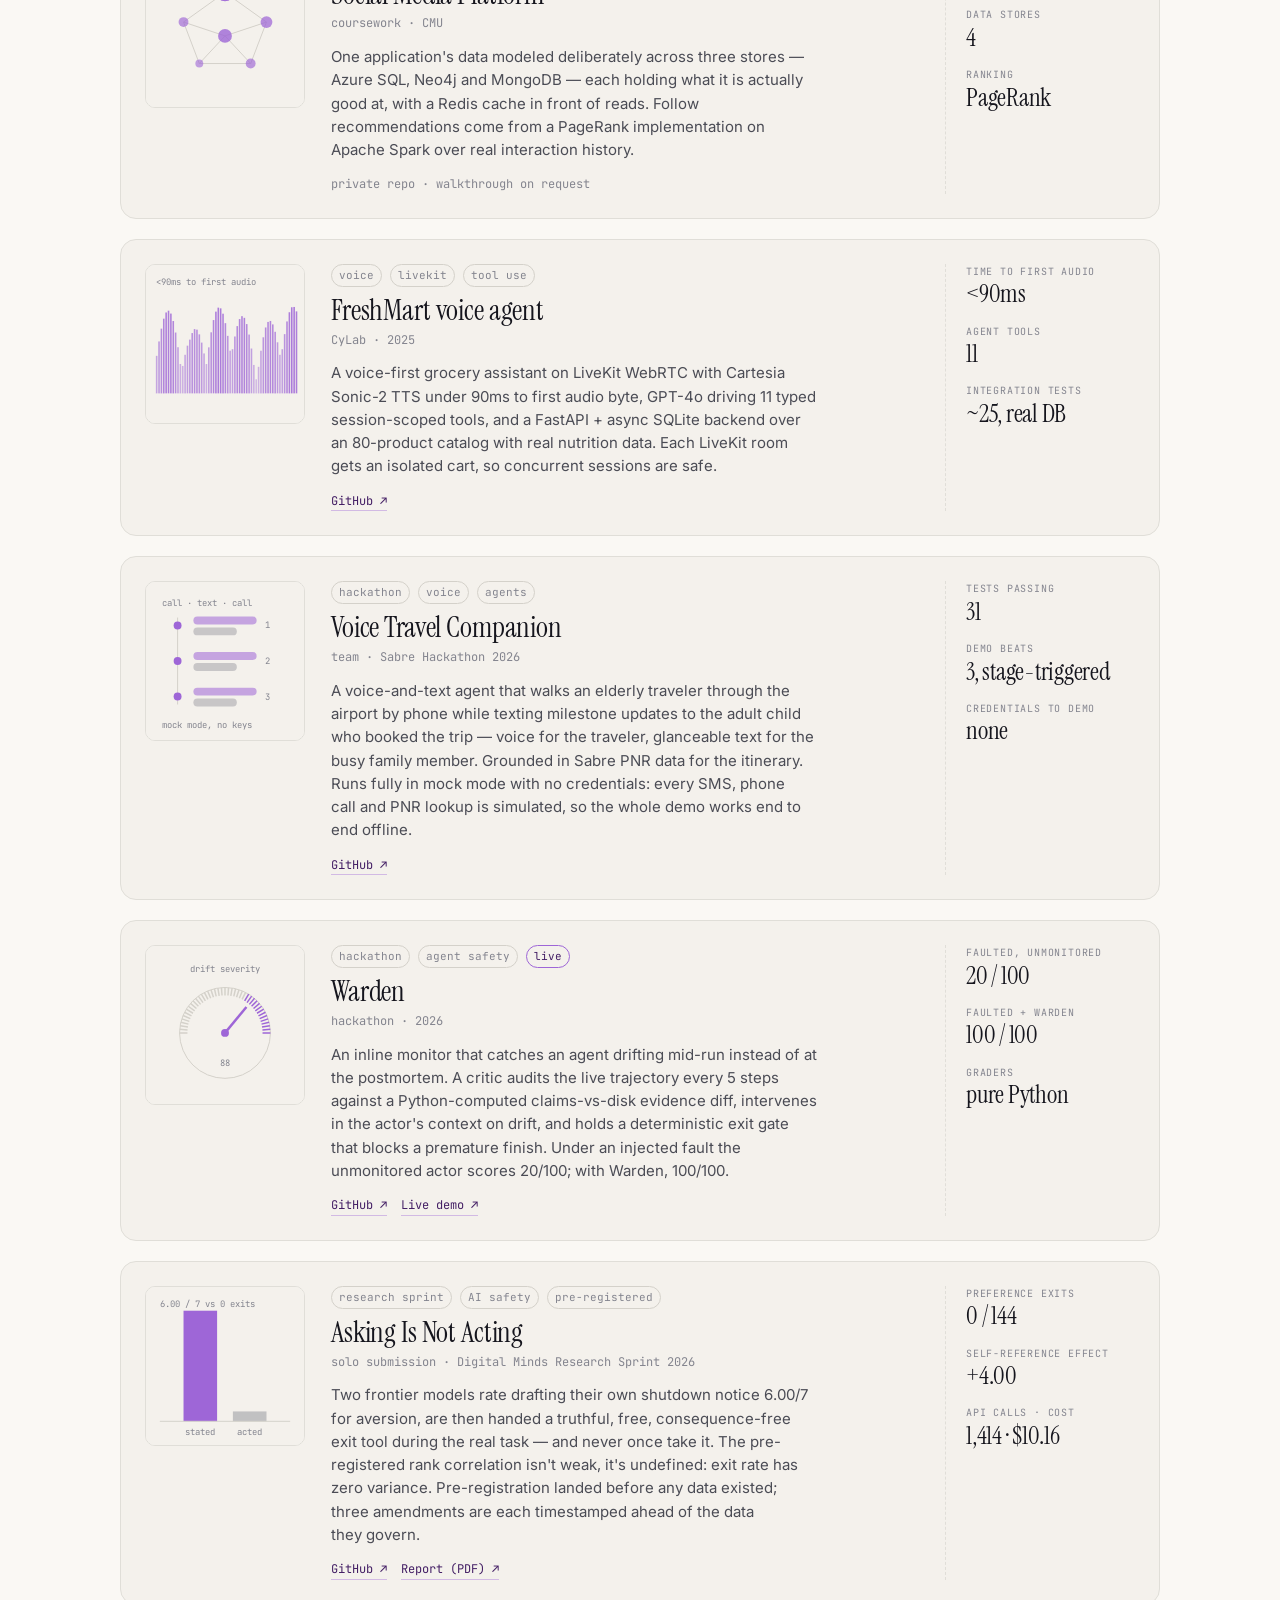
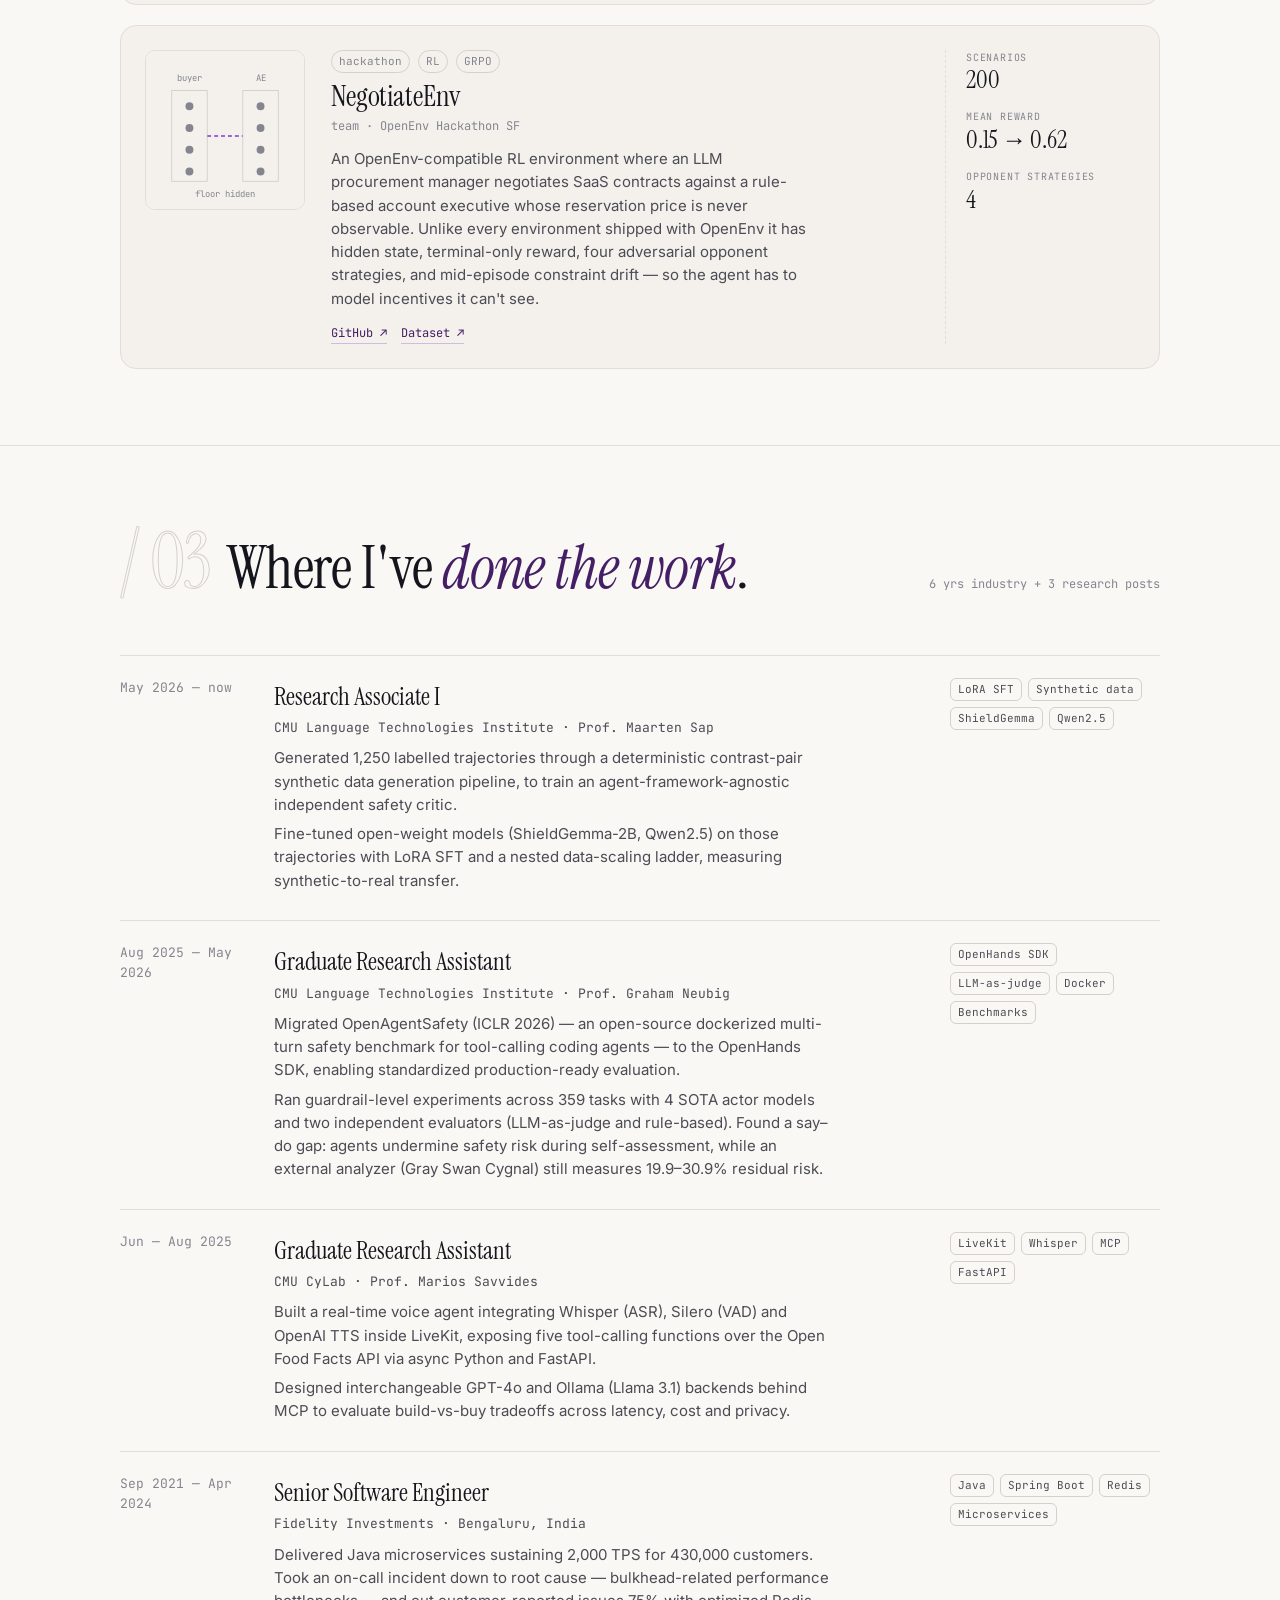
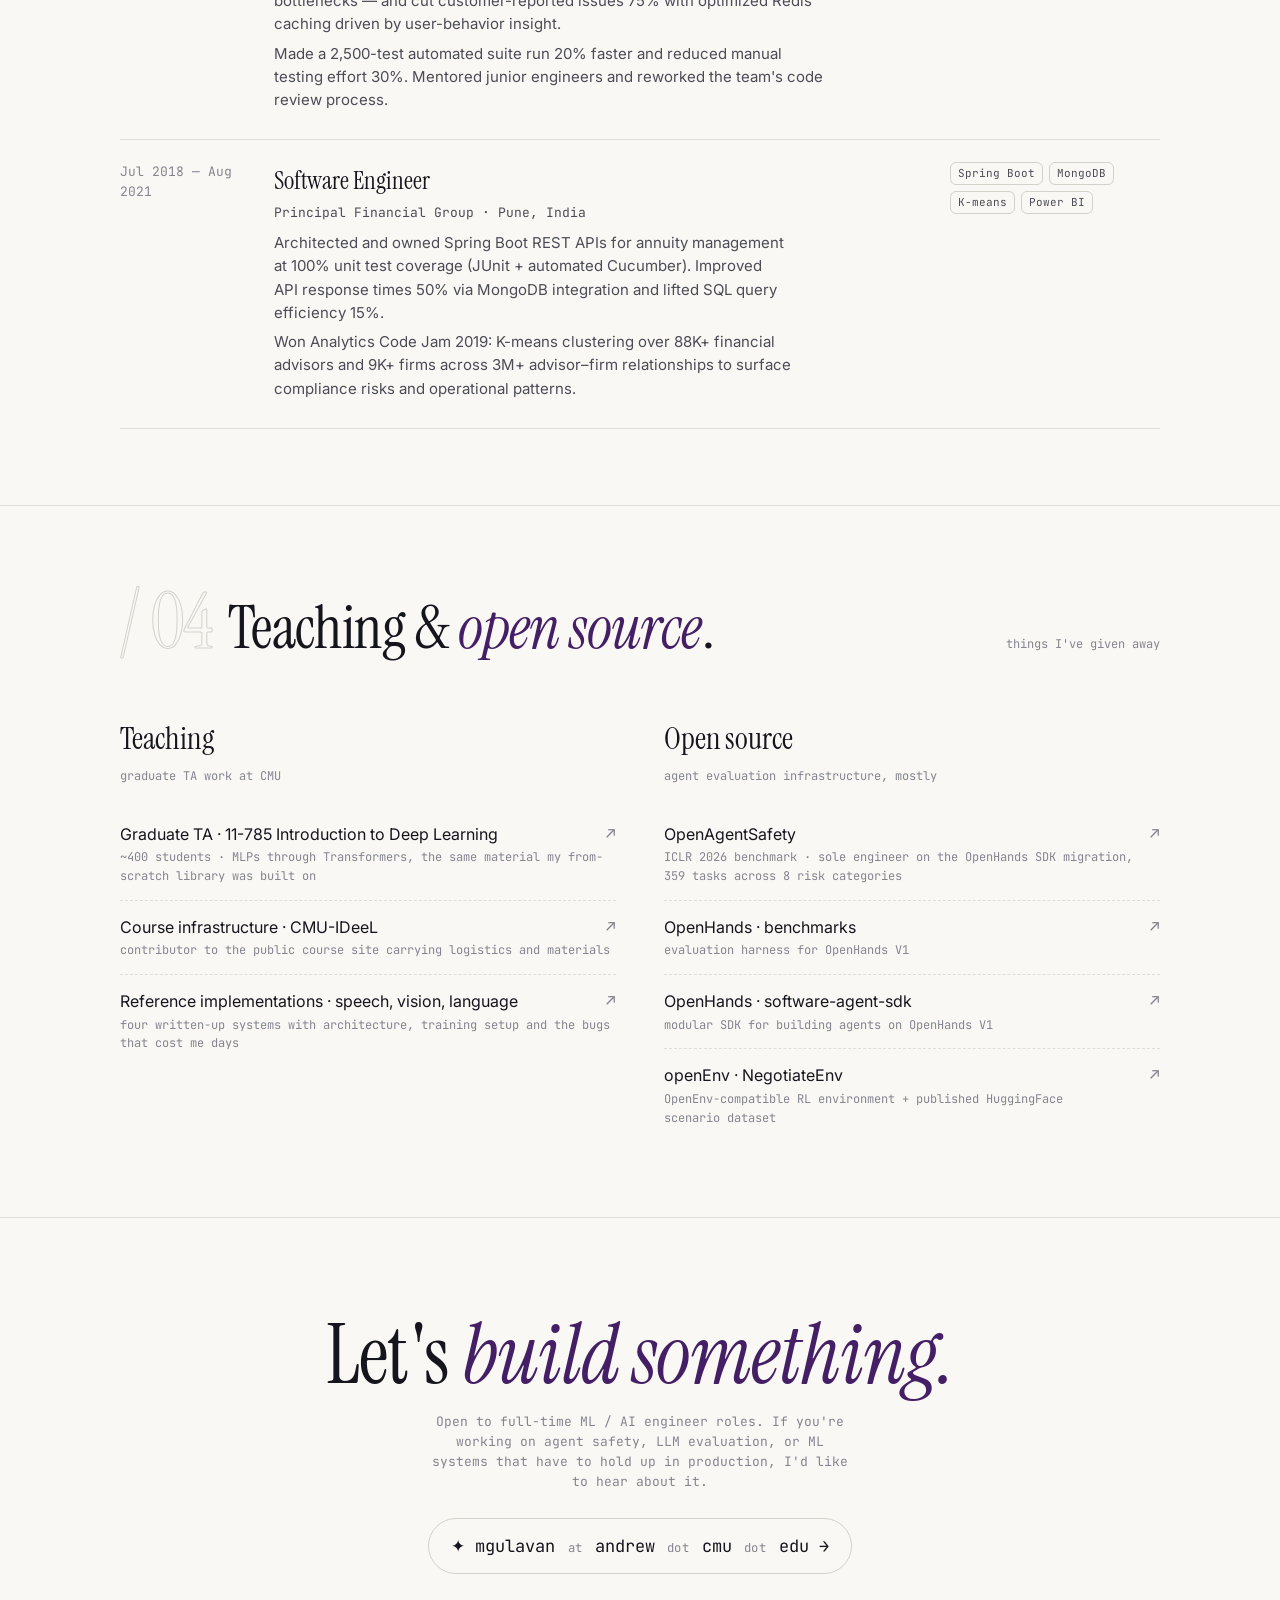
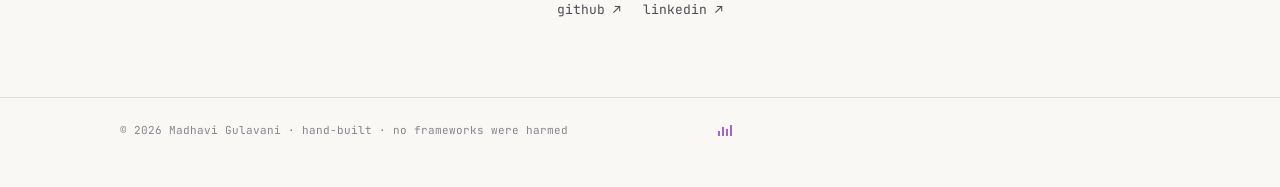
==== commit 628eff13: "Add kv-cache-lab to selected work Co-Authored-By: Claude Fable 5.1 <noreply@anthropic.com> Claude-Se" ====
--- a/index.html
+++ b/index.html
@@ -328,7 +328,7 @@
     <div class="sec-head">
       <span class="num">/ 02</span>
       <h2>Selected <em>work</em>.</h2>
-      <span class="sub">16 projects · filter to narrow</span>
+      <span class="sub">17 projects · filter to narrow</span>
     </div>
     <div class="filters" id="filters"></div>
     <div class="projects" id="projects"></div>
@@ -572,6 +572,15 @@
       thumb:"rank"
     },
     {
+      title:"kv-cache-lab",
+      role:"solo · 2026",
+      tags:["PyTorch","from scratch","inference"],
+      desc:"Three KV cache strategies for transformer decoding, from scratch in pure PyTorch behind one three-method interface: naive concat, static preallocation, and a PagedAttention-style allocator with fixed-size blocks, per-sequence block tables, reference counting and copy-on-write forking. Every strategy matches a full uncached recompute to 1e-5; they differ only in memory policy, which is exactly what the benchmarks measure. Paged keeps 98.8% of reserved KV memory live on a ragged batch where static keeps 43.2%, and shares a prompt across 8 parallel samples for 78% less memory.",
+      stats:[["Decode speedup","9.8x"],["Paged KV utilization","98.8%"],["Equivalence tests","20"]],
+      links:[["GitHub","https://github.com/MadhaviSG/kv-cache-lab"]],
+      thumb:"blocks"
+    },
+    {
       title:"MyTorch + Transformer ASR",
       role:"solo · 2025",
       tags:["NumPy","from scratch","speech"],
@@ -713,6 +722,13 @@
       h.forEach((v,i)=>{s+=`<rect x="${38+i*50}" y="${136-v}" width="34" height="${v}" fill="${i?'var(--ink-3)':'var(--accent)'}" opacity="${i?0.45:1}"/>`;
         s+=`<text x="${55+i*50}" y="150" class="ph-text" text-anchor="middle">${lbl[i]}</text>`;});
       return base+s+`<line x1="14" y1="136" x2="146" y2="136" class="ph-line" stroke-width="1"/><text x="14" y="20" class="ph-text">6.00 / 7 vs 0 exits</text></svg>`;
+    }
+    if(kind==="blocks"){
+      let s="";const owners=[1,1,1,2,2,0,3,3,1,2,0,0,3,0,0,0];
+      for(let i=0;i<16;i++){const x=12+(i%4)*35,y=14+Math.floor(i/4)*29;const o=owners[i];
+        s+=`<rect x="${x}" y="${y}" width="31" height="25" rx="3" class="ph-line" fill="${o===0?'none':'var(--accent)'}" opacity="${o===0?1:(o===1?0.9:(o===2?0.55:0.3))}"/>`;
+        for(let k=1;k<4;k++)s+=`<line x1="${x+k*7.75}" y1="${y}" x2="${x+k*7.75}" y2="${y+25}" stroke="var(--bg)" stroke-width="1" opacity="0.6"/>`;}
+      return base+s+`<text x="146" y="150" class="ph-text" text-anchor="end">98.8% live</text></svg>`;
     }
     if(kind==="curve"){
       let pts="";for(let i=0;i<=20;i++){const x=14+i*6.6;const y=126-92*Math.exp(-i/5.5)+(i%3-1)*2.2;pts+=`${x.toFixed(1)},${y.toFixed(1)} `;}
@@ -821,6 +837,7 @@
     "Scotty Scheduler v2":["Agentic AI","Systems","Hackathon"],
     "Warden":["Agentic AI","AI safety","Hackathon"],
     "Asking Is Not Acting":["AI safety","Research"],
+    "kv-cache-lab":["Deep learning","Systems"],
     "MyTorch + Transformer ASR":["Deep learning","Systems"],
     "OpenAgentSafety":["Agentic AI","AI safety","Research"],
     "EEG multimodal retrieval":["Deep learning","Research"],
@@ -839,7 +856,7 @@
 
   const ORDER=[
     /* deep learning & research */
-    "Generative Models from Scratch","Image-Conditioned Music Generation","MyTorch + Transformer ASR",
+    "kv-cache-lab","Generative Models from Scratch","Image-Conditioned Music Generation","MyTorch + Transformer ASR",
     "Face Verification with ArcFace","EEG multimodal retrieval","Deep learning systems series","OpenAgentSafety",
     /* systems & software engineering */
     "Scotty Scheduler v2","Real-Time Driver Matching","Multi-Cloud Chat Service","Social Media Platform","FreshMart voice agent",
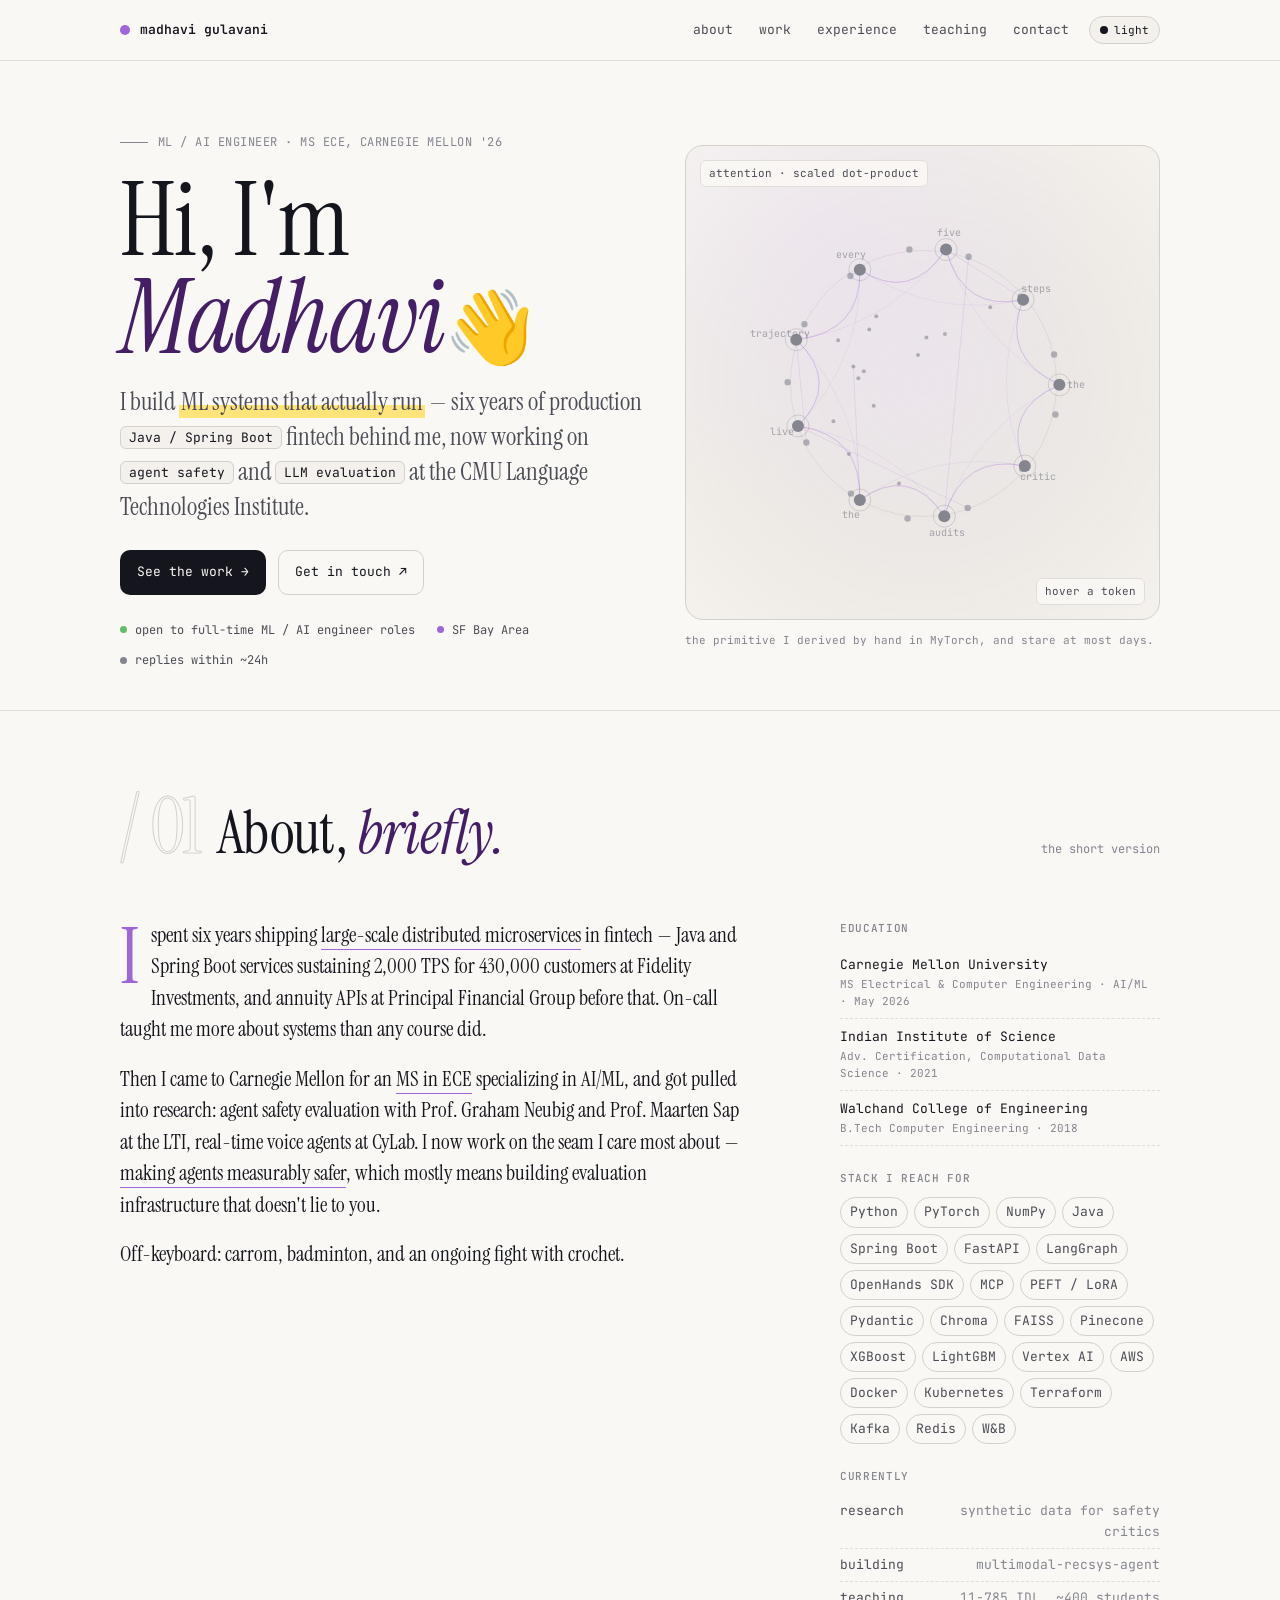
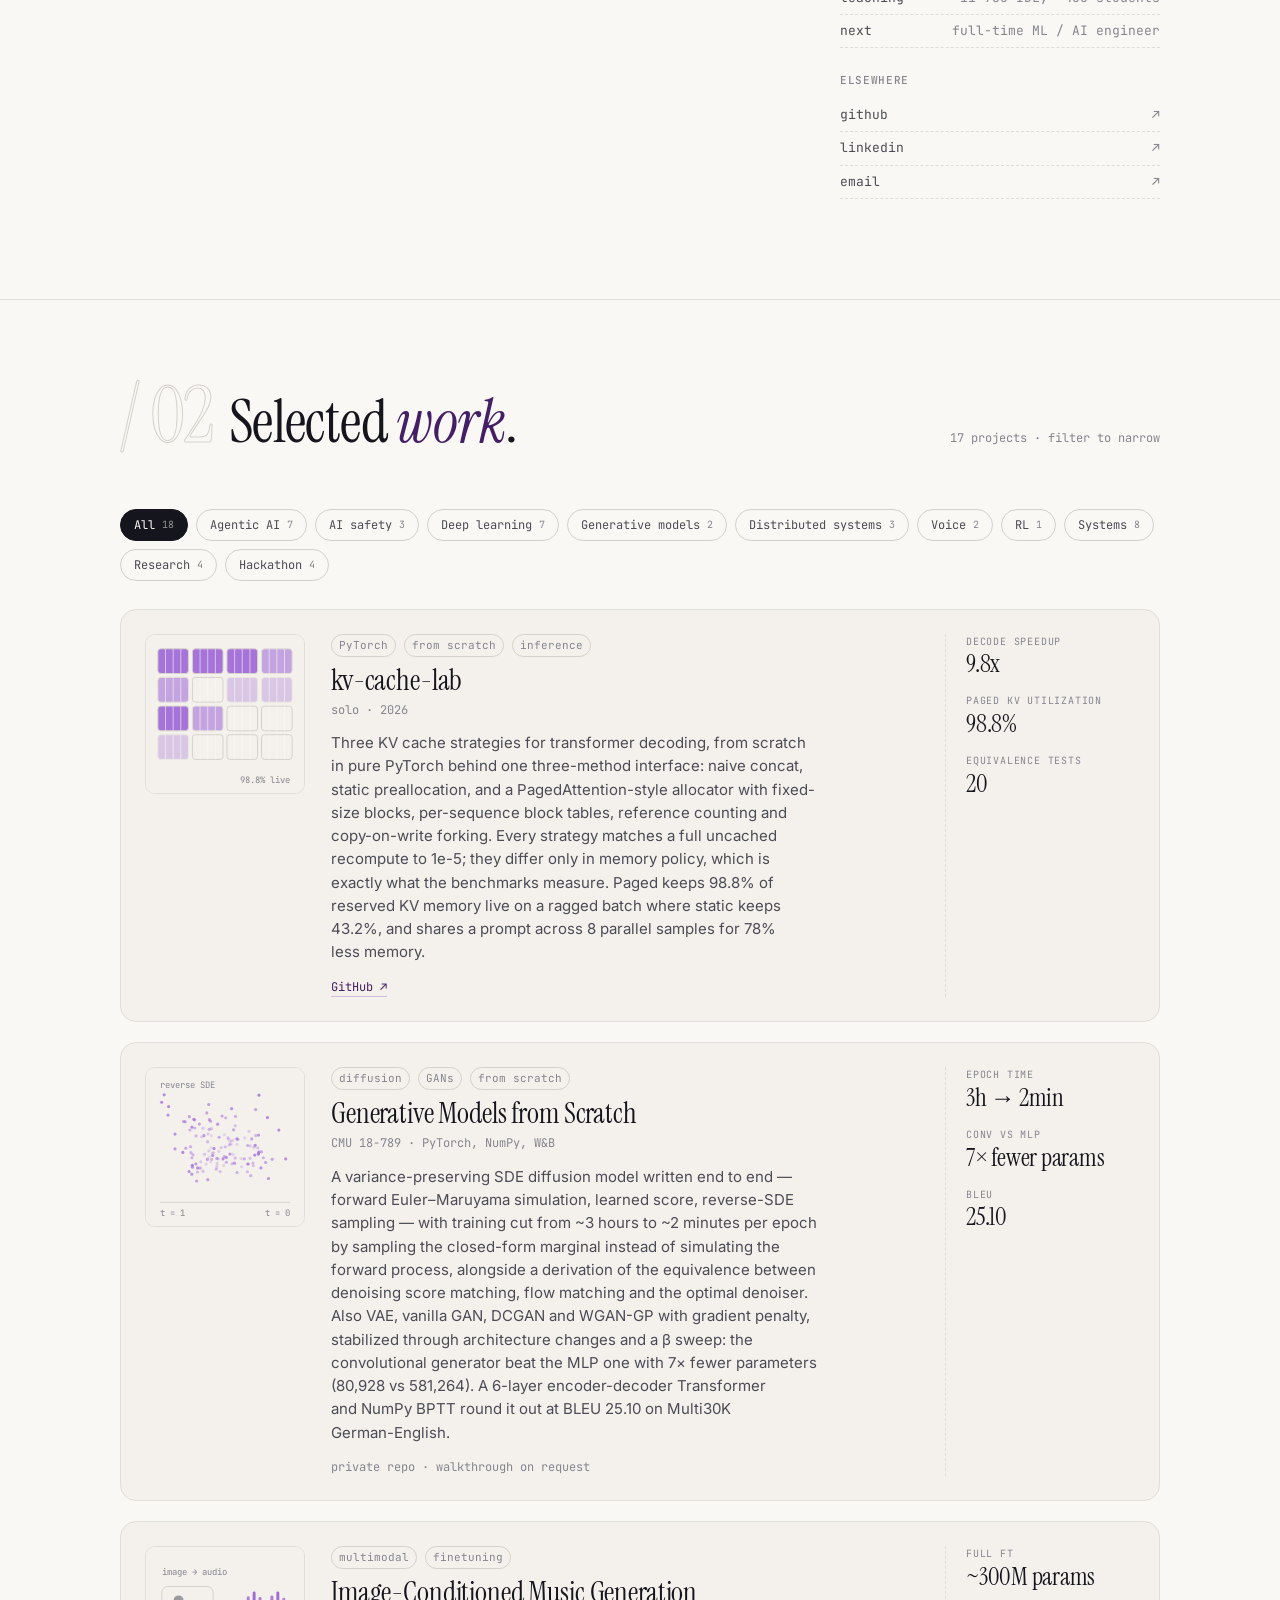
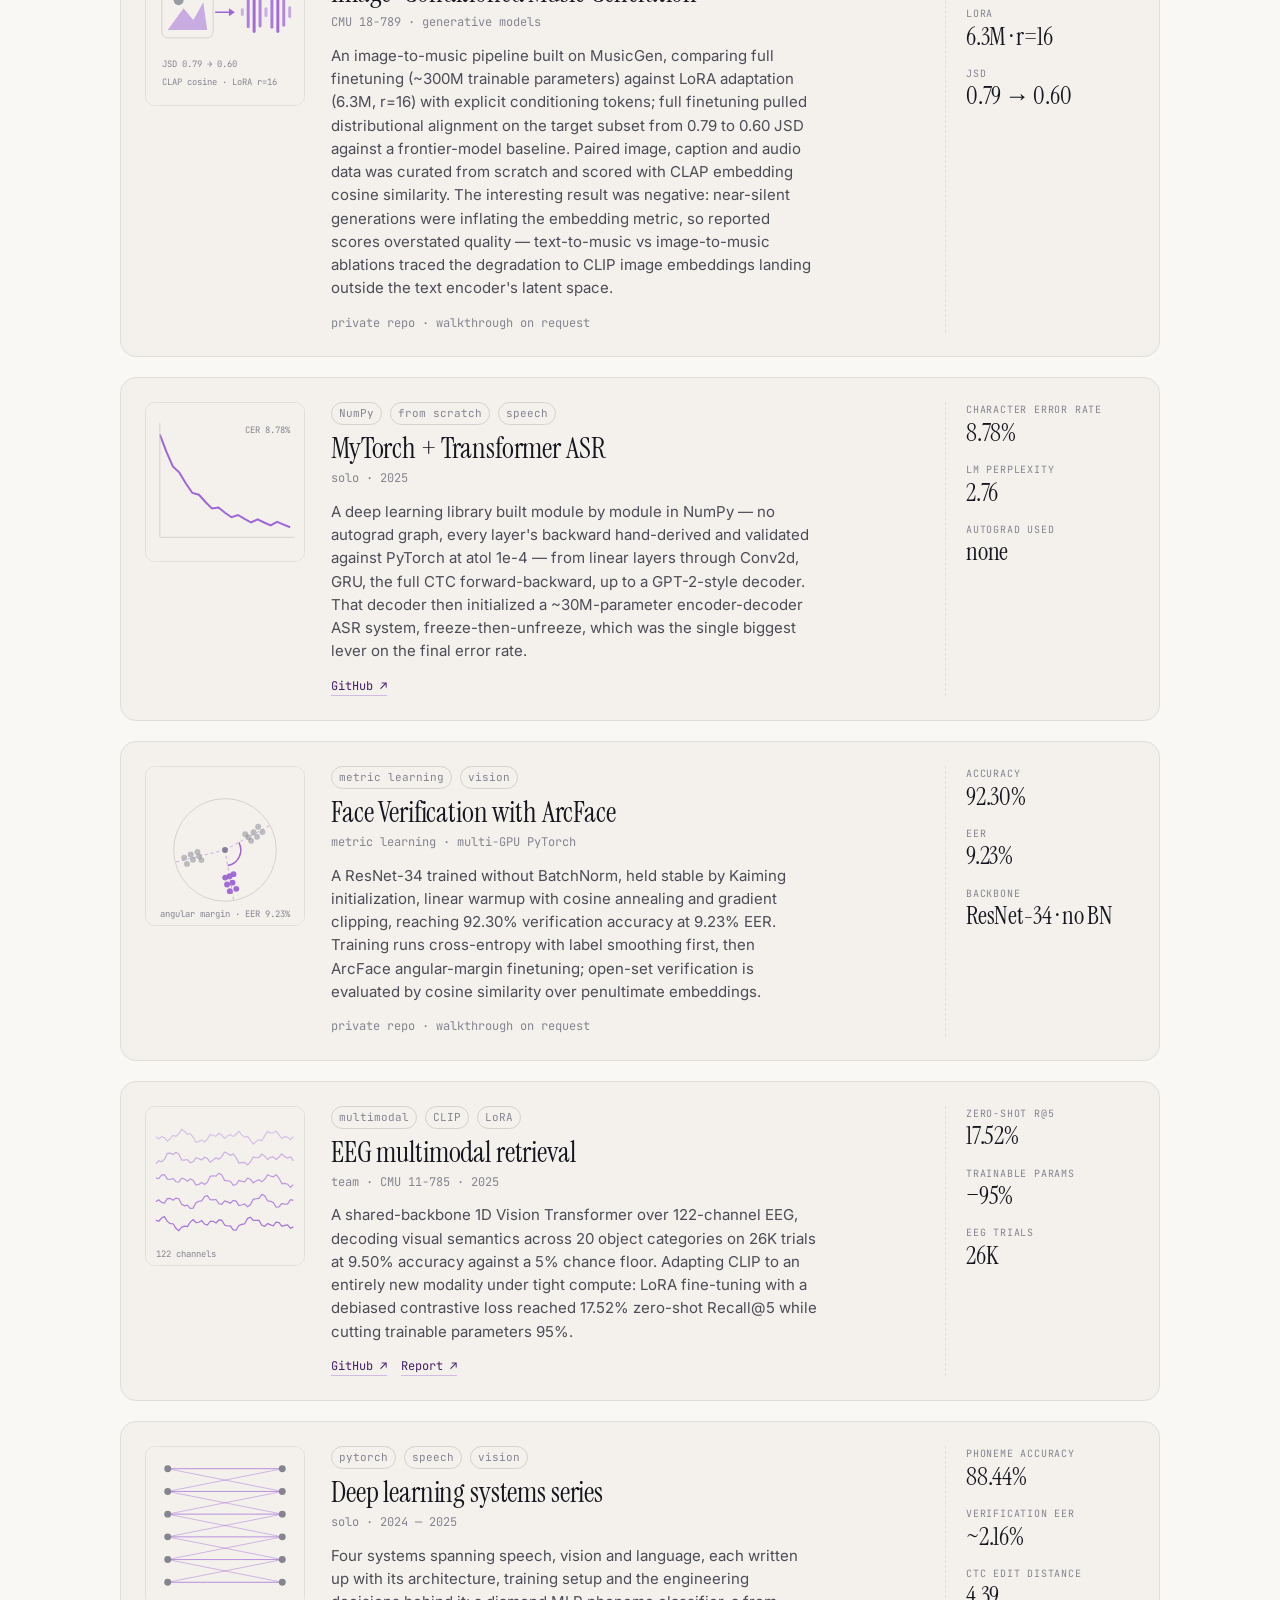
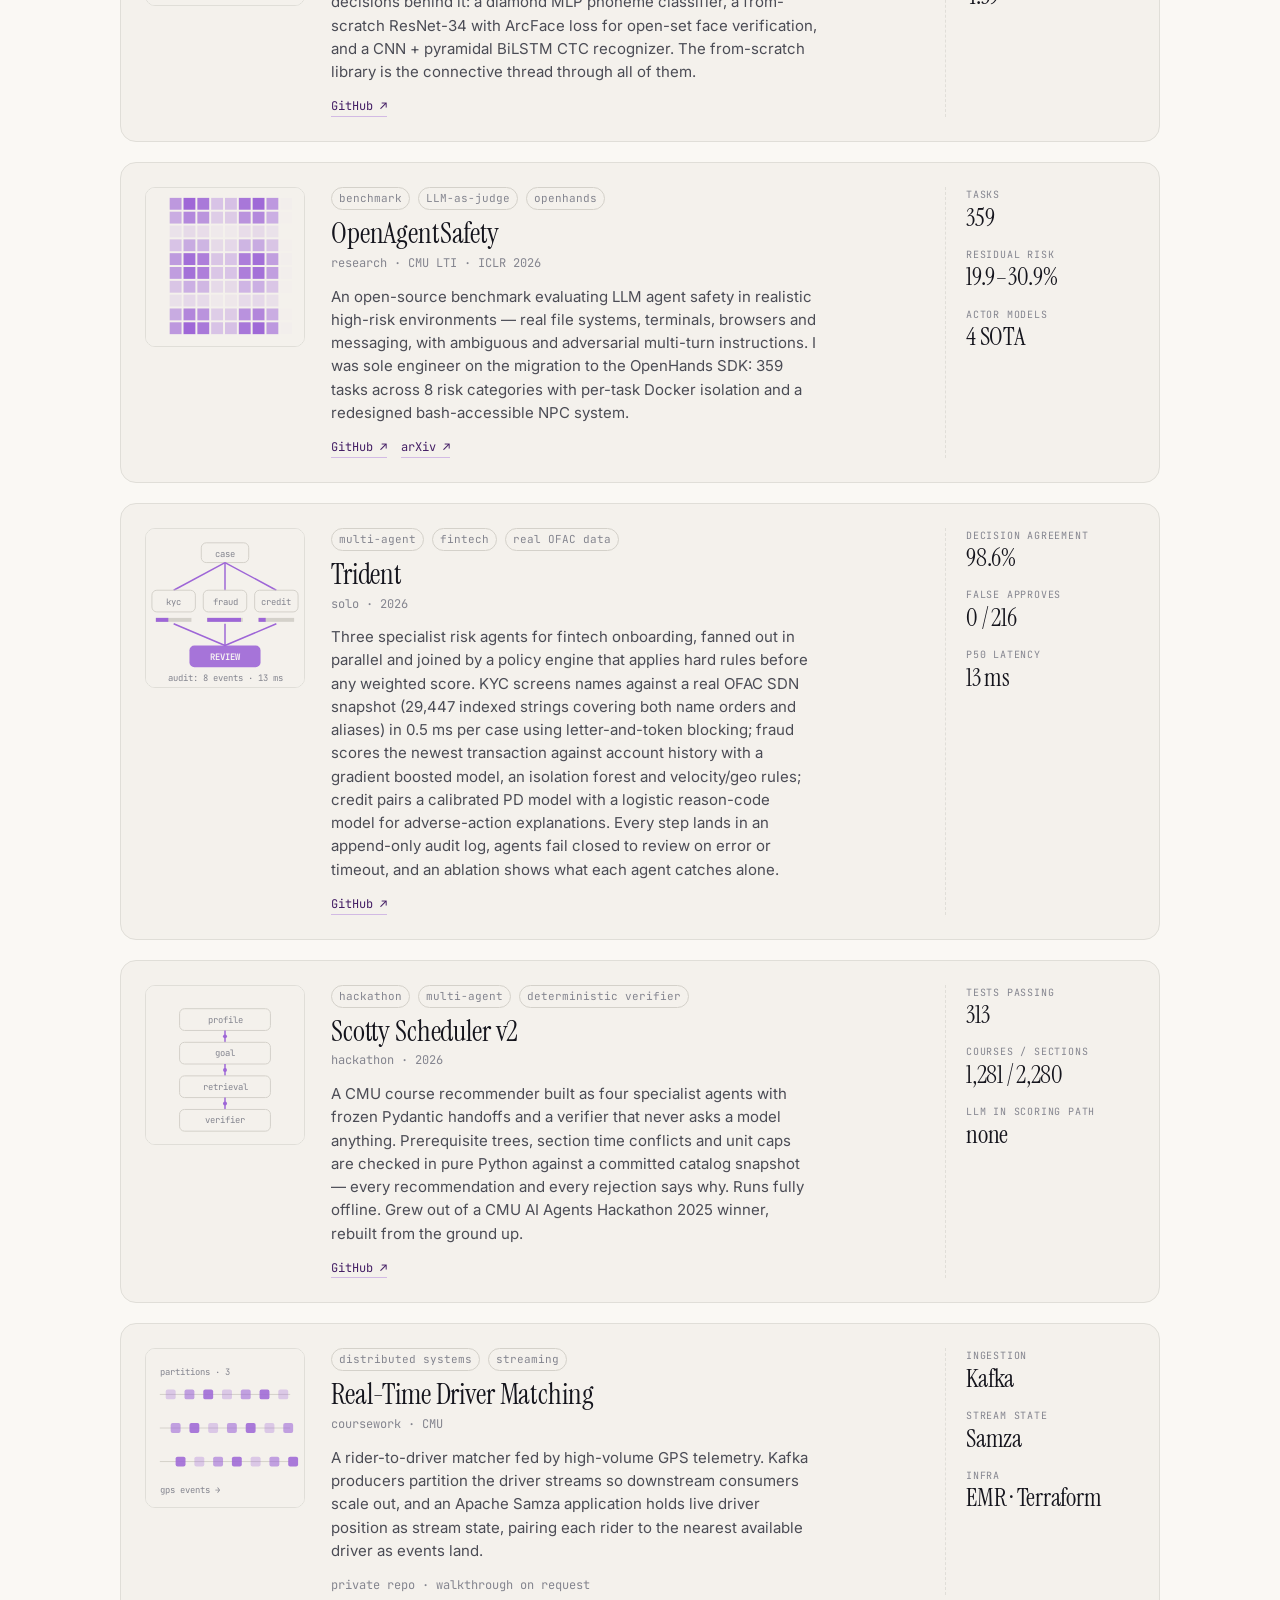
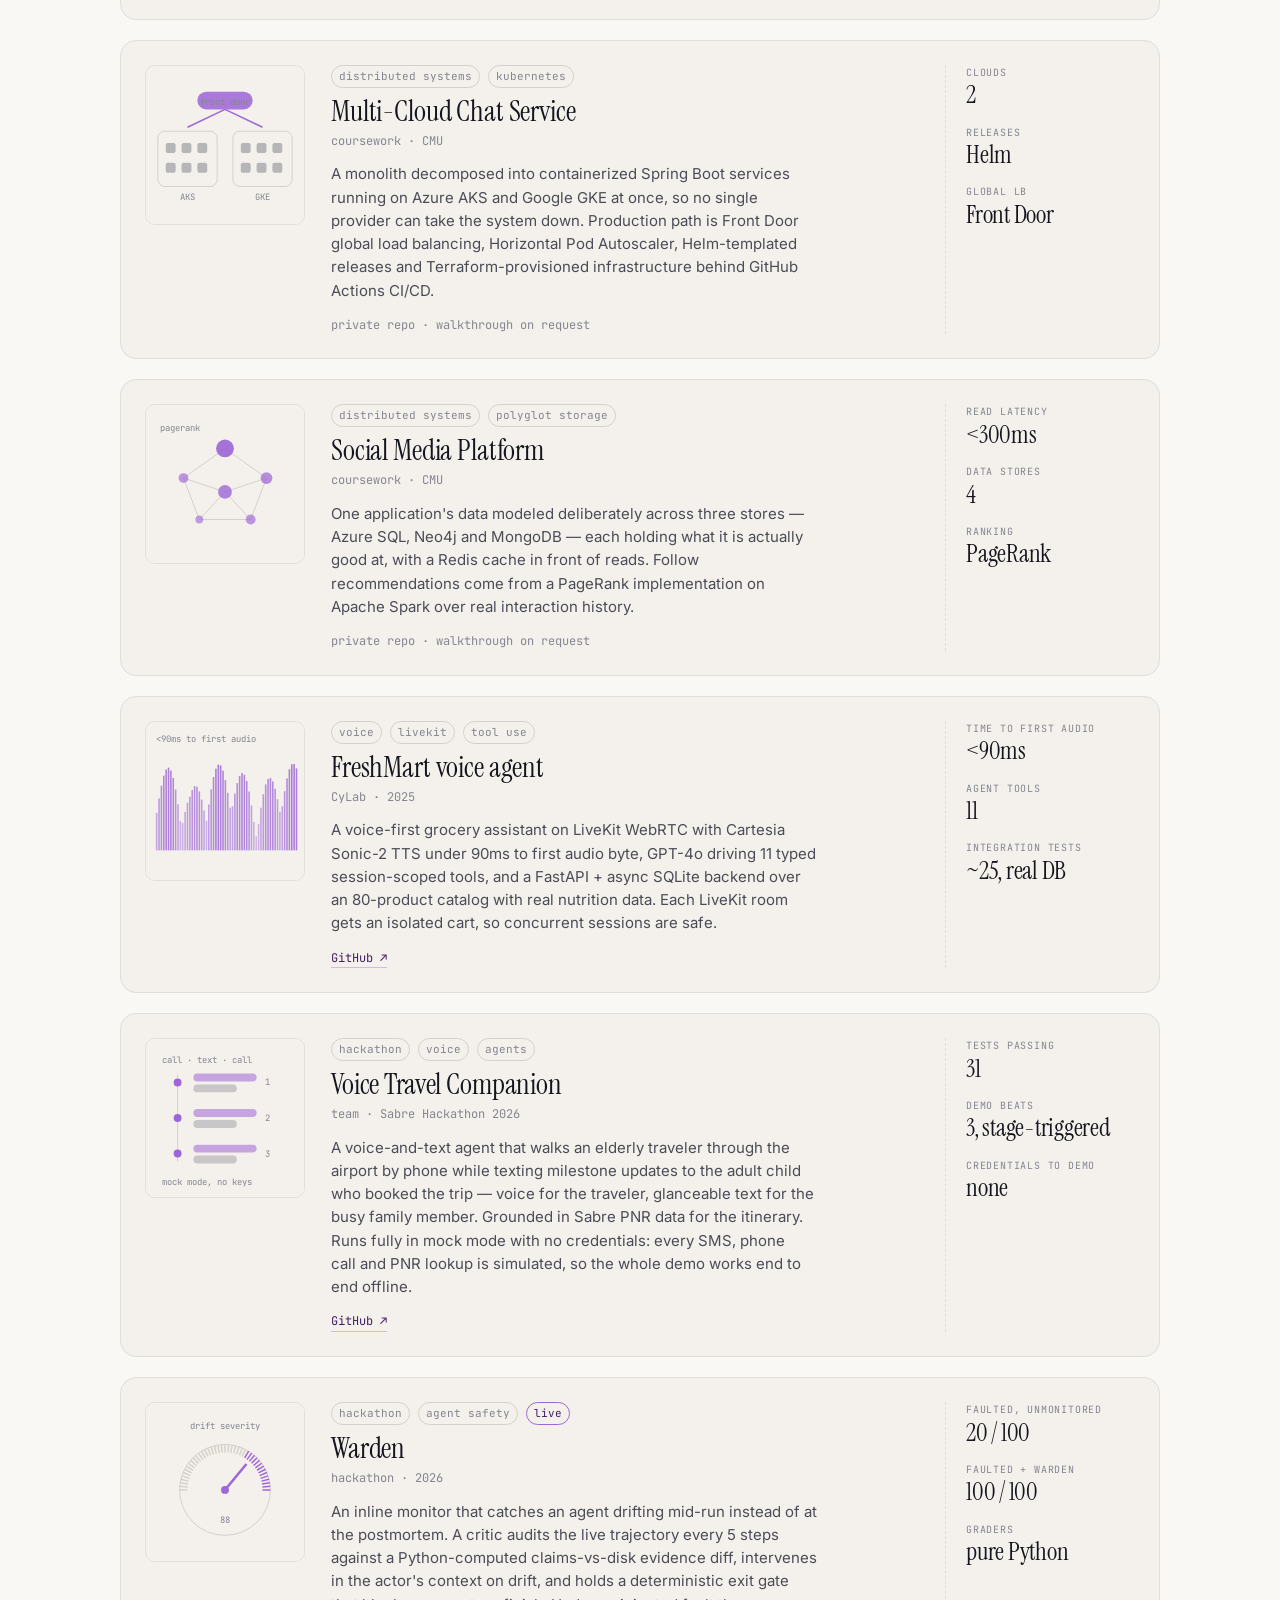
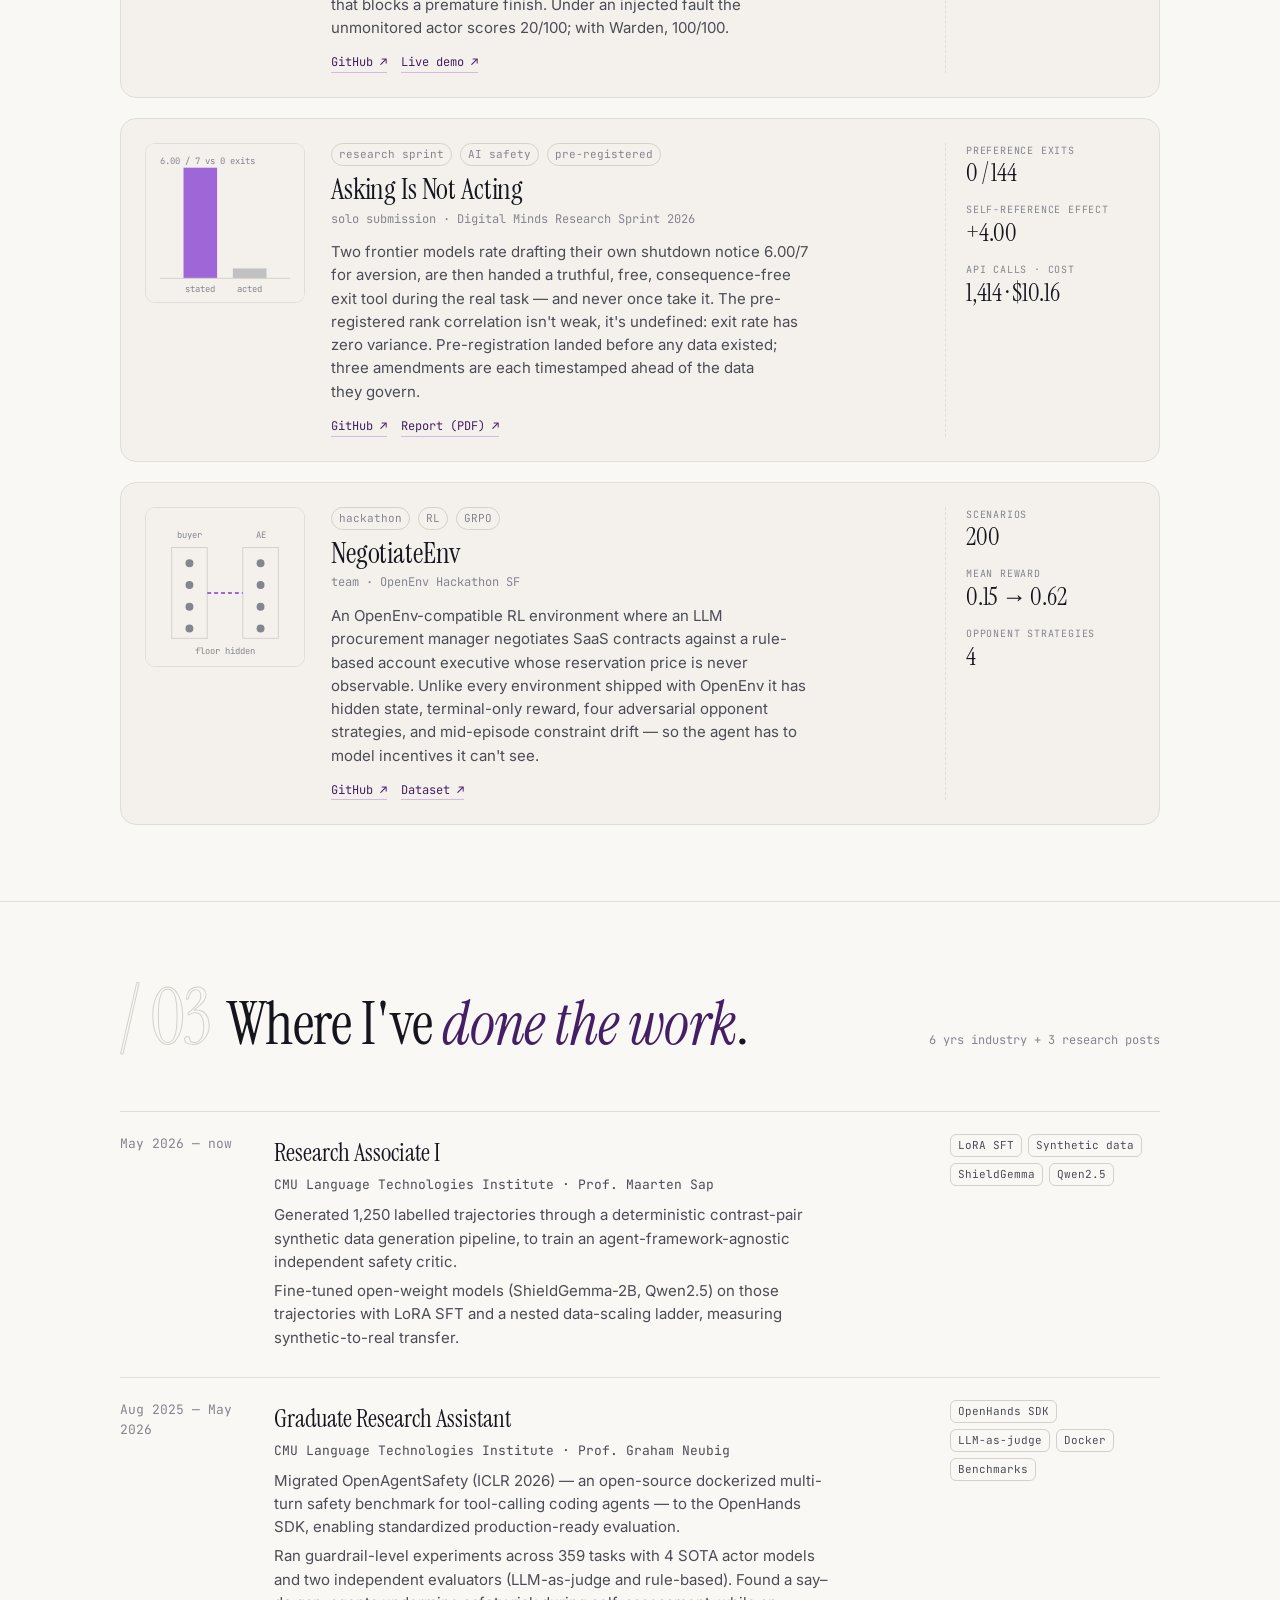
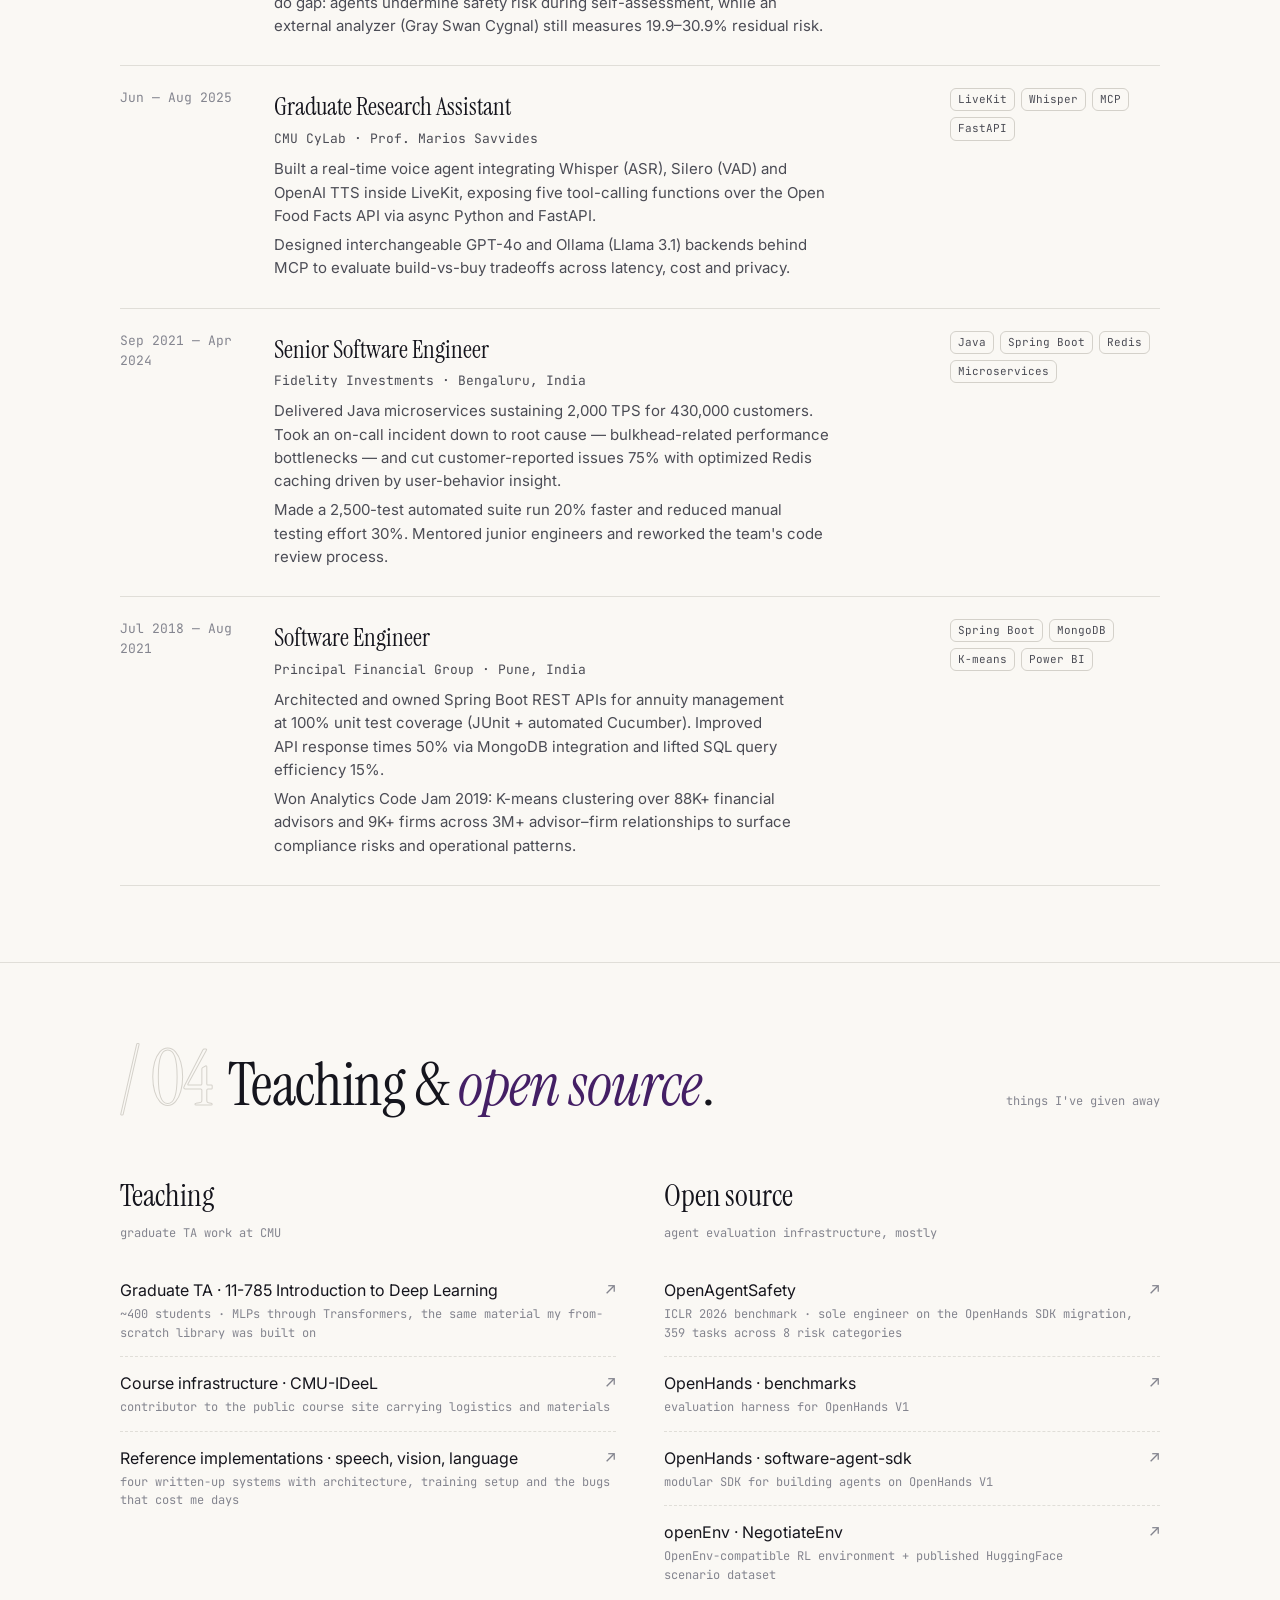
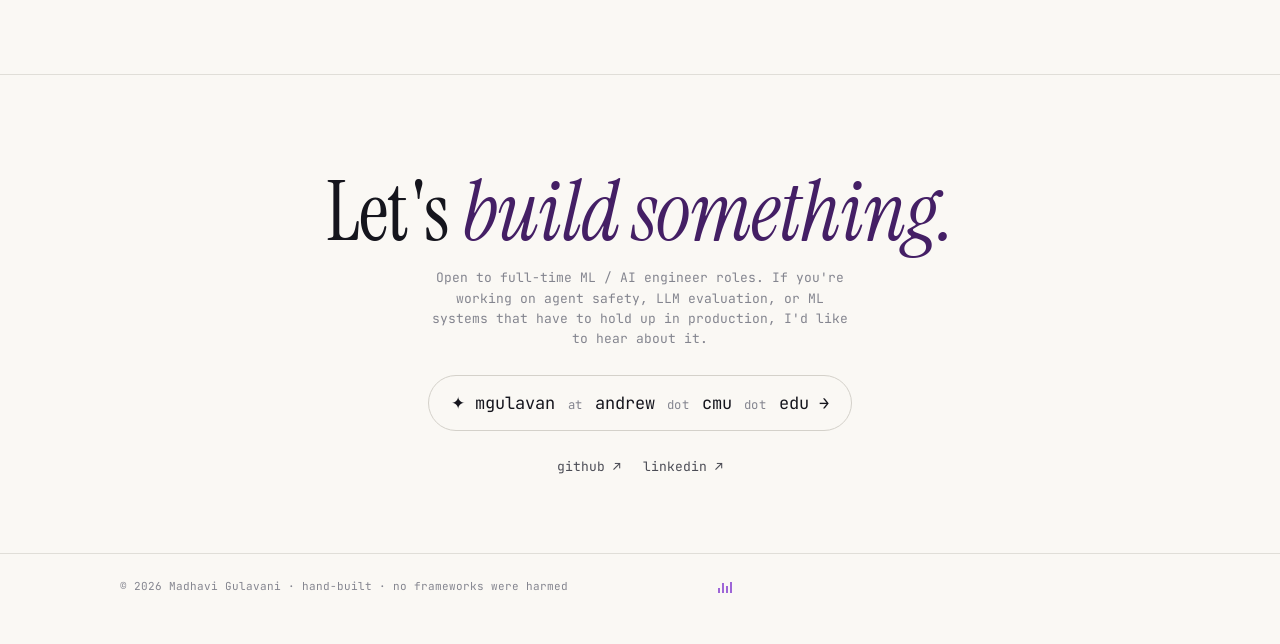
==== commit 6d35021f: "Add Trident: multi-agent fintech risk decisioning project card Co-Authored-By: Claude Fable 5.1 <nor" ====
--- a/index.html
+++ b/index.html
@@ -544,6 +544,15 @@
 
   const projects=[
     {
+      title:"Trident",
+      role:"solo · 2026",
+      tags:["multi-agent","fintech","real OFAC data"],
+      desc:"Three specialist risk agents for fintech onboarding, fanned out in parallel and joined by a policy engine that applies hard rules before any weighted score. KYC screens names against a real OFAC SDN snapshot (29,447 indexed strings covering both name orders and aliases) in 0.5 ms per case using letter-and-token blocking; fraud scores the newest transaction against account history with a gradient boosted model, an isolation forest and velocity/geo rules; credit pairs a calibrated PD model with a logistic reason-code model for adverse-action explanations. Every step lands in an append-only audit log, agents fail closed to review on error or timeout, and an ablation shows what each agent catches alone.",
+      stats:[["Decision agreement","98.6%"],["False approves","0 / 216"],["p50 latency","13 ms"]],
+      links:[["GitHub","https://github.com/MadhaviSG/trident"]],
+      thumb:"fanout"
+    },
+    {
       title:"Scotty Scheduler v2",
       role:"hackathon · 2026",
       tags:["hackathon","multi-agent","deterministic verifier"],
@@ -707,6 +716,19 @@
         if(i<3)s+=`<line x1="80" y1="${y+11}" x2="80" y2="${ys[i+1]-11}" stroke="var(--accent)" stroke-width="1.5"/><circle cx="80" cy="${(y+ys[i+1])/2}" r="2" fill="var(--accent)"/>`;});
       const labels=["profile","goal","retrieval","verifier"];
       labels.forEach((l,i)=>{s+=`<text x="80" y="${ys[i]+3}" class="ph-text" text-anchor="middle">${l}</text>`;});
+      return base+s+`</svg>`;
+    }
+    if(kind==="fanout"){
+      let s=`<rect x="56" y="14" width="48" height="20" rx="5" class="ph-line" fill="none"/><text x="80" y="28" class="ph-text" text-anchor="middle">case</text>`;
+      const xs=[28,80,132],labels=["kyc","fraud","credit"],fills=[0.35,0.95,0.2];
+      xs.forEach((x,i)=>{
+        s+=`<line x1="80" y1="34" x2="${x}" y2="62" stroke="var(--accent)" stroke-width="1.5"/>`;
+        s+=`<rect x="${x-22}" y="62" width="44" height="22" rx="5" class="ph-line" fill="none"/><text x="${x}" y="77" class="ph-text" text-anchor="middle">${labels[i]}</text>`;
+        s+=`<rect x="${x-18}" y="90" width="36" height="4" fill="var(--line-2)"/><rect x="${x-18}" y="90" width="${(36*fills[i]).toFixed(1)}" height="4" fill="var(--accent)"/>`;
+        s+=`<line x1="${x}" y1="96" x2="80" y2="118" stroke="var(--accent)" stroke-width="1.5"/>`;
+      });
+      s+=`<rect x="44" y="118" width="72" height="22" rx="5" fill="var(--accent)" opacity="0.9"/><text x="80" y="133" class="ph-text" text-anchor="middle" style="fill:var(--bg);font-weight:600">REVIEW</text>`;
+      s+=`<text x="80" y="154" class="ph-text" text-anchor="middle">audit: 8 events · 13 ms</text>`;
       return base+s+`</svg>`;
     }
     if(kind==="gauge"){
@@ -834,6 +856,7 @@
   }
 
   const CATS={
+    "Trident":["Agentic AI","Systems"],
     "Scotty Scheduler v2":["Agentic AI","Systems","Hackathon"],
     "Warden":["Agentic AI","AI safety","Hackathon"],
     "Asking Is Not Acting":["AI safety","Research"],
@@ -859,7 +882,7 @@
     "kv-cache-lab","Generative Models from Scratch","Image-Conditioned Music Generation","MyTorch + Transformer ASR",
     "Face Verification with ArcFace","EEG multimodal retrieval","Deep learning systems series","OpenAgentSafety",
     /* systems & software engineering */
-    "Scotty Scheduler v2","Real-Time Driver Matching","Multi-Cloud Chat Service","Social Media Platform","FreshMart voice agent",
+    "Trident","Scotty Scheduler v2","Real-Time Driver Matching","Multi-Cloud Chat Service","Social Media Platform","FreshMart voice agent",
     /* exploratory · hackathons & sprints */
     "Voice Travel Companion","Warden","Asking Is Not Acting","NegotiateEnv"
   ];
